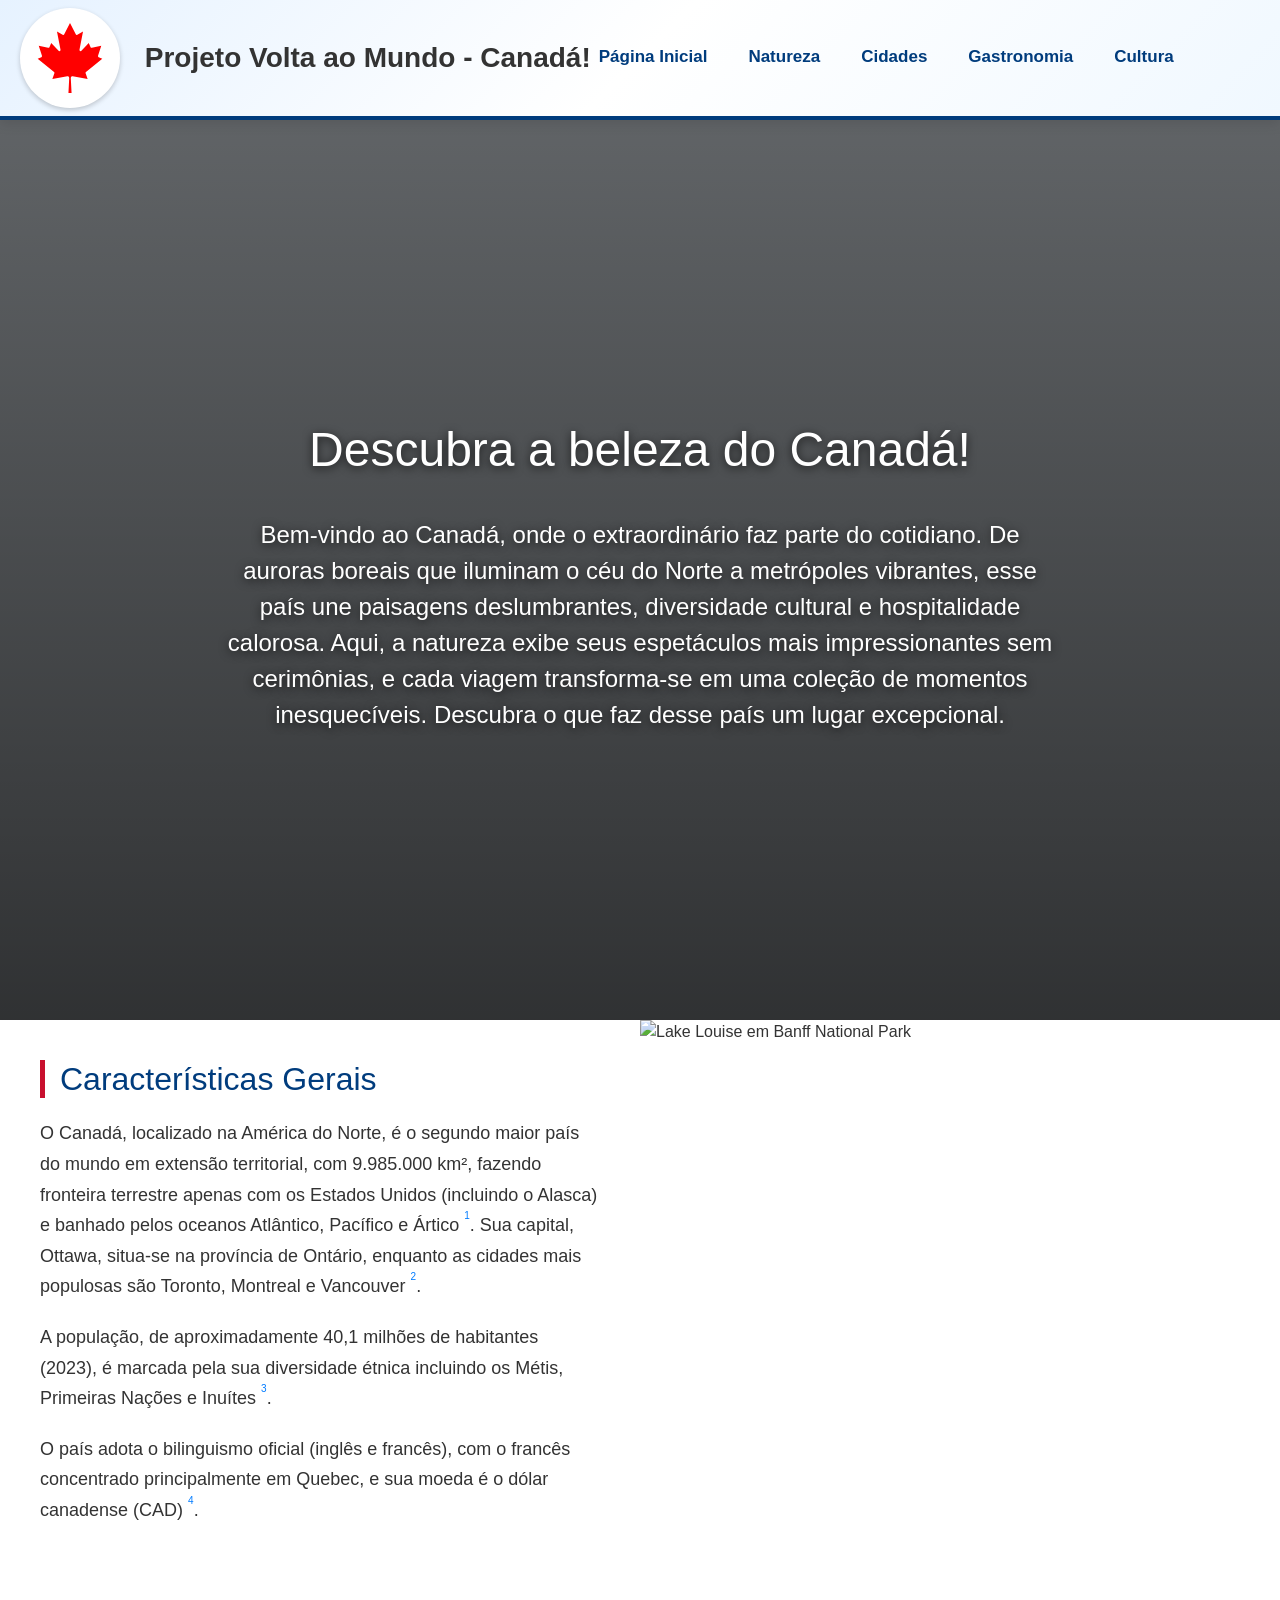
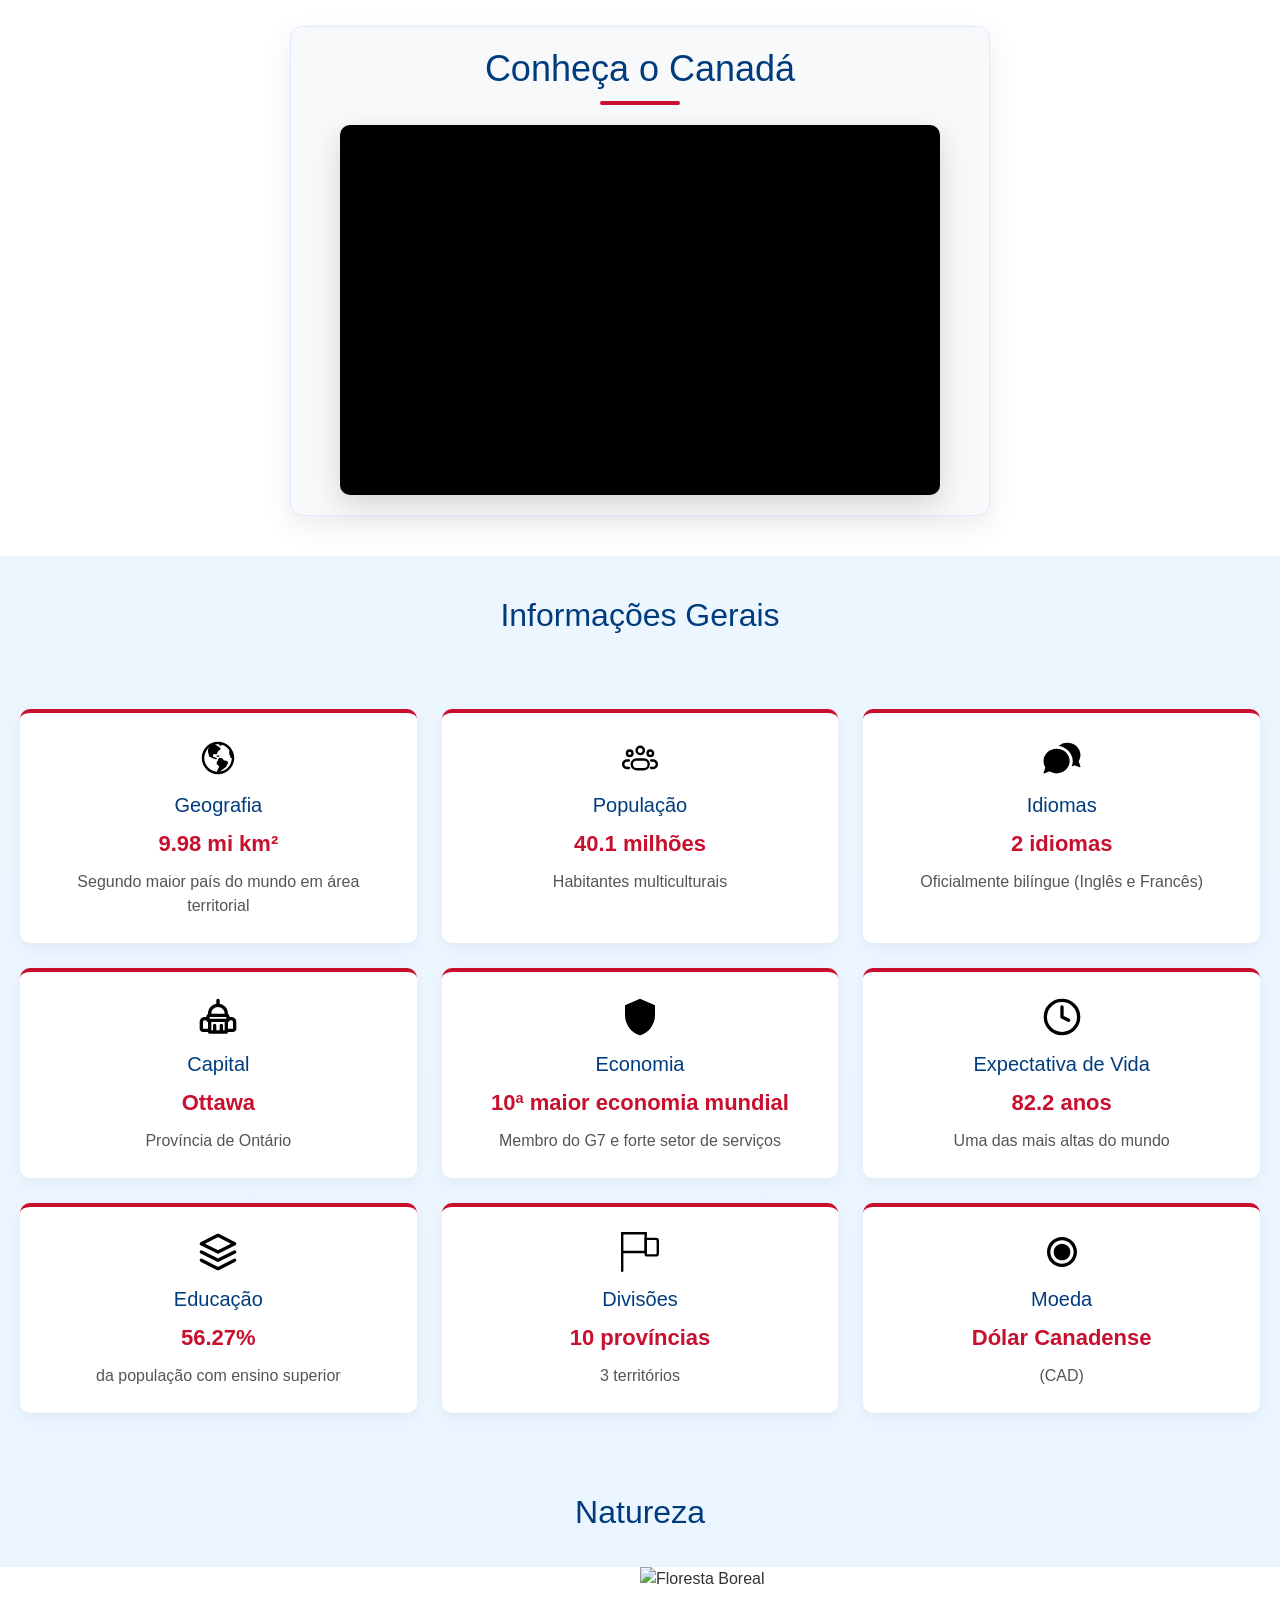
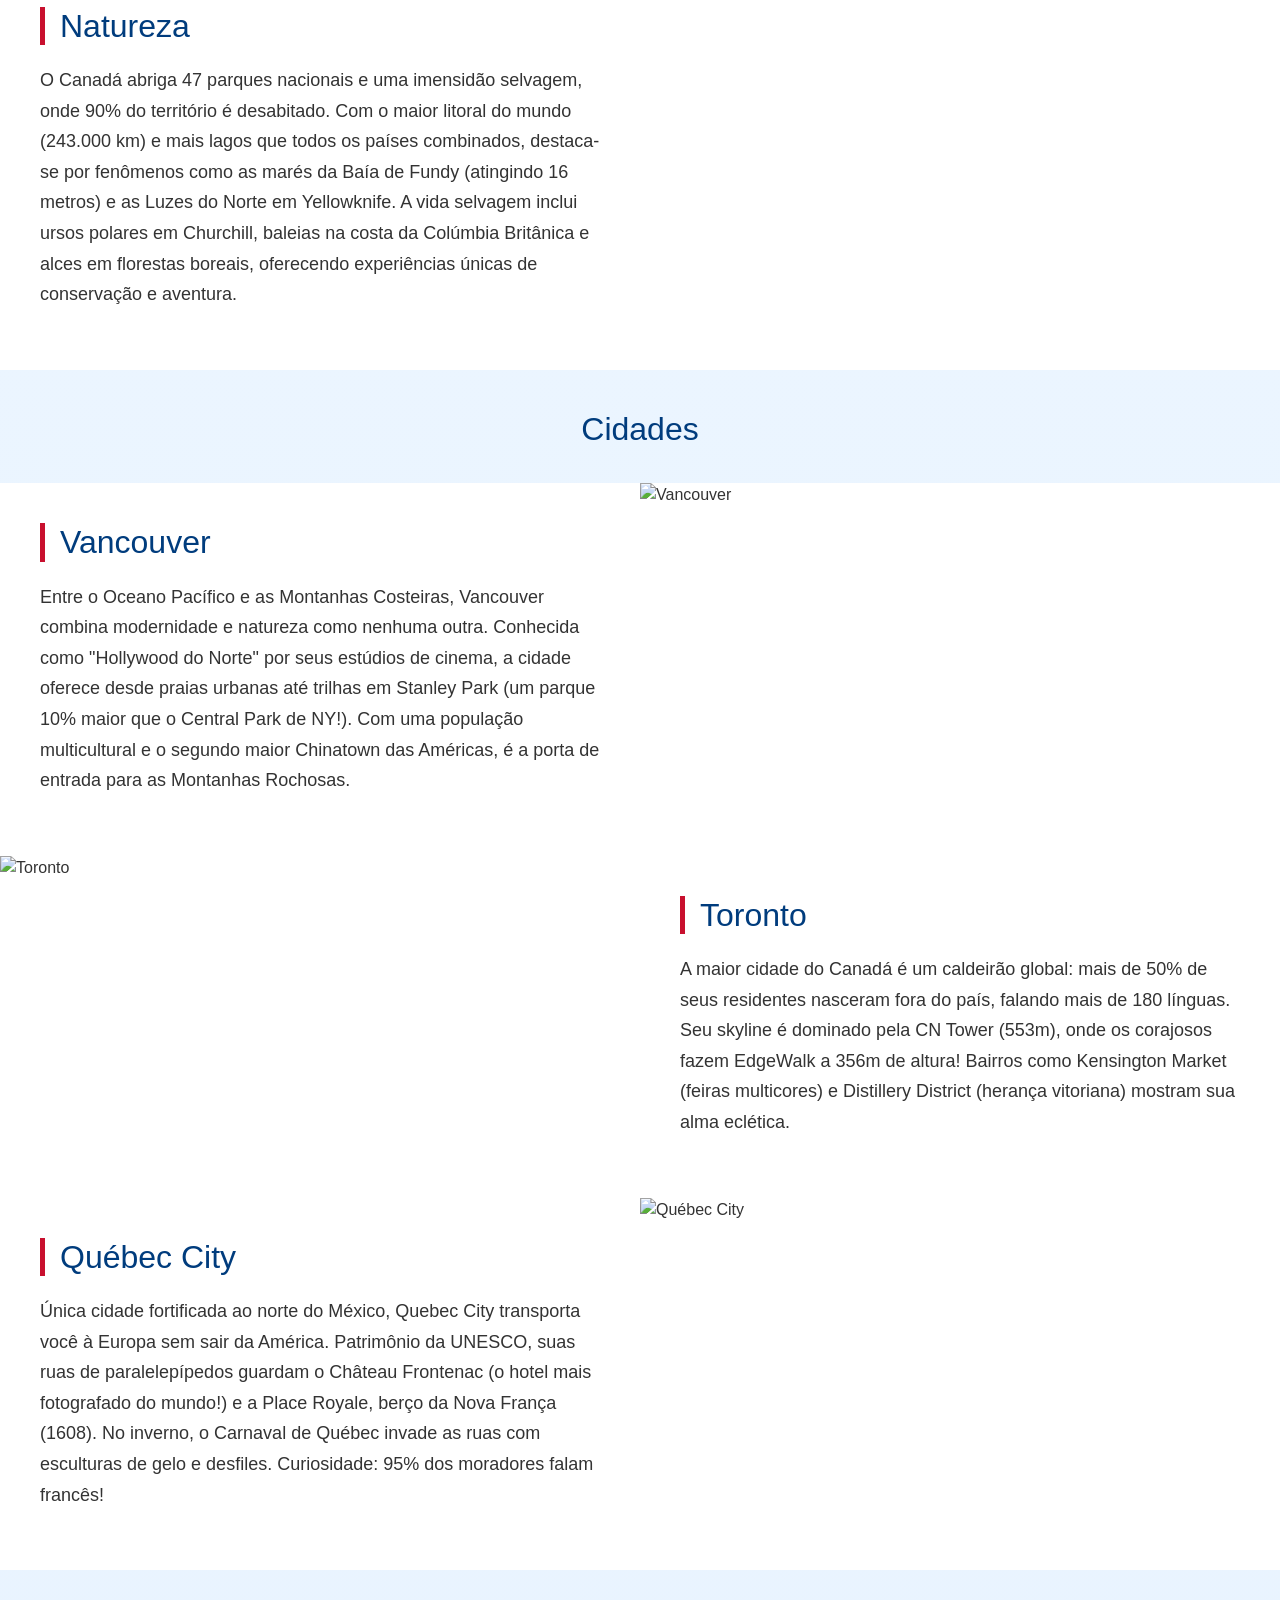
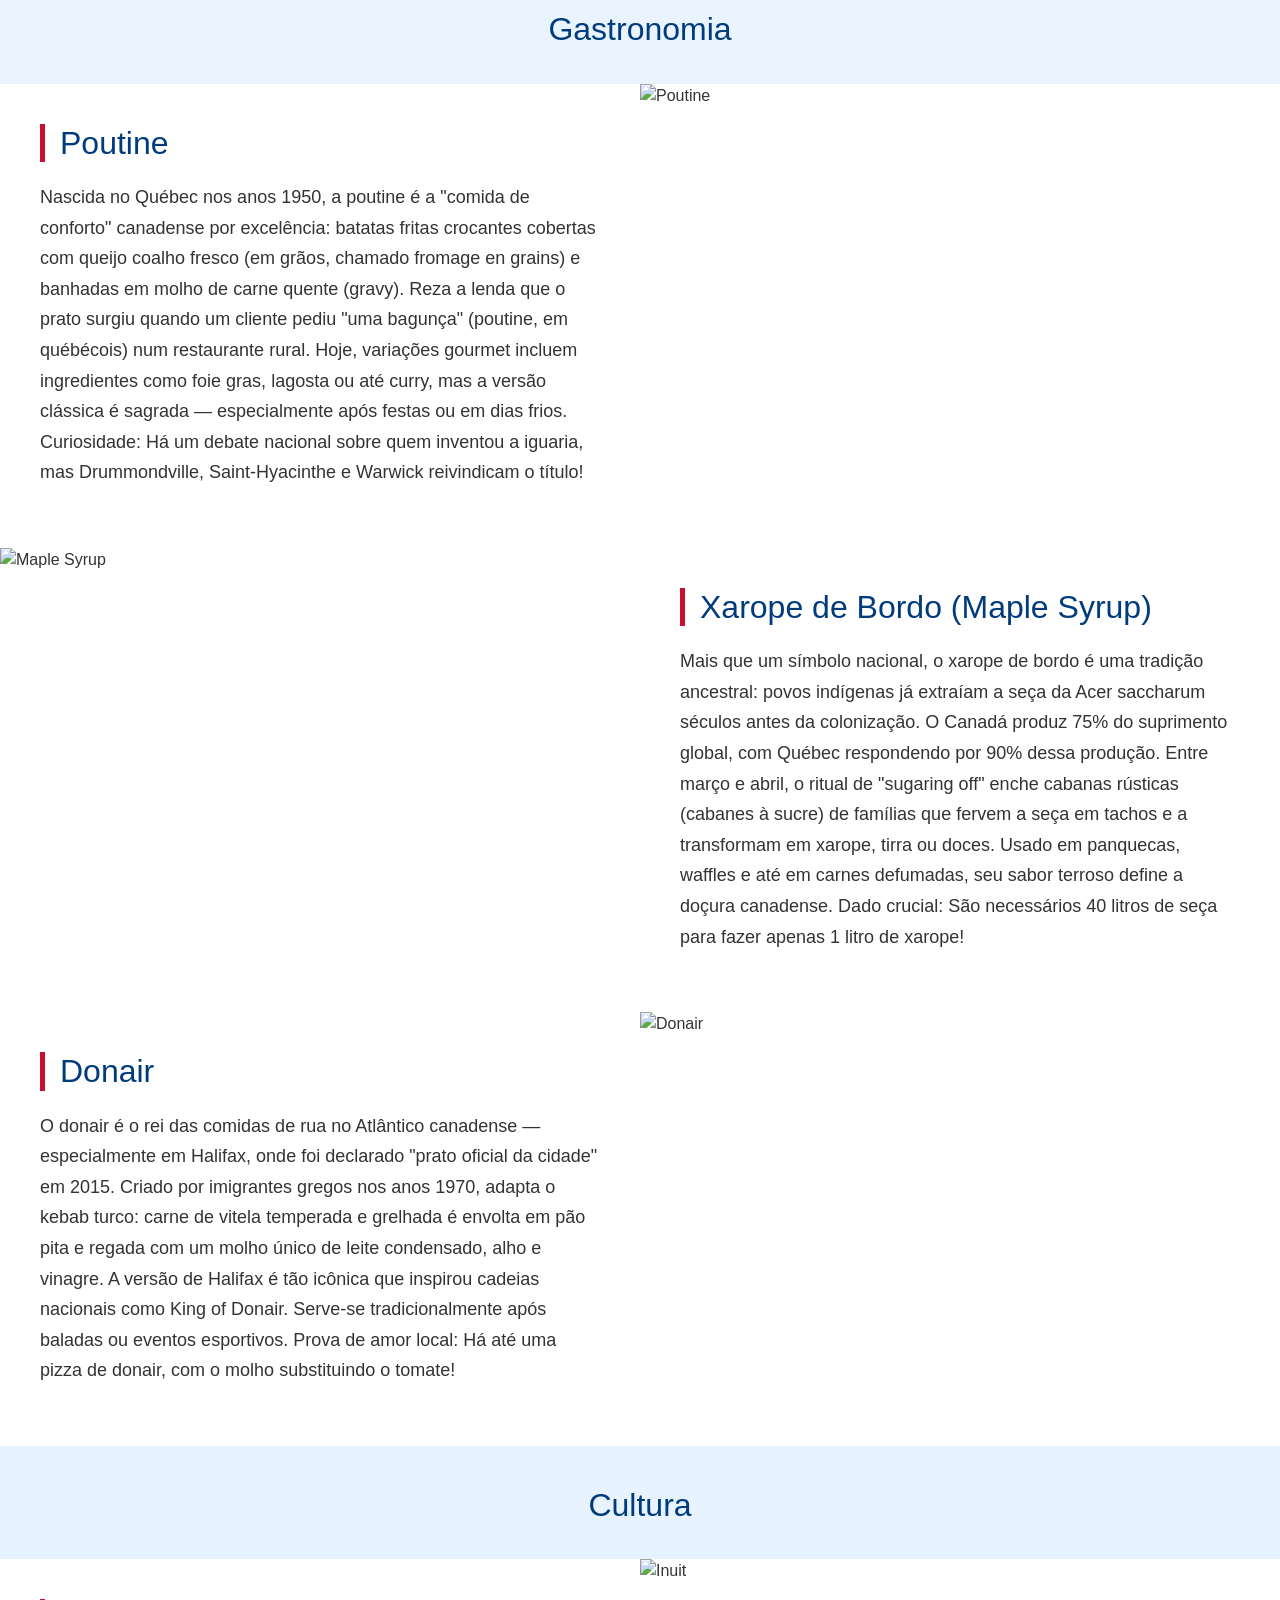
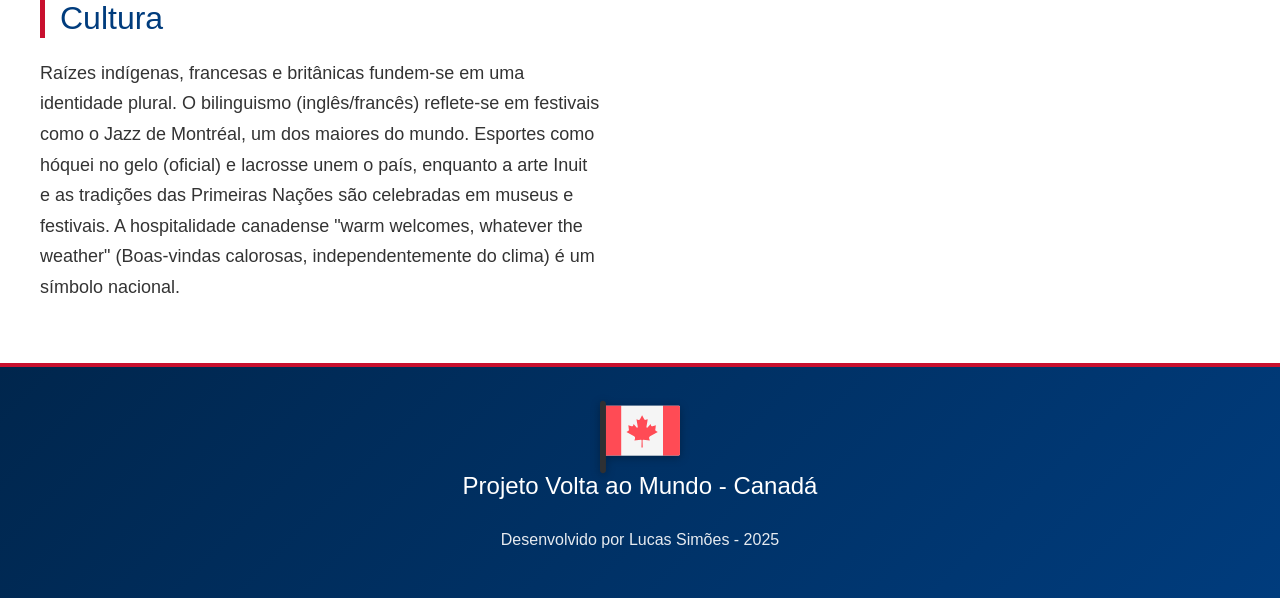
==== index.html @ 5bc66b3f "style: muda estilo da navbar e adiciona botão de volta ao topo" ====
<!DOCTYPE html>
<html lang="pt-BR">

<head>
    <meta charset="UTF-8">
    <meta name="viewport" content="width=device-width, initial-scale=1.0">
    <title>✈️Volta ao mundo - Canadá</title>

    <!-- Bootstrap 4 -->
    <link rel="stylesheet" href="https://cdn.jsdelivr.net/npm/bootstrap@4.6.2/dist/css/bootstrap.min.css">

    <!-- AOS — Animate On Scroll -->
    <link rel="stylesheet" href="https://cdn.jsdelivr.net/npm/aos@2.3.4/dist/aos.css">

    <link rel="stylesheet" href="style.css">
</head>

<body data-spy="scroll" data-target="#mainNav" data-offset="130">

    <!-- NAVBAR -->
    <nav id="mainNav" class="navbar navbar-expand-lg">
        <div class="logoContainer">
            <svg xmlns="http://www.w3.org/2000/svg" width="650" height="650" viewBox="-2015 -2000 4030 4030">
                <title>Folha de Bordo da bandeira do Canadá</title>
                <path fill="#f00"
                    d="m-90 2030 45-863a95 95 0 0 0-111-98l-859 151 116-320a65 65 0 0 0-20-73l-941-762 212-99a65 65 0 0 0 34-79l-186-572 542 115a65 65 0 0 0 73-38l105-247 423 454a65 65 0 0 0 111-57l-204-1052 327 189a65 65 0 0 0 91-27l332-652 332 652a65 65 0 0 0 91 27l327-189-204 1052a65 65 0 0 0 111 57l423-454 105 247a65 65 0 0 0 73 38l542-115-186 572a65 65 0 0 0 34 79l212 99-941 762a65 65 0 0 0-20 73l116 320-859-151a95 95 0 0 0-111 98l45 863z" />
            </svg>
        </div>

        <div class="logoText">Projeto Volta ao Mundo - Canadá!</div>

        <!-- Botão hamburguer para mobile -->
        <button class="navbar-toggler" type="button" data-toggle="collapse" data-target="#navbarLinks"
            aria-controls="navbarLinks" aria-expanded="false" aria-label="Toggle navigation">
            <span class="navbar-toggler-icon"></span>
        </button>

        <div class="collapse navbar-collapse" id="navbarLinks">
            <ul class="navLinks navbar-nav ml-auto">
                <li class="nav-item"><a class="nav-link" href="#hero">Página Inicial</a></li>
                <li class="nav-item"><a class="nav-link" href="#natureza">Natureza</a></li>
                <li class="nav-item"><a class="nav-link" href="#cidades">Cidades</a></li>
                <li class="nav-item"><a class="nav-link" href="#gastronomia">Gastronomia</a></li>
                <li class="nav-item"><a class="nav-link" href="#cultura">Cultura</a></li>
            </ul>
        </div>
    </nav>

    <!-- SEÇÃO: HERO -->
    <section id="hero">
        <div class="hero">
            <div class="heroContent">
                <h1>Descubra a beleza do Canadá!</h1>
                <p>Bem-vindo ao Canadá, onde o extraordinário faz parte do cotidiano. De auroras boreais que iluminam o
                    céu
                    do Norte a metrópoles vibrantes, esse país une paisagens deslumbrantes, diversidade cultural e
                    hospitalidade calorosa. Aqui, a natureza exibe seus espetáculos mais impressionantes sem cerimônias,
                    e cada viagem transforma-se em uma coleção de momentos inesquecíveis. Descubra o que faz desse país
                    um lugar excepcional.</p>
            </div>
        </div>
    </section>

    <!-- SEÇÃO: SOBRE -->
    <section id="sobre">
        <div class="informacoesCanadaContainer">
            <div class="informacoesCanada" data-aos="fade-right">
                <h2>Características Gerais</h2>
                <p>O Canadá, localizado na América do Norte, é o segundo maior país do mundo em extensão
                    territorial, com 9.985.000 km², fazendo fronteira terrestre apenas com os Estados Unidos
                    (incluindo o Alasca) e banhado pelos oceanos Atlântico, Pacífico e Ártico
                    <sup><a href="https://pt.wikipedia.org/wiki/Geografia_do_Canad%C3%A1">1</a></sup>. Sua capital,
                    Ottawa, situa-se na província de Ontário, enquanto as cidades mais populosas são Toronto, Montreal
                    e Vancouver <sup><a href="https://www.significados.com.br/canada/">2</a></sup>.
                </p>
                <p>A população, de aproximadamente 40,1 milhões de habitantes (2023), é marcada pela sua diversidade
                    étnica incluindo os Métis, Primeiras Nações e Inuítes
                    <sup><a href="https://hibonjour.com/cultura-do-canada-dicas/">3</a></sup>.
                </p>
                <p>O país adota o bilinguismo oficial (inglês e francês), com o francês concentrado principalmente em
                    Quebec, e sua moeda é o dólar canadense (CAD)
                    <sup><a href="https://mundoeducacao.uol.com.br/geografia/canada.htm">4</a></sup>.
                </p>
            </div>
            <div class="imageContainer" data-aos="fade-left">
                <img class="informacoesCanadaImg" src="images/1517857737_image1.jpeg"
                    alt="Lake Louise em Banff National Park">
            </div>
        </div>

        <div class="videoSection" data-aos="fade-up">
            <div class="videoContainer">
                <h2 class="videoTitle">Conheça o Canadá</h2>
                <div class="videoWrapper">
                    <iframe width="560" height="315" src="https://www.youtube.com/embed/LxDo1kq2QLQ?si=IGRhQHwNNJhpciAM"
                        title="YouTube video player" frameborder="0"
                        allow="accelerometer; autoplay; clipboard-write; encrypted-media; gyroscope; picture-in-picture; web-share"
                        referrerpolicy="strict-origin-when-cross-origin" allowfullscreen></iframe>
                </div>
            </div>
        </div>
    </section>

    <!-- SEÇÃO: ESTATÍSTICAS -->
    <section id="estatisticas">
        <h2 class="sectionTitle" data-aos="fade-up">Informações Gerais</h2>
        <div class="Informacoes">
            <div class="cardInformacoes" data-aos="zoom-in" data-aos-delay="0">
                <svg class="cardIcon" fill="#000000" viewBox="0 0 32 32" xmlns="http://www.w3.org/2000/svg">
                    <path
                        d="M 16 3 C 8.832 3 3 8.832 3 16 C 3 23.168 8.832 29 16 29 C 23.168 29 29 23.168 29 16 C 29 8.832 23.168 3 16 3 z M 16 5 C 16.338 5 16.67 5.0207813 17 5.0507812 L 17 6 L 19 6 L 19 5.4257812 C 21.458 6.1247812 23.566 7.6543125 25 9.6953125 L 25 13 L 26 15 L 26 16 L 27 16 C 27 16.366 26.980312 16.728938 26.945312 17.085938 C 26.936312 17.181938 26.916297 17.274141 26.904297 17.369141 C 26.871297 17.632141 26.837156 17.893391 26.785156 18.150391 C 26.766156 18.246391 26.74075 18.340547 26.71875 18.435547 C 26.66075 18.689547 26.598437 18.942453 26.523438 19.189453 C 26.497438 19.274453 26.467453 19.357406 26.439453 19.441406 C 26.355453 19.695406 26.266063 19.947359 26.164062 20.193359 C 26.134062 20.265359 26.101312 20.33525 26.070312 20.40625 C 25.958313 20.66125 25.840938 20.91225 25.710938 21.15625 C 25.679938 21.21525 25.646281 21.273078 25.613281 21.330078 C 25.473281 21.582078 25.325016 21.826406 25.166016 22.066406 C 25.135016 22.113406 25.102312 22.161984 25.070312 22.208984 C 24.902313 22.453984 24.724109 22.691875 24.537109 22.921875 C 24.506109 22.959875 24.478266 22.996203 24.447266 23.033203 C 24.253266 23.266203 24.047937 23.489078 23.835938 23.705078 C 23.804938 23.736078 23.775141 23.769781 23.744141 23.800781 C 23.527141 24.015781 23.300406 24.221969 23.066406 24.417969 C 23.033406 24.445969 23.004703 24.474953 22.970703 24.501953 C 22.736703 24.693953 22.491187 24.872922 22.242188 25.044922 C 22.203187 25.071922 22.167906 25.102906 22.128906 25.128906 C 21.889906 25.289906 21.640672 25.436125 21.388672 25.578125 C 20.214672 26.237125 18.909578 26.690859 17.517578 26.880859 L 21.529297 23.857422 L 22.628906 22.757812 L 24 20 L 24 19 L 22 18 L 21 18 L 19 16 L 17 16 L 16 17 L 16 18 L 15 19 L 15 21 L 17 22.599609 L 15.023438 26.951172 C 9.4144375 26.453172 5 21.735 5 16 C 5 12.592 6.559 9.5414844 9 7.5214844 L 9 8 L 8 9 L 8 11.199219 L 9 15 L 14 17 L 15 17 L 15 16 L 12 15 L 12 13 L 15 13 L 16 10.5 L 18 9 L 18 8 L 15 6 L 13.5625 5.28125 C 14.3475 5.10325 15.161 5 16 5 z M 15 14 L 15 15 L 17 15 L 17 14 L 15 14 z" />
                </svg>
                <h3>Geografia</h3>
                <div class="cardValue" id="count-area">9.98 mi km²</div>
                <p>Segundo maior país do mundo em área territorial</p>
            </div>

            <div class="cardInformacoes" data-aos="zoom-in" data-aos-delay="100">
                <svg class="cardIcon" viewBox="0 -0.5 25 25" fill="none" xmlns="http://www.w3.org/2000/svg">
                    <path fill-rule="evenodd" clip-rule="evenodd"
                        d="M14.9238 7.281C14.9227 8.5394 13.9018 9.55874 12.6435 9.558C11.3851 9.55726 10.3654 8.53673 10.3658 7.27833C10.3662 6.01994 11.3864 5 12.6448 5C13.2495 5.00027 13.8293 5.24073 14.2567 5.6685C14.6841 6.09627 14.924 6.67631 14.9238 7.281Z"
                        stroke="#000000" stroke-width="1.5" stroke-linecap="round" stroke-linejoin="round" />
                    <path fill-rule="evenodd" clip-rule="evenodd"
                        d="M14.9968 12.919H10.2968C8.65471 12.9706 7.35028 14.3166 7.35028 15.9595C7.35028 17.6024 8.65471 18.9484 10.2968 19H14.9968C16.6388 18.9484 17.9432 17.6024 17.9432 15.9595C17.9432 14.3166 16.6388 12.9706 14.9968 12.919V12.919Z"
                        stroke="#000000" stroke-width="1.5" stroke-linecap="round" stroke-linejoin="round" />
                    <path fill-rule="evenodd" clip-rule="evenodd"
                        d="M20.6878 9.02403C20.6872 9.98653 19.9066 10.7664 18.9441 10.766C17.9816 10.7657 17.2016 9.9852 17.2018 9.0227C17.202 8.06019 17.9823 7.28003 18.9448 7.28003C19.4072 7.28003 19.8507 7.4638 20.1776 7.7909C20.5045 8.11799 20.688 8.56158 20.6878 9.02403V9.02403Z"
                        stroke="#000000" stroke-width="1.5" stroke-linecap="round" stroke-linejoin="round" />
                    <path fill-rule="evenodd" clip-rule="evenodd"
                        d="M4.3338 9.02401C4.3338 9.98664 5.11417 10.767 6.0768 10.767C7.03943 10.767 7.8198 9.98664 7.8198 9.02401C7.8198 8.06137 7.03943 7.28101 6.0768 7.28101C5.11417 7.28101 4.3338 8.06137 4.3338 9.02401V9.02401Z"
                        stroke="#000000" stroke-width="1.5" stroke-linecap="round" stroke-linejoin="round" />
                    <path
                        d="M19.4368 12.839C19.0226 12.839 18.6868 13.1748 18.6868 13.589C18.6868 14.0032 19.0226 14.339 19.4368 14.339V12.839ZM20.7438 13.589L20.7593 12.8392C20.7541 12.839 20.749 12.839 20.7438 12.839V13.589ZM20.7438 18.24V18.99C20.749 18.99 20.7541 18.9899 20.7593 18.9898L20.7438 18.24ZM19.4368 17.49C19.0226 17.49 18.6868 17.8258 18.6868 18.24C18.6868 18.6542 19.0226 18.99 19.4368 18.99V17.49ZM5.58477 14.339C5.99899 14.339 6.33477 14.0032 6.33477 13.589C6.33477 13.1748 5.99899 12.839 5.58477 12.839V14.339ZM4.27777 13.589V12.839C4.27259 12.839 4.26741 12.839 4.26222 12.8392L4.27777 13.589ZM4.27777 18.24L4.26222 18.9898C4.26741 18.9899 4.27259 18.99 4.27777 18.99V18.24ZM5.58477 18.99C5.99899 18.99 6.33477 18.6542 6.33477 18.24C6.33477 17.8258 5.99899 17.49 5.58477 17.49V18.99ZM19.4368 14.339H20.7438V12.839H19.4368V14.339ZM20.7282 14.3388C21.5857 14.3566 22.2715 15.0568 22.2715 15.9145H23.7715C23.7715 14.2405 22.4329 12.8739 20.7593 12.8392L20.7282 14.3388ZM22.2715 15.9145C22.2715 16.7722 21.5857 17.4724 20.7282 17.4902L20.7593 18.9898C22.4329 18.9551 23.7715 17.5885 23.7715 15.9145H22.2715ZM20.7438 17.49H19.4368V18.99H20.7438V17.49ZM5.58477 12.839H4.27777V14.339H5.58477V12.839ZM4.26222 12.8392C2.58861 12.8739 1.25 14.2405 1.25 15.9145H2.75C2.75 15.0568 3.43584 14.3566 4.29332 14.3388L4.26222 12.8392ZM1.25 15.9145C1.25 17.5885 2.58861 18.9551 4.26222 18.9898L4.29332 17.4902C3.43584 17.4724 2.75 16.7722 2.75 15.9145H1.25ZM4.27777 18.99H5.58477V17.49H4.27777V18.99Z"
                        fill="#000000" />
                </svg>
                <h3>População</h3>
                <div class="cardValue" id="count-pop">40.1 milhões</div>
                <p>Habitantes multiculturais</p>
            </div>

            <div class="cardInformacoes" data-aos="zoom-in" data-aos-delay="200">
                <svg class="cardIcon" fill="#000000" xmlns="http://www.w3.org/2000/svg" viewBox="0 0 52 52"
                    enable-background="new 0 0 52 52" xml:space="preserve">
                    <g>
                        <path
                            d="M47.8,31c-0.1-0.4-0.1-0.8,0.1-1.2c1.3-2.3,2.1-4.9,2.1-7.7c0-8.8-7.6-16-17-16c-4.4,0-8.4,1.6-11.4,4.2 C31.9,11.5,40,19.9,40,30.1c0,2.5-0.5,4.9-1.4,7.1c1.1-0.4,2.2-0.9,3.2-1.4c0.4-0.2,0.8-0.3,1.2-0.1l6.1,2.4 c0.6,0.2,1.1-0.3,0.9-0.9L47.8,31z" />
                        <g>
                            <path
                                d="M19,14.1c-9.4,0-17,7.2-17,16c0,2.8,0.8,5.4,2.1,7.7c0.2,0.4,0.3,0.8,0.1,1.2L2,45.1 c-0.2,0.6,0.3,1.1,0.9,0.9L9,43.6c0.4-0.1,0.8-0.1,1.2,0.1c2.6,1.5,5.6,2.3,8.8,2.3c9.4,0,17-7.2,17-16C36,21.3,28.4,14.1,19,14.1z" />
                        </g>
                    </g>
                </svg>
                <h3>Idiomas</h3>
                <div class="cardValue" id="count-lang">2 idiomas</div>
                <p>Oficialmente bilíngue (Inglês e Francês)</p>
            </div>

            <div class="cardInformacoes" data-aos="zoom-in" data-aos-delay="300">
                <svg class="cardIcon" viewBox="0 0 24 24" fill="none" xmlns="http://www.w3.org/2000/svg">
                    <path fill-rule="evenodd" clip-rule="evenodd"
                        d="M13 2C13 1.44772 12.5523 1 12 1C11.4477 1 11 1.44772 11 2V4.08296C8.16229 4.55904 6 7.027 6 10V10.2676C5.4022 10.6134 5 11.2597 5 12H4C2.34315 12 1 13.3431 1 15V19C1 20.1046 1.89543 21 3 21H6C6 21.5523 6.44771 22 7 22H17C17.5523 22 18 21.5523 18 21H21C22.1046 21 23 20.1046 23 19V15C23 13.3431 21.6569 12 20 12H19C19 11.2597 18.5978 10.6134 18 10.2676V10C18 7.027 15.8377 4.55904 13 4.08296V2ZM12 6C9.79086 6 8 7.79086 8 10H16C16 7.79086 14.2091 6 12 6ZM7 13V12H8H16H17V13H7ZM6 15C5.44772 15 5 14.5523 5 14H4C3.44772 14 3 14.4477 3 15V19H6V15ZM16 15V20H15V17.25C15 16.5596 14.5523 16 14 16C13.4477 16 13 16.5596 13 17.25V20H11V17.25C11 16.5596 10.5523 16 10 16C9.44772 16 9 16.5596 9 17.25V20H8V15H16ZM18 15V19H21V15C21 14.4477 20.5523 14 20 14H19C19 14.5523 18.5523 15 18 15Z"
                        fill="#000000" />
                </svg>
                <h3>Capital</h3>
                <div class="cardValue">Ottawa</div>
                <p>Província de Ontário</p>
            </div>

            <div class="cardInformacoes" data-aos="zoom-in" data-aos-delay="400">
                <svg class="cardIcon" viewBox="0 0 24 24" fill="none" xmlns="http://www.w3.org/2000/svg">
                    <path
                        d="M12 1L21 5V11C21 16.55 17.16 21.74 12 23C6.84 21.74 3 16.55 3 11V5L12 1ZM12 11.99H19C18.47 16.11 15.72 19.78 12 20.93V12H5V6.3L12 3.19V11.99Z"
                        fill="#000000" />
                </svg>
                <h3>Economia</h3>
                <div class="cardValue">10ª maior economia mundial</div>
                <p>Membro do G7 e forte setor de serviços</p>
            </div>

            <div class="cardInformacoes" data-aos="zoom-in" data-aos-delay="500">
                <svg class="cardIcon" viewBox="0 0 24 24" fill="none" xmlns="http://www.w3.org/2000/svg">
                    <path
                        d="M12 22C17.5228 22 22 17.5228 22 12C22 6.47715 17.5228 2 12 2C6.47715 2 2 6.47715 2 12C2 17.5228 6.47715 22 12 22Z"
                        stroke="#000000" stroke-width="2" stroke-linecap="round" stroke-linejoin="round" />
                    <path d="M12 6V12L16 14" stroke="#000000" stroke-width="2" stroke-linecap="round"
                        stroke-linejoin="round" />
                </svg>
                <h3>Expectativa de Vida</h3>
                <div class="cardValue" id="count-life">82.2 anos</div>
                <p>Uma das mais altas do mundo</p>
            </div>

            <div class="cardInformacoes" data-aos="zoom-in" data-aos-delay="600">
                <svg class="cardIcon" viewBox="0 0 24 24" fill="none" xmlns="http://www.w3.org/2000/svg">
                    <path d="M12 2L2 7L12 12L22 7L12 2Z" stroke="#000000" stroke-width="2" stroke-linecap="round"
                        stroke-linejoin="round" />
                    <path d="M2 17L12 22L22 17" stroke="#000000" stroke-width="2" stroke-linecap="round"
                        stroke-linejoin="round" />
                    <path d="M2 12L12 17L22 12" stroke="#000000" stroke-width="2" stroke-linecap="round"
                        stroke-linejoin="round" />
                </svg>
                <h3>Educação</h3>
                <div class="cardValue" id="count-edu">56.27%</div>
                <p>da população com ensino superior</p>
            </div>

            <div class="cardInformacoes" data-aos="zoom-in" data-aos-delay="700">
                <svg class="cardIcon" fill="#000000" viewBox="-0.86 0 33.604 33.604" xmlns="http://www.w3.org/2000/svg">
                    <g transform="translate(-481.237 -128.948)">
                        <path
                            d="M482.237,162.552a1,1,0,0,1-1-1v-32.6h21.707v17.8H483.237v14.8A1,1,0,0,1,482.237,162.552Zm1-17.8h17.707v-13.8H483.237Z" />
                        <path
                            d="M502.951,135.709l7.547.051a.631.631,0,0,1,.625.629v10.576a.629.629,0,0,1-.629.629h-7.149a.4.4,0,0,1-.394-.394V135.709m-2-2.014v13.5a2.394,2.394,0,0,0,2.394,2.394h7.149a2.629,2.629,0,0,0,2.629-2.629V136.389a2.629,2.629,0,0,0-2.611-2.629l-9.561-.065Z" />
                    </g>
                </svg>
                <h3>Divisões</h3>
                <div class="cardValue" id="count-prov">10 províncias</div>
                <p>3 territórios</p>
            </div>

            <div class="cardInformacoes" data-aos="zoom-in" data-aos-delay="800">
                <svg class="cardIcon" viewBox="0 0 24 24" fill="none" xmlns="http://www.w3.org/2000/svg">
                    <path
                        d="M12 3C7.03 3 3 7.03 3 12C3 16.97 7.03 21 12 21C16.97 21 21 16.97 21 12C21 7.03 16.97 3 12 3ZM12 19C8.14 19 5 15.86 5 12C5 8.14 8.14 5 12 5C15.86 5 19 8.14 19 12C19 15.86 15.86 19 12 19Z"
                        fill="#000000" />
                    <path
                        d="M12 17C14.7614 17 17 14.7614 17 12C17 9.23858 14.7614 7 12 7C9.23858 7 7 9.23858 7 12C7 14.7614 9.23858 17 12 17Z"
                        fill="#000000" />
                    <path
                        d="M12 9C13.6569 9 15 10.3431 15 12C15 13.6569 13.6569 15 12 15C10.3431 15 9 13.6569 9 12C9 10.3431 10.3431 9 12 9Z"
                        fill="#000000" />
                </svg>
                <h3>Moeda</h3>
                <div class="cardValue">Dólar Canadense</div>
                <p>(CAD)</p>
            </div>
        </div>
    </section>

    <!-- SEÇÃO: NATUREZA -->
    <section id="natureza">
        <h2 class="sectionTitle" data-aos="fade-up">Natureza</h2>
        <div class="informacoesCanadaContainer">
            <div class="informacoesCanada" data-aos="fade-right">
                <h2>Natureza</h2>
                <p>O Canadá abriga 47 parques nacionais e uma imensidão selvagem, onde 90% do território é desabitado.
                    Com o maior litoral do mundo (243.000 km) e mais lagos que todos os países combinados,
                    destaca-se por fenômenos como as marés da Baía de Fundy (atingindo 16 metros) e as Luzes do Norte em
                    Yellowknife. A vida selvagem inclui ursos polares em Churchill, baleias na costa da Colúmbia
                    Britânica e alces em florestas boreais, oferecendo experiências únicas de conservação e aventura.
                </p>
            </div>
            <div class="imageContainer" data-aos="fade-left">
                <img class="informacoesCanadaImg" src="images/destaque-header-desktop-descobrir-FlorestaBoreal-1.jpg"
                    alt="Floresta Boreal">
            </div>
        </div>
    </section>

    <!-- SEÇÃO: CIDADES -->
    <section id="cidades">
        <h2 class="sectionTitle" data-aos="fade-up">Cidades</h2>
        <div class="informacoesCanadaContainer">
            <div class="informacoesCanada" data-aos="fade-right">
                <h2>Vancouver</h2>
                <p>Entre o Oceano Pacífico e as Montanhas Costeiras, Vancouver combina modernidade e natureza como
                    nenhuma outra. Conhecida como "Hollywood do Norte" por seus estúdios de cinema, a cidade oferece
                    desde praias urbanas até trilhas em Stanley Park (um parque 10% maior que o Central Park de NY!).
                    Com uma população multicultural e o segundo maior Chinatown das Américas, é a porta de entrada para
                    as Montanhas Rochosas.</p>
            </div>
            <div class="imageContainer" data-aos="fade-left">
                <img class="informacoesCanadaImg" src="images/Vancouver_Skyline_and_Mountains.jpg" alt="Vancouver">
            </div>
        </div>

        <div class="informacoesCanadaContainer">
            <div class="imageContainer" data-aos="fade-right">
                <img class="informacoesCanadaImg" src="images/nina-stavlund-toronto-1440x956.webp" alt="Toronto">
            </div>
            <div class="informacoesCanada" data-aos="fade-left">
                <h2>Toronto</h2>
                <p>A maior cidade do Canadá é um caldeirão global: mais de 50% de seus residentes nasceram fora do
                    país, falando mais de 180 línguas. Seu skyline é dominado pela CN Tower (553m), onde os corajosos
                    fazem EdgeWalk a 356m de altura! Bairros como Kensington Market (feiras multicores) e Distillery
                    District (herança vitoriana) mostram sua alma eclética.</p>
            </div>
        </div>

        <div class="informacoesCanadaContainer">
            <div class="informacoesCanada" data-aos="fade-right">
                <h2>Québec City</h2>
                <p>Única cidade fortificada ao norte do México, Quebec City transporta você à Europa sem sair da
                    América. Patrimônio da UNESCO, suas ruas de paralelepípedos guardam o Château Frontenac (o hotel
                    mais fotografado do mundo!) e a Place Royale, berço da Nova França (1608). No inverno, o Carnaval
                    de Québec invade as ruas com esculturas de gelo e desfiles. Curiosidade: 95% dos moradores falam
                    francês!</p>
            </div>
            <div class="imageContainer" data-aos="fade-left">
                <img class="informacoesCanadaImg"
                    src="images/01_hero_vieuxquebec_credit_destination_quebec_cite_web.webp" alt="Québec City">
            </div>
        </div>
    </section>

    <!-- SEÇÃO: GASTRONOMIA -->
    <section id="gastronomia">
        <h2 class="sectionTitle" data-aos="fade-up">Gastronomia</h2>
        <div class="informacoesCanadaContainer">
            <div class="informacoesCanada" data-aos="fade-right">
                <h2>Poutine</h2>
                <p>Nascida no Québec nos anos 1950, a poutine é a "comida de conforto" canadense por excelência:
                    batatas fritas crocantes cobertas com queijo coalho fresco (em grãos, chamado fromage en grains) e
                    banhadas em molho de carne quente (gravy). Reza a lenda que o prato surgiu quando um cliente pediu
                    "uma bagunça" (poutine, em québécois) num restaurante rural. Hoje, variações gourmet incluem
                    ingredientes como foie gras, lagosta ou até curry, mas a versão clássica é sagrada — especialmente
                    após festas ou em dias frios. Curiosidade: Há um debate nacional sobre quem inventou a iguaria, mas
                    Drummondville, Saint-Hyacinthe e Warwick reivindicam o título!</p>
            </div>
            <div class="imageContainer" data-aos="fade-left">
                <img class="informacoesCanadaImg" src="images/La_Banquise_Poutine.jpg" alt="Poutine">
            </div>
        </div>

        <div class="informacoesCanadaContainer">
            <div class="imageContainer" data-aos="fade-right">
                <img class="informacoesCanadaImg" src="images/_87131764_thinkstockphotos.jpg" alt="Maple Syrup">
            </div>
            <div class="informacoesCanada" data-aos="fade-left">
                <h2>Xarope de Bordo (Maple Syrup)</h2>
                <p>Mais que um símbolo nacional, o xarope de bordo é uma tradição ancestral: povos indígenas já
                    extraíam a seça da Acer saccharum séculos antes da colonização. O Canadá produz 75% do suprimento
                    global, com Québec respondendo por 90% dessa produção. Entre março e abril, o ritual de "sugaring
                    off" enche cabanas rústicas (cabanes à sucre) de famílias que fervem a seça em tachos e a
                    transformam em xarope, tirra ou doces. Usado em panquecas, waffles e até em carnes defumadas, seu
                    sabor terroso define a doçura canadense. Dado crucial: São necessários 40 litros de seça para fazer
                    apenas 1 litro de xarope!</p>
            </div>
        </div>

        <div class="informacoesCanadaContainer">
            <div class="informacoesCanada" data-aos="fade-right">
                <h2>Donair</h2>
                <p>O donair é o rei das comidas de rua no Atlântico canadense — especialmente em Halifax, onde foi
                    declarado "prato oficial da cidade" em 2015. Criado por imigrantes gregos nos anos 1970, adapta o
                    kebab turco: carne de vitela temperada e grelhada é envolta em pão pita e regada com um molho único
                    de leite condensado, alho e vinagre. A versão de Halifax é tão icônica que inspirou cadeias
                    nacionais como King of Donair. Serve-se tradicionalmente após baladas ou eventos esportivos. Prova
                    de amor local: Há até uma pizza de donair, com o molho substituindo o tomate!</p>
            </div>
            <div class="imageContainer" data-aos="fade-left">
                <img class="informacoesCanadaImg" src="images/halifax-donair.jpg" alt="Donair">
            </div>
        </div>
    </section>

    <!-- SEÇÃO: CULTURA -->
    <section id="cultura">
        <h2 class="sectionTitle" data-aos="fade-up">Cultura</h2>
        <div class="informacoesCanadaContainer">
            <div class="informacoesCanada" data-aos="fade-right">
                <h2>Cultura</h2>
                <p>Raízes indígenas, francesas e britânicas fundem-se em uma identidade plural. O bilinguismo
                    (inglês/francês) reflete-se em festivais como o Jazz de Montréal, um dos maiores do mundo. Esportes
                    como hóquei no gelo (oficial) e lacrosse unem o país, enquanto a arte Inuit e as tradições das
                    Primeiras Nações são celebradas em museus e festivais. A hospitalidade canadense "warm welcomes,
                    whatever the weather" (Boas-vindas calorosas, independentemente do clima) é um símbolo nacional.</p>
            </div>
            <div class="imageContainer" data-aos="fade-left">
                <img class="informacoesCanadaImg" src="images/Inuits-sled-hunt-Cape-Dorset-Canada-Nunavut.webp"
                    alt="Inuit">
            </div>
        </div>
    </section>

    <!-- BACK TO TOP BUTTON -->
    <button id="backToTop" aria-label="Voltar ao topo">
        <svg xmlns="http://www.w3.org/2000/svg" viewBox="0 0 24 24" fill="none">
            <path d="M12 19V5M5 12l7-7 7 7" stroke="#ffffff" stroke-width="2" stroke-linecap="round"
                stroke-linejoin="round" />
        </svg>
    </button>

    <!-- FOOTER -->
    <footer class="footer">
        <div class="footerContent">
            <div class="flagFooterContainer">
                <svg version="1.1" id="Layer_1" xmlns="http://www.w3.org/2000/svg"
                    xmlns:xlink="http://www.w3.org/1999/xlink" viewBox="0 0 512.1 512.1" xml:space="preserve">
                    <g>
                        <path style="fill:#F5F5F5;" d="M503.5,373.95h-468c-4.7,0-8.5-3.8-8.5-8.5V64.65c0-4.7,3.8-8.5,8.5-8.5h468.1
    		c4.7,0,8.5,3.8,8.5,8.5v300.8C512,370.15,508.2,373.95,503.5,373.95z" />
                        <rect x="135.7" y="56.25" style="fill:#F5F5F5;" width="267.5" height="317.7" />
                    </g>
                    <g>
                        <path style="fill:#FF4B55;"
                            d="M35.4,56.25c-4.6,0-8.3,3.7-8.3,8.3v301c0,4.6,3.7,8.3,8.3,8.3h100.3V56.15L35.4,56.25L35.4,56.25z" />
                        <path style="fill:#FF4B55;"
                            d="M503.7,56.25H403.3v317.7h100.3c4.6,0,8.3-3.7,8.3-8.3v-301C512,59.95,508.3,56.25,503.7,56.25z" />
                        <path style="fill:#FF4B55;" d="M320.3,251.75l49.6-28.4l-11.4-5.7c-3.2-1.6-5-5.1-4.6-8.6l3.7-27.8l-21,6.1
    		c-4.6,1.3-9.4-1.5-10.5-6.2l-2-9.1l-19.7,23.1c-2.8,3.2-8,0.8-7.3-3.4l8.4-49l-12.9,3.6c-3.8,1-7.8-0.7-9.6-4.1l-13.6-25.4v-0.1
    		l0,0l0,0v0.1l-13.4,25.5c-1.9,3.5-5.8,5.1-9.6,4.1l-12.9-3.5l8.4,49c0.7,4.2-4.5,6.6-7.3,3.4l-19.7-23.1l-2,9.1
    		c-1,4.7-5.8,7.6-10.5,6.2l-21-6.1l3.7,27.8c0.4,3.5-1.3,7-4.6,8.6l-11.4,5.7l49.6,28.4c5.1,3,7.4,9.2,5.3,14.7l-4.2,11.4l42.5-3.7
    		c2.4-0.2,4.4,1.7,4.3,4l-1.3,45.5h8.3l-1.3-45.5c-0.1-2.4,1.9-4.2,4.3-4l42.6,3.7l-4.2-11.4
    		C312.9,260.95,315.1,254.75,320.3,251.75z" />
                    </g>
                    <path style="fill:#2E3033;" d="M19.1,488.15L19.1,488.15c-10.6,0-19.1-8.6-19.1-19.1V42.85c0-10.5,8.5-18.9,18.9-18.9H19
    	c10.6,0,19.1,8.6,19.1,19.1v426C38.3,479.55,29.7,488.15,19.1,488.15z" />
                </svg>
            </div>
            <h4>Projeto Volta ao Mundo - Canadá</h4>
            <p class="copyright">Desenvolvido por Lucas Simões - 2025</p>
        </div>
    </footer>

    <!-- jQuery + Bootstrap 4 JS -->
    <script src="https://cdn.jsdelivr.net/npm/jquery@3.7.1/dist/jquery.min.js"></script>
    <script src="https://cdn.jsdelivr.net/npm/bootstrap@4.6.2/dist/js/bootstrap.bundle.min.js"></script>

    <!-- AOS -->
    <script src="https://cdn.jsdelivr.net/npm/aos@2.3.4/dist/aos.js"></script>

    <!-- CountUp.js -->
    <script src="https://cdn.jsdelivr.net/npm/countup.js@2.8.0/dist/countUp.umd.js"></script>

    <!-- AOS init -->
    <script>
        AOS.init({
            duration: 700,
            once: true
        });
    </script>

    <!-- CountUp com IntersectionObserver -->
    <script>
        (function () {
            var counters = [
                { id: 'count-area', end: 9.98, decimals: 2, suffix: ' mi km²' },
                { id: 'count-pop', end: 40.1, decimals: 1, suffix: ' milhões' },
                { id: 'count-lang', end: 2, decimals: 0, suffix: ' idiomas' },
                { id: 'count-life', end: 82.2, decimals: 1, suffix: ' anos' },
                { id: 'count-edu', end: 56.27, decimals: 2, suffix: '%' },
                { id: 'count-prov', end: 10, decimals: 0, suffix: ' províncias' }
            ];

            var started = false;

            var observer = new IntersectionObserver(function (entries) {
                if (entries[0].isIntersecting && !started) {
                    started = true;
                    counters.forEach(function (c) {
                        var el = document.getElementById(c.id);
                        if (!el) return;
                        var counter = new countUp.CountUp(c.id, c.end, {
                            decimalPlaces: c.decimals,
                            duration: 2.5,
                            suffix: c.suffix,
                            separator: '.'
                        });
                        counter.start();
                    });
                }
            }, { threshold: 0.3 });

            var section = document.getElementById('estatisticas');
            if (section) observer.observe(section);
        })();
    </script>

    <!-- Navbar + Back to Top behaviour -->
    <script>
        (function () {
            var nav = document.getElementById('mainNav');
            var backToTop = document.getElementById('backToTop');
            var hero = document.getElementById('hero');
            var lastScrollY = 0;
            var scrollUpStart = null;   // Y position where the current upward run began
            var UPWARD_NEEDED = 100;    // px user must scroll up before nav reappears
            var navVisible = true;

            function heroBottom() {
                return hero ? hero.getBoundingClientRect().bottom + window.pageYOffset : 0;
            }

            function showNav() {
                nav.style.transform = 'translateY(0)';
                nav.style.opacity = '1';
                navVisible = true;
            }

            function hideNav() {
                nav.style.transform = 'translateY(-100%)';
                nav.style.opacity = '0';
                navVisible = false;
            }

            window.addEventListener('scroll', function () {
                var currentY = window.pageYOffset;
                var pastHero = currentY > heroBottom();
                var goingDown = currentY > lastScrollY;

                /* Back-to-top button: show after one viewport height */
                if (currentY > window.innerHeight) {
                    backToTop.classList.add('visible');
                } else {
                    backToTop.classList.remove('visible');
                }

                if (!pastHero) {
                    /* Inside the hero — always show the navbar */
                    showNav();
                    scrollUpStart = null;
                } else {
                    /* Past the hero */
                    if (goingDown) {
                        /* Scrolling down → hide immediately */
                        hideNav();
                        scrollUpStart = null;
                    } else {
                        /* Scrolling up → track how far they've scrolled up */
                        if (scrollUpStart === null) scrollUpStart = lastScrollY;
                        var scrolledUp = scrollUpStart - currentY;
                        if (scrolledUp >= UPWARD_NEEDED) {
                            showNav();
                        }
                    }
                }

                lastScrollY = currentY;
            }, { passive: true });

            /* Back-to-top click */
            backToTop.addEventListener('click', function () {
                window.scrollTo({ top: 0, behavior: 'smooth' });
            });
        })();
    </script>

</body>

</html>
---- style.css ----
* {
    margin: 0;
    padding: 0;
    box-sizing: border-box;
    font-family: "Segoe UI", Tahoma, Geneva, Verdana, sans-serif;
}

body {
    background: linear-gradient(to bottom, #f0f8ff, #e6f2ff);
    min-height: 100vh;
    color: #333;
    padding-top: 120px;
}

.hero {
    position: relative;
    height: 100vh;
    width: 100%;
    background: linear-gradient(rgba(0, 0, 0, 0.6), rgba(0, 0, 0, 0.8)),
        url("images/lake\ louise.jpg") no-repeat center center;
    background-size: cover;
    background-position: center top;
    display: flex;
    justify-content: center;
    align-items: center;
    overflow: hidden;
    text-align: center;
}

.heroContent {
    position: relative;
    z-index: 3;
    max-width: 900px;
    padding: 30px;
    color: #ffffff;
    text-shadow: 0 2px 10px rgba(0, 0, 0, 0.7);
    width: 100%;
    height: 100%;
    display: flex;
    flex-direction: column;
    justify-content: center;
    align-items: center;
}

.heroContent h1 {
    font-size: 48px;
    padding: 30px;
}

.heroContent p {
    font-size: 24px;
}

.background {
    position: absolute;
    top: 0;
    left: 0;
    width: 100%;
    height: 100%;
    z-index: -1;
}

.background img {
    width: 100%;
    height: 100%;
    object-fit: cover;
}

.scrollIndicator {
    position: absolute;
    bottom: 30px;
    left: 50%;
    transform: translateX(-50%);
    color: #ffffff;
    font-size: 0.9rem;
    z-index: 4;
    display: flex;
    flex-direction: column;
    align-items: center;
}

.scrollIndicator span {
    margin-bottom: 10px;
    font-weight: 600px;
    letter-spacing: 1px;
}

.arrowDown {
    position: absolute;
    bottom: 24px;
    display: flex;
    justify-content: center;
    align-items: center;
    width: 50px;
    height: 50px;
    animation: bounce 2s infinite;
}

.arrowDown svg {
    width: 100%;
    height: 100%;
}

.arrowDown path {
    fill: #17c5e7;
    stroke: #0d9bbb;
}

@keyframes titleGlow {
    0% {
        text-shadow: 0 0 10px rgba(0, 212, 255, 0.3);
    }
    100% {
        text-shadow: 0 0 30px rgba(0, 212, 255, 0.7),
            0 0 60px rgba(0, 212, 255, 0.4);
    }
}

@keyframes bounce {
    0%,
    100% {
        transform: translateY(0);
    }
    50% {
        transform: translateY(-10px);
    }
}

.navbar {
    display: flex;
    align-items: center;
    width: 100%;
    padding: 0 20px;
    height: 120px;
    box-shadow: 0 4px 12px rgba(0, 0, 0, 0.1);
    position: fixed;
    top: 0;
    z-index: 100;
    background: linear-gradient(135deg, #e6f2ff 0%, #ffffff 50%, #f0f8ff 100%);
    border-bottom: 4px solid #003c7d;
    transition: transform 0.35s ease, opacity 0.35s ease;
}

.navbar-toggler {
    border: 2px solid #003c7d;
    border-radius: 6px;
    padding: 6px 10px;
    background: rgba(255, 255, 255, 0.9);
    box-shadow: 0 2px 6px rgba(0, 0, 0, 0.15);
    position: static;
    flex-shrink: 0;
}

.navbar-toggler:focus {
    outline: none;
    box-shadow: 0 0 0 3px rgba(0, 60, 125, 0.25);
}

.navbar-toggler-icon {
    background-image: url("data:image/svg+xml,%3csvg xmlns='http://www.w3.org/2000/svg' width='30' height='30' viewBox='0 0 30 30'%3e%3cpath stroke='%23003c7d' stroke-linecap='round' stroke-miterlimit='10' stroke-width='2' d='M4 7h22M4 15h22M4 23h22'/%3e%3c/svg%3e");
}

.navbar-collapse {
    flex-grow: 0;
}

.logoContainer {
    width: 100px;
    height: 100px;
    background: #ffffff;
    border-radius: 50%;
    display: flex;
    justify-content: center;
    align-items: center;
    overflow: hidden;
    box-shadow: 0 2px 5px rgba(0, 0, 0, 0.2);
}

.logoContainer svg {
    width: 70%;
    height: 70%;
}

.logoText {
    font-size: 28px;
    font-weight: 700;
    text-shadow: 0 2 4px rgba(0, 0, 0, 0.1);
    margin-left: 2%;
}

.navUL {
    margin-left: auto;
}

.navLinks {
    display: flex;
    gap: 25px;
    list-style: none;
}

.navLinks a {
    color: #003c7d;
    text-decoration: none;
    font-size: 17px;
    font-weight: 600;
    padding: 6px 4px;
    border-bottom: 2px solid transparent;
    transition: border-color 0.2s ease, color 0.2s ease;
    background: none;
    box-shadow: none;
}

.navLinks a:hover {
    color: #c8102e;
    border-bottom-color: #c8102e;
    background: none;
    transform: none;
    box-shadow: none;
}

.informacoesCanadaContainer {
    display: flex;
    max-width: 100%;
    margin: auto;
    background: white;
    overflow: hidden;
    margin-top: 0px;
    gap: 0;
}

.informacoesCanada {
    flex: 0 0 50%;
    padding: 40px;
    background: white;
    display: flex;
    flex-direction: column;
    justify-content: center;
}

.informacoesCanada h2 {
    margin-bottom: 20px;
    font-size: 32px;
    border-left: 5px solid #c8102e;
    padding-left: 15px;
    color: #003c7d;
}

.informacoesCanada p {
    font-size: 18px;
    text-align: left;
    margin-bottom: 20px;
    line-height: 1.7;
}

.informacoesCanada sup {
    font-size: 10px;
    color: #c8102e;
    vertical-align: super;
}

.imageContainer {
    flex: 0 0 50%;
    display: flex;
    flex-direction: column;
    align-items: stretch;
    justify-content: center;
    overflow: hidden;
}

.informacoesCanadaImg {
    width: 100%;
    height: 100%;
    object-fit: cover;
    display: block;
}

.Informacoes {
    display: grid;
    grid-template-columns: repeat(3, 1fr);
    gap: 25px;
    padding: 40px 20px;
    max-width: 1500px;
    margin: 0 auto;
}

.cardInformacoes {
    background: white;
    border-radius: 10px;
    padding: 25px;
    text-align: center;
    box-shadow: 0 5px 15px rgba(0, 0, 0, 0.05);
    border-top: 4px solid #c8102e;
    transition: none;
}

.cardInformacoes:hover {
    transform: none;
    box-shadow: 0 5px 15px rgba(0, 0, 0, 0.05);
}

.cardInformacoes i {
    font-size: 40px;
    color: #c8102e;
    margin-bottom: 15px;
    display: block;
}

.cardInformacoes h3 {
    color: #003c7d;
    margin-bottom: 10px;
    font-size: 20px;
}

.cardInformacoes p {
    color: #555;
    font-size: 16px;
    line-height: 1.5;
    text-align: center;
    margin: 0;
}

.sectionTitle {
    text-align: center;
    margin: 40px 0 20px;
    color: #003c7d;
    font-size: 32px;
    position: relative;
    padding-bottom: 15px;
}

.sectionTitle:after {
    position: absolute;
    bottom: 0;
    left: 50%;
    transform: translateX(-50%);
    width: 80px;
    height: 4px;
    background: #c8102e;
    border-radius: 2px;
}

.cardIcon {
    width: 40px;
    height: 40px;
    margin: 0 auto 15px;
    display: block;
}

.cardValue {
    font-size: 22px;
    font-weight: bold;
    color: #c8102e;
    margin: 10px 0;
}

.videoSection {
    background: white;
    padding: 40px 20px;
    text-align: center;
}

.videoContainer {
    max-width: 700px;
    margin: 0 auto;
    background: #f8f9fa;
    padding: 20px;
    border-radius: 12px;
    box-shadow: 0 10px 30px rgba(0, 0, 0, 0.08);
    border: 1px solid #e0e7ff;
}

.videoTitle {
    color: #003c7d;
    font-size: 36px;
    margin-bottom: 20px;
    position: relative;
    padding-bottom: 15px;
}

.videoTitle:after {
    content: "";
    position: absolute;
    bottom: 0;
    left: 50%;
    transform: translateX(-50%);
    width: 80px;
    height: 4px;
    background: #c8102e;
    border-radius: 2px;
}

.videoDescription {
    max-width: 800px;
    margin-bottom: 20px;
    font-size: 16px;
    color: #555;
    line-height: 1.7;
}

.videoWrapper {
    position: relative;
    max-width: 600px;
    margin: 0 auto;
    padding-bottom: 56.25%;
    height: 0;
    overflow: hidden;
    border-radius: 10px;
    box-shadow: 0 10px 30px rgba(0, 0, 0, 0.15);
    background: #000;
}

.videoWrapper iframe {
    position: absolute;
    top: 0;
    left: 0;
    width: 100%;
    height: 100%;
    border: none;
}

@media (max-width: 991px) {
    .navbar {
        height: auto;
        flex-wrap: wrap;
        padding: 12px 16px;
        align-items: center;
    }

    .logoText {
        font-size: 18px;
        flex: 1;
        margin-left: 10px;
    }

    /* Keep toggler inline with logo — no floating */
    .navbar-toggler {
        margin-left: 0;
        order: 3;
    }

    /* Full-width menu drop-down below the logo row */
    .navbar-collapse {
        width: 100%;
        order: 4;
        background: #f0f7ff;
        border-top: 1px solid #c8dff5;
        margin-top: 8px;
        border-radius: 6px;
    }

    .navLinks {
        flex-direction: column;
        align-items: flex-start;
        gap: 0;
        padding: 6px 0;
    }

    .navLinks .nav-item {
        width: 100%;
    }

    .navLinks a {
        display: block;
        padding: 10px 16px;
        border-bottom: none;
        border-left: 3px solid transparent;
        font-size: 16px;
    }

    .navLinks a:hover {
        border-left-color: #c8102e;
        background: rgba(200, 16, 46, 0.05);
        color: #c8102e;
        border-bottom-color: transparent;
    }

    .informacoesCanadaContainer {
        flex-direction: column;
    }

    .informacoesCanada,
    .imageContainer {
        flex: 0 0 100%;
        width: 100%;
    }

    .imageContainer {
        height: 400px;
    }

    .Informacoes {
        grid-template-columns: repeat(2, 1fr);
    }

    .video-title {
        font-size: 28px;
    }
}

@media (max-width: 600px) {
    .navLinks {
        gap: 10px;
    }

    .navLinks a {
        font-size: 16px;
        padding: 6px 12px;
    }

    .heroContent h1 {
        font-size: 32px;
    }

    .heroContent p {
        font-size: 16px;
    }

    .Informacoes {
        grid-template-columns: repeat(2, 1fr);
        gap: 15px;
        padding: 20px 15px;
    }

    .video-section {
        padding: 40px 15px;
    }

    .video-container {
        padding: 20px 15px;
    }
}

.footer {
    background: linear-gradient(135deg, #00264d 0%, #003c7d 100%);
    color: #ffffff;
    padding: 30px 20px;
    text-align: center;
    border-top: 4px solid #c8102e;
    position: relative;
    z-index: 10;
}

.footerContent {
    max-width: 1200px;
    margin: 0 auto;
    display: flex;
    flex-direction: column;
    align-items: center;
    gap: 20px;
}

.flagFooterContainer {
    width: 80px;
    height: 40px;
    margin-bottom: 15px;
    filter: drop-shadow(0 2px 4px rgba(0, 0, 0, 0.3));
}

.copyright {
    font-size: 16px;
    color: rgba(255, 255, 255, 0.9);
}

/* Back to top button */
#backToTop {
    position: fixed;
    bottom: 28px;
    right: 24px;
    z-index: 999;
    width: 46px;
    height: 46px;
    border-radius: 50%;
    background: #003c7d;
    border: none;
    cursor: pointer;
    display: flex;
    align-items: center;
    justify-content: center;
    box-shadow: 0 4px 14px rgba(0, 0, 0, 0.25);
    opacity: 0;
    pointer-events: none;
    transform: translateY(12px);
    transition: opacity 0.3s ease, transform 0.3s ease;
}

#backToTop.visible {
    opacity: 1;
    pointer-events: auto;
    transform: translateY(0);
}

#backToTop:hover {
    background: #c8102e;
}

#backToTop svg {
    width: 20px;
    height: 20px;
}
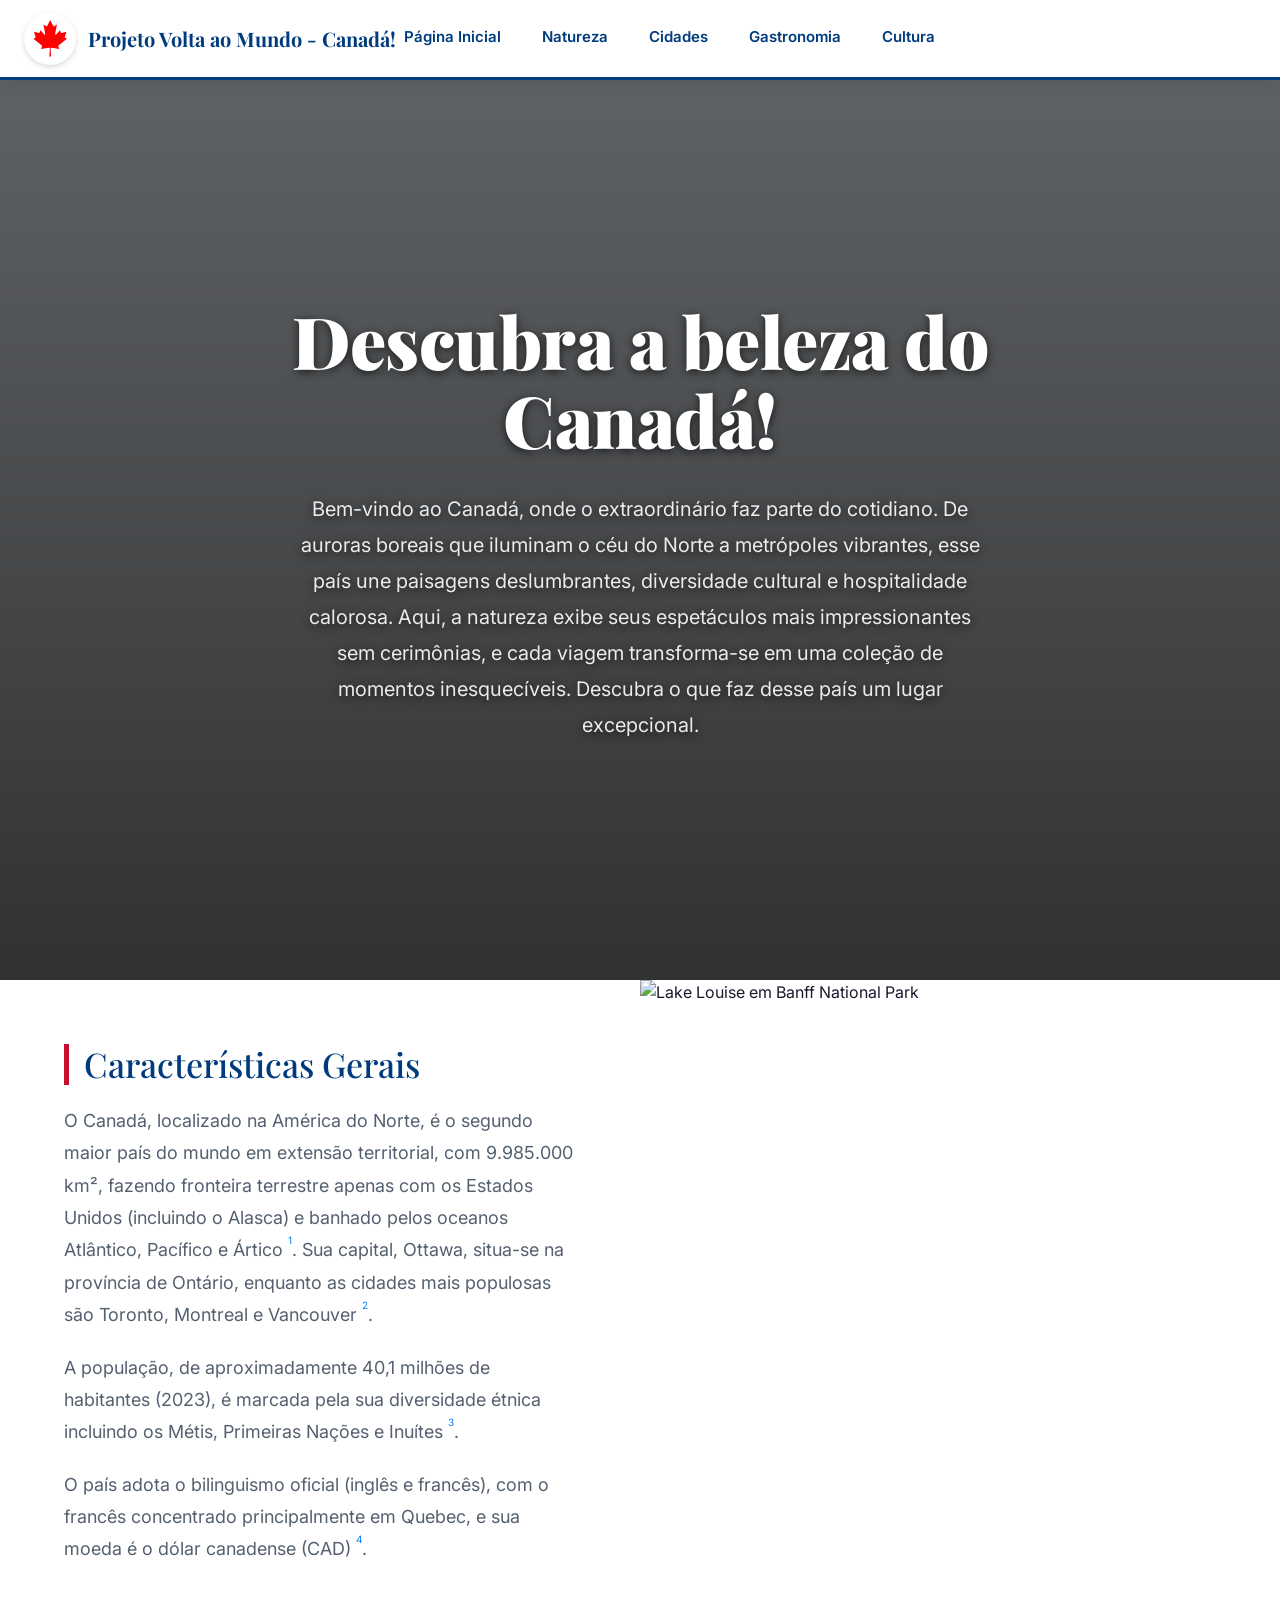
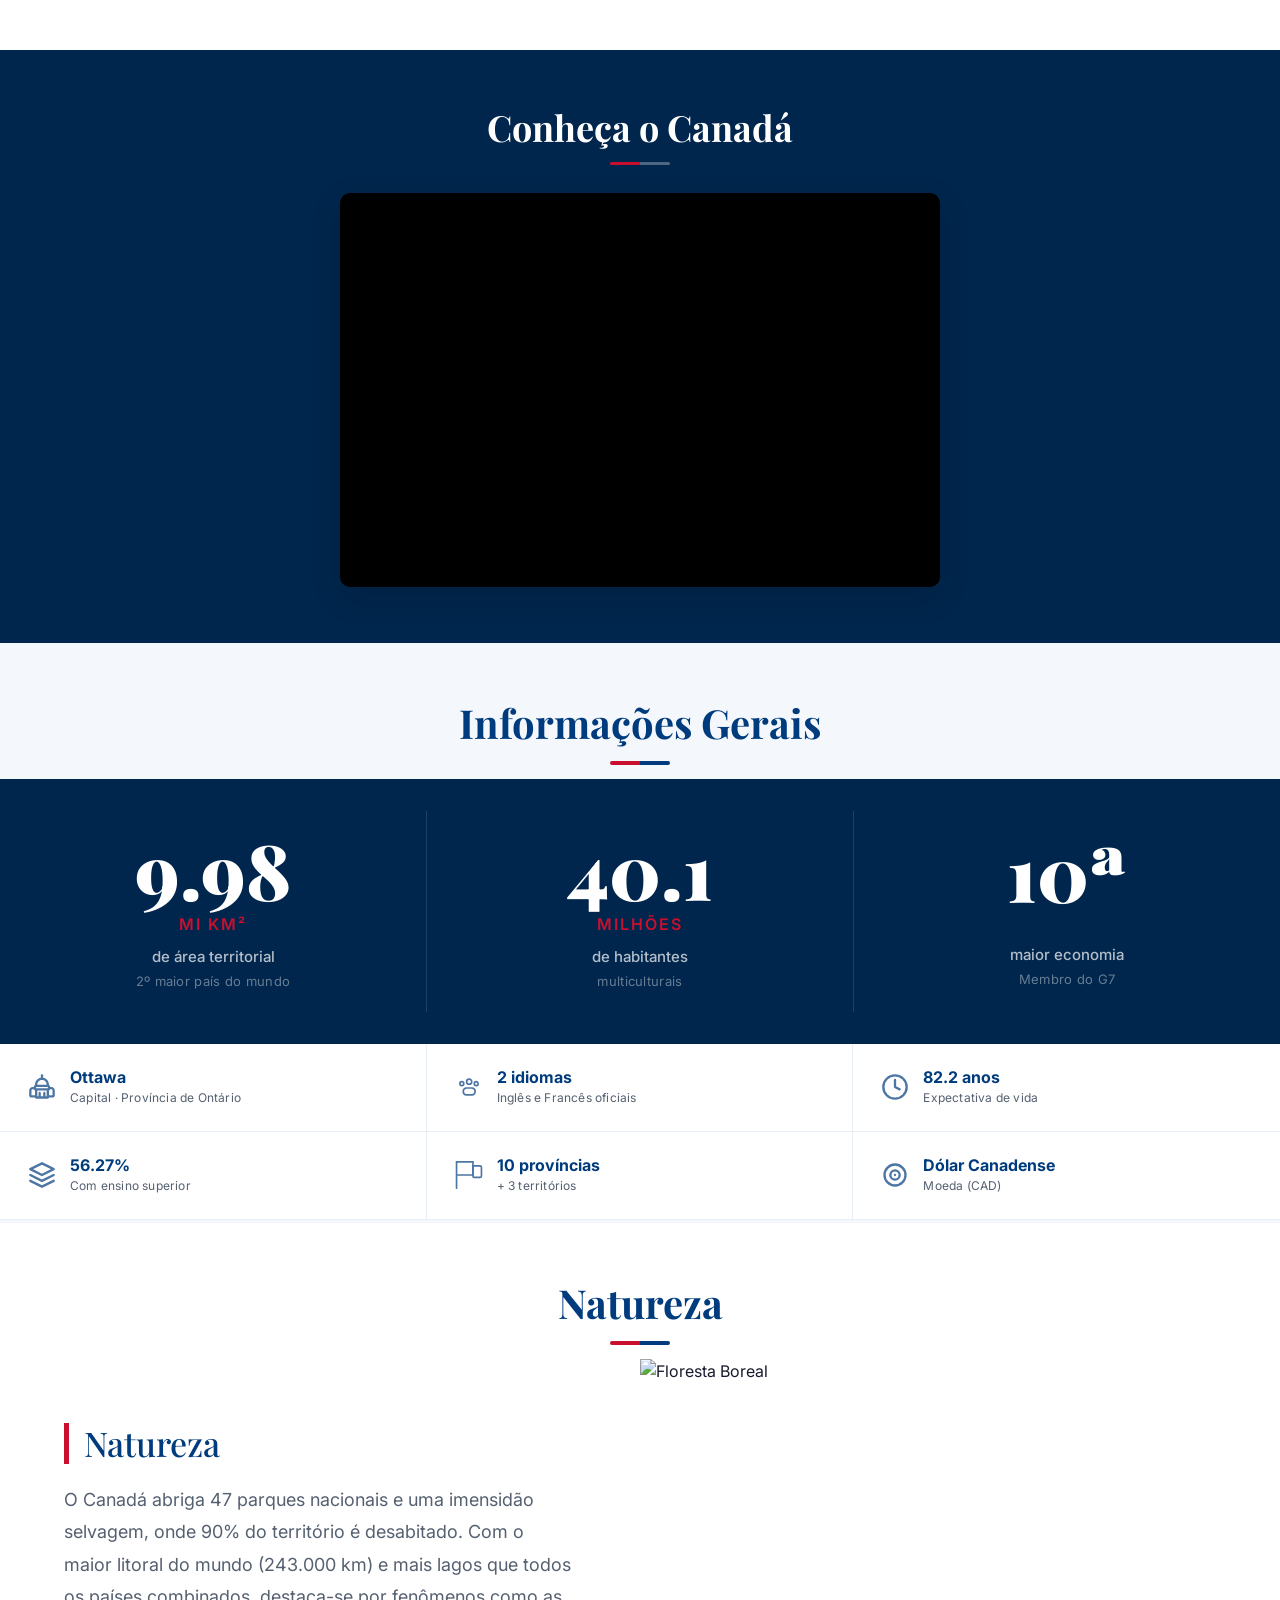
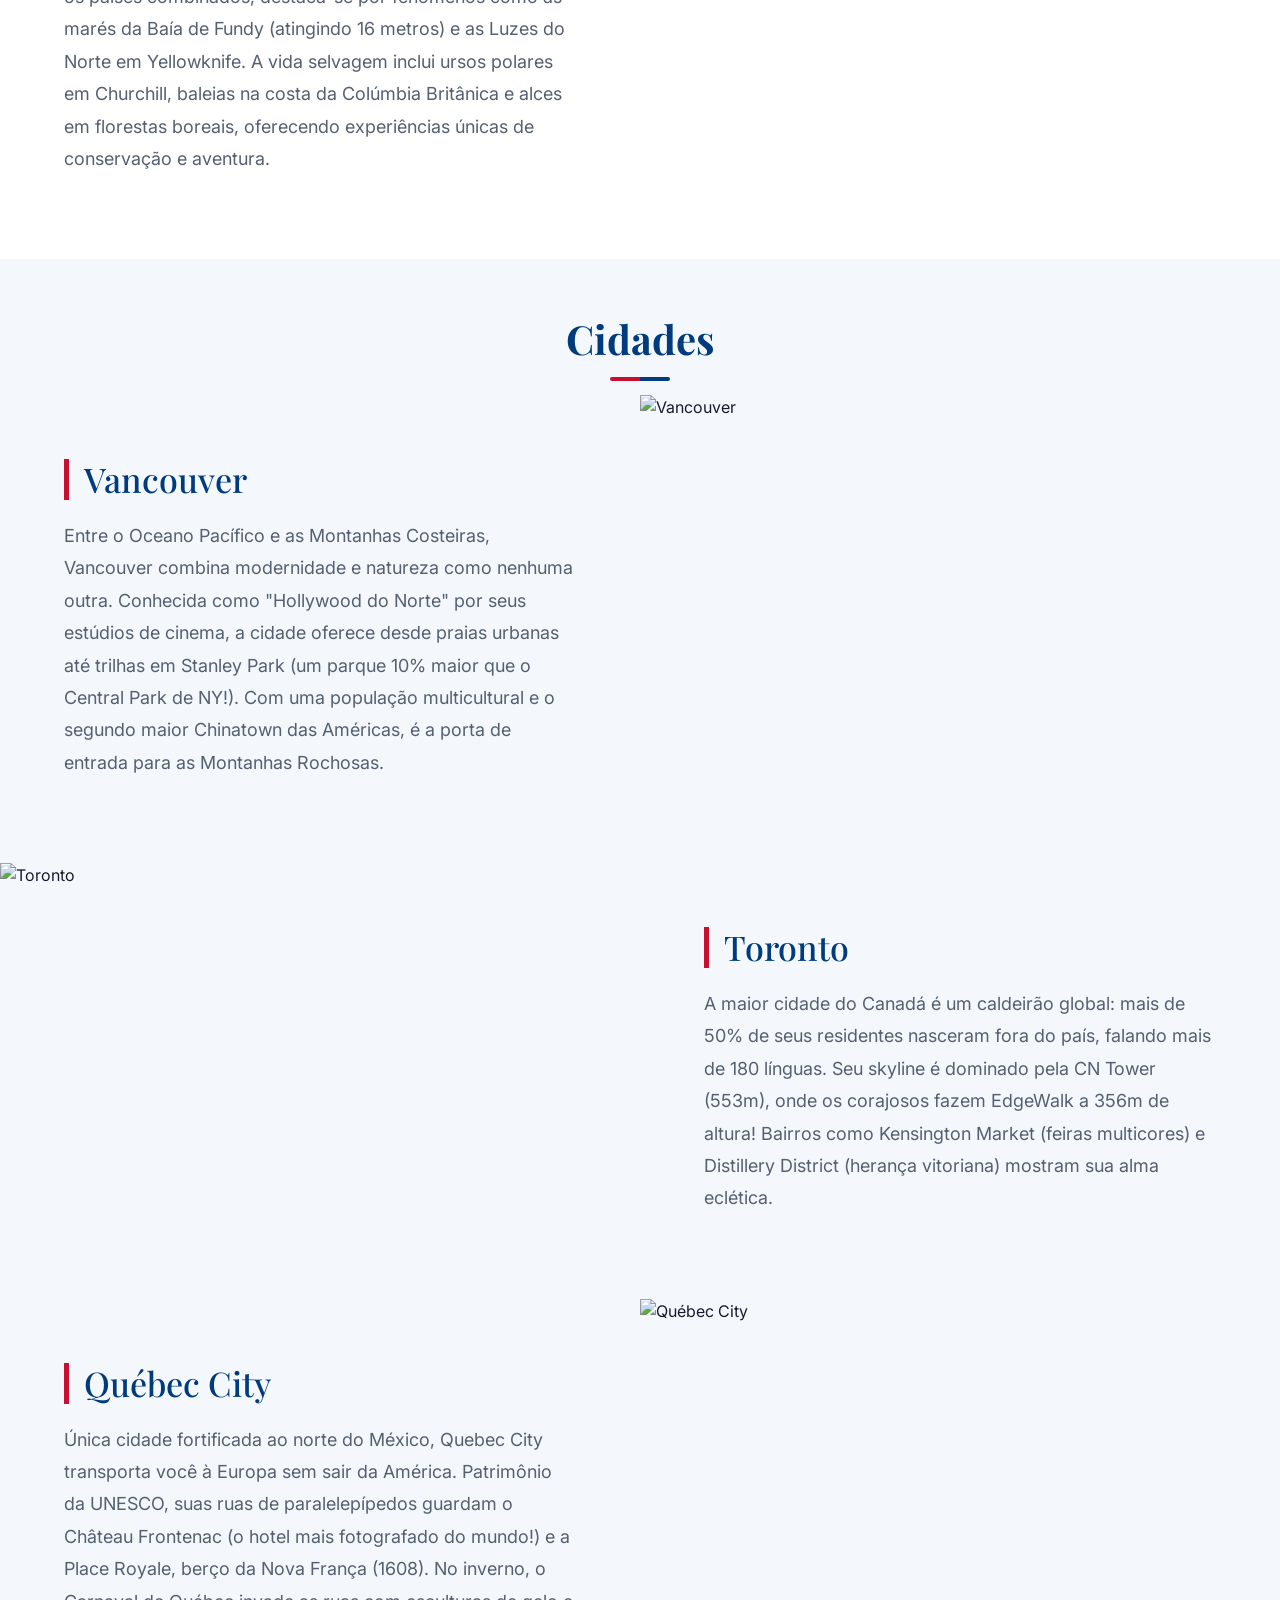
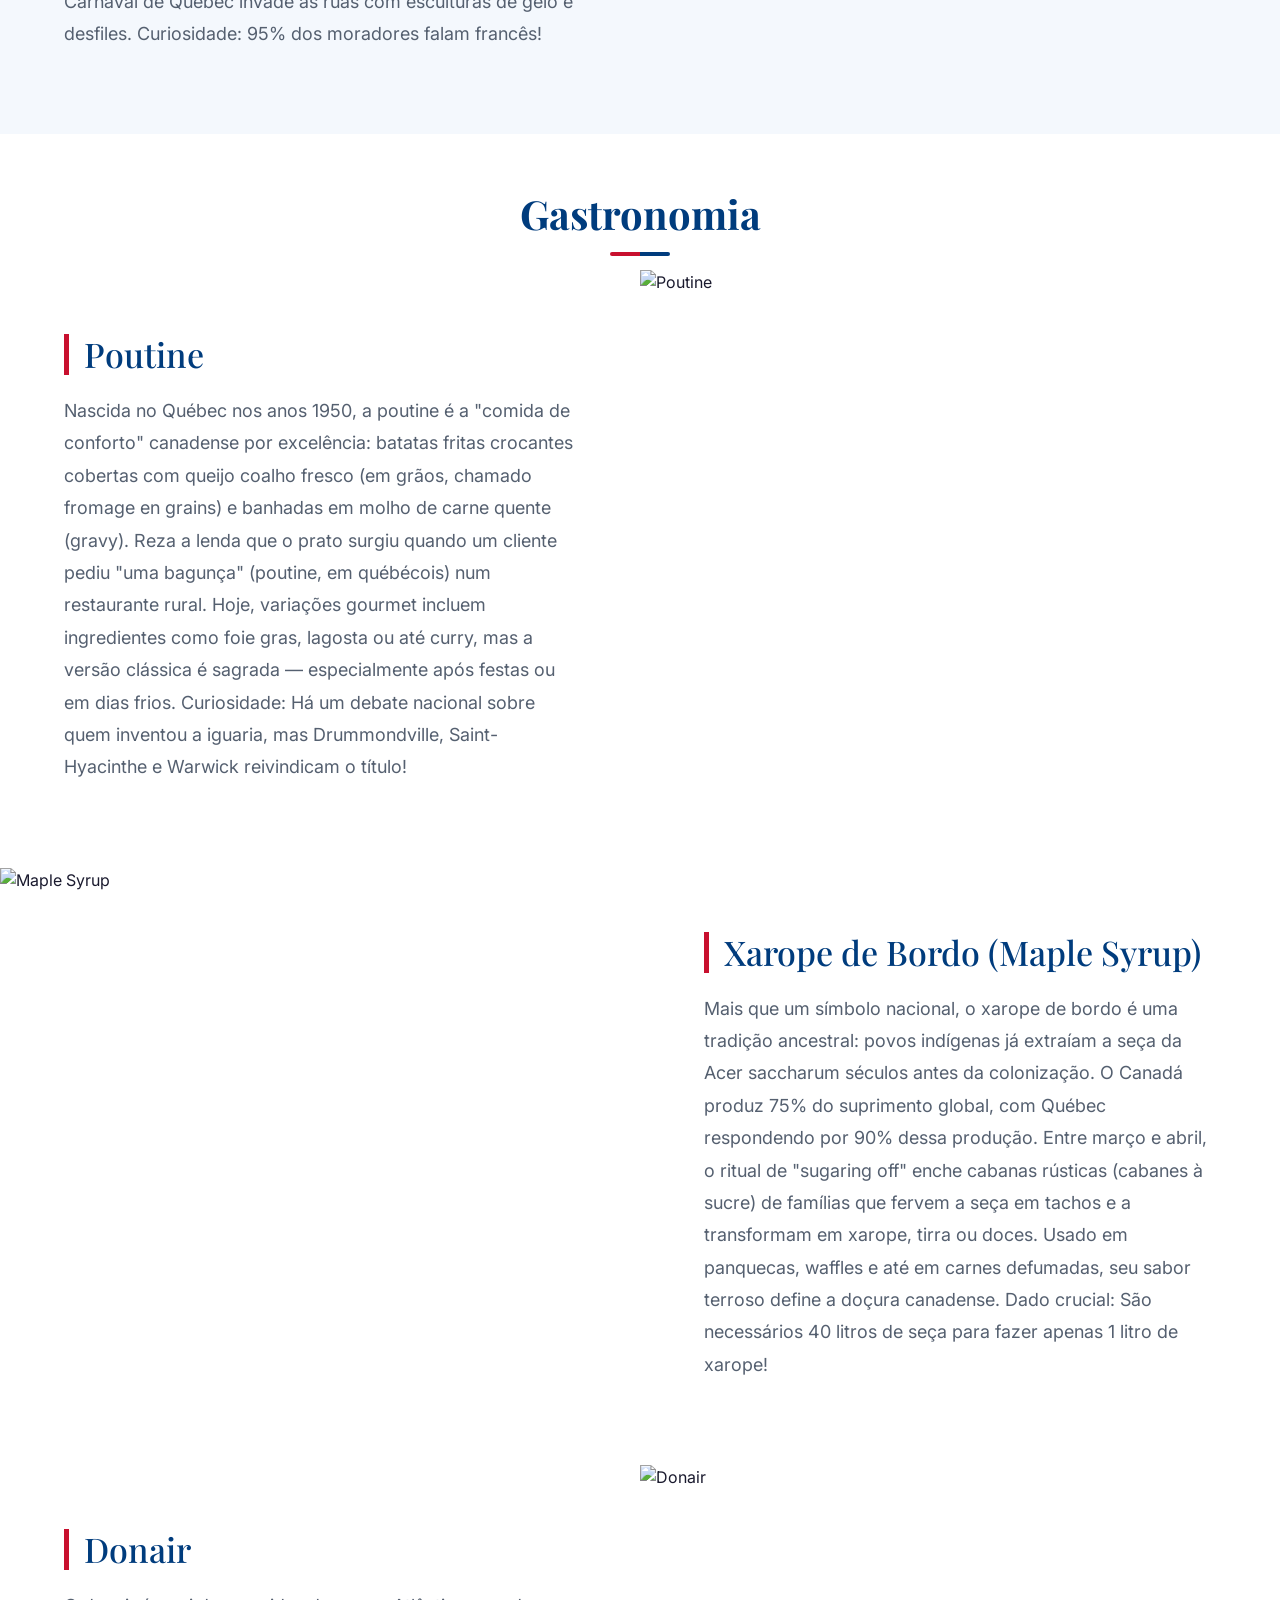
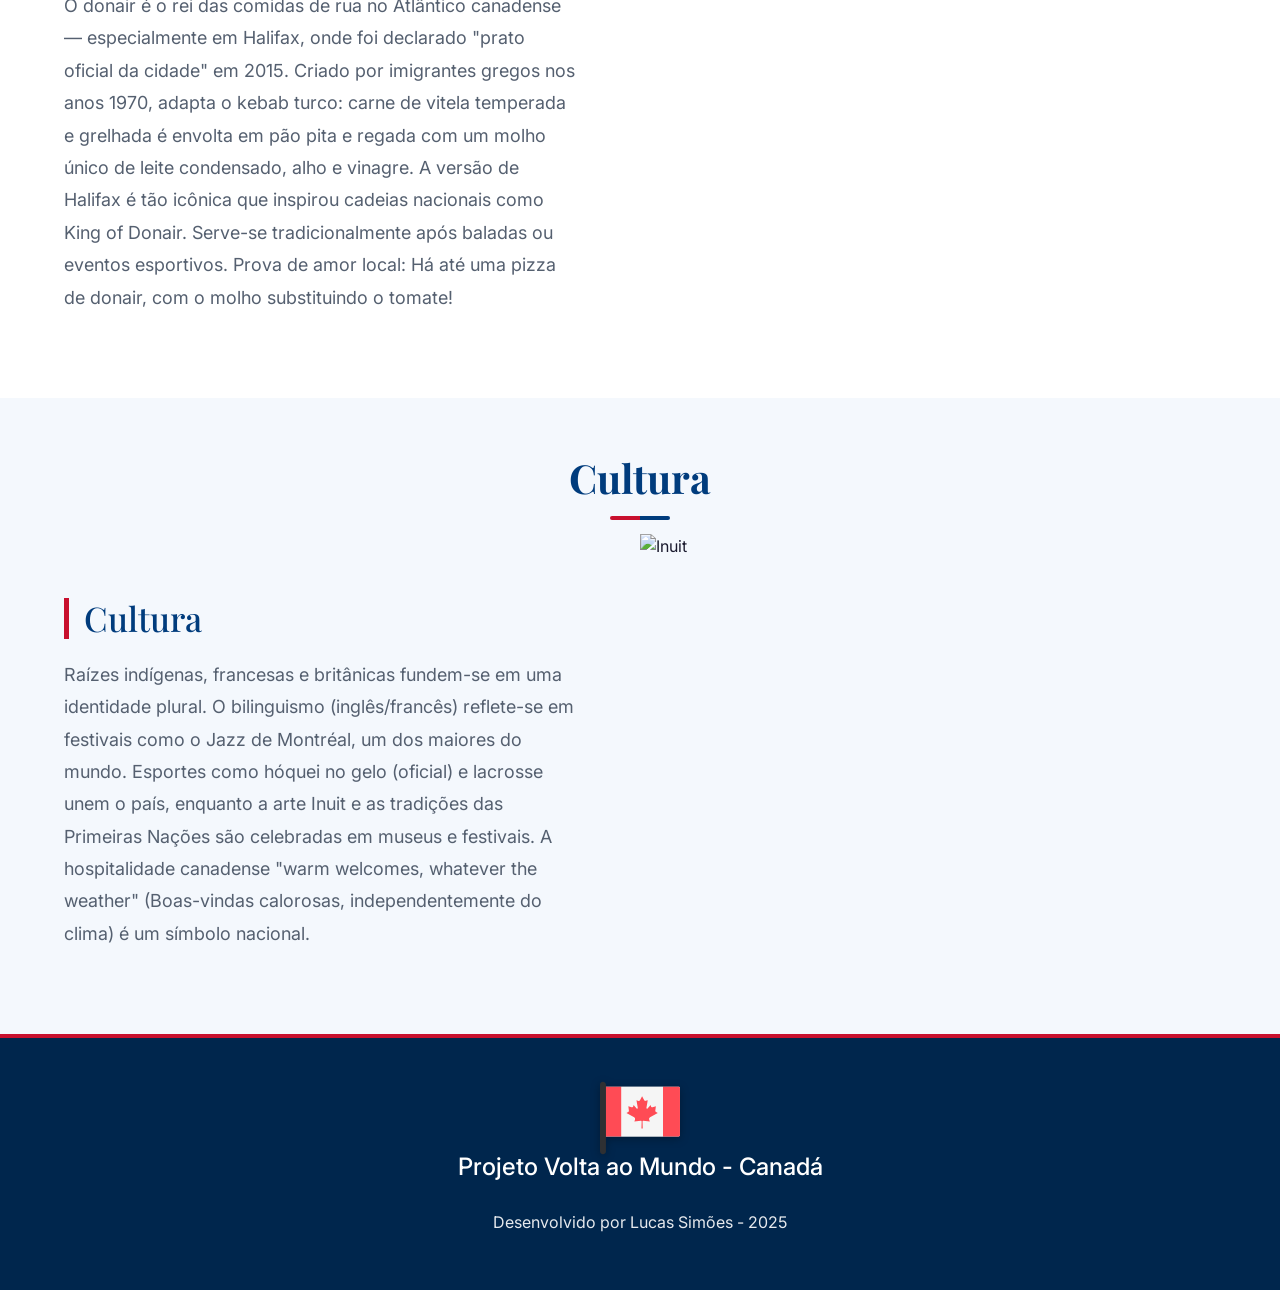
==== commit a4bf75ab: "feat: redesign de layout" ====
--- a/index.html
+++ b/index.html
@@ -8,6 +8,11 @@
 
     <!-- Bootstrap 4 -->
     <link rel="stylesheet" href="https://cdn.jsdelivr.net/npm/bootstrap@4.6.2/dist/css/bootstrap.min.css">
+
+    <!-- Google Fonts -->
+    <link rel="preconnect" href="https://fonts.googleapis.com">
+    <link rel="preconnect" href="https://fonts.gstatic.com" crossorigin>
+    <link href="https://fonts.googleapis.com/css2?family=Playfair+Display:wght@700;900&family=Inter:wght@400;500;600&display=swap" rel="stylesheet">
 
     <!-- AOS — Animate On Scroll -->
     <link rel="stylesheet" href="https://cdn.jsdelivr.net/npm/aos@2.3.4/dist/aos.css">
@@ -104,135 +109,102 @@
     <!-- SEÇÃO: ESTATÍSTICAS -->
     <section id="estatisticas">
         <h2 class="sectionTitle" data-aos="fade-up">Informações Gerais</h2>
-        <div class="Informacoes">
-            <div class="cardInformacoes" data-aos="zoom-in" data-aos-delay="0">
-                <svg class="cardIcon" fill="#000000" viewBox="0 0 32 32" xmlns="http://www.w3.org/2000/svg">
-                    <path
-                        d="M 16 3 C 8.832 3 3 8.832 3 16 C 3 23.168 8.832 29 16 29 C 23.168 29 29 23.168 29 16 C 29 8.832 23.168 3 16 3 z M 16 5 C 16.338 5 16.67 5.0207813 17 5.0507812 L 17 6 L 19 6 L 19 5.4257812 C 21.458 6.1247812 23.566 7.6543125 25 9.6953125 L 25 13 L 26 15 L 26 16 L 27 16 C 27 16.366 26.980312 16.728938 26.945312 17.085938 C 26.936312 17.181938 26.916297 17.274141 26.904297 17.369141 C 26.871297 17.632141 26.837156 17.893391 26.785156 18.150391 C 26.766156 18.246391 26.74075 18.340547 26.71875 18.435547 C 26.66075 18.689547 26.598437 18.942453 26.523438 19.189453 C 26.497438 19.274453 26.467453 19.357406 26.439453 19.441406 C 26.355453 19.695406 26.266063 19.947359 26.164062 20.193359 C 26.134062 20.265359 26.101312 20.33525 26.070312 20.40625 C 25.958313 20.66125 25.840938 20.91225 25.710938 21.15625 C 25.679938 21.21525 25.646281 21.273078 25.613281 21.330078 C 25.473281 21.582078 25.325016 21.826406 25.166016 22.066406 C 25.135016 22.113406 25.102312 22.161984 25.070312 22.208984 C 24.902313 22.453984 24.724109 22.691875 24.537109 22.921875 C 24.506109 22.959875 24.478266 22.996203 24.447266 23.033203 C 24.253266 23.266203 24.047937 23.489078 23.835938 23.705078 C 23.804938 23.736078 23.775141 23.769781 23.744141 23.800781 C 23.527141 24.015781 23.300406 24.221969 23.066406 24.417969 C 23.033406 24.445969 23.004703 24.474953 22.970703 24.501953 C 22.736703 24.693953 22.491187 24.872922 22.242188 25.044922 C 22.203187 25.071922 22.167906 25.102906 22.128906 25.128906 C 21.889906 25.289906 21.640672 25.436125 21.388672 25.578125 C 20.214672 26.237125 18.909578 26.690859 17.517578 26.880859 L 21.529297 23.857422 L 22.628906 22.757812 L 24 20 L 24 19 L 22 18 L 21 18 L 19 16 L 17 16 L 16 17 L 16 18 L 15 19 L 15 21 L 17 22.599609 L 15.023438 26.951172 C 9.4144375 26.453172 5 21.735 5 16 C 5 12.592 6.559 9.5414844 9 7.5214844 L 9 8 L 8 9 L 8 11.199219 L 9 15 L 14 17 L 15 17 L 15 16 L 12 15 L 12 13 L 15 13 L 16 10.5 L 18 9 L 18 8 L 15 6 L 13.5625 5.28125 C 14.3475 5.10325 15.161 5 16 5 z M 15 14 L 15 15 L 17 15 L 17 14 L 15 14 z" />
-                </svg>
-                <h3>Geografia</h3>
-                <div class="cardValue" id="count-area">9.98 mi km²</div>
-                <p>Segundo maior país do mundo em área territorial</p>
-            </div>
-
-            <div class="cardInformacoes" data-aos="zoom-in" data-aos-delay="100">
-                <svg class="cardIcon" viewBox="0 -0.5 25 25" fill="none" xmlns="http://www.w3.org/2000/svg">
-                    <path fill-rule="evenodd" clip-rule="evenodd"
-                        d="M14.9238 7.281C14.9227 8.5394 13.9018 9.55874 12.6435 9.558C11.3851 9.55726 10.3654 8.53673 10.3658 7.27833C10.3662 6.01994 11.3864 5 12.6448 5C13.2495 5.00027 13.8293 5.24073 14.2567 5.6685C14.6841 6.09627 14.924 6.67631 14.9238 7.281Z"
-                        stroke="#000000" stroke-width="1.5" stroke-linecap="round" stroke-linejoin="round" />
-                    <path fill-rule="evenodd" clip-rule="evenodd"
-                        d="M14.9968 12.919H10.2968C8.65471 12.9706 7.35028 14.3166 7.35028 15.9595C7.35028 17.6024 8.65471 18.9484 10.2968 19H14.9968C16.6388 18.9484 17.9432 17.6024 17.9432 15.9595C17.9432 14.3166 16.6388 12.9706 14.9968 12.919V12.919Z"
-                        stroke="#000000" stroke-width="1.5" stroke-linecap="round" stroke-linejoin="round" />
-                    <path fill-rule="evenodd" clip-rule="evenodd"
-                        d="M20.6878 9.02403C20.6872 9.98653 19.9066 10.7664 18.9441 10.766C17.9816 10.7657 17.2016 9.9852 17.2018 9.0227C17.202 8.06019 17.9823 7.28003 18.9448 7.28003C19.4072 7.28003 19.8507 7.4638 20.1776 7.7909C20.5045 8.11799 20.688 8.56158 20.6878 9.02403V9.02403Z"
-                        stroke="#000000" stroke-width="1.5" stroke-linecap="round" stroke-linejoin="round" />
-                    <path fill-rule="evenodd" clip-rule="evenodd"
-                        d="M4.3338 9.02401C4.3338 9.98664 5.11417 10.767 6.0768 10.767C7.03943 10.767 7.8198 9.98664 7.8198 9.02401C7.8198 8.06137 7.03943 7.28101 6.0768 7.28101C5.11417 7.28101 4.3338 8.06137 4.3338 9.02401V9.02401Z"
-                        stroke="#000000" stroke-width="1.5" stroke-linecap="round" stroke-linejoin="round" />
-                    <path
-                        d="M19.4368 12.839C19.0226 12.839 18.6868 13.1748 18.6868 13.589C18.6868 14.0032 19.0226 14.339 19.4368 14.339V12.839ZM20.7438 13.589L20.7593 12.8392C20.7541 12.839 20.749 12.839 20.7438 12.839V13.589ZM20.7438 18.24V18.99C20.749 18.99 20.7541 18.9899 20.7593 18.9898L20.7438 18.24ZM19.4368 17.49C19.0226 17.49 18.6868 17.8258 18.6868 18.24C18.6868 18.6542 19.0226 18.99 19.4368 18.99V17.49ZM5.58477 14.339C5.99899 14.339 6.33477 14.0032 6.33477 13.589C6.33477 13.1748 5.99899 12.839 5.58477 12.839V14.339ZM4.27777 13.589V12.839C4.27259 12.839 4.26741 12.839 4.26222 12.8392L4.27777 13.589ZM4.27777 18.24L4.26222 18.9898C4.26741 18.9899 4.27259 18.99 4.27777 18.99V18.24ZM5.58477 18.99C5.99899 18.99 6.33477 18.6542 6.33477 18.24C6.33477 17.8258 5.99899 17.49 5.58477 17.49V18.99ZM19.4368 14.339H20.7438V12.839H19.4368V14.339ZM20.7282 14.3388C21.5857 14.3566 22.2715 15.0568 22.2715 15.9145H23.7715C23.7715 14.2405 22.4329 12.8739 20.7593 12.8392L20.7282 14.3388ZM22.2715 15.9145C22.2715 16.7722 21.5857 17.4724 20.7282 17.4902L20.7593 18.9898C22.4329 18.9551 23.7715 17.5885 23.7715 15.9145H22.2715ZM20.7438 17.49H19.4368V18.99H20.7438V17.49ZM5.58477 12.839H4.27777V14.339H5.58477V12.839ZM4.26222 12.8392C2.58861 12.8739 1.25 14.2405 1.25 15.9145H2.75C2.75 15.0568 3.43584 14.3566 4.29332 14.3388L4.26222 12.8392ZM1.25 15.9145C1.25 17.5885 2.58861 18.9551 4.26222 18.9898L4.29332 17.4902C3.43584 17.4724 2.75 16.7722 2.75 15.9145H1.25ZM4.27777 18.99H5.58477V17.49H4.27777V18.99Z"
-                        fill="#000000" />
-                </svg>
-                <h3>População</h3>
-                <div class="cardValue" id="count-pop">40.1 milhões</div>
-                <p>Habitantes multiculturais</p>
-            </div>
-
-            <div class="cardInformacoes" data-aos="zoom-in" data-aos-delay="200">
-                <svg class="cardIcon" fill="#000000" xmlns="http://www.w3.org/2000/svg" viewBox="0 0 52 52"
-                    enable-background="new 0 0 52 52" xml:space="preserve">
-                    <g>
-                        <path
-                            d="M47.8,31c-0.1-0.4-0.1-0.8,0.1-1.2c1.3-2.3,2.1-4.9,2.1-7.7c0-8.8-7.6-16-17-16c-4.4,0-8.4,1.6-11.4,4.2 C31.9,11.5,40,19.9,40,30.1c0,2.5-0.5,4.9-1.4,7.1c1.1-0.4,2.2-0.9,3.2-1.4c0.4-0.2,0.8-0.3,1.2-0.1l6.1,2.4 c0.6,0.2,1.1-0.3,0.9-0.9L47.8,31z" />
-                        <g>
-                            <path
-                                d="M19,14.1c-9.4,0-17,7.2-17,16c0,2.8,0.8,5.4,2.1,7.7c0.2,0.4,0.3,0.8,0.1,1.2L2,45.1 c-0.2,0.6,0.3,1.1,0.9,0.9L9,43.6c0.4-0.1,0.8-0.1,1.2,0.1c2.6,1.5,5.6,2.3,8.8,2.3c9.4,0,17-7.2,17-16C36,21.3,28.4,14.1,19,14.1z" />
-                        </g>
+
+        <!-- Tier 1: Big 3 hero numbers on dark navy strip -->
+        <div class="statsHeroStrip" data-aos="fade-up">
+            <div class="statHero">
+                <div class="statHeroNumber" id="count-area">9.98</div>
+                <div class="statHeroUnit">mi km²</div>
+                <div class="statHeroLabel">de área territorial</div>
+                <div class="statHeroSub">2º maior país do mundo</div>
+            </div>
+            <div class="statHeroDivider"></div>
+            <div class="statHero">
+                <div class="statHeroNumber" id="count-pop">40.1</div>
+                <div class="statHeroUnit">milhões</div>
+                <div class="statHeroLabel">de habitantes</div>
+                <div class="statHeroSub">multiculturais</div>
+            </div>
+            <div class="statHeroDivider"></div>
+            <div class="statHero">
+                <div class="statHeroNumber">10ª</div>
+                <div class="statHeroUnit"></div>
+                <div class="statHeroLabel">maior economia</div>
+                <div class="statHeroSub">Membro do G7</div>
+            </div>
+        </div>
+
+        <!-- Tier 2: Detail facts as horizontal list -->
+        <div class="statsDetailRow">
+            <div class="statDetail" data-aos="fade-up" data-aos-delay="0">
+                <svg class="statDetailIcon" viewBox="0 0 24 24" fill="none" xmlns="http://www.w3.org/2000/svg">
+                    <path fill-rule="evenodd" clip-rule="evenodd" d="M13 2C13 1.44772 12.5523 1 12 1C11.4477 1 11 1.44772 11 2V4.08296C8.16229 4.55904 6 7.027 6 10V10.2676C5.4022 10.6134 5 11.2597 5 12H4C2.34315 12 1 13.3431 1 15V19C1 20.1046 1.89543 21 3 21H6C6 21.5523 6.44771 22 7 22H17C17.5523 22 18 21.5523 18 21H21C22.1046 21 23 20.1046 23 19V15C23 13.3431 21.6569 12 20 12H19C19 11.2597 18.5978 10.6134 18 10.2676V10C18 7.027 15.8377 4.55904 13 4.08296V2ZM12 6C9.79086 6 8 7.79086 8 10H16C16 7.79086 14.2091 6 12 6ZM7 13V12H8H16H17V13H7ZM6 15C5.44772 15 5 14.5523 5 14H4C3.44772 14 3 14.4477 3 15V19H6V15ZM16 15V20H15V17.25C15 16.5596 14.5523 16 14 16C13.4477 16 13 16.5596 13 17.25V20H11V17.25C11 16.5596 10.5523 16 10 16C9.44772 16 9 16.5596 9 17.25V20H8V15H16ZM18 15V19H21V15C21 14.4477 20.5523 14 20 14H19C19 14.5523 18.5523 15 18 15Z" fill="currentColor" />
+                </svg>
+                <div class="statDetailText">
+                    <span class="statDetailValue">Ottawa</span>
+                    <span class="statDetailLabel">Capital · Província de Ontário</span>
+                </div>
+            </div>
+
+            <div class="statDetail" data-aos="fade-up" data-aos-delay="80">
+                <svg class="statDetailIcon" viewBox="0 -0.5 25 25" fill="none" xmlns="http://www.w3.org/2000/svg">
+                    <path fill-rule="evenodd" clip-rule="evenodd" d="M14.9238 7.281C14.9227 8.5394 13.9018 9.55874 12.6435 9.558C11.3851 9.55726 10.3654 8.53673 10.3658 7.27833C10.3662 6.01994 11.3864 5 12.6448 5C13.2495 5.00027 13.8293 5.24073 14.2567 5.6685C14.6841 6.09627 14.924 6.67631 14.9238 7.281Z" stroke="currentColor" stroke-width="1.5" stroke-linecap="round" stroke-linejoin="round" />
+                    <path fill-rule="evenodd" clip-rule="evenodd" d="M14.9968 12.919H10.2968C8.65471 12.9706 7.35028 14.3166 7.35028 15.9595C7.35028 17.6024 8.65471 18.9484 10.2968 19H14.9968C16.6388 18.9484 17.9432 17.6024 17.9432 15.9595C17.9432 14.3166 16.6388 12.9706 14.9968 12.919V12.919Z" stroke="currentColor" stroke-width="1.5" stroke-linecap="round" stroke-linejoin="round" />
+                    <path fill-rule="evenodd" clip-rule="evenodd" d="M20.6878 9.02403C20.6872 9.98653 19.9066 10.7664 18.9441 10.766C17.9816 10.7657 17.2016 9.9852 17.2018 9.0227C17.202 8.06019 17.9823 7.28003 18.9448 7.28003C19.4072 7.28003 19.8507 7.4638 20.1776 7.7909C20.5045 8.11799 20.688 8.56158 20.6878 9.02403Z" stroke="currentColor" stroke-width="1.5" stroke-linecap="round" stroke-linejoin="round" />
+                    <path fill-rule="evenodd" clip-rule="evenodd" d="M4.3338 9.02401C4.3338 9.98664 5.11417 10.767 6.0768 10.767C7.03943 10.767 7.8198 9.98664 7.8198 9.02401C7.8198 8.06137 7.03943 7.28101 6.0768 7.28101C5.11417 7.28101 4.3338 8.06137 4.3338 9.02401Z" stroke="currentColor" stroke-width="1.5" stroke-linecap="round" stroke-linejoin="round" />
+                </svg>
+                <div class="statDetailText">
+                    <span class="statDetailValue" id="count-lang">2 idiomas</span>
+                    <span class="statDetailLabel">Inglês e Francês oficiais</span>
+                </div>
+            </div>
+
+            <div class="statDetail" data-aos="fade-up" data-aos-delay="160">
+                <svg class="statDetailIcon" viewBox="0 0 24 24" fill="none" xmlns="http://www.w3.org/2000/svg">
+                    <path d="M12 22C17.5228 22 22 17.5228 22 12C22 6.47715 17.5228 2 12 2C6.47715 2 2 6.47715 2 12C2 17.5228 6.47715 22 12 22Z" stroke="currentColor" stroke-width="2" stroke-linecap="round" stroke-linejoin="round" />
+                    <path d="M12 6V12L16 14" stroke="currentColor" stroke-width="2" stroke-linecap="round" stroke-linejoin="round" />
+                </svg>
+                <div class="statDetailText">
+                    <span class="statDetailValue" id="count-life">82.2 anos</span>
+                    <span class="statDetailLabel">Expectativa de vida</span>
+                </div>
+            </div>
+
+            <div class="statDetail" data-aos="fade-up" data-aos-delay="240">
+                <svg class="statDetailIcon" viewBox="0 0 24 24" fill="none" xmlns="http://www.w3.org/2000/svg">
+                    <path d="M12 2L2 7L12 12L22 7L12 2Z" stroke="currentColor" stroke-width="2" stroke-linecap="round" stroke-linejoin="round" />
+                    <path d="M2 17L12 22L22 17" stroke="currentColor" stroke-width="2" stroke-linecap="round" stroke-linejoin="round" />
+                    <path d="M2 12L12 17L22 12" stroke="currentColor" stroke-width="2" stroke-linecap="round" stroke-linejoin="round" />
+                </svg>
+                <div class="statDetailText">
+                    <span class="statDetailValue" id="count-edu">56.27%</span>
+                    <span class="statDetailLabel">Com ensino superior</span>
+                </div>
+            </div>
+
+            <div class="statDetail" data-aos="fade-up" data-aos-delay="320">
+                <svg class="statDetailIcon" fill="currentColor" viewBox="-0.86 0 33.604 33.604" xmlns="http://www.w3.org/2000/svg">
+                    <g transform="translate(-481.237 -128.948)">
+                        <path d="M482.237,162.552a1,1,0,0,1-1-1v-32.6h21.707v17.8H483.237v14.8A1,1,0,0,1,482.237,162.552Zm1-17.8h17.707v-13.8H483.237Z" />
+                        <path d="M502.951,135.709l7.547.051a.631.631,0,0,1,.625.629v10.576a.629.629,0,0,1-.629.629h-7.149a.4.4,0,0,1-.394-.394V135.709m-2-2.014v13.5a2.394,2.394,0,0,0,2.394,2.394h7.149a2.629,2.629,0,0,0,2.629-2.629V136.389a2.629,2.629,0,0,0-2.611-2.629l-9.561-.065Z" />
                     </g>
                 </svg>
-                <h3>Idiomas</h3>
-                <div class="cardValue" id="count-lang">2 idiomas</div>
-                <p>Oficialmente bilíngue (Inglês e Francês)</p>
-            </div>
-
-            <div class="cardInformacoes" data-aos="zoom-in" data-aos-delay="300">
-                <svg class="cardIcon" viewBox="0 0 24 24" fill="none" xmlns="http://www.w3.org/2000/svg">
-                    <path fill-rule="evenodd" clip-rule="evenodd"
-                        d="M13 2C13 1.44772 12.5523 1 12 1C11.4477 1 11 1.44772 11 2V4.08296C8.16229 4.55904 6 7.027 6 10V10.2676C5.4022 10.6134 5 11.2597 5 12H4C2.34315 12 1 13.3431 1 15V19C1 20.1046 1.89543 21 3 21H6C6 21.5523 6.44771 22 7 22H17C17.5523 22 18 21.5523 18 21H21C22.1046 21 23 20.1046 23 19V15C23 13.3431 21.6569 12 20 12H19C19 11.2597 18.5978 10.6134 18 10.2676V10C18 7.027 15.8377 4.55904 13 4.08296V2ZM12 6C9.79086 6 8 7.79086 8 10H16C16 7.79086 14.2091 6 12 6ZM7 13V12H8H16H17V13H7ZM6 15C5.44772 15 5 14.5523 5 14H4C3.44772 14 3 14.4477 3 15V19H6V15ZM16 15V20H15V17.25C15 16.5596 14.5523 16 14 16C13.4477 16 13 16.5596 13 17.25V20H11V17.25C11 16.5596 10.5523 16 10 16C9.44772 16 9 16.5596 9 17.25V20H8V15H16ZM18 15V19H21V15C21 14.4477 20.5523 14 20 14H19C19 14.5523 18.5523 15 18 15Z"
-                        fill="#000000" />
-                </svg>
-                <h3>Capital</h3>
-                <div class="cardValue">Ottawa</div>
-                <p>Província de Ontário</p>
-            </div>
-
-            <div class="cardInformacoes" data-aos="zoom-in" data-aos-delay="400">
-                <svg class="cardIcon" viewBox="0 0 24 24" fill="none" xmlns="http://www.w3.org/2000/svg">
-                    <path
-                        d="M12 1L21 5V11C21 16.55 17.16 21.74 12 23C6.84 21.74 3 16.55 3 11V5L12 1ZM12 11.99H19C18.47 16.11 15.72 19.78 12 20.93V12H5V6.3L12 3.19V11.99Z"
-                        fill="#000000" />
-                </svg>
-                <h3>Economia</h3>
-                <div class="cardValue">10ª maior economia mundial</div>
-                <p>Membro do G7 e forte setor de serviços</p>
-            </div>
-
-            <div class="cardInformacoes" data-aos="zoom-in" data-aos-delay="500">
-                <svg class="cardIcon" viewBox="0 0 24 24" fill="none" xmlns="http://www.w3.org/2000/svg">
-                    <path
-                        d="M12 22C17.5228 22 22 17.5228 22 12C22 6.47715 17.5228 2 12 2C6.47715 2 2 6.47715 2 12C2 17.5228 6.47715 22 12 22Z"
-                        stroke="#000000" stroke-width="2" stroke-linecap="round" stroke-linejoin="round" />
-                    <path d="M12 6V12L16 14" stroke="#000000" stroke-width="2" stroke-linecap="round"
-                        stroke-linejoin="round" />
-                </svg>
-                <h3>Expectativa de Vida</h3>
-                <div class="cardValue" id="count-life">82.2 anos</div>
-                <p>Uma das mais altas do mundo</p>
-            </div>
-
-            <div class="cardInformacoes" data-aos="zoom-in" data-aos-delay="600">
-                <svg class="cardIcon" viewBox="0 0 24 24" fill="none" xmlns="http://www.w3.org/2000/svg">
-                    <path d="M12 2L2 7L12 12L22 7L12 2Z" stroke="#000000" stroke-width="2" stroke-linecap="round"
-                        stroke-linejoin="round" />
-                    <path d="M2 17L12 22L22 17" stroke="#000000" stroke-width="2" stroke-linecap="round"
-                        stroke-linejoin="round" />
-                    <path d="M2 12L12 17L22 12" stroke="#000000" stroke-width="2" stroke-linecap="round"
-                        stroke-linejoin="round" />
-                </svg>
-                <h3>Educação</h3>
-                <div class="cardValue" id="count-edu">56.27%</div>
-                <p>da população com ensino superior</p>
-            </div>
-
-            <div class="cardInformacoes" data-aos="zoom-in" data-aos-delay="700">
-                <svg class="cardIcon" fill="#000000" viewBox="-0.86 0 33.604 33.604" xmlns="http://www.w3.org/2000/svg">
-                    <g transform="translate(-481.237 -128.948)">
-                        <path
-                            d="M482.237,162.552a1,1,0,0,1-1-1v-32.6h21.707v17.8H483.237v14.8A1,1,0,0,1,482.237,162.552Zm1-17.8h17.707v-13.8H483.237Z" />
-                        <path
-                            d="M502.951,135.709l7.547.051a.631.631,0,0,1,.625.629v10.576a.629.629,0,0,1-.629.629h-7.149a.4.4,0,0,1-.394-.394V135.709m-2-2.014v13.5a2.394,2.394,0,0,0,2.394,2.394h7.149a2.629,2.629,0,0,0,2.629-2.629V136.389a2.629,2.629,0,0,0-2.611-2.629l-9.561-.065Z" />
-                    </g>
-                </svg>
-                <h3>Divisões</h3>
-                <div class="cardValue" id="count-prov">10 províncias</div>
-                <p>3 territórios</p>
-            </div>
-
-            <div class="cardInformacoes" data-aos="zoom-in" data-aos-delay="800">
-                <svg class="cardIcon" viewBox="0 0 24 24" fill="none" xmlns="http://www.w3.org/2000/svg">
-                    <path
-                        d="M12 3C7.03 3 3 7.03 3 12C3 16.97 7.03 21 12 21C16.97 21 21 16.97 21 12C21 7.03 16.97 3 12 3ZM12 19C8.14 19 5 15.86 5 12C5 8.14 8.14 5 12 5C15.86 5 19 8.14 19 12C19 15.86 15.86 19 12 19Z"
-                        fill="#000000" />
-                    <path
-                        d="M12 17C14.7614 17 17 14.7614 17 12C17 9.23858 14.7614 7 12 7C9.23858 7 7 9.23858 7 12C7 14.7614 9.23858 17 12 17Z"
-                        fill="#000000" />
-                    <path
-                        d="M12 9C13.6569 9 15 10.3431 15 12C15 13.6569 13.6569 15 12 15C10.3431 15 9 13.6569 9 12C9 10.3431 10.3431 9 12 9Z"
-                        fill="#000000" />
-                </svg>
-                <h3>Moeda</h3>
-                <div class="cardValue">Dólar Canadense</div>
-                <p>(CAD)</p>
+                <div class="statDetailText">
+                    <span class="statDetailValue" id="count-prov">10 províncias</span>
+                    <span class="statDetailLabel">+ 3 territórios</span>
+                </div>
+            </div>
+
+            <div class="statDetail" data-aos="fade-up" data-aos-delay="400">
+                <svg class="statDetailIcon" viewBox="0 0 24 24" fill="none" xmlns="http://www.w3.org/2000/svg">
+                    <circle cx="12" cy="12" r="9" stroke="currentColor" stroke-width="2"/>
+                    <circle cx="12" cy="12" r="4" stroke="currentColor" stroke-width="2"/>
+                    <circle cx="12" cy="12" r="1" fill="currentColor"/>
+                </svg>
+                <div class="statDetailText">
+                    <span class="statDetailValue">Dólar Canadense</span>
+                    <span class="statDetailLabel">Moeda (CAD)</span>
+                </div>
             </div>
         </div>
     </section>
--- a/style.css
+++ b/style.css
@@ -1,15 +1,28 @@
+:root {
+    --navy: #003c7d;
+    --navy-dark: #00264d;
+    --red: #c8102e;
+    --white: #ffffff;
+    --bg-light: #f4f8fd;
+    --bg-page: #edf4fb;
+    --text: #1a1a2e;
+    --text-muted: #556070;
+    --font-display: 'Playfair Display', Georgia, serif;
+    --font-body: 'Inter', "Segoe UI", sans-serif;
+}
+
 * {
     margin: 0;
     padding: 0;
     box-sizing: border-box;
-    font-family: "Segoe UI", Tahoma, Geneva, Verdana, sans-serif;
+    font-family: var(--font-body);
 }
 
 body {
-    background: linear-gradient(to bottom, #f0f8ff, #e6f2ff);
+    background: var(--bg-page);
     min-height: 100vh;
-    color: #333;
-    padding-top: 120px;
+    color: var(--text);
+    padding-top: 80px;
 }
 
 .hero {
@@ -43,12 +56,19 @@
 }
 
 .heroContent h1 {
-    font-size: 48px;
-    padding: 30px;
+    font-family: var(--font-display);
+    font-size: clamp(36px, 6vw, 72px);
+    font-weight: 900;
+    line-height: 1.1;
+    padding: 0 0 24px 0;
+    letter-spacing: -0.5px;
 }
 
 .heroContent p {
-    font-size: 24px;
+    font-size: clamp(16px, 2vw, 20px);
+    line-height: 1.8;
+    max-width: 680px;
+    color: rgba(255,255,255,0.9);
 }
 
 .background {
@@ -130,19 +150,19 @@
     display: flex;
     align-items: center;
     width: 100%;
-    padding: 0 20px;
-    height: 120px;
-    box-shadow: 0 4px 12px rgba(0, 0, 0, 0.1);
+    padding: 0 24px;
+    height: 80px;
+    box-shadow: 0 2px 16px rgba(0, 0, 0, 0.1);
     position: fixed;
     top: 0;
     z-index: 100;
-    background: linear-gradient(135deg, #e6f2ff 0%, #ffffff 50%, #f0f8ff 100%);
-    border-bottom: 4px solid #003c7d;
+    background: var(--white);
+    border-bottom: 3px solid var(--navy);
     transition: transform 0.35s ease, opacity 0.35s ease;
 }
 
 .navbar-toggler {
-    border: 2px solid #003c7d;
+    border: 2px solid var(--navy);
     border-radius: 6px;
     padding: 6px 10px;
     background: rgba(255, 255, 255, 0.9);
@@ -165,15 +185,16 @@
 }
 
 .logoContainer {
-    width: 100px;
-    height: 100px;
-    background: #ffffff;
+    width: 52px;
+    height: 52px;
+    background: var(--white);
     border-radius: 50%;
     display: flex;
     justify-content: center;
     align-items: center;
     overflow: hidden;
-    box-shadow: 0 2px 5px rgba(0, 0, 0, 0.2);
+    box-shadow: 0 2px 5px rgba(0, 0, 0, 0.15);
+    flex-shrink: 0;
 }
 
 .logoContainer svg {
@@ -182,10 +203,12 @@
 }
 
 .logoText {
-    font-size: 28px;
+    font-family: var(--font-display);
+    font-size: 20px;
     font-weight: 700;
-    text-shadow: 0 2 4px rgba(0, 0, 0, 0.1);
-    margin-left: 2%;
+    color: var(--navy);
+    margin-left: 12px;
+    line-height: 1.2;
 }
 
 .navUL {
@@ -199,9 +222,9 @@
 }
 
 .navLinks a {
-    color: #003c7d;
+    color: var(--navy);
     text-decoration: none;
-    font-size: 17px;
+    font-size: 15px;
     font-weight: 600;
     padding: 6px 4px;
     border-bottom: 2px solid transparent;
@@ -211,50 +234,66 @@
 }
 
 .navLinks a:hover {
-    color: #c8102e;
-    border-bottom-color: #c8102e;
+    color: var(--red);
+    border-bottom-color: var(--red);
     background: none;
     transform: none;
     box-shadow: none;
 }
 
+/* Section alternating backgrounds — no margins, flush stacking */
+section {
+    margin: 0;
+    padding: 0;
+}
+
+#sobre       { background: var(--white); }
+#estatisticas { background: var(--bg-light); }
+#natureza    { background: var(--white); }
+#cidades     { background: var(--bg-light); }
+#gastronomia { background: var(--white); }
+#cultura     { background: var(--bg-light); }
+
 .informacoesCanadaContainer {
     display: flex;
     max-width: 100%;
     margin: auto;
-    background: white;
+    background: inherit;
     overflow: hidden;
-    margin-top: 0px;
+    margin-top: 0;
     gap: 0;
 }
 
 .informacoesCanada {
     flex: 0 0 50%;
-    padding: 40px;
-    background: white;
+    padding: clamp(28px, 5vw, 64px);
+    background: inherit;
     display: flex;
     flex-direction: column;
     justify-content: center;
 }
 
 .informacoesCanada h2 {
+    font-family: var(--font-display);
     margin-bottom: 20px;
-    font-size: 32px;
-    border-left: 5px solid #c8102e;
+    font-size: clamp(24px, 3vw, 34px);
+    border-left: 5px solid var(--red);
     padding-left: 15px;
-    color: #003c7d;
+    color: var(--navy);
+    line-height: 1.2;
 }
 
 .informacoesCanada p {
-    font-size: 18px;
+    font-size: clamp(15px, 1.5vw, 18px);
     text-align: left;
     margin-bottom: 20px;
-    line-height: 1.7;
+    line-height: 1.8;
+    color: var(--text-muted);
 }
 
 .informacoesCanada sup {
     font-size: 10px;
-    color: #c8102e;
+    color: var(--red);
     vertical-align: super;
 }
 
@@ -274,118 +313,168 @@
     display: block;
 }
 
-.Informacoes {
+/* ── Stats: Tier 1 — hero number strip ── */
+.statsHeroStrip {
+    background: var(--navy-dark);
+    display: flex;
+    justify-content: center;
+    align-items: stretch;
+    gap: 0;
+    padding: 0;
+}
+
+.statHero {
+    flex: 1;
+    display: flex;
+    flex-direction: column;
+    align-items: center;
+    justify-content: center;
+    padding: 52px 32px;
+    text-align: center;
+    position: relative;
+}
+
+.statHeroDivider {
+    width: 1px;
+    background: rgba(255,255,255,0.12);
+    align-self: stretch;
+    margin: 32px 0;
+}
+
+.statHeroNumber {
+    font-family: var(--font-display);
+    font-size: clamp(48px, 6vw, 80px);
+    font-weight: 900;
+    color: var(--white);
+    line-height: 1;
+}
+
+.statHeroUnit {
+    font-size: 16px;
+    font-weight: 600;
+    color: var(--red);
+    text-transform: uppercase;
+    letter-spacing: 2px;
+    margin-top: 4px;
+    min-height: 20px;
+}
+
+.statHeroLabel {
+    font-size: 15px;
+    color: rgba(255,255,255,0.7);
+    margin-top: 10px;
+    font-weight: 500;
+}
+
+.statHeroSub {
+    font-size: 13px;
+    color: rgba(255,255,255,0.4);
+    margin-top: 4px;
+    letter-spacing: 0.3px;
+}
+
+/* ── Stats: Tier 2 — detail row ── */
+.statsDetailRow {
     display: grid;
     grid-template-columns: repeat(3, 1fr);
-    gap: 25px;
-    padding: 40px 20px;
-    max-width: 1500px;
-    margin: 0 auto;
-}
-
-.cardInformacoes {
-    background: white;
-    border-radius: 10px;
-    padding: 25px;
-    text-align: center;
-    box-shadow: 0 5px 15px rgba(0, 0, 0, 0.05);
-    border-top: 4px solid #c8102e;
-    transition: none;
-}
-
-.cardInformacoes:hover {
-    transform: none;
-    box-shadow: 0 5px 15px rgba(0, 0, 0, 0.05);
-}
-
-.cardInformacoes i {
-    font-size: 40px;
-    color: #c8102e;
-    margin-bottom: 15px;
-    display: block;
-}
-
-.cardInformacoes h3 {
-    color: #003c7d;
-    margin-bottom: 10px;
-    font-size: 20px;
-}
-
-.cardInformacoes p {
-    color: #555;
+    background: var(--white);
+    border-bottom: 3px solid var(--bg-light);
+}
+
+.statDetail {
+    display: flex;
+    align-items: center;
+    gap: 14px;
+    padding: 24px 28px;
+    border-right: 1px solid #e8eef6;
+    border-bottom: 1px solid #e8eef6;
+}
+
+.statDetail:nth-child(3n) {
+    border-right: none;
+}
+
+.statDetailIcon {
+    width: 28px;
+    height: 28px;
+    flex-shrink: 0;
+    color: var(--navy);
+    opacity: 0.7;
+}
+
+.statDetailText {
+    display: flex;
+    flex-direction: column;
+    gap: 2px;
+}
+
+.statDetailValue {
     font-size: 16px;
-    line-height: 1.5;
+    font-weight: 700;
+    color: var(--navy);
+    line-height: 1.2;
+}
+
+.statDetailLabel {
+    font-size: 12px;
+    color: var(--text-muted);
+    letter-spacing: 0.2px;
+}
+
+.sectionTitle {
+    font-family: var(--font-display);
     text-align: center;
     margin: 0;
-}
-
-.sectionTitle {
-    text-align: center;
-    margin: 40px 0 20px;
-    color: #003c7d;
-    font-size: 32px;
+    padding: 56px 20px 32px;
+    color: var(--navy);
+    font-size: clamp(28px, 4vw, 40px);
+    font-weight: 700;
     position: relative;
-    padding-bottom: 15px;
-}
-
-.sectionTitle:after {
+}
+
+.sectionTitle::after {
+    content: "";
     position: absolute;
-    bottom: 0;
+    bottom: 14px;
     left: 50%;
     transform: translateX(-50%);
-    width: 80px;
+    width: 60px;
     height: 4px;
-    background: #c8102e;
+    background: linear-gradient(to right, var(--red) 50%, var(--navy) 50%);
     border-radius: 2px;
 }
 
-.cardIcon {
-    width: 40px;
-    height: 40px;
-    margin: 0 auto 15px;
-    display: block;
-}
-
-.cardValue {
-    font-size: 22px;
-    font-weight: bold;
-    color: #c8102e;
-    margin: 10px 0;
-}
 
 .videoSection {
-    background: white;
-    padding: 40px 20px;
+    background: var(--navy-dark);
+    padding: 56px 20px;
     text-align: center;
 }
 
 .videoContainer {
     max-width: 700px;
     margin: 0 auto;
-    background: #f8f9fa;
-    padding: 20px;
-    border-radius: 12px;
-    box-shadow: 0 10px 30px rgba(0, 0, 0, 0.08);
-    border: 1px solid #e0e7ff;
 }
 
 .videoTitle {
-    color: #003c7d;
-    font-size: 36px;
-    margin-bottom: 20px;
+    font-family: var(--font-display);
+    color: var(--white);
+    font-size: clamp(24px, 3vw, 36px);
+    font-weight: 700;
+    margin-bottom: 28px;
     position: relative;
-    padding-bottom: 15px;
-}
-
-.videoTitle:after {
+    padding-bottom: 16px;
+}
+
+.videoTitle::after {
     content: "";
     position: absolute;
     bottom: 0;
     left: 50%;
     transform: translateX(-50%);
-    width: 80px;
-    height: 4px;
-    background: #c8102e;
+    width: 60px;
+    height: 3px;
+    background: linear-gradient(to right, var(--red) 50%, rgba(255,255,255,0.3) 50%);
     border-radius: 2px;
 }
 
@@ -419,6 +508,33 @@
 }
 
 @media (max-width: 991px) {
+    .statsHeroStrip {
+        flex-direction: column;
+    }
+
+    .statHeroDivider {
+        width: auto;
+        height: 1px;
+        margin: 0 32px;
+        align-self: auto;
+    }
+
+    .statHero {
+        padding: 36px 24px;
+    }
+
+    .statsDetailRow {
+        grid-template-columns: repeat(2, 1fr);
+    }
+
+    .statDetail:nth-child(3n) {
+        border-right: 1px solid #e8eef6;
+    }
+
+    .statDetail:nth-child(2n) {
+        border-right: none;
+    }
+
     .navbar {
         height: auto;
         flex-wrap: wrap;
@@ -427,7 +543,7 @@
     }
 
     .logoText {
-        font-size: 18px;
+        font-size: 16px;
         flex: 1;
         margin-left: 10px;
     }
@@ -468,9 +584,9 @@
     }
 
     .navLinks a:hover {
-        border-left-color: #c8102e;
+        border-left-color: var(--red);
         background: rgba(200, 16, 46, 0.05);
-        color: #c8102e;
+        color: var(--red);
         border-bottom-color: transparent;
     }
 
@@ -507,35 +623,29 @@
         padding: 6px 12px;
     }
 
-    .heroContent h1 {
-        font-size: 32px;
-    }
-
-    .heroContent p {
-        font-size: 16px;
-    }
-
-    .Informacoes {
-        grid-template-columns: repeat(2, 1fr);
-        gap: 15px;
+    .statsDetailRow {
+        grid-template-columns: 1fr;
+    }
+
+    .statDetail {
+        border-right: none !important;
+    }
+
+    .videoSection {
+        padding: 40px 15px;
+    }
+
+    .videoContainer {
         padding: 20px 15px;
     }
-
-    .video-section {
-        padding: 40px 15px;
-    }
-
-    .video-container {
-        padding: 20px 15px;
-    }
 }
 
 .footer {
-    background: linear-gradient(135deg, #00264d 0%, #003c7d 100%);
-    color: #ffffff;
-    padding: 30px 20px;
+    background: var(--navy-dark);
+    color: var(--white);
+    padding: 40px 20px;
     text-align: center;
-    border-top: 4px solid #c8102e;
+    border-top: 4px solid var(--red);
     position: relative;
     z-index: 10;
 }
@@ -570,7 +680,7 @@
     width: 46px;
     height: 46px;
     border-radius: 50%;
-    background: #003c7d;
+    background: var(--navy);
     border: none;
     cursor: pointer;
     display: flex;
@@ -590,7 +700,7 @@
 }
 
 #backToTop:hover {
-    background: #c8102e;
+    background: var(--red);
 }
 
 #backToTop svg {
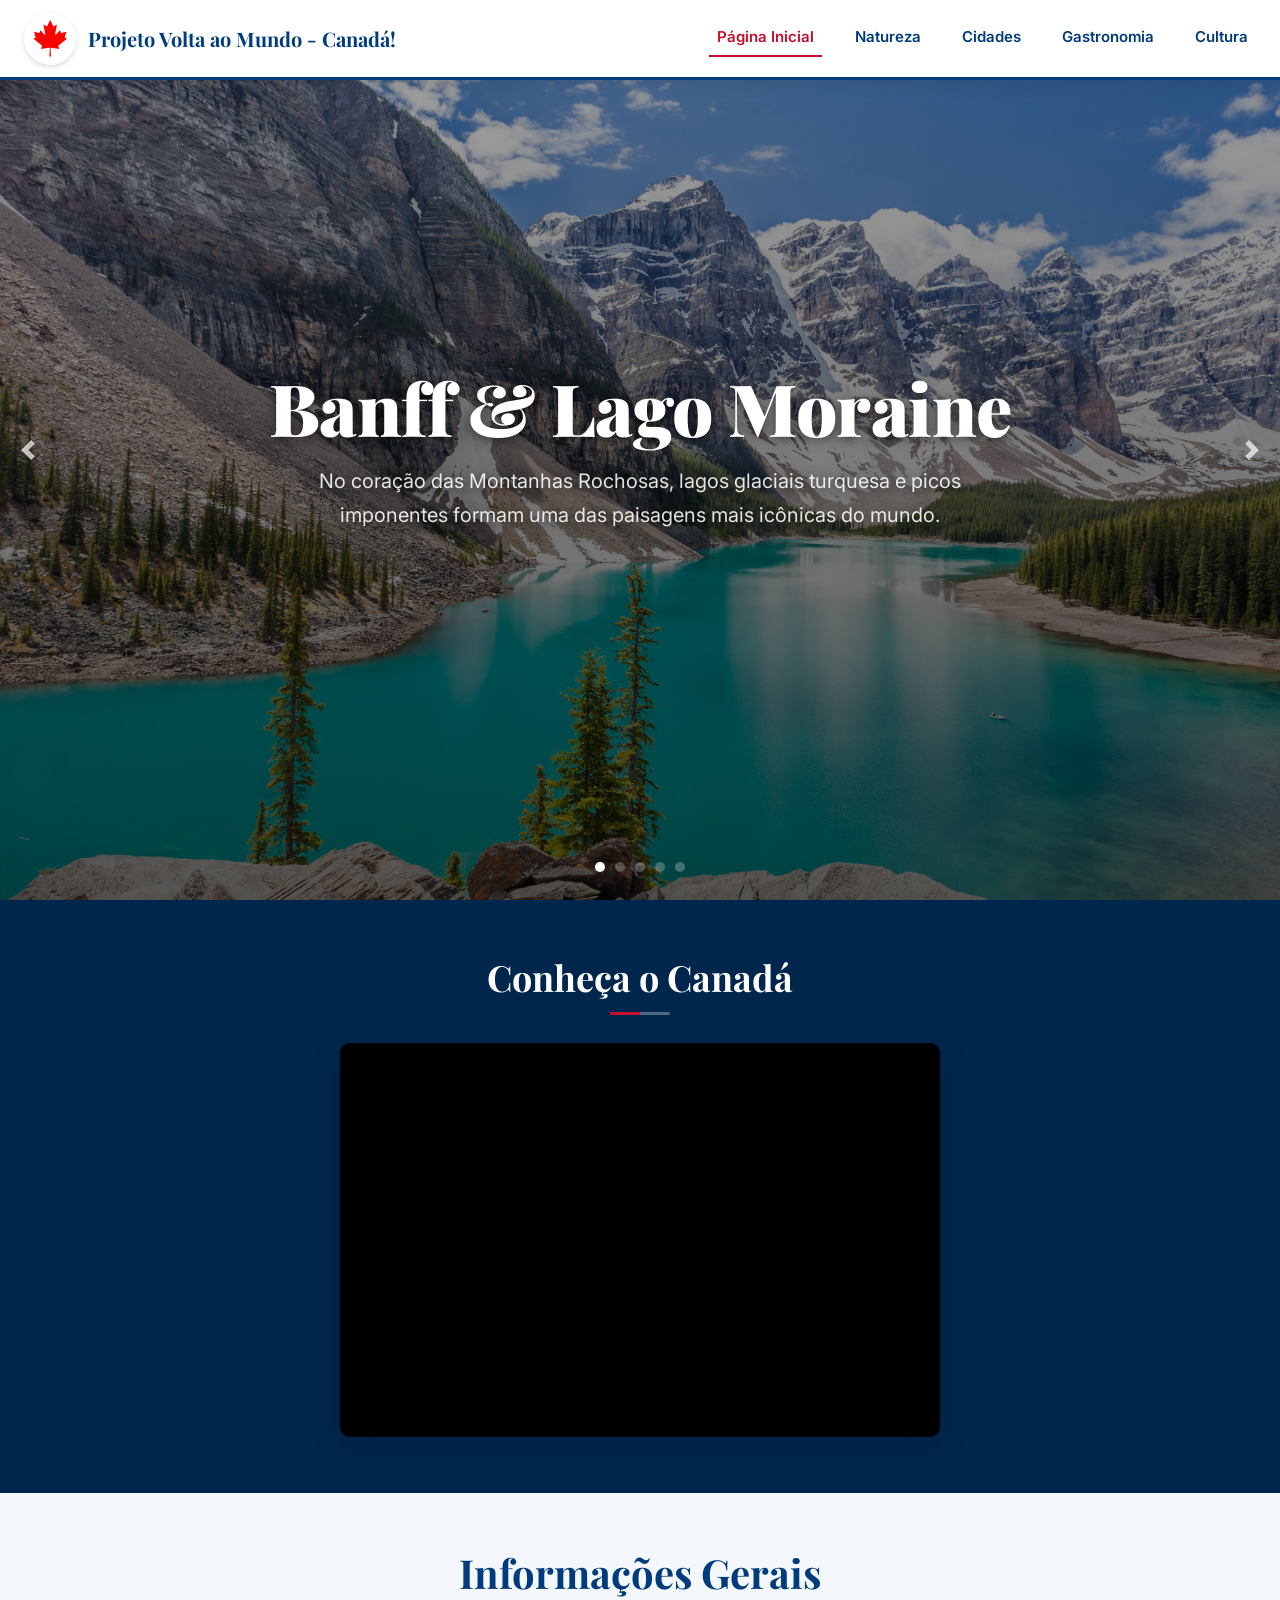
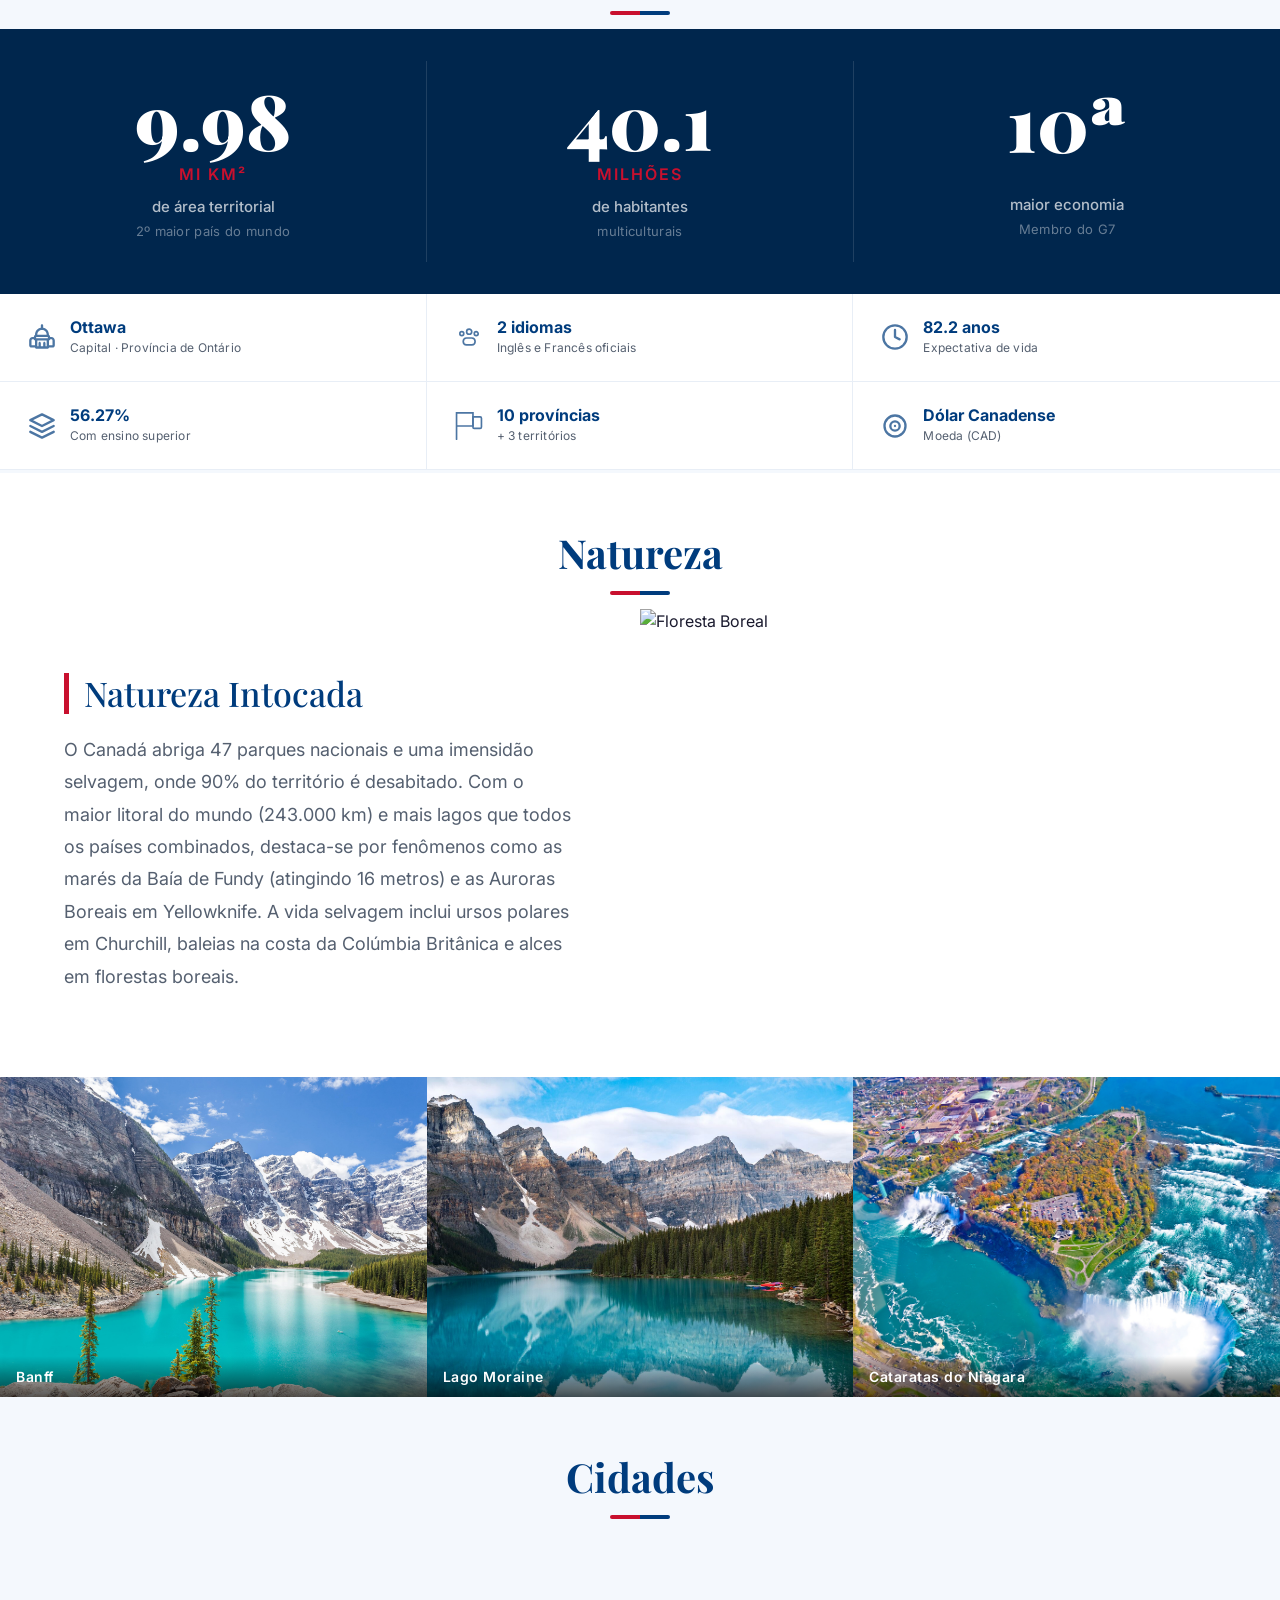
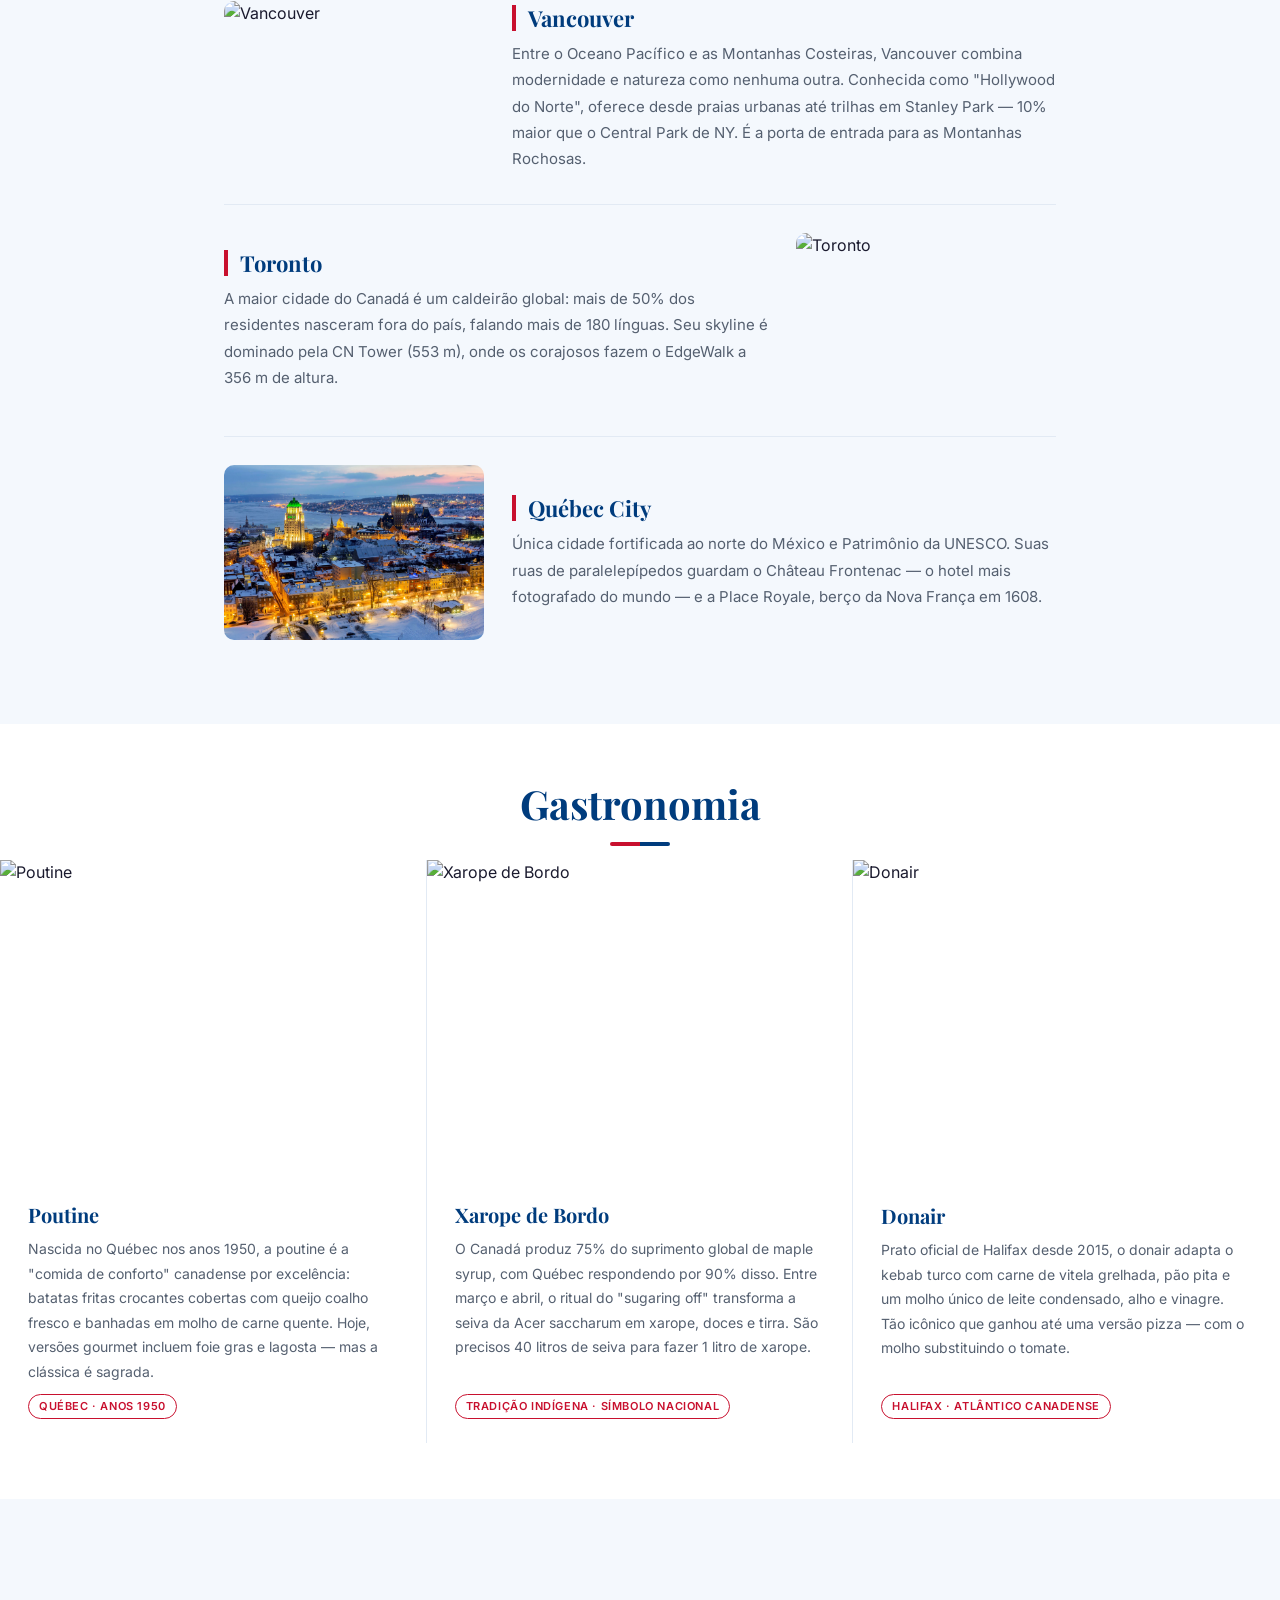
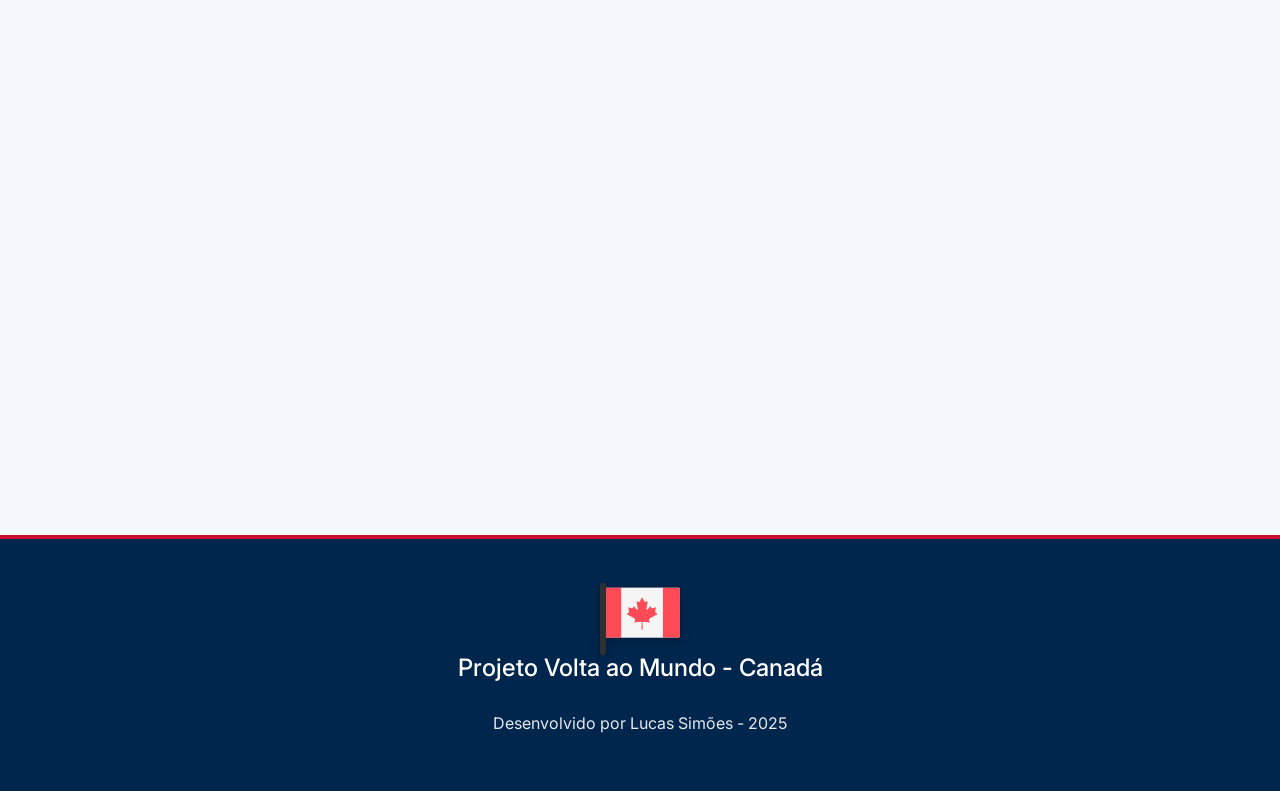
==== commit 33845b00: "feat: reestrutura layout das seções e adiciona carousel no hero" ====
--- a/index.html
+++ b/index.html
@@ -20,7 +20,7 @@
     <link rel="stylesheet" href="style.css">
 </head>
 
-<body data-spy="scroll" data-target="#mainNav" data-offset="130">
+<body data-spy="scroll" data-target="#mainNav" data-offset="85">
 
     <!-- NAVBAR -->
     <nav id="mainNav" class="navbar navbar-expand-lg">
@@ -51,48 +51,81 @@
         </div>
     </nav>
 
-    <!-- SEÇÃO: HERO -->
+    <!-- SEÇÃO: HERO — Bootstrap Carousel -->
     <section id="hero">
-        <div class="hero">
-            <div class="heroContent">
-                <h1>Descubra a beleza do Canadá!</h1>
-                <p>Bem-vindo ao Canadá, onde o extraordinário faz parte do cotidiano. De auroras boreais que iluminam o
-                    céu
-                    do Norte a metrópoles vibrantes, esse país une paisagens deslumbrantes, diversidade cultural e
-                    hospitalidade calorosa. Aqui, a natureza exibe seus espetáculos mais impressionantes sem cerimônias,
-                    e cada viagem transforma-se em uma coleção de momentos inesquecíveis. Descubra o que faz desse país
-                    um lugar excepcional.</p>
-            </div>
+        <div id="heroCarousel" class="carousel slide carousel-fade" data-ride="carousel" data-interval="5000">
+
+            <!-- Indicators -->
+            <ol class="carousel-indicators">
+                <li data-target="#heroCarousel" data-slide-to="0" class="active"></li>
+                <li data-target="#heroCarousel" data-slide-to="1"></li>
+                <li data-target="#heroCarousel" data-slide-to="2"></li>
+                <li data-target="#heroCarousel" data-slide-to="3"></li>
+                <li data-target="#heroCarousel" data-slide-to="4"></li>
+            </ol>
+
+            <div class="carousel-inner">
+                <div class="carousel-item active">
+                    <div class="heroSlide" style="background-image: url('images/banff.jpg');">
+                        <div class="heroOverlay"></div>
+                        <div class="heroCaption">
+                            <h1>Banff &amp; Lago Moraine</h1>
+                            <p>No coração das Montanhas Rochosas, lagos glaciais turquesa e picos imponentes formam uma das paisagens mais icônicas do mundo.</p>
+                        </div>
+                    </div>
+                </div>
+                <div class="carousel-item">
+                    <div class="heroSlide" style="background-image: url('images/2022_MoraineLake_TravelAlberta_RothandRamberg (3).jpg');">
+                        <div class="heroOverlay"></div>
+                        <div class="heroCaption">
+                            <h1>Lago Moraine</h1>
+                            <p>Suas águas de um azul impossível, alimentadas pelo degelo das geleiras, tornam este lago um dos mais fotografados do planeta.</p>
+                        </div>
+                    </div>
+                </div>
+                <div class="carousel-item">
+                    <div class="heroSlide" style="background-image: url('images/niagara-falls-aerial-view-canadian-canada-146637444.webp');">
+                        <div class="heroOverlay"></div>
+                        <div class="heroCaption">
+                            <h1>Cataratas do Niágara</h1>
+                            <p>Uma das cachoeiras mais poderosas da Terra, na fronteira entre o Canadá e os Estados Unidos, atrai milhões de visitantes por ano.</p>
+                        </div>
+                    </div>
+                </div>
+                <div class="carousel-item">
+                    <div class="heroSlide" style="background-image: url('images/upper-town-winter-old-quebec-city-canada.avif');">
+                        <div class="heroOverlay"></div>
+                        <div class="heroCaption">
+                            <h1>Cidade Velha de Québec</h1>
+                            <p>A única cidade murada ao norte do México — Patrimônio da UNESCO, com ruas de paralelepípedos e arquitetura francesa intacta.</p>
+                        </div>
+                    </div>
+                </div>
+                <div class="carousel-item">
+                    <div class="heroSlide" style="background-image: url('images/vancouver-skyline-min.webp');">
+                        <div class="heroOverlay"></div>
+                        <div class="heroCaption">
+                            <h1>Vancouver</h1>
+                            <p>Eleita repetidamente uma das melhores cidades para se viver no mundo, com o Oceano Pacífico à frente e montanhas nevadas ao fundo.</p>
+                        </div>
+                    </div>
+                </div>
+            </div>
+
+            <!-- Controls -->
+            <a class="carousel-control-prev" href="#heroCarousel" role="button" data-slide="prev">
+                <span class="carousel-control-prev-icon" aria-hidden="true"></span>
+                <span class="sr-only">Anterior</span>
+            </a>
+            <a class="carousel-control-next" href="#heroCarousel" role="button" data-slide="next">
+                <span class="carousel-control-next-icon" aria-hidden="true"></span>
+                <span class="sr-only">Próximo</span>
+            </a>
         </div>
     </section>
 
     <!-- SEÇÃO: SOBRE -->
     <section id="sobre">
-        <div class="informacoesCanadaContainer">
-            <div class="informacoesCanada" data-aos="fade-right">
-                <h2>Características Gerais</h2>
-                <p>O Canadá, localizado na América do Norte, é o segundo maior país do mundo em extensão
-                    territorial, com 9.985.000 km², fazendo fronteira terrestre apenas com os Estados Unidos
-                    (incluindo o Alasca) e banhado pelos oceanos Atlântico, Pacífico e Ártico
-                    <sup><a href="https://pt.wikipedia.org/wiki/Geografia_do_Canad%C3%A1">1</a></sup>. Sua capital,
-                    Ottawa, situa-se na província de Ontário, enquanto as cidades mais populosas são Toronto, Montreal
-                    e Vancouver <sup><a href="https://www.significados.com.br/canada/">2</a></sup>.
-                </p>
-                <p>A população, de aproximadamente 40,1 milhões de habitantes (2023), é marcada pela sua diversidade
-                    étnica incluindo os Métis, Primeiras Nações e Inuítes
-                    <sup><a href="https://hibonjour.com/cultura-do-canada-dicas/">3</a></sup>.
-                </p>
-                <p>O país adota o bilinguismo oficial (inglês e francês), com o francês concentrado principalmente em
-                    Quebec, e sua moeda é o dólar canadense (CAD)
-                    <sup><a href="https://mundoeducacao.uol.com.br/geografia/canada.htm">4</a></sup>.
-                </p>
-            </div>
-            <div class="imageContainer" data-aos="fade-left">
-                <img class="informacoesCanadaImg" src="images/1517857737_image1.jpeg"
-                    alt="Lake Louise em Banff National Park">
-            </div>
-        </div>
-
         <div class="videoSection" data-aos="fade-up">
             <div class="videoContainer">
                 <h2 class="videoTitle">Conheça o Canadá</h2>
@@ -214,115 +247,124 @@
         <h2 class="sectionTitle" data-aos="fade-up">Natureza</h2>
         <div class="informacoesCanadaContainer">
             <div class="informacoesCanada" data-aos="fade-right">
-                <h2>Natureza</h2>
+                <h2>Natureza Intocada</h2>
                 <p>O Canadá abriga 47 parques nacionais e uma imensidão selvagem, onde 90% do território é desabitado.
                     Com o maior litoral do mundo (243.000 km) e mais lagos que todos os países combinados,
-                    destaca-se por fenômenos como as marés da Baía de Fundy (atingindo 16 metros) e as Luzes do Norte em
+                    destaca-se por fenômenos como as marés da Baía de Fundy (atingindo 16 metros) e as Auroras Boreais em
                     Yellowknife. A vida selvagem inclui ursos polares em Churchill, baleias na costa da Colúmbia
-                    Britânica e alces em florestas boreais, oferecendo experiências únicas de conservação e aventura.
-                </p>
+                    Britânica e alces em florestas boreais.</p>
             </div>
             <div class="imageContainer" data-aos="fade-left">
                 <img class="informacoesCanadaImg" src="images/destaque-header-desktop-descobrir-FlorestaBoreal-1.jpg"
                     alt="Floresta Boreal">
             </div>
         </div>
+
+        <div class="natGaleria">
+            <div class="natGaleriaItem" data-aos="fade-up" data-aos-delay="0">
+                <img src="images/banff.jpg" alt="Banff">
+                <div class="natGaleriaLabel">Banff</div>
+            </div>
+            <div class="natGaleriaItem" data-aos="fade-up" data-aos-delay="100">
+                <img src="images/2022_MoraineLake_TravelAlberta_RothandRamberg (3).jpg" alt="Lago Moraine">
+                <div class="natGaleriaLabel">Lago Moraine</div>
+            </div>
+            <div class="natGaleriaItem" data-aos="fade-up" data-aos-delay="200">
+                <img src="images/Aerial-view-of-amazing-niagara-falls-Canada-and-United-States-of-America-.jpg" alt="Cataratas do Niágara">
+                <div class="natGaleriaLabel">Cataratas do Niágara</div>
+            </div>
+        </div>
     </section>
 
     <!-- SEÇÃO: CIDADES -->
     <section id="cidades">
         <h2 class="sectionTitle" data-aos="fade-up">Cidades</h2>
-        <div class="informacoesCanadaContainer">
-            <div class="informacoesCanada" data-aos="fade-right">
-                <h2>Vancouver</h2>
-                <p>Entre o Oceano Pacífico e as Montanhas Costeiras, Vancouver combina modernidade e natureza como
-                    nenhuma outra. Conhecida como "Hollywood do Norte" por seus estúdios de cinema, a cidade oferece
-                    desde praias urbanas até trilhas em Stanley Park (um parque 10% maior que o Central Park de NY!).
-                    Com uma população multicultural e o segundo maior Chinatown das Américas, é a porta de entrada para
-                    as Montanhas Rochosas.</p>
-            </div>
-            <div class="imageContainer" data-aos="fade-left">
-                <img class="informacoesCanadaImg" src="images/Vancouver_Skyline_and_Mountains.jpg" alt="Vancouver">
-            </div>
-        </div>
-
-        <div class="informacoesCanadaContainer">
-            <div class="imageContainer" data-aos="fade-right">
-                <img class="informacoesCanadaImg" src="images/nina-stavlund-toronto-1440x956.webp" alt="Toronto">
-            </div>
-            <div class="informacoesCanada" data-aos="fade-left">
-                <h2>Toronto</h2>
-                <p>A maior cidade do Canadá é um caldeirão global: mais de 50% de seus residentes nasceram fora do
-                    país, falando mais de 180 línguas. Seu skyline é dominado pela CN Tower (553m), onde os corajosos
-                    fazem EdgeWalk a 356m de altura! Bairros como Kensington Market (feiras multicores) e Distillery
-                    District (herança vitoriana) mostram sua alma eclética.</p>
-            </div>
-        </div>
-
-        <div class="informacoesCanadaContainer">
-            <div class="informacoesCanada" data-aos="fade-right">
-                <h2>Québec City</h2>
-                <p>Única cidade fortificada ao norte do México, Quebec City transporta você à Europa sem sair da
-                    América. Patrimônio da UNESCO, suas ruas de paralelepípedos guardam o Château Frontenac (o hotel
-                    mais fotografado do mundo!) e a Place Royale, berço da Nova França (1608). No inverno, o Carnaval
-                    de Québec invade as ruas com esculturas de gelo e desfiles. Curiosidade: 95% dos moradores falam
-                    francês!</p>
-            </div>
-            <div class="imageContainer" data-aos="fade-left">
-                <img class="informacoesCanadaImg"
-                    src="images/01_hero_vieuxquebec_credit_destination_quebec_cite_web.webp" alt="Québec City">
-            </div>
+        <div class="cidadesGrid">
+
+            <div class="cidadeCard" data-aos="fade-up" data-aos-delay="0">
+                <div class="cidadeCardImg">
+                    <img src="images/vancouver-skyline-min.webp" alt="Vancouver">
+                </div>
+                <div class="cidadeCardBody">
+                    <h3>Vancouver</h3>
+                    <p>Entre o Oceano Pacífico e as Montanhas Costeiras, Vancouver combina modernidade e natureza como
+                        nenhuma outra. Conhecida como "Hollywood do Norte", oferece desde praias urbanas até trilhas em
+                        Stanley Park — 10% maior que o Central Park de NY. É a porta de entrada para as Montanhas
+                        Rochosas.</p>
+                </div>
+            </div>
+
+            <div class="cidadeCard" data-aos="fade-up" data-aos-delay="100">
+                <div class="cidadeCardImg">
+                    <img src="images/nina-stavlund-toronto-1440x956.webp" alt="Toronto">
+                </div>
+                <div class="cidadeCardBody">
+                    <h3>Toronto</h3>
+                    <p>A maior cidade do Canadá é um caldeirão global: mais de 50% dos residentes nasceram fora do país,
+                        falando mais de 180 línguas. Seu skyline é dominado pela CN Tower (553 m), onde os corajosos
+                        fazem o EdgeWalk a 356 m de altura.</p>
+                </div>
+            </div>
+
+            <div class="cidadeCard" data-aos="fade-up" data-aos-delay="200">
+                <div class="cidadeCardImg">
+                    <img src="images/upper-town-winter-old-quebec-city-canada.avif" alt="Québec City">
+                </div>
+                <div class="cidadeCardBody">
+                    <h3>Québec City</h3>
+                    <p>Única cidade fortificada ao norte do México e Patrimônio da UNESCO. Suas ruas de paralelepípedos
+                        guardam o Château Frontenac — o hotel mais fotografado do mundo — e a Place Royale, berço da
+                        Nova França em 1608.</p>
+                </div>
+            </div>
+
         </div>
     </section>
 
     <!-- SEÇÃO: GASTRONOMIA -->
     <section id="gastronomia">
         <h2 class="sectionTitle" data-aos="fade-up">Gastronomia</h2>
-        <div class="informacoesCanadaContainer">
-            <div class="informacoesCanada" data-aos="fade-right">
-                <h2>Poutine</h2>
-                <p>Nascida no Québec nos anos 1950, a poutine é a "comida de conforto" canadense por excelência:
-                    batatas fritas crocantes cobertas com queijo coalho fresco (em grãos, chamado fromage en grains) e
-                    banhadas em molho de carne quente (gravy). Reza a lenda que o prato surgiu quando um cliente pediu
-                    "uma bagunça" (poutine, em québécois) num restaurante rural. Hoje, variações gourmet incluem
-                    ingredientes como foie gras, lagosta ou até curry, mas a versão clássica é sagrada — especialmente
-                    após festas ou em dias frios. Curiosidade: Há um debate nacional sobre quem inventou a iguaria, mas
-                    Drummondville, Saint-Hyacinthe e Warwick reivindicam o título!</p>
-            </div>
-            <div class="imageContainer" data-aos="fade-left">
-                <img class="informacoesCanadaImg" src="images/La_Banquise_Poutine.jpg" alt="Poutine">
-            </div>
-        </div>
-
-        <div class="informacoesCanadaContainer">
-            <div class="imageContainer" data-aos="fade-right">
-                <img class="informacoesCanadaImg" src="images/_87131764_thinkstockphotos.jpg" alt="Maple Syrup">
-            </div>
-            <div class="informacoesCanada" data-aos="fade-left">
-                <h2>Xarope de Bordo (Maple Syrup)</h2>
-                <p>Mais que um símbolo nacional, o xarope de bordo é uma tradição ancestral: povos indígenas já
-                    extraíam a seça da Acer saccharum séculos antes da colonização. O Canadá produz 75% do suprimento
-                    global, com Québec respondendo por 90% dessa produção. Entre março e abril, o ritual de "sugaring
-                    off" enche cabanas rústicas (cabanes à sucre) de famílias que fervem a seça em tachos e a
-                    transformam em xarope, tirra ou doces. Usado em panquecas, waffles e até em carnes defumadas, seu
-                    sabor terroso define a doçura canadense. Dado crucial: São necessários 40 litros de seça para fazer
-                    apenas 1 litro de xarope!</p>
-            </div>
-        </div>
-
-        <div class="informacoesCanadaContainer">
-            <div class="informacoesCanada" data-aos="fade-right">
-                <h2>Donair</h2>
-                <p>O donair é o rei das comidas de rua no Atlântico canadense — especialmente em Halifax, onde foi
-                    declarado "prato oficial da cidade" em 2015. Criado por imigrantes gregos nos anos 1970, adapta o
-                    kebab turco: carne de vitela temperada e grelhada é envolta em pão pita e regada com um molho único
-                    de leite condensado, alho e vinagre. A versão de Halifax é tão icônica que inspirou cadeias
-                    nacionais como King of Donair. Serve-se tradicionalmente após baladas ou eventos esportivos. Prova
-                    de amor local: Há até uma pizza de donair, com o molho substituindo o tomate!</p>
-            </div>
-            <div class="imageContainer" data-aos="fade-left">
-                <img class="informacoesCanadaImg" src="images/halifax-donair.jpg" alt="Donair">
-            </div>
+        <div class="gastroGrid">
+
+            <div class="gastroCard" data-aos="fade-up" data-aos-delay="0">
+                <div class="gastroCardImg">
+                    <img src="images/La_Banquise_Poutine.jpg" alt="Poutine">
+                </div>
+                <div class="gastroCardBody">
+                    <h3>Poutine</h3>
+                    <p>Nascida no Québec nos anos 1950, a poutine é a "comida de conforto" canadense por excelência:
+                        batatas fritas crocantes cobertas com queijo coalho fresco e banhadas em molho de carne quente.
+                        Hoje, versões gourmet incluem foie gras e lagosta — mas a clássica é sagrada.</p>
+                    <span class="gastroTag">Québec · Anos 1950</span>
+                </div>
+            </div>
+
+            <div class="gastroCard" data-aos="fade-up" data-aos-delay="120">
+                <div class="gastroCardImg">
+                    <img src="images/_87131764_thinkstockphotos.jpg" alt="Xarope de Bordo">
+                </div>
+                <div class="gastroCardBody">
+                    <h3>Xarope de Bordo</h3>
+                    <p>O Canadá produz 75% do suprimento global de maple syrup, com Québec respondendo por 90% disso.
+                        Entre março e abril, o ritual do "sugaring off" transforma a seiva da Acer saccharum em xarope,
+                        doces e tirra. São precisos 40 litros de seiva para fazer 1 litro de xarope.</p>
+                    <span class="gastroTag">Tradição Indígena · Símbolo Nacional</span>
+                </div>
+            </div>
+
+            <div class="gastroCard" data-aos="fade-up" data-aos-delay="240">
+                <div class="gastroCardImg">
+                    <img src="images/halifax-donair.jpg" alt="Donair">
+                </div>
+                <div class="gastroCardBody">
+                    <h3>Donair</h3>
+                    <p>Prato oficial de Halifax desde 2015, o donair adapta o kebab turco com carne de vitela grelhada,
+                        pão pita e um molho único de leite condensado, alho e vinagre. Tão icônico que ganhou até uma
+                        versão pizza — com o molho substituindo o tomate.</p>
+                    <span class="gastroTag">Halifax · Atlântico Canadense</span>
+                </div>
+            </div>
+
         </div>
     </section>
 
--- a/style.css
+++ b/style.css
@@ -22,128 +22,101 @@
     background: var(--bg-page);
     min-height: 100vh;
     color: var(--text);
-    padding-top: 80px;
-}
-
-.hero {
+}
+
+/* ── Hero Carousel ── */
+#hero {
+    margin-top: 0;
+    padding: 0;
+}
+
+#heroCarousel,
+#heroCarousel .carousel-inner,
+#heroCarousel .carousel-item {
+    height: 100vh;
+}
+
+.heroSlide {
+    height: 100%;
+    background-size: cover;
+    background-position: center;
     position: relative;
-    height: 100vh;
-    width: 100%;
-    background: linear-gradient(rgba(0, 0, 0, 0.6), rgba(0, 0, 0, 0.8)),
-        url("images/lake\ louise.jpg") no-repeat center center;
-    background-size: cover;
-    background-position: center top;
-    display: flex;
+    display: flex;
+    align-items: center;
     justify-content: center;
-    align-items: center;
-    overflow: hidden;
+}
+
+.heroOverlay {
+    position: absolute;
+    inset: 0;
+    background: linear-gradient(to bottom, rgba(0,0,0,0.35) 0%, rgba(0,0,0,0.65) 100%);
+}
+
+.heroCaption {
+    position: relative;
+    z-index: 2;
     text-align: center;
-}
-
-.heroContent {
-    position: relative;
-    z-index: 3;
-    max-width: 900px;
-    padding: 30px;
-    color: #ffffff;
-    text-shadow: 0 2px 10px rgba(0, 0, 0, 0.7);
-    width: 100%;
-    height: 100%;
-    display: flex;
-    flex-direction: column;
-    justify-content: center;
-    align-items: center;
-}
-
-.heroContent h1 {
+    color: var(--white);
+    padding: 0 24px;
+    max-width: 800px;
+    text-shadow: 0 2px 12px rgba(0,0,0,0.6);
+}
+
+.heroCaption h1 {
     font-family: var(--font-display);
     font-size: clamp(36px, 6vw, 72px);
     font-weight: 900;
     line-height: 1.1;
-    padding: 0 0 24px 0;
+    margin-bottom: 16px;
     letter-spacing: -0.5px;
 }
 
-.heroContent p {
-    font-size: clamp(16px, 2vw, 20px);
-    line-height: 1.8;
-    max-width: 680px;
-    color: rgba(255,255,255,0.9);
-}
-
-.background {
-    position: absolute;
-    top: 0;
-    left: 0;
-    width: 100%;
-    height: 100%;
-    z-index: -1;
-}
-
-.background img {
-    width: 100%;
-    height: 100%;
-    object-fit: cover;
-}
-
-.scrollIndicator {
-    position: absolute;
-    bottom: 30px;
-    left: 50%;
-    transform: translateX(-50%);
-    color: #ffffff;
-    font-size: 0.9rem;
-    z-index: 4;
-    display: flex;
-    flex-direction: column;
-    align-items: center;
-}
-
-.scrollIndicator span {
-    margin-bottom: 10px;
-    font-weight: 600px;
-    letter-spacing: 1px;
-}
-
-.arrowDown {
-    position: absolute;
-    bottom: 24px;
-    display: flex;
-    justify-content: center;
-    align-items: center;
-    width: 50px;
-    height: 50px;
-    animation: bounce 2s infinite;
-}
-
-.arrowDown svg {
-    width: 100%;
-    height: 100%;
-}
-
-.arrowDown path {
-    fill: #17c5e7;
-    stroke: #0d9bbb;
-}
-
-@keyframes titleGlow {
-    0% {
-        text-shadow: 0 0 10px rgba(0, 212, 255, 0.3);
-    }
-    100% {
-        text-shadow: 0 0 30px rgba(0, 212, 255, 0.7),
-            0 0 60px rgba(0, 212, 255, 0.4);
-    }
+.heroCaption p {
+    font-size: clamp(15px, 2vw, 20px);
+    line-height: 1.7;
+    color: rgba(255,255,255,0.88);
+    margin: 0;
+}
+
+/* Carousel controls — bump size and position above the indicators */
+#heroCarousel .carousel-control-prev,
+#heroCarousel .carousel-control-next {
+    width: 56px;
+    opacity: 0.7;
+}
+
+#heroCarousel .carousel-control-prev:hover,
+#heroCarousel .carousel-control-next:hover {
+    opacity: 1;
+}
+
+#heroCarousel .carousel-indicators {
+    margin-bottom: 28px;
+}
+
+#heroCarousel .carousel-indicators li {
+    width: 10px;
+    height: 10px;
+    border-radius: 50%;
+    border: none;
+    background: rgba(255,255,255,0.5);
+    margin: 0 5px;
+}
+
+#heroCarousel .carousel-indicators li.active {
+    background: var(--white);
+}
+
+/* ── Scrollspy active nav link ── */
+.navLinks .nav-item.active > .nav-link,
+.navLinks .nav-link.active {
+    color: var(--red);
+    border-bottom-color: var(--red);
 }
 
 @keyframes bounce {
-    0%,
-    100% {
-        transform: translateY(0);
-    }
-    50% {
-        transform: translateY(-10px);
-    }
+    0%, 100% { transform: translateY(0); }
+    50%       { transform: translateY(-10px); }
 }
 
 .navbar {
@@ -181,7 +154,10 @@
 }
 
 .navbar-collapse {
-    flex-grow: 0;
+    flex-grow: 1;
+    display: flex;
+    justify-content: flex-end;
+    align-items: center;
 }
 
 .logoContainer {
@@ -219,6 +195,9 @@
     display: flex;
     gap: 25px;
     list-style: none;
+    margin: 0;
+    padding: 0;
+    align-items: center;
 }
 
 .navLinks a {
@@ -562,6 +541,9 @@
         border-top: 1px solid #c8dff5;
         margin-top: 8px;
         border-radius: 6px;
+        display: block;
+        justify-content: unset;
+        align-items: unset;
     }
 
     .navLinks {
@@ -669,6 +651,223 @@
 .copyright {
     font-size: 16px;
     color: rgba(255, 255, 255, 0.9);
+}
+
+/* ── Natureza: galeria de 3 imagens ── */
+.natGaleria {
+    display: grid;
+    grid-template-columns: repeat(3, 1fr);
+    gap: 0;
+}
+
+.natGaleriaItem {
+    position: relative;
+    overflow: hidden;
+    aspect-ratio: 4 / 3;
+}
+
+.natGaleriaItem img {
+    width: 100%;
+    height: 100%;
+    object-fit: cover;
+    display: block;
+}
+
+.natGaleriaLabel {
+    position: absolute;
+    bottom: 0;
+    left: 0;
+    right: 0;
+    padding: 10px 16px;
+    background: linear-gradient(to top, rgba(0,0,0,0.65), transparent);
+    color: var(--white);
+    font-size: 14px;
+    font-weight: 600;
+    letter-spacing: 0.5px;
+}
+
+/* ── Cidades: cards horizontais ── */
+.cidadesGrid {
+    display: flex;
+    flex-direction: column;
+    gap: 0;
+    padding: 40px clamp(20px, 5vw, 80px) 56px;
+    max-width: 960px;
+    margin: 0 auto;
+}
+
+.cidadeCard {
+    display: flex;
+    gap: 28px;
+    align-items: center;
+    padding: 28px 0;
+    border-bottom: 1px solid #e2eaf4;
+}
+
+.cidadeCard:last-child {
+    border-bottom: none;
+}
+
+.cidadeCard:nth-child(even) {
+    flex-direction: row-reverse;
+}
+
+.cidadeCardImg {
+    flex: 0 0 260px;
+    height: 175px;
+    border-radius: 10px;
+    overflow: hidden;
+}
+
+.cidadeCardImg img {
+    width: 100%;
+    height: 100%;
+    object-fit: cover;
+    display: block;
+}
+
+.cidadeCardBody h3 {
+    font-family: var(--font-display);
+    font-size: 22px;
+    font-weight: 700;
+    color: var(--navy);
+    margin-bottom: 10px;
+    border-left: 4px solid var(--red);
+    padding-left: 12px;
+}
+
+.cidadeCardBody p {
+    font-size: 15px;
+    line-height: 1.75;
+    color: var(--text-muted);
+    margin: 0;
+}
+
+/* ── Gastronomia: grid de 3 cards verticais ── */
+.gastroGrid {
+    display: grid;
+    grid-template-columns: repeat(3, 1fr);
+    gap: 0;
+    padding-bottom: 56px;
+}
+
+.gastroCard {
+    display: flex;
+    flex-direction: column;
+    border-right: 1px solid #e2eaf4;
+}
+
+.gastroCard:last-child {
+    border-right: none;
+}
+
+.gastroCardImg {
+    aspect-ratio: 4 / 3;
+    overflow: hidden;
+}
+
+.gastroCardImg img {
+    width: 100%;
+    height: 100%;
+    object-fit: cover;
+    display: block;
+}
+
+.gastroCardBody {
+    padding: 24px 28px;
+    flex: 1;
+    display: flex;
+    flex-direction: column;
+    gap: 10px;
+}
+
+.gastroCardBody h3 {
+    font-family: var(--font-display);
+    font-size: 20px;
+    font-weight: 700;
+    color: var(--navy);
+    margin: 0;
+}
+
+.gastroCardBody p {
+    font-size: 14px;
+    line-height: 1.75;
+    color: var(--text-muted);
+    margin: 0;
+    flex: 1;
+}
+
+.gastroTag {
+    display: inline-block;
+    font-size: 11px;
+    font-weight: 600;
+    letter-spacing: 0.6px;
+    text-transform: uppercase;
+    color: var(--red);
+    border: 1px solid var(--red);
+    border-radius: 20px;
+    padding: 3px 10px;
+    align-self: flex-start;
+    margin-top: auto;
+}
+
+/* ── Responsivo: novos layouts ── */
+@media (max-width: 991px) {
+    .natGaleria {
+        grid-template-columns: repeat(3, 1fr);
+    }
+
+    .cidadesGrid {
+        padding: 24px 20px 40px;
+    }
+
+    .cidadeCard,
+    .cidadeCard:nth-child(even) {
+        flex-direction: column;
+        gap: 16px;
+    }
+
+    .cidadeCardImg {
+        flex: none;
+        width: 100%;
+        height: 200px;
+    }
+
+    .gastroGrid {
+        grid-template-columns: 1fr;
+    }
+
+    .gastroCard {
+        border-right: none;
+        border-bottom: 1px solid #e2eaf4;
+        flex-direction: row;
+    }
+
+    .gastroCard:last-child {
+        border-bottom: none;
+    }
+
+    .gastroCardImg {
+        flex: 0 0 140px;
+        aspect-ratio: unset;
+        height: 140px;
+    }
+}
+
+@media (max-width: 600px) {
+    .natGaleria {
+        grid-template-columns: 1fr;
+    }
+
+    .gastroCard {
+        flex-direction: column;
+    }
+
+    .gastroCardImg {
+        flex: none;
+        width: 100%;
+        height: 200px;
+    }
 }
 
 /* Back to top button */
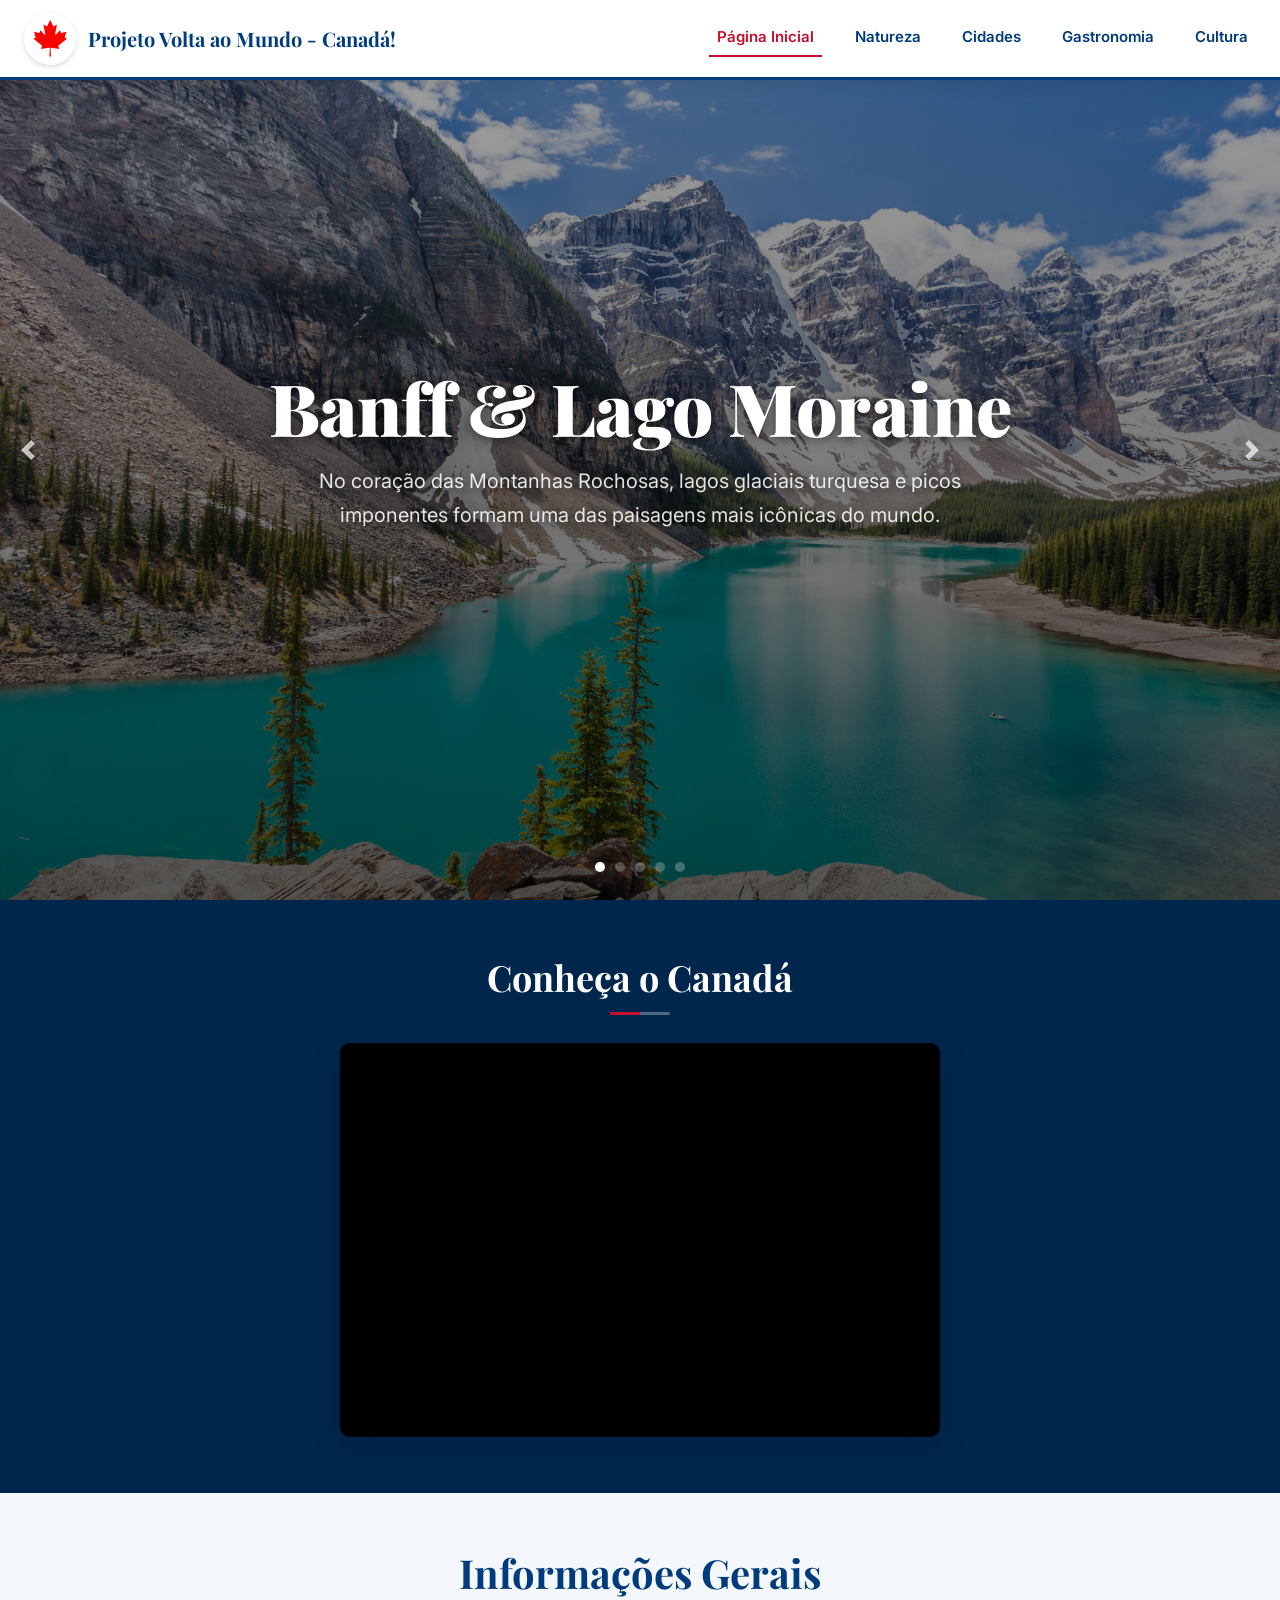
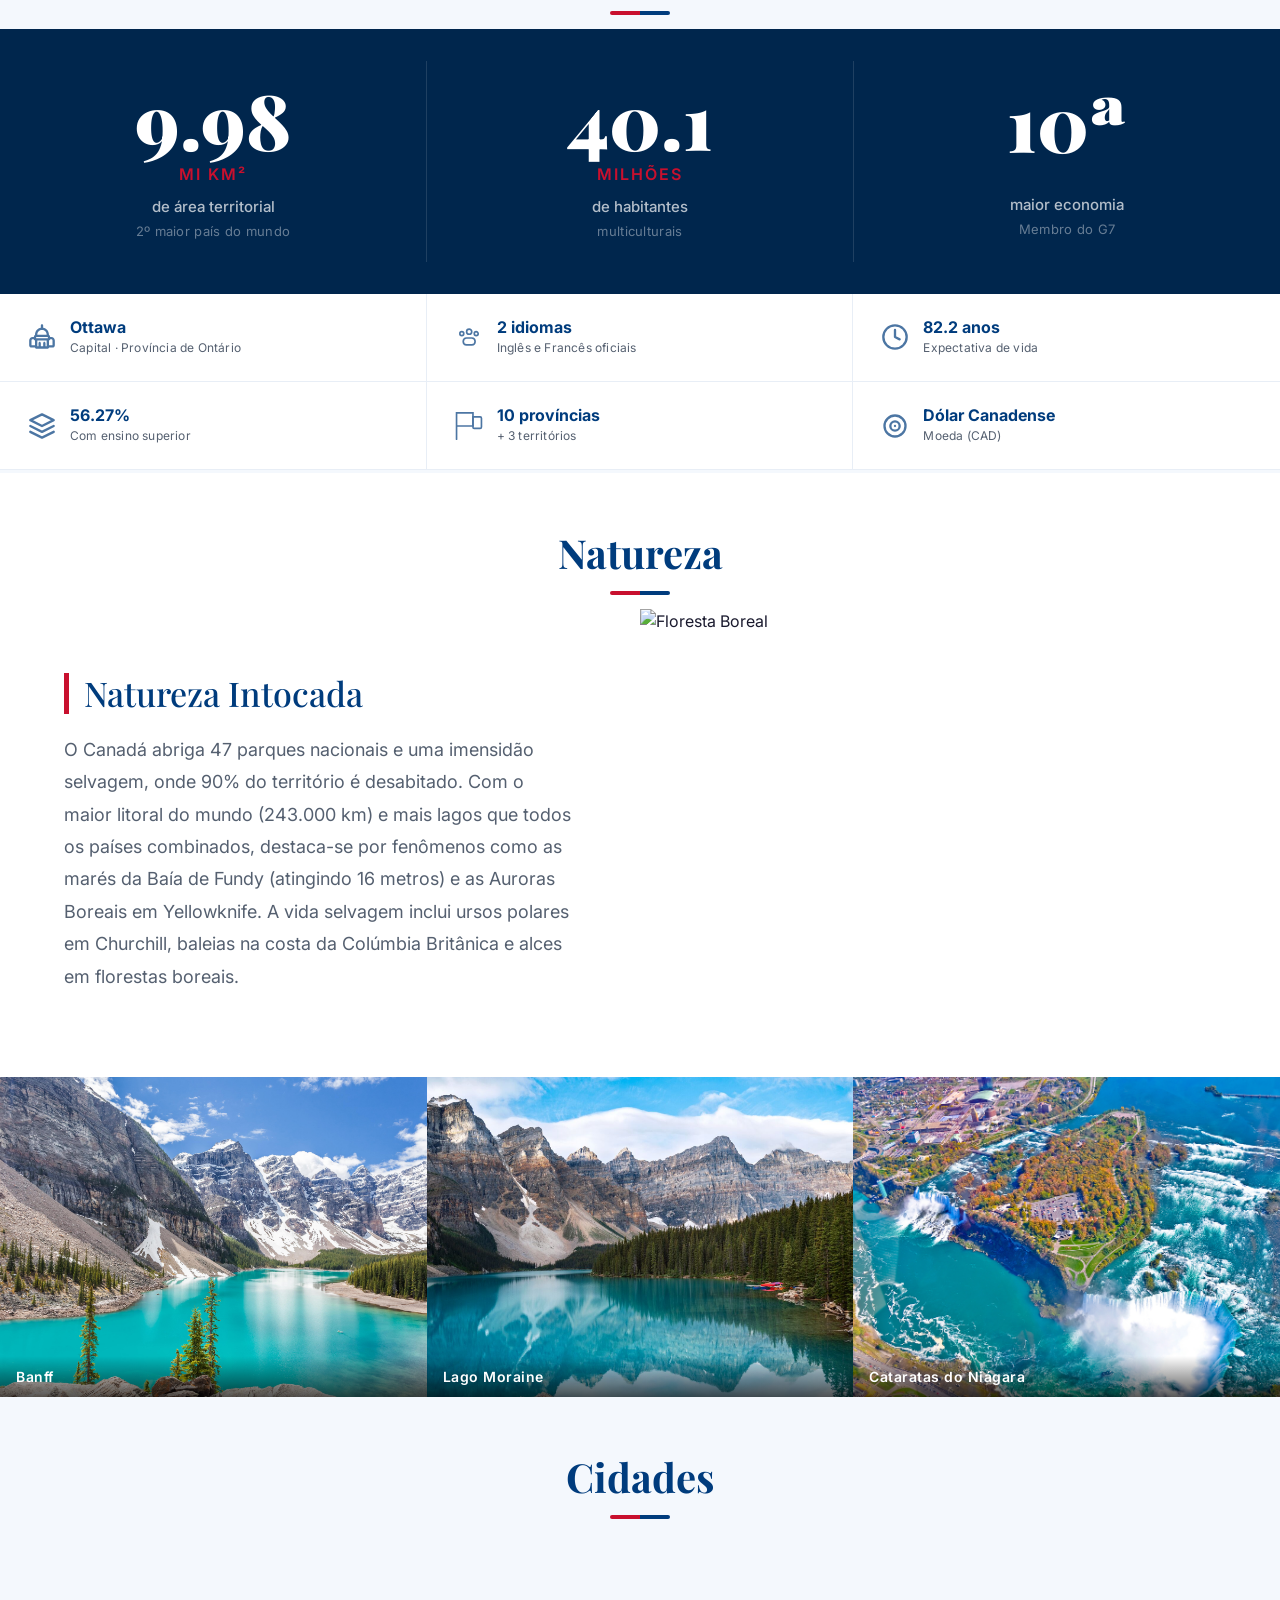
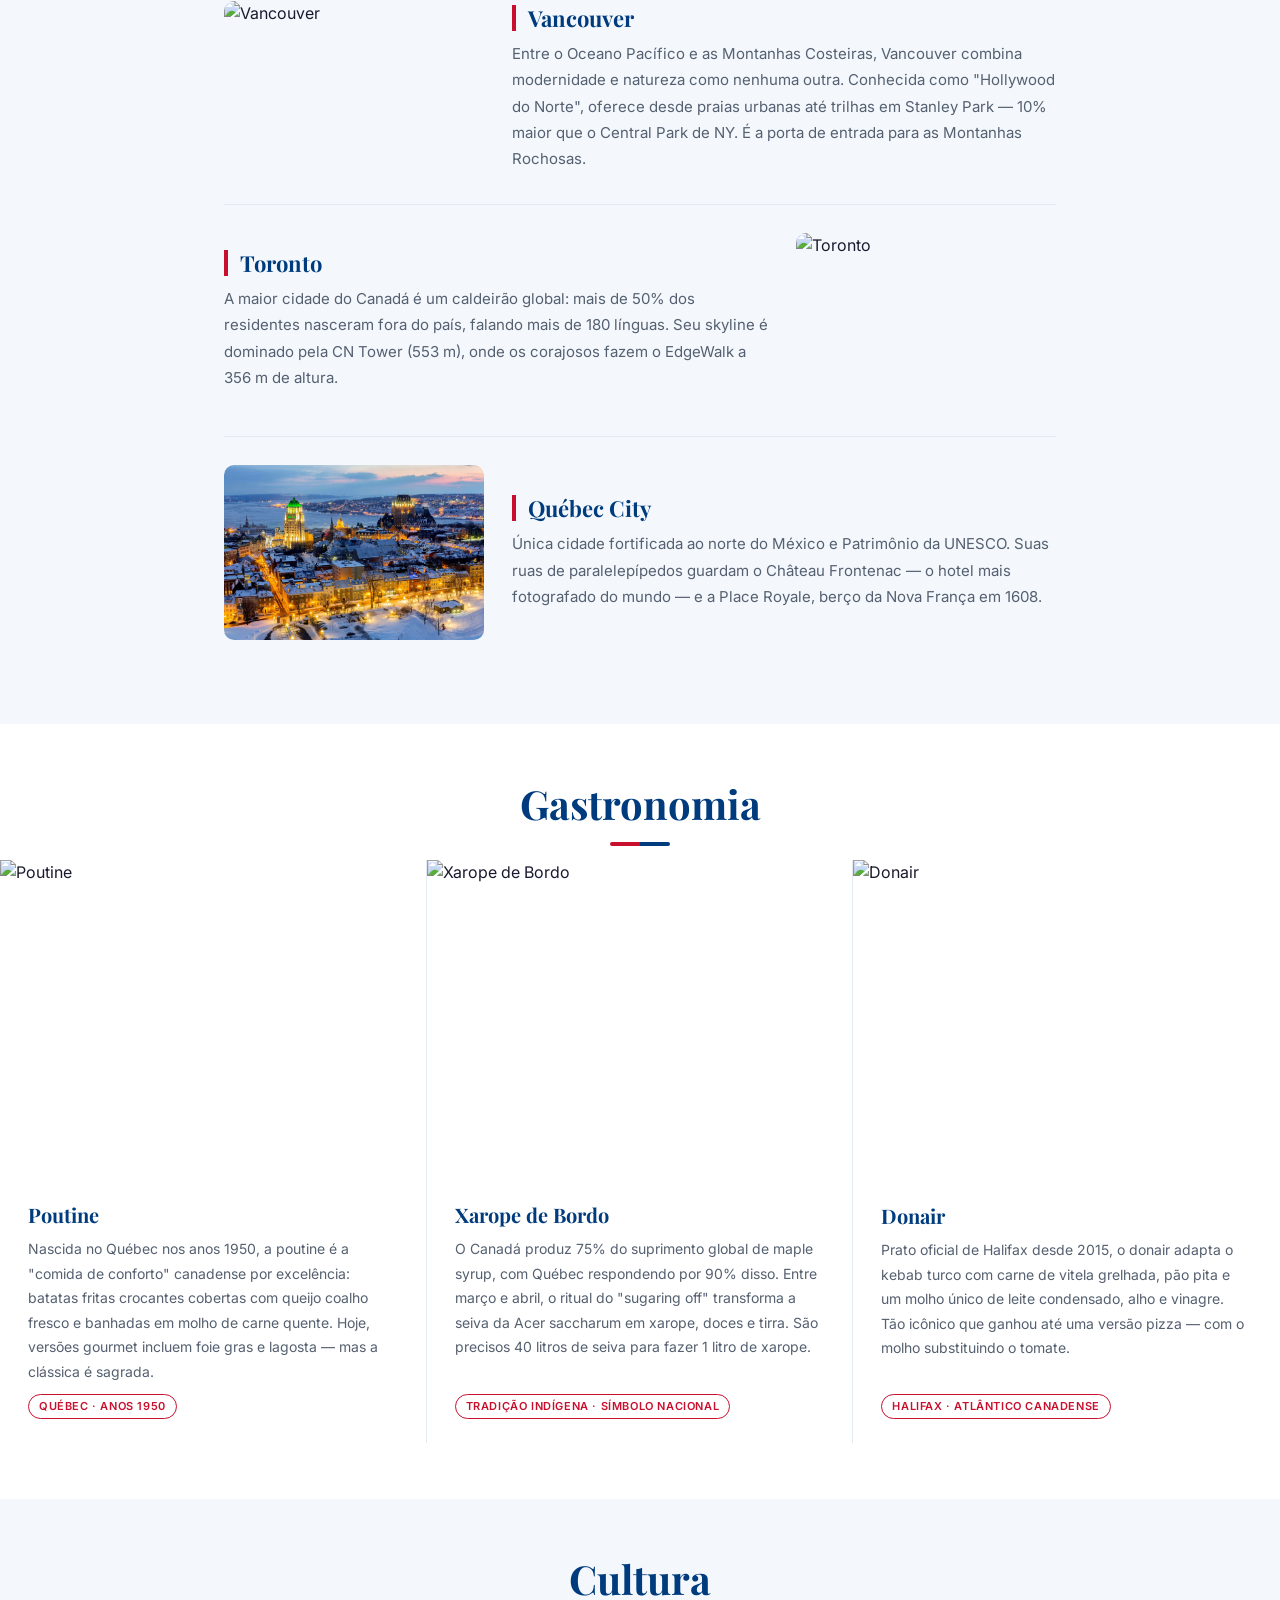
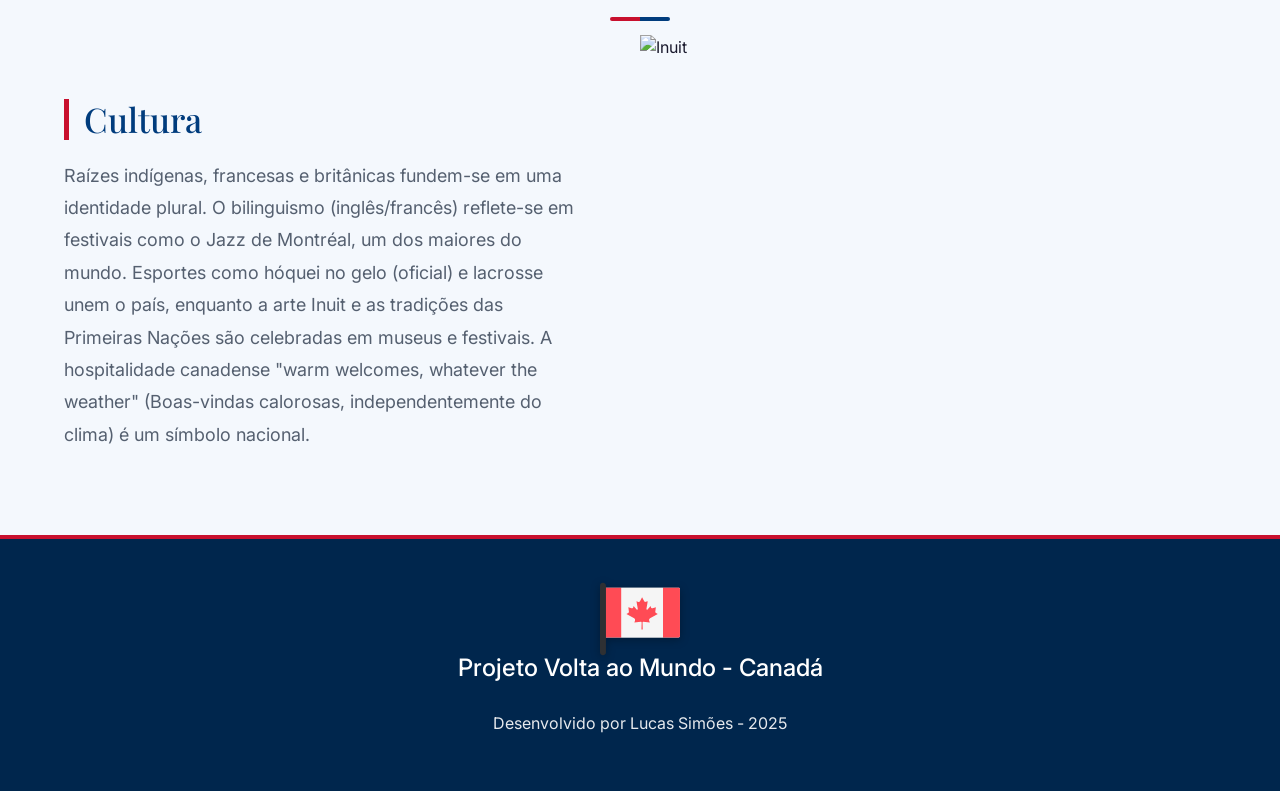
==== commit 6030cff0: "style: muda título da página" ====
--- a/index.html
+++ b/index.html
@@ -4,7 +4,7 @@
 <head>
     <meta charset="UTF-8">
     <meta name="viewport" content="width=device-width, initial-scale=1.0">
-    <title>✈️Volta ao mundo - Canadá</title>
+    <title>Volta ao mundo - Canadá</title>
 
     <!-- Bootstrap 4 -->
     <link rel="stylesheet" href="https://cdn.jsdelivr.net/npm/bootstrap@4.6.2/dist/css/bootstrap.min.css">
@@ -12,7 +12,9 @@
     <!-- Google Fonts -->
     <link rel="preconnect" href="https://fonts.googleapis.com">
     <link rel="preconnect" href="https://fonts.gstatic.com" crossorigin>
-    <link href="https://fonts.googleapis.com/css2?family=Playfair+Display:wght@700;900&family=Inter:wght@400;500;600&display=swap" rel="stylesheet">
+    <link
+        href="https://fonts.googleapis.com/css2?family=Playfair+Display:wght@700;900&family=Inter:wght@400;500;600&display=swap"
+        rel="stylesheet">
 
     <!-- AOS — Animate On Scroll -->
     <link rel="stylesheet" href="https://cdn.jsdelivr.net/npm/aos@2.3.4/dist/aos.css">
@@ -70,34 +72,41 @@
                         <div class="heroOverlay"></div>
                         <div class="heroCaption">
                             <h1>Banff &amp; Lago Moraine</h1>
-                            <p>No coração das Montanhas Rochosas, lagos glaciais turquesa e picos imponentes formam uma das paisagens mais icônicas do mundo.</p>
+                            <p>No coração das Montanhas Rochosas, lagos glaciais turquesa e picos imponentes formam uma
+                                das paisagens mais icônicas do mundo.</p>
                         </div>
                     </div>
                 </div>
                 <div class="carousel-item">
-                    <div class="heroSlide" style="background-image: url('images/2022_MoraineLake_TravelAlberta_RothandRamberg (3).jpg');">
+                    <div class="heroSlide"
+                        style="background-image: url('images/2022_MoraineLake_TravelAlberta_RothandRamberg (3).jpg');">
                         <div class="heroOverlay"></div>
                         <div class="heroCaption">
                             <h1>Lago Moraine</h1>
-                            <p>Suas águas de um azul impossível, alimentadas pelo degelo das geleiras, tornam este lago um dos mais fotografados do planeta.</p>
+                            <p>Suas águas de um azul impossível, alimentadas pelo degelo das geleiras, tornam este lago
+                                um dos mais fotografados do planeta.</p>
                         </div>
                     </div>
                 </div>
                 <div class="carousel-item">
-                    <div class="heroSlide" style="background-image: url('images/niagara-falls-aerial-view-canadian-canada-146637444.webp');">
+                    <div class="heroSlide"
+                        style="background-image: url('images/niagara-falls-aerial-view-canadian-canada-146637444.webp');">
                         <div class="heroOverlay"></div>
                         <div class="heroCaption">
                             <h1>Cataratas do Niágara</h1>
-                            <p>Uma das cachoeiras mais poderosas da Terra, na fronteira entre o Canadá e os Estados Unidos, atrai milhões de visitantes por ano.</p>
+                            <p>Uma das cachoeiras mais poderosas da Terra, na fronteira entre o Canadá e os Estados
+                                Unidos, atrai milhões de visitantes por ano.</p>
                         </div>
                     </div>
                 </div>
                 <div class="carousel-item">
-                    <div class="heroSlide" style="background-image: url('images/upper-town-winter-old-quebec-city-canada.avif');">
+                    <div class="heroSlide"
+                        style="background-image: url('images/upper-town-winter-old-quebec-city-canada.avif');">
                         <div class="heroOverlay"></div>
                         <div class="heroCaption">
                             <h1>Cidade Velha de Québec</h1>
-                            <p>A única cidade murada ao norte do México — Patrimônio da UNESCO, com ruas de paralelepípedos e arquitetura francesa intacta.</p>
+                            <p>A única cidade murada ao norte do México — Patrimônio da UNESCO, com ruas de
+                                paralelepípedos e arquitetura francesa intacta.</p>
                         </div>
                     </div>
                 </div>
@@ -106,7 +115,8 @@
                         <div class="heroOverlay"></div>
                         <div class="heroCaption">
                             <h1>Vancouver</h1>
-                            <p>Eleita repetidamente uma das melhores cidades para se viver no mundo, com o Oceano Pacífico à frente e montanhas nevadas ao fundo.</p>
+                            <p>Eleita repetidamente uma das melhores cidades para se viver no mundo, com o Oceano
+                                Pacífico à frente e montanhas nevadas ao fundo.</p>
                         </div>
                     </div>
                 </div>
@@ -171,7 +181,9 @@
         <div class="statsDetailRow">
             <div class="statDetail" data-aos="fade-up" data-aos-delay="0">
                 <svg class="statDetailIcon" viewBox="0 0 24 24" fill="none" xmlns="http://www.w3.org/2000/svg">
-                    <path fill-rule="evenodd" clip-rule="evenodd" d="M13 2C13 1.44772 12.5523 1 12 1C11.4477 1 11 1.44772 11 2V4.08296C8.16229 4.55904 6 7.027 6 10V10.2676C5.4022 10.6134 5 11.2597 5 12H4C2.34315 12 1 13.3431 1 15V19C1 20.1046 1.89543 21 3 21H6C6 21.5523 6.44771 22 7 22H17C17.5523 22 18 21.5523 18 21H21C22.1046 21 23 20.1046 23 19V15C23 13.3431 21.6569 12 20 12H19C19 11.2597 18.5978 10.6134 18 10.2676V10C18 7.027 15.8377 4.55904 13 4.08296V2ZM12 6C9.79086 6 8 7.79086 8 10H16C16 7.79086 14.2091 6 12 6ZM7 13V12H8H16H17V13H7ZM6 15C5.44772 15 5 14.5523 5 14H4C3.44772 14 3 14.4477 3 15V19H6V15ZM16 15V20H15V17.25C15 16.5596 14.5523 16 14 16C13.4477 16 13 16.5596 13 17.25V20H11V17.25C11 16.5596 10.5523 16 10 16C9.44772 16 9 16.5596 9 17.25V20H8V15H16ZM18 15V19H21V15C21 14.4477 20.5523 14 20 14H19C19 14.5523 18.5523 15 18 15Z" fill="currentColor" />
+                    <path fill-rule="evenodd" clip-rule="evenodd"
+                        d="M13 2C13 1.44772 12.5523 1 12 1C11.4477 1 11 1.44772 11 2V4.08296C8.16229 4.55904 6 7.027 6 10V10.2676C5.4022 10.6134 5 11.2597 5 12H4C2.34315 12 1 13.3431 1 15V19C1 20.1046 1.89543 21 3 21H6C6 21.5523 6.44771 22 7 22H17C17.5523 22 18 21.5523 18 21H21C22.1046 21 23 20.1046 23 19V15C23 13.3431 21.6569 12 20 12H19C19 11.2597 18.5978 10.6134 18 10.2676V10C18 7.027 15.8377 4.55904 13 4.08296V2ZM12 6C9.79086 6 8 7.79086 8 10H16C16 7.79086 14.2091 6 12 6ZM7 13V12H8H16H17V13H7ZM6 15C5.44772 15 5 14.5523 5 14H4C3.44772 14 3 14.4477 3 15V19H6V15ZM16 15V20H15V17.25C15 16.5596 14.5523 16 14 16C13.4477 16 13 16.5596 13 17.25V20H11V17.25C11 16.5596 10.5523 16 10 16C9.44772 16 9 16.5596 9 17.25V20H8V15H16ZM18 15V19H21V15C21 14.4477 20.5523 14 20 14H19C19 14.5523 18.5523 15 18 15Z"
+                        fill="currentColor" />
                 </svg>
                 <div class="statDetailText">
                     <span class="statDetailValue">Ottawa</span>
@@ -181,10 +193,18 @@
 
             <div class="statDetail" data-aos="fade-up" data-aos-delay="80">
                 <svg class="statDetailIcon" viewBox="0 -0.5 25 25" fill="none" xmlns="http://www.w3.org/2000/svg">
-                    <path fill-rule="evenodd" clip-rule="evenodd" d="M14.9238 7.281C14.9227 8.5394 13.9018 9.55874 12.6435 9.558C11.3851 9.55726 10.3654 8.53673 10.3658 7.27833C10.3662 6.01994 11.3864 5 12.6448 5C13.2495 5.00027 13.8293 5.24073 14.2567 5.6685C14.6841 6.09627 14.924 6.67631 14.9238 7.281Z" stroke="currentColor" stroke-width="1.5" stroke-linecap="round" stroke-linejoin="round" />
-                    <path fill-rule="evenodd" clip-rule="evenodd" d="M14.9968 12.919H10.2968C8.65471 12.9706 7.35028 14.3166 7.35028 15.9595C7.35028 17.6024 8.65471 18.9484 10.2968 19H14.9968C16.6388 18.9484 17.9432 17.6024 17.9432 15.9595C17.9432 14.3166 16.6388 12.9706 14.9968 12.919V12.919Z" stroke="currentColor" stroke-width="1.5" stroke-linecap="round" stroke-linejoin="round" />
-                    <path fill-rule="evenodd" clip-rule="evenodd" d="M20.6878 9.02403C20.6872 9.98653 19.9066 10.7664 18.9441 10.766C17.9816 10.7657 17.2016 9.9852 17.2018 9.0227C17.202 8.06019 17.9823 7.28003 18.9448 7.28003C19.4072 7.28003 19.8507 7.4638 20.1776 7.7909C20.5045 8.11799 20.688 8.56158 20.6878 9.02403Z" stroke="currentColor" stroke-width="1.5" stroke-linecap="round" stroke-linejoin="round" />
-                    <path fill-rule="evenodd" clip-rule="evenodd" d="M4.3338 9.02401C4.3338 9.98664 5.11417 10.767 6.0768 10.767C7.03943 10.767 7.8198 9.98664 7.8198 9.02401C7.8198 8.06137 7.03943 7.28101 6.0768 7.28101C5.11417 7.28101 4.3338 8.06137 4.3338 9.02401Z" stroke="currentColor" stroke-width="1.5" stroke-linecap="round" stroke-linejoin="round" />
+                    <path fill-rule="evenodd" clip-rule="evenodd"
+                        d="M14.9238 7.281C14.9227 8.5394 13.9018 9.55874 12.6435 9.558C11.3851 9.55726 10.3654 8.53673 10.3658 7.27833C10.3662 6.01994 11.3864 5 12.6448 5C13.2495 5.00027 13.8293 5.24073 14.2567 5.6685C14.6841 6.09627 14.924 6.67631 14.9238 7.281Z"
+                        stroke="currentColor" stroke-width="1.5" stroke-linecap="round" stroke-linejoin="round" />
+                    <path fill-rule="evenodd" clip-rule="evenodd"
+                        d="M14.9968 12.919H10.2968C8.65471 12.9706 7.35028 14.3166 7.35028 15.9595C7.35028 17.6024 8.65471 18.9484 10.2968 19H14.9968C16.6388 18.9484 17.9432 17.6024 17.9432 15.9595C17.9432 14.3166 16.6388 12.9706 14.9968 12.919V12.919Z"
+                        stroke="currentColor" stroke-width="1.5" stroke-linecap="round" stroke-linejoin="round" />
+                    <path fill-rule="evenodd" clip-rule="evenodd"
+                        d="M20.6878 9.02403C20.6872 9.98653 19.9066 10.7664 18.9441 10.766C17.9816 10.7657 17.2016 9.9852 17.2018 9.0227C17.202 8.06019 17.9823 7.28003 18.9448 7.28003C19.4072 7.28003 19.8507 7.4638 20.1776 7.7909C20.5045 8.11799 20.688 8.56158 20.6878 9.02403Z"
+                        stroke="currentColor" stroke-width="1.5" stroke-linecap="round" stroke-linejoin="round" />
+                    <path fill-rule="evenodd" clip-rule="evenodd"
+                        d="M4.3338 9.02401C4.3338 9.98664 5.11417 10.767 6.0768 10.767C7.03943 10.767 7.8198 9.98664 7.8198 9.02401C7.8198 8.06137 7.03943 7.28101 6.0768 7.28101C5.11417 7.28101 4.3338 8.06137 4.3338 9.02401Z"
+                        stroke="currentColor" stroke-width="1.5" stroke-linecap="round" stroke-linejoin="round" />
                 </svg>
                 <div class="statDetailText">
                     <span class="statDetailValue" id="count-lang">2 idiomas</span>
@@ -194,8 +214,11 @@
 
             <div class="statDetail" data-aos="fade-up" data-aos-delay="160">
                 <svg class="statDetailIcon" viewBox="0 0 24 24" fill="none" xmlns="http://www.w3.org/2000/svg">
-                    <path d="M12 22C17.5228 22 22 17.5228 22 12C22 6.47715 17.5228 2 12 2C6.47715 2 2 6.47715 2 12C2 17.5228 6.47715 22 12 22Z" stroke="currentColor" stroke-width="2" stroke-linecap="round" stroke-linejoin="round" />
-                    <path d="M12 6V12L16 14" stroke="currentColor" stroke-width="2" stroke-linecap="round" stroke-linejoin="round" />
+                    <path
+                        d="M12 22C17.5228 22 22 17.5228 22 12C22 6.47715 17.5228 2 12 2C6.47715 2 2 6.47715 2 12C2 17.5228 6.47715 22 12 22Z"
+                        stroke="currentColor" stroke-width="2" stroke-linecap="round" stroke-linejoin="round" />
+                    <path d="M12 6V12L16 14" stroke="currentColor" stroke-width="2" stroke-linecap="round"
+                        stroke-linejoin="round" />
                 </svg>
                 <div class="statDetailText">
                     <span class="statDetailValue" id="count-life">82.2 anos</span>
@@ -205,9 +228,12 @@
 
             <div class="statDetail" data-aos="fade-up" data-aos-delay="240">
                 <svg class="statDetailIcon" viewBox="0 0 24 24" fill="none" xmlns="http://www.w3.org/2000/svg">
-                    <path d="M12 2L2 7L12 12L22 7L12 2Z" stroke="currentColor" stroke-width="2" stroke-linecap="round" stroke-linejoin="round" />
-                    <path d="M2 17L12 22L22 17" stroke="currentColor" stroke-width="2" stroke-linecap="round" stroke-linejoin="round" />
-                    <path d="M2 12L12 17L22 12" stroke="currentColor" stroke-width="2" stroke-linecap="round" stroke-linejoin="round" />
+                    <path d="M12 2L2 7L12 12L22 7L12 2Z" stroke="currentColor" stroke-width="2" stroke-linecap="round"
+                        stroke-linejoin="round" />
+                    <path d="M2 17L12 22L22 17" stroke="currentColor" stroke-width="2" stroke-linecap="round"
+                        stroke-linejoin="round" />
+                    <path d="M2 12L12 17L22 12" stroke="currentColor" stroke-width="2" stroke-linecap="round"
+                        stroke-linejoin="round" />
                 </svg>
                 <div class="statDetailText">
                     <span class="statDetailValue" id="count-edu">56.27%</span>
@@ -216,10 +242,13 @@
             </div>
 
             <div class="statDetail" data-aos="fade-up" data-aos-delay="320">
-                <svg class="statDetailIcon" fill="currentColor" viewBox="-0.86 0 33.604 33.604" xmlns="http://www.w3.org/2000/svg">
+                <svg class="statDetailIcon" fill="currentColor" viewBox="-0.86 0 33.604 33.604"
+                    xmlns="http://www.w3.org/2000/svg">
                     <g transform="translate(-481.237 -128.948)">
-                        <path d="M482.237,162.552a1,1,0,0,1-1-1v-32.6h21.707v17.8H483.237v14.8A1,1,0,0,1,482.237,162.552Zm1-17.8h17.707v-13.8H483.237Z" />
-                        <path d="M502.951,135.709l7.547.051a.631.631,0,0,1,.625.629v10.576a.629.629,0,0,1-.629.629h-7.149a.4.4,0,0,1-.394-.394V135.709m-2-2.014v13.5a2.394,2.394,0,0,0,2.394,2.394h7.149a2.629,2.629,0,0,0,2.629-2.629V136.389a2.629,2.629,0,0,0-2.611-2.629l-9.561-.065Z" />
+                        <path
+                            d="M482.237,162.552a1,1,0,0,1-1-1v-32.6h21.707v17.8H483.237v14.8A1,1,0,0,1,482.237,162.552Zm1-17.8h17.707v-13.8H483.237Z" />
+                        <path
+                            d="M502.951,135.709l7.547.051a.631.631,0,0,1,.625.629v10.576a.629.629,0,0,1-.629.629h-7.149a.4.4,0,0,1-.394-.394V135.709m-2-2.014v13.5a2.394,2.394,0,0,0,2.394,2.394h7.149a2.629,2.629,0,0,0,2.629-2.629V136.389a2.629,2.629,0,0,0-2.611-2.629l-9.561-.065Z" />
                     </g>
                 </svg>
                 <div class="statDetailText">
@@ -230,9 +259,9 @@
 
             <div class="statDetail" data-aos="fade-up" data-aos-delay="400">
                 <svg class="statDetailIcon" viewBox="0 0 24 24" fill="none" xmlns="http://www.w3.org/2000/svg">
-                    <circle cx="12" cy="12" r="9" stroke="currentColor" stroke-width="2"/>
-                    <circle cx="12" cy="12" r="4" stroke="currentColor" stroke-width="2"/>
-                    <circle cx="12" cy="12" r="1" fill="currentColor"/>
+                    <circle cx="12" cy="12" r="9" stroke="currentColor" stroke-width="2" />
+                    <circle cx="12" cy="12" r="4" stroke="currentColor" stroke-width="2" />
+                    <circle cx="12" cy="12" r="1" fill="currentColor" />
                 </svg>
                 <div class="statDetailText">
                     <span class="statDetailValue">Dólar Canadense</span>
@@ -250,7 +279,8 @@
                 <h2>Natureza Intocada</h2>
                 <p>O Canadá abriga 47 parques nacionais e uma imensidão selvagem, onde 90% do território é desabitado.
                     Com o maior litoral do mundo (243.000 km) e mais lagos que todos os países combinados,
-                    destaca-se por fenômenos como as marés da Baía de Fundy (atingindo 16 metros) e as Auroras Boreais em
+                    destaca-se por fenômenos como as marés da Baía de Fundy (atingindo 16 metros) e as Auroras Boreais
+                    em
                     Yellowknife. A vida selvagem inclui ursos polares em Churchill, baleias na costa da Colúmbia
                     Britânica e alces em florestas boreais.</p>
             </div>
@@ -270,7 +300,8 @@
                 <div class="natGaleriaLabel">Lago Moraine</div>
             </div>
             <div class="natGaleriaItem" data-aos="fade-up" data-aos-delay="200">
-                <img src="images/Aerial-view-of-amazing-niagara-falls-Canada-and-United-States-of-America-.jpg" alt="Cataratas do Niágara">
+                <img src="images/Aerial-view-of-amazing-niagara-falls-Canada-and-United-States-of-America-.jpg"
+                    alt="Cataratas do Niágara">
                 <div class="natGaleriaLabel">Cataratas do Niágara</div>
             </div>
         </div>
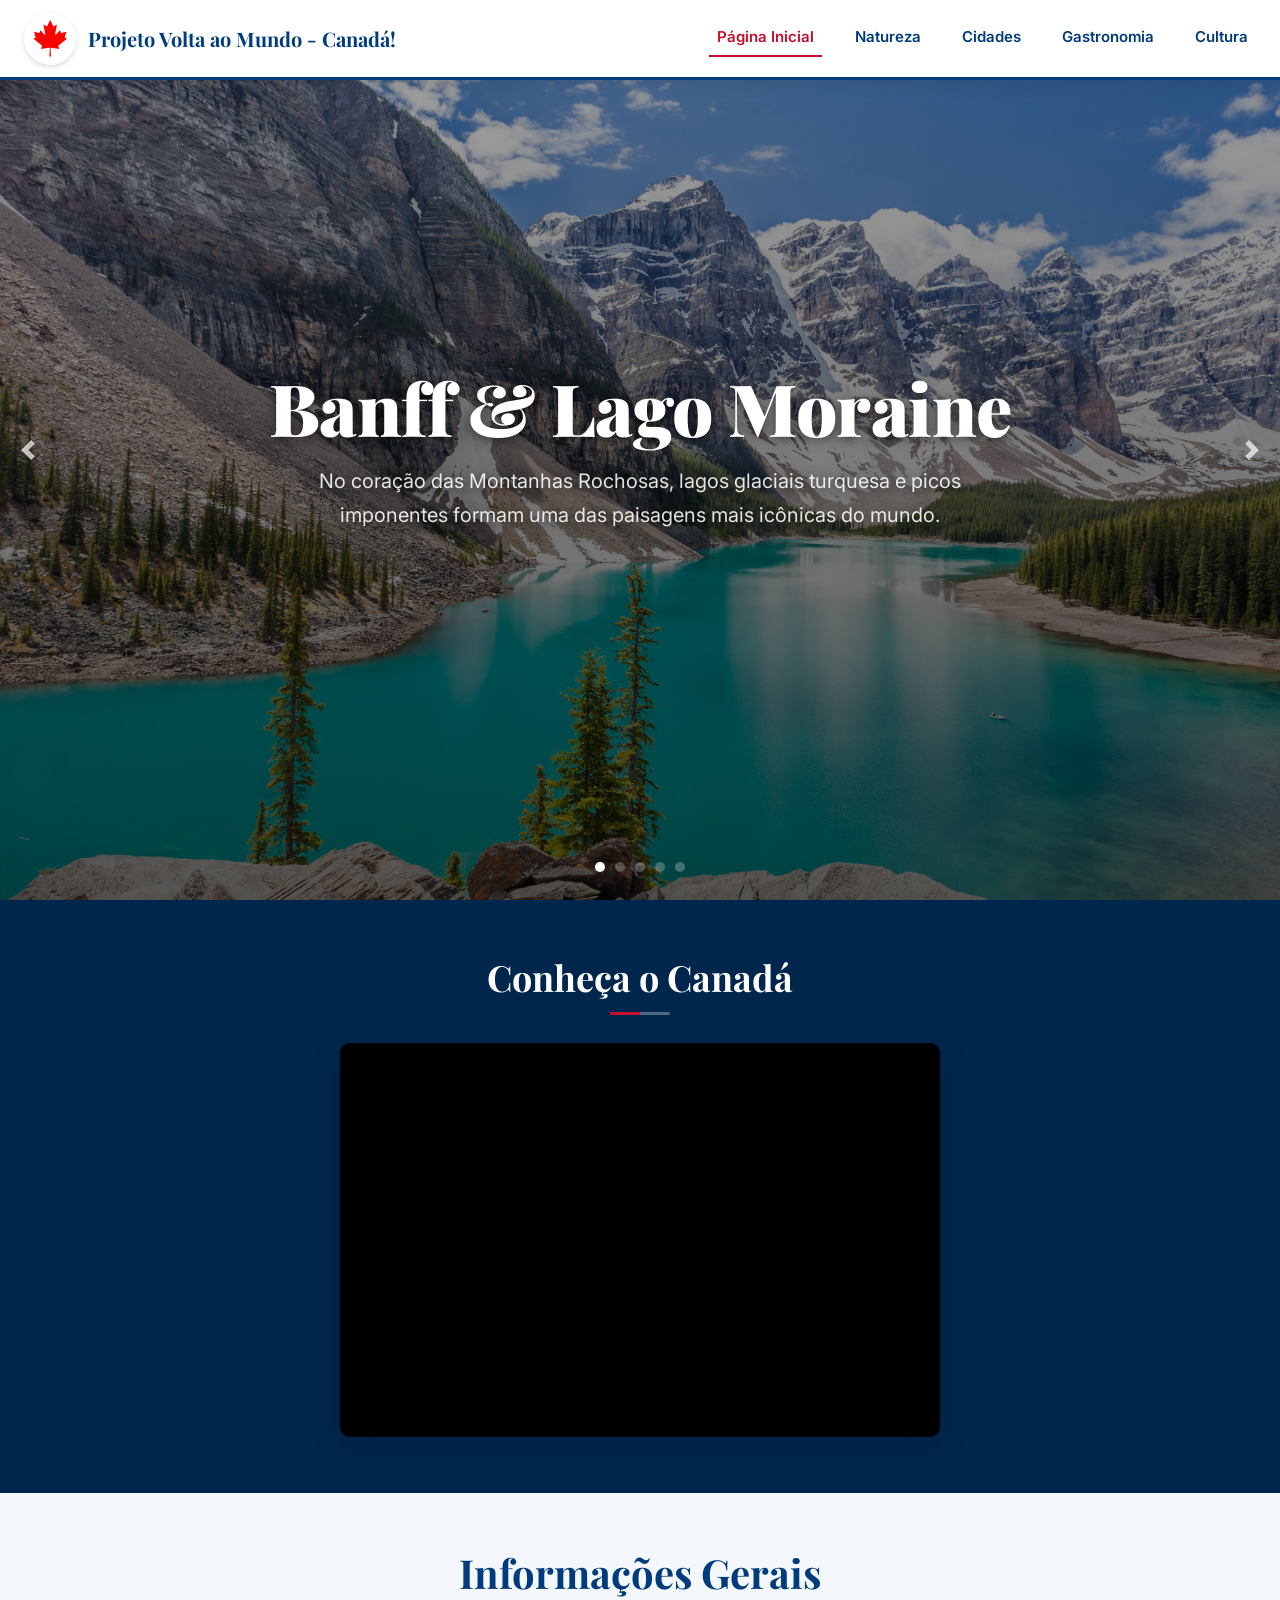
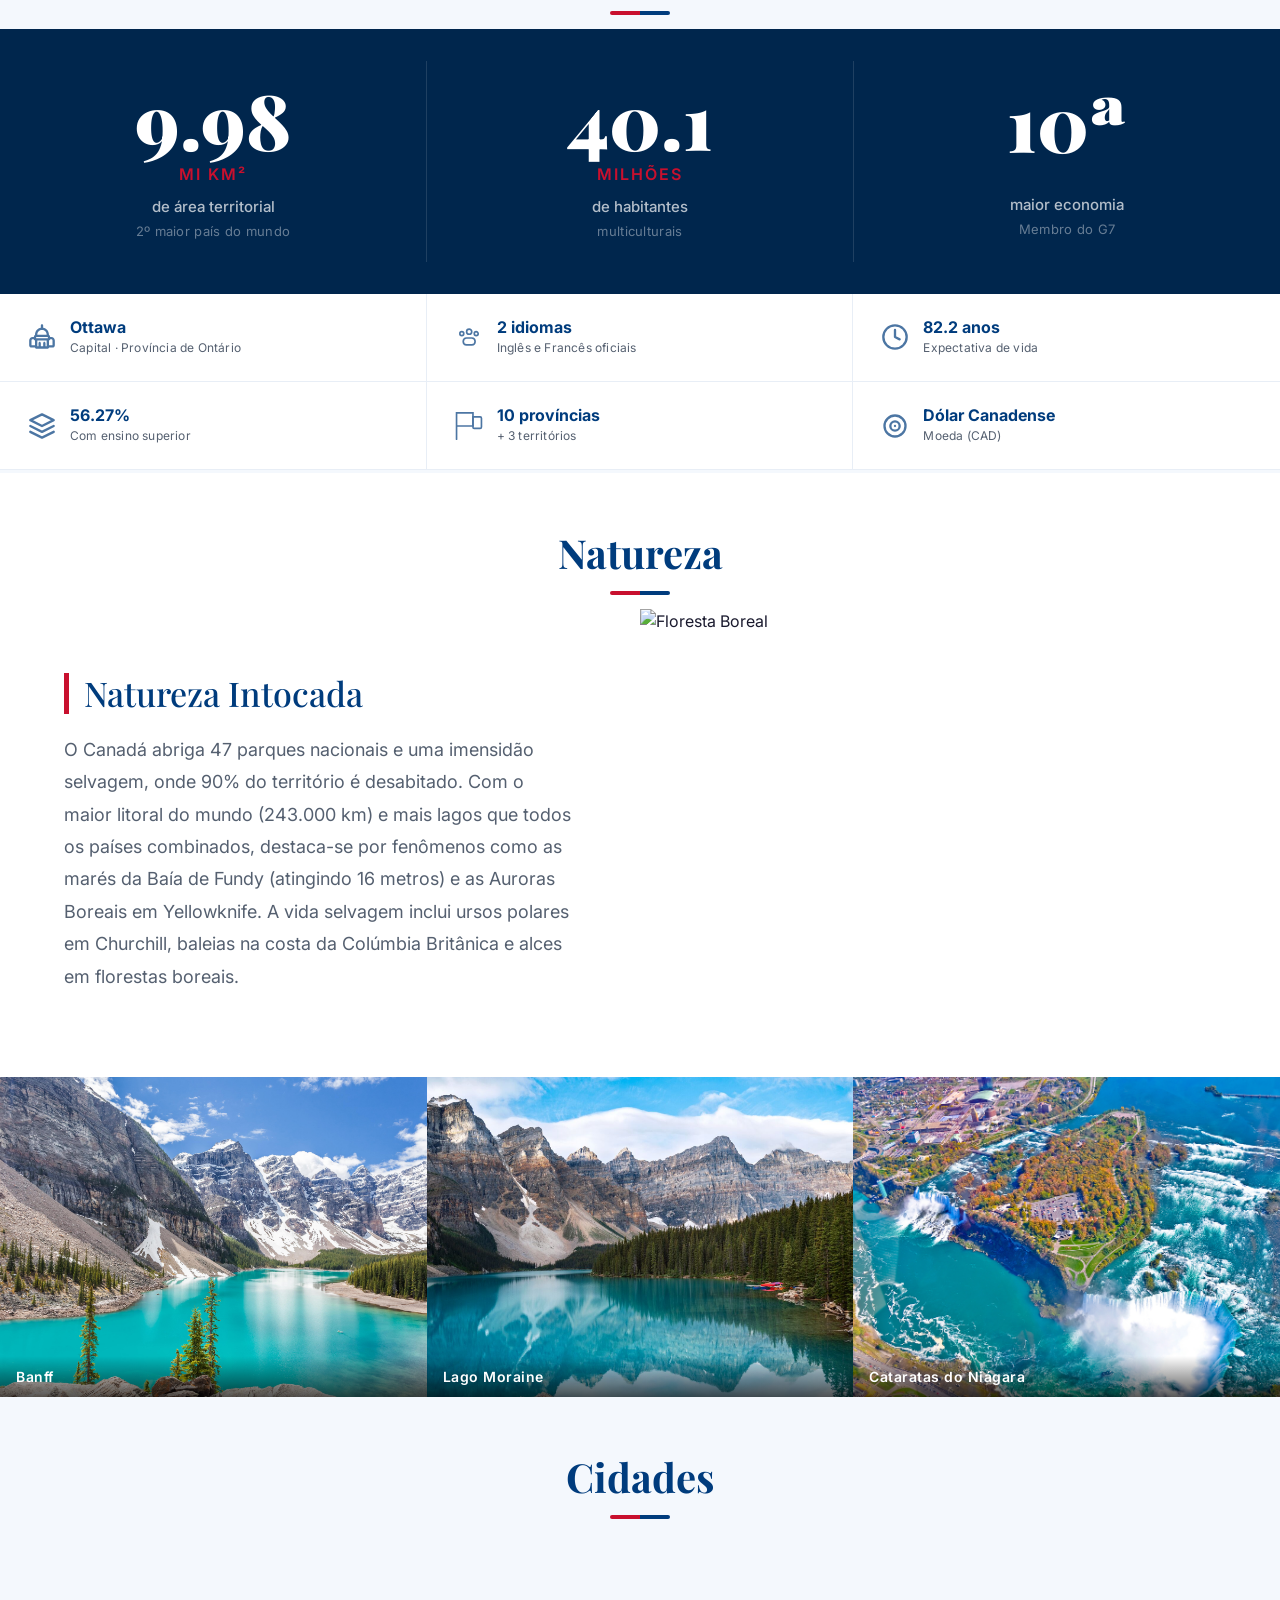
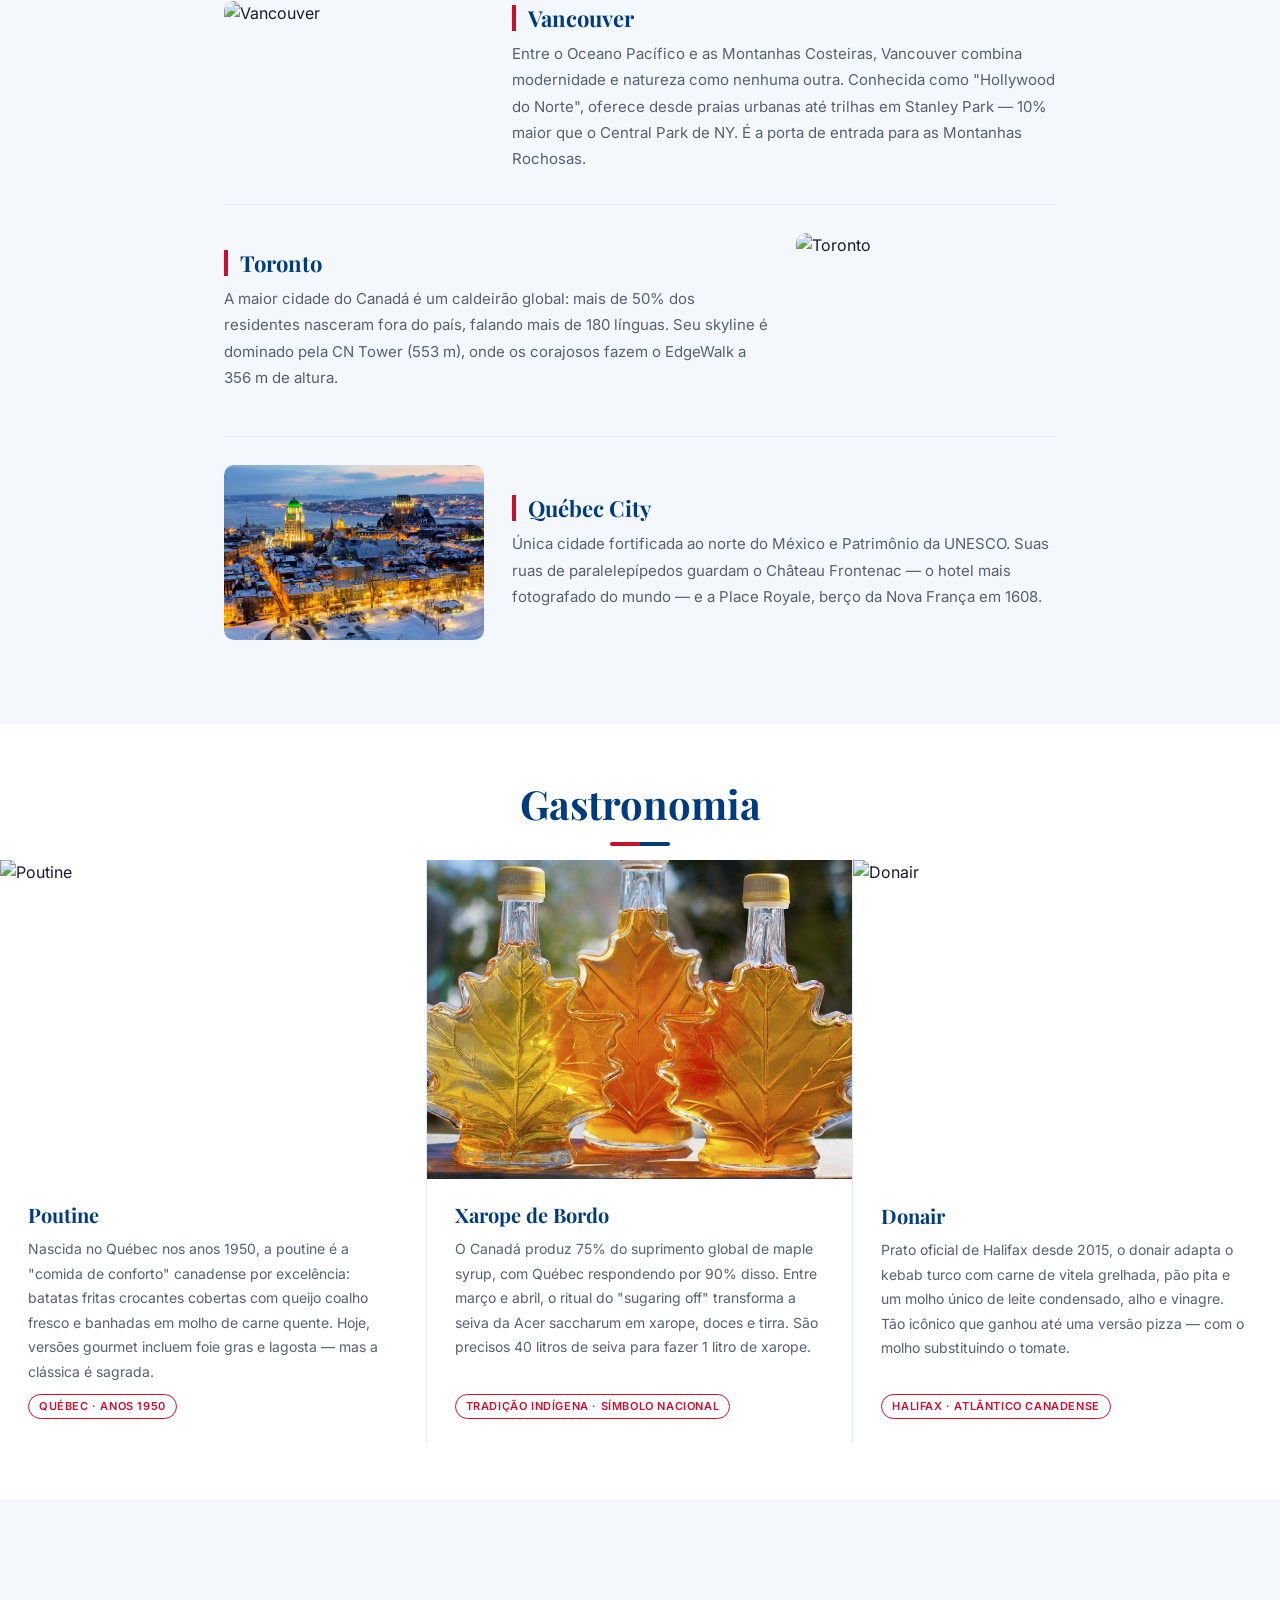
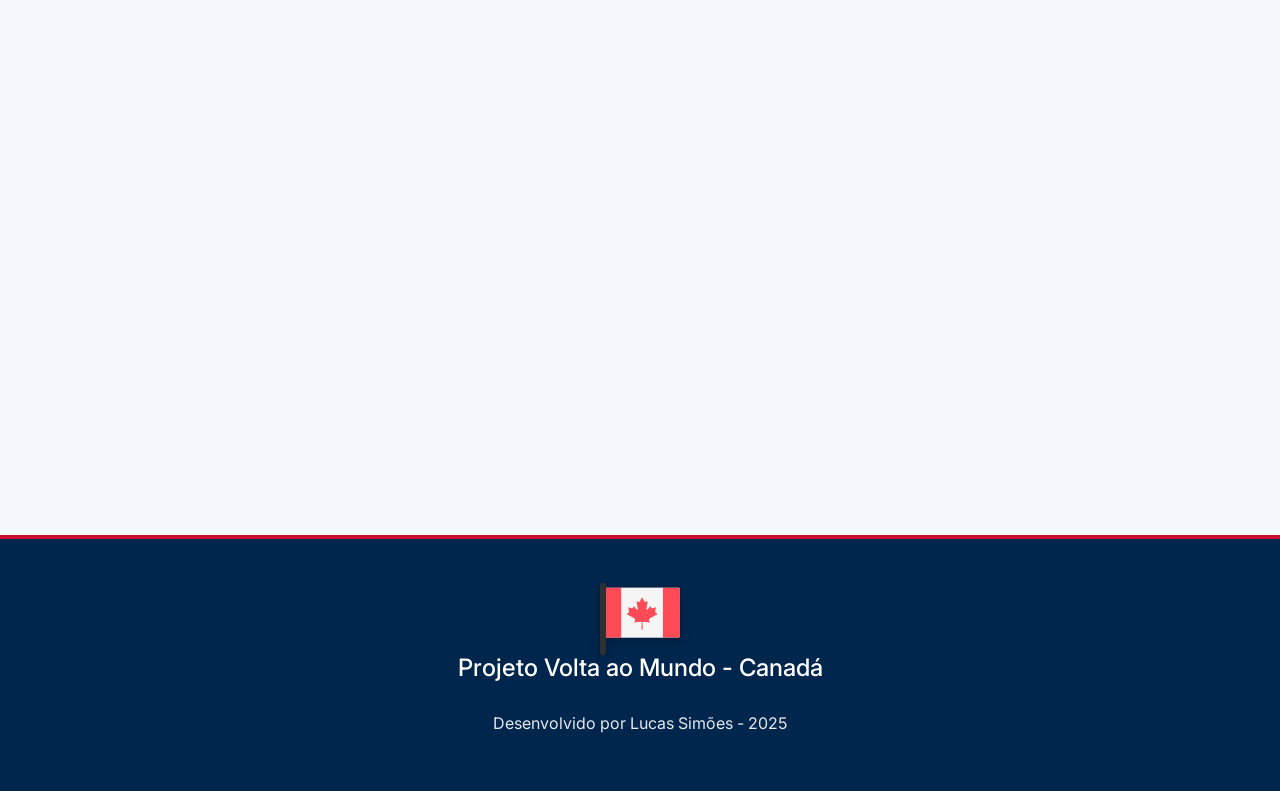
==== commit d1316747: "fix: muda nome de imagem para exibição mobile" ====
--- a/index.html
+++ b/index.html
@@ -372,7 +372,7 @@
 
             <div class="gastroCard" data-aos="fade-up" data-aos-delay="120">
                 <div class="gastroCardImg">
-                    <img src="images/_87131764_thinkstockphotos.jpg" alt="Xarope de Bordo">
+                    <img src="images/maple-syrup.jpg" alt="Xarope de Bordo">
                 </div>
                 <div class="gastroCardBody">
                     <h3>Xarope de Bordo</h3>
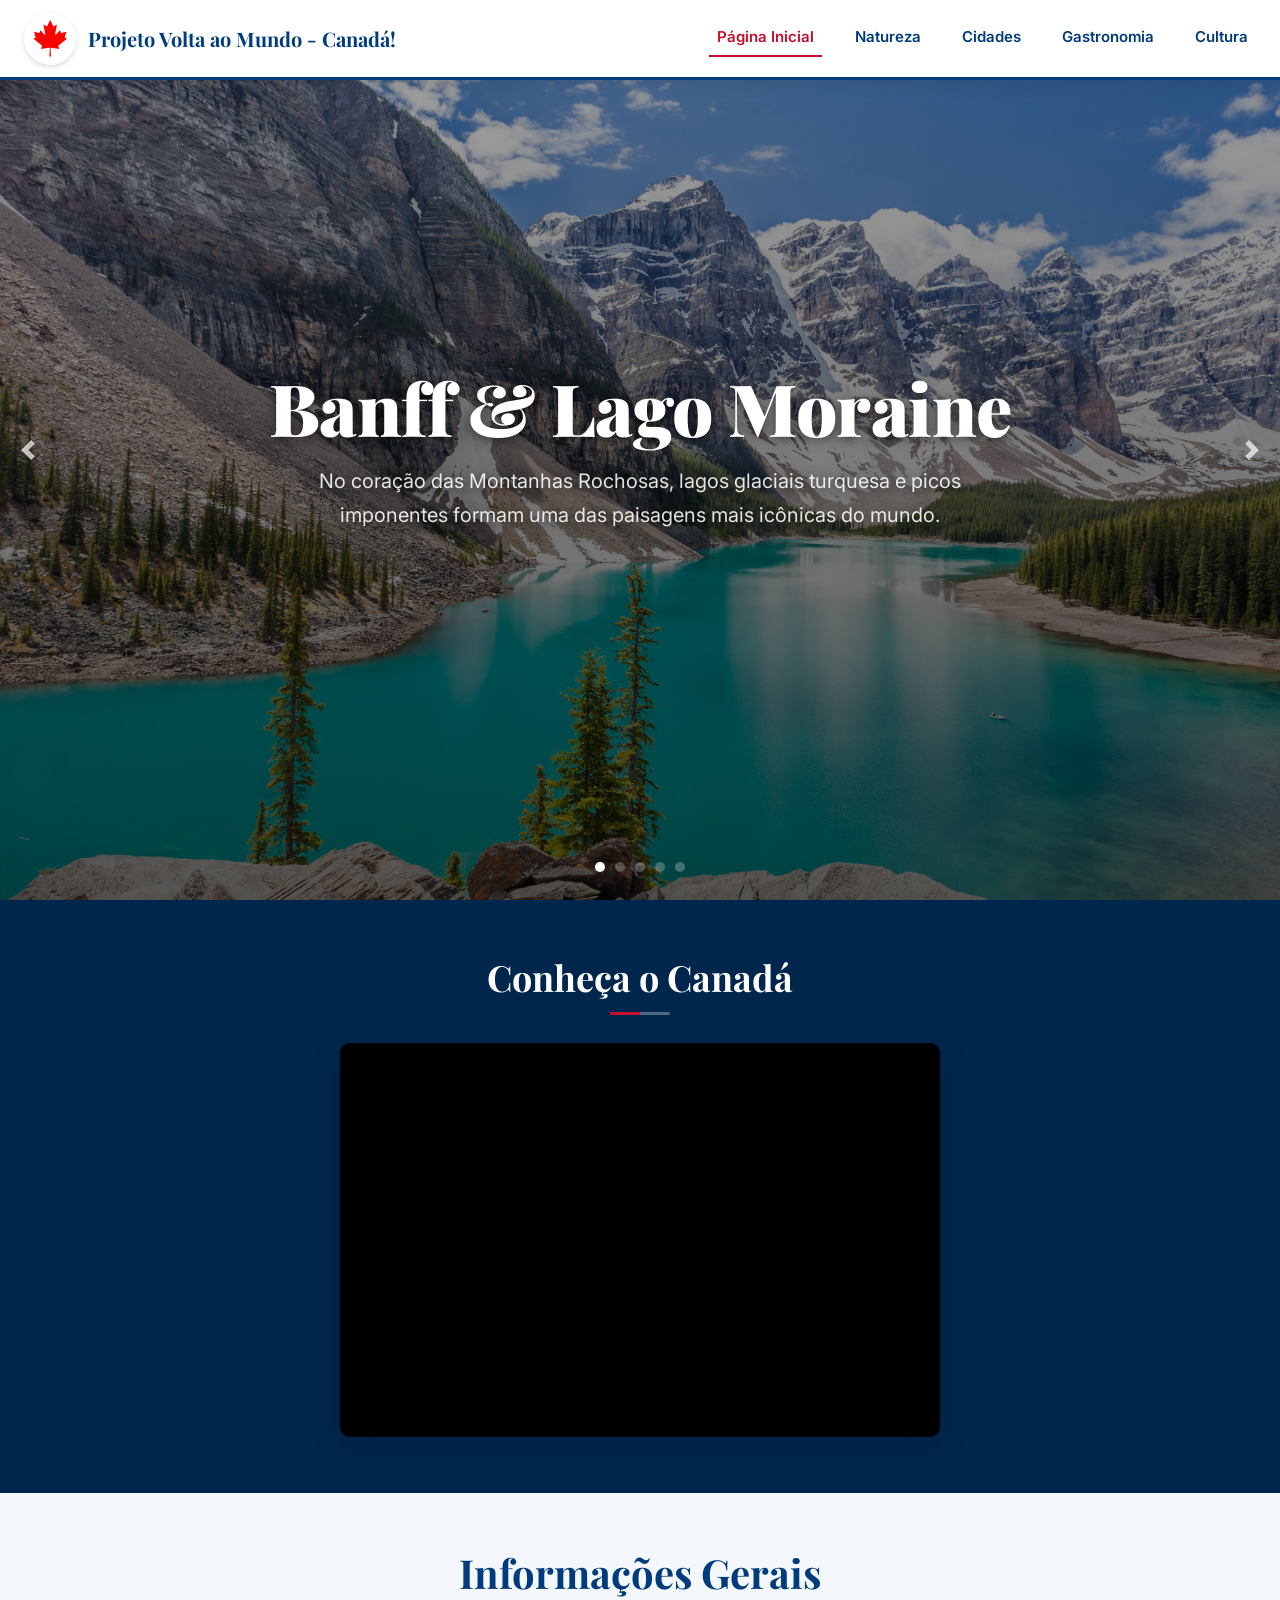
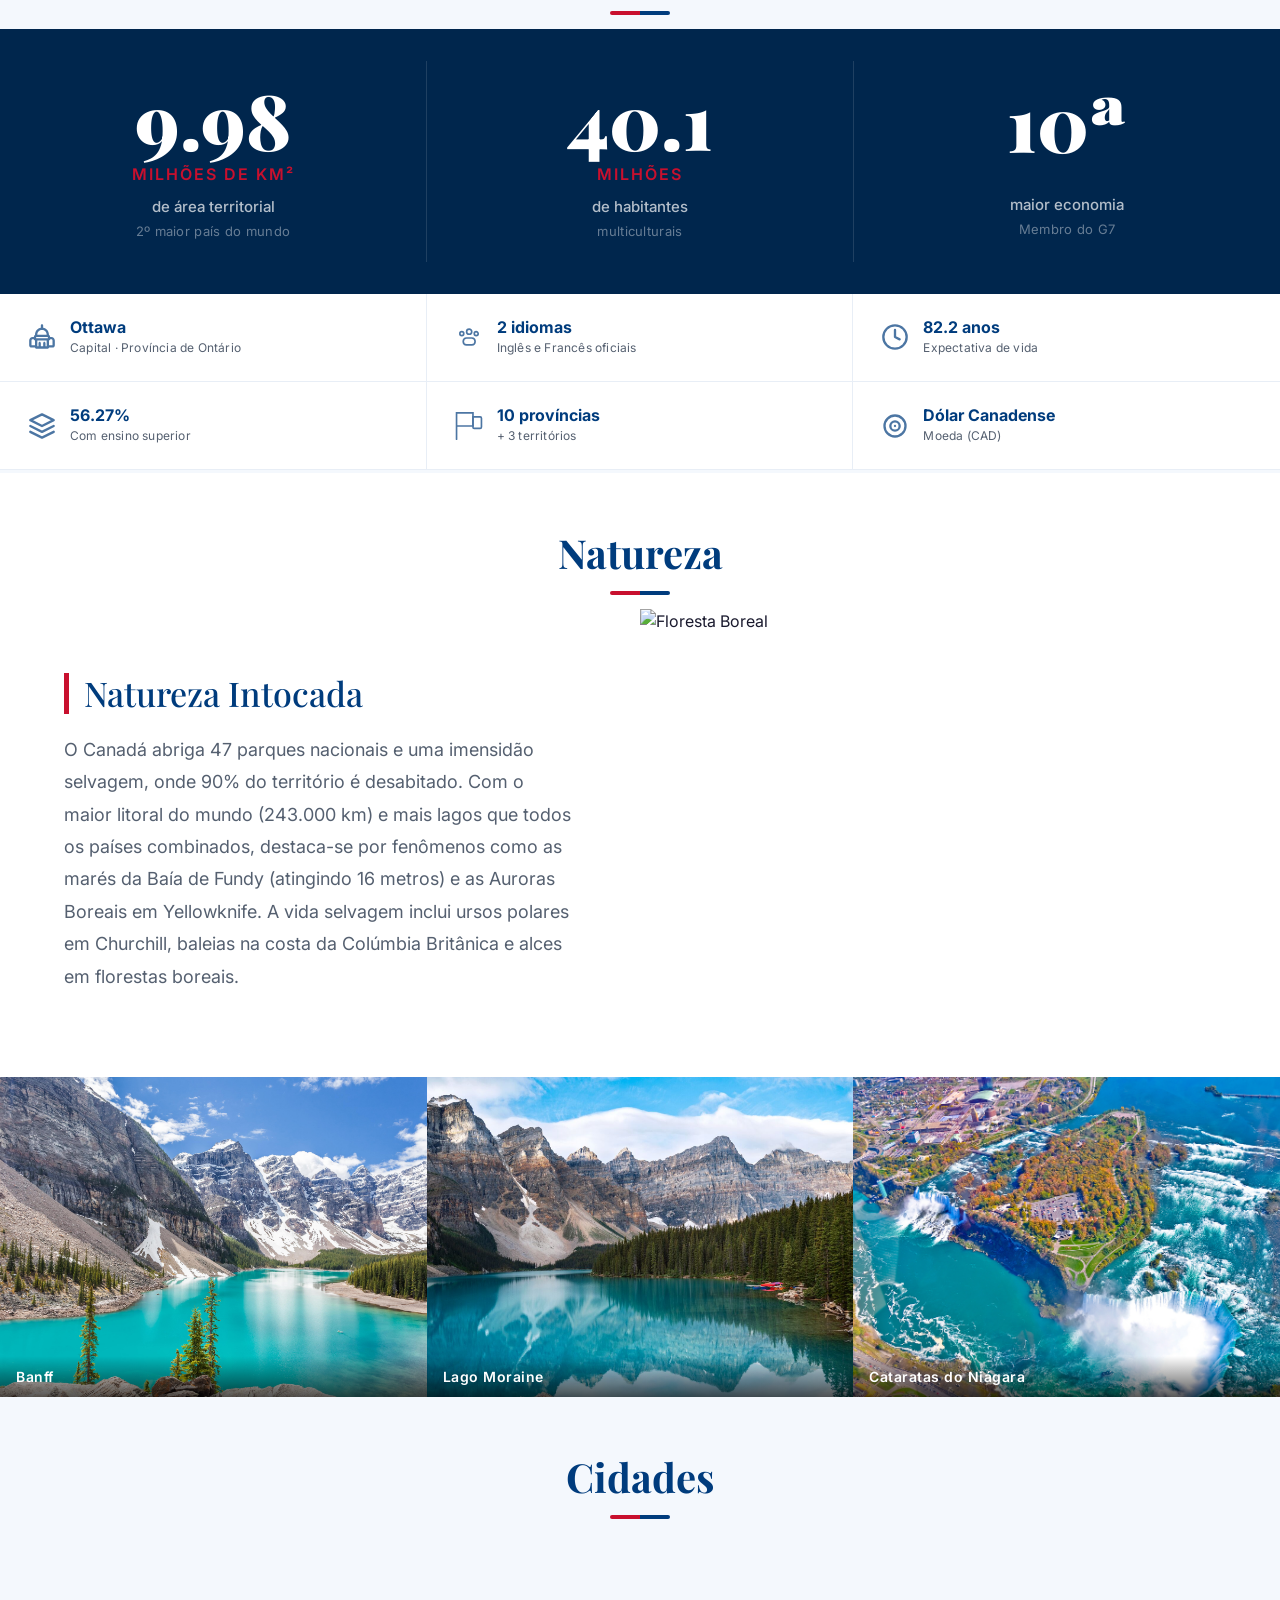
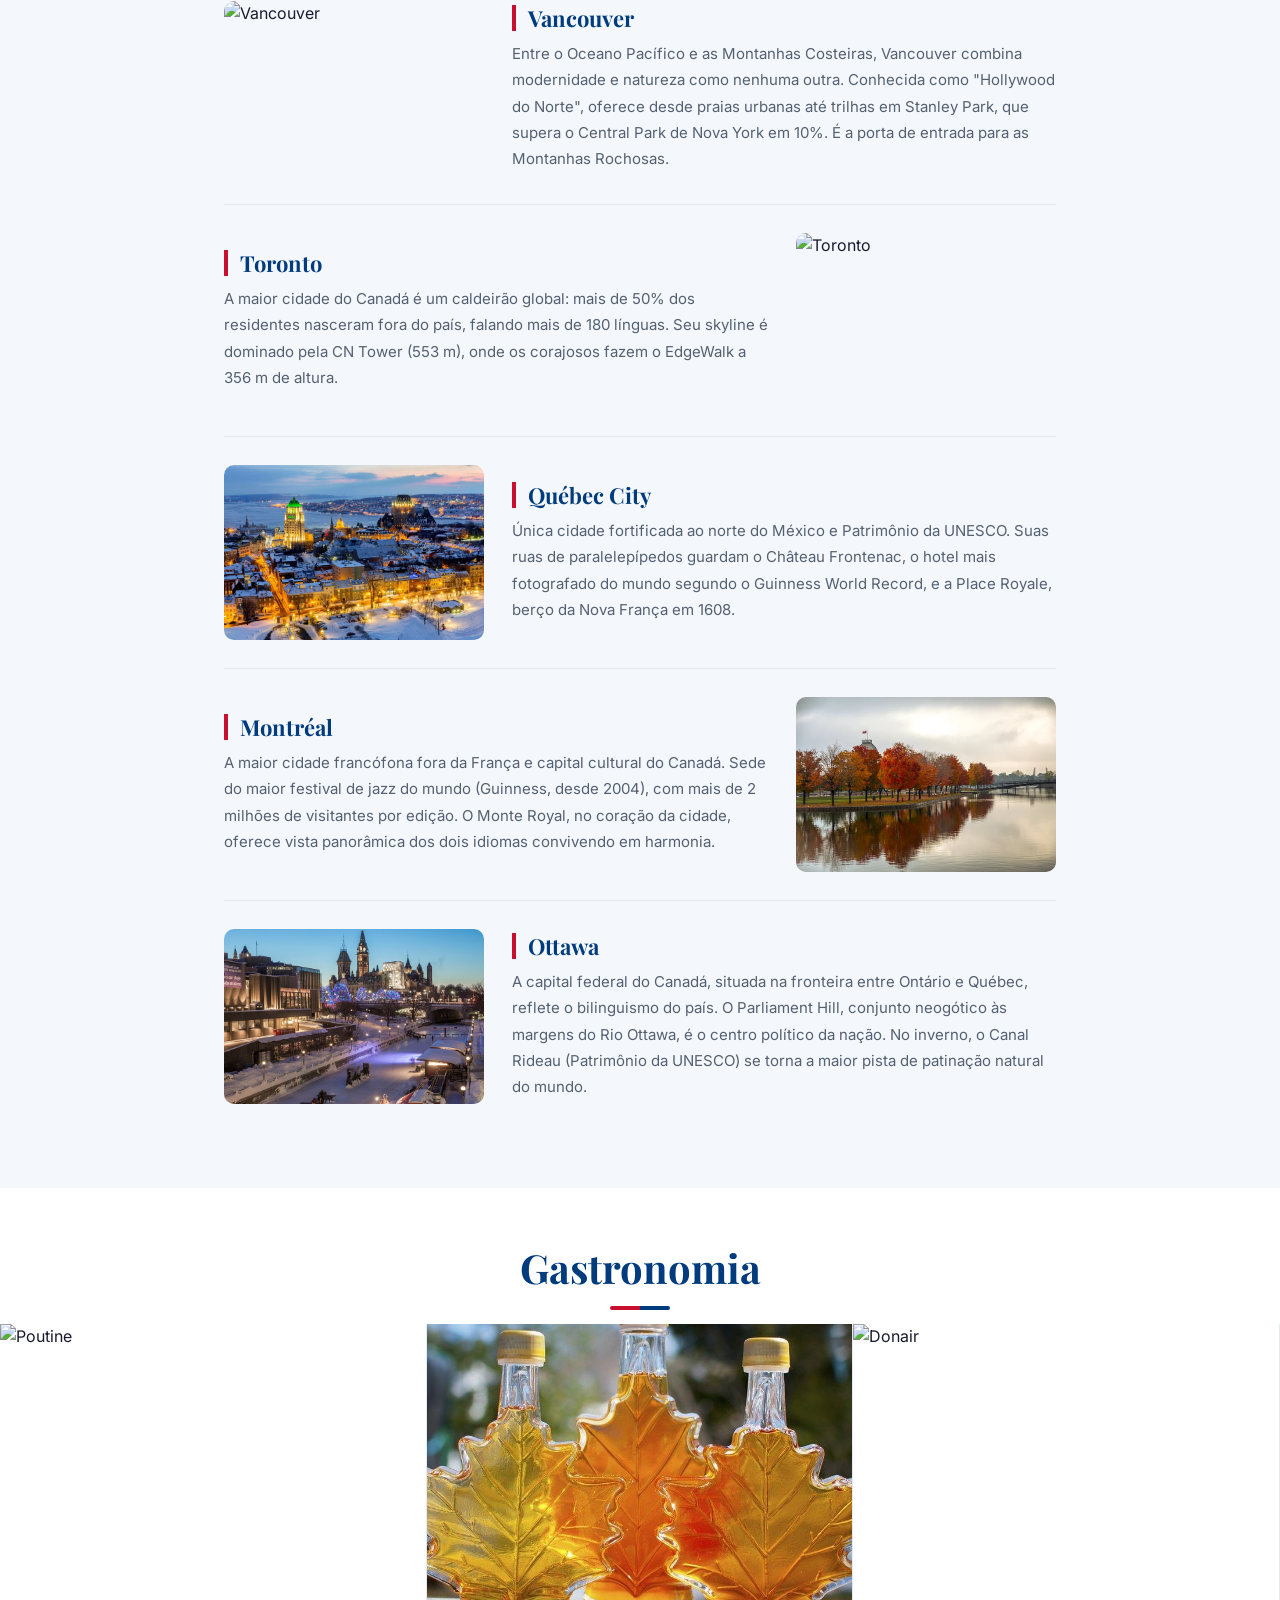
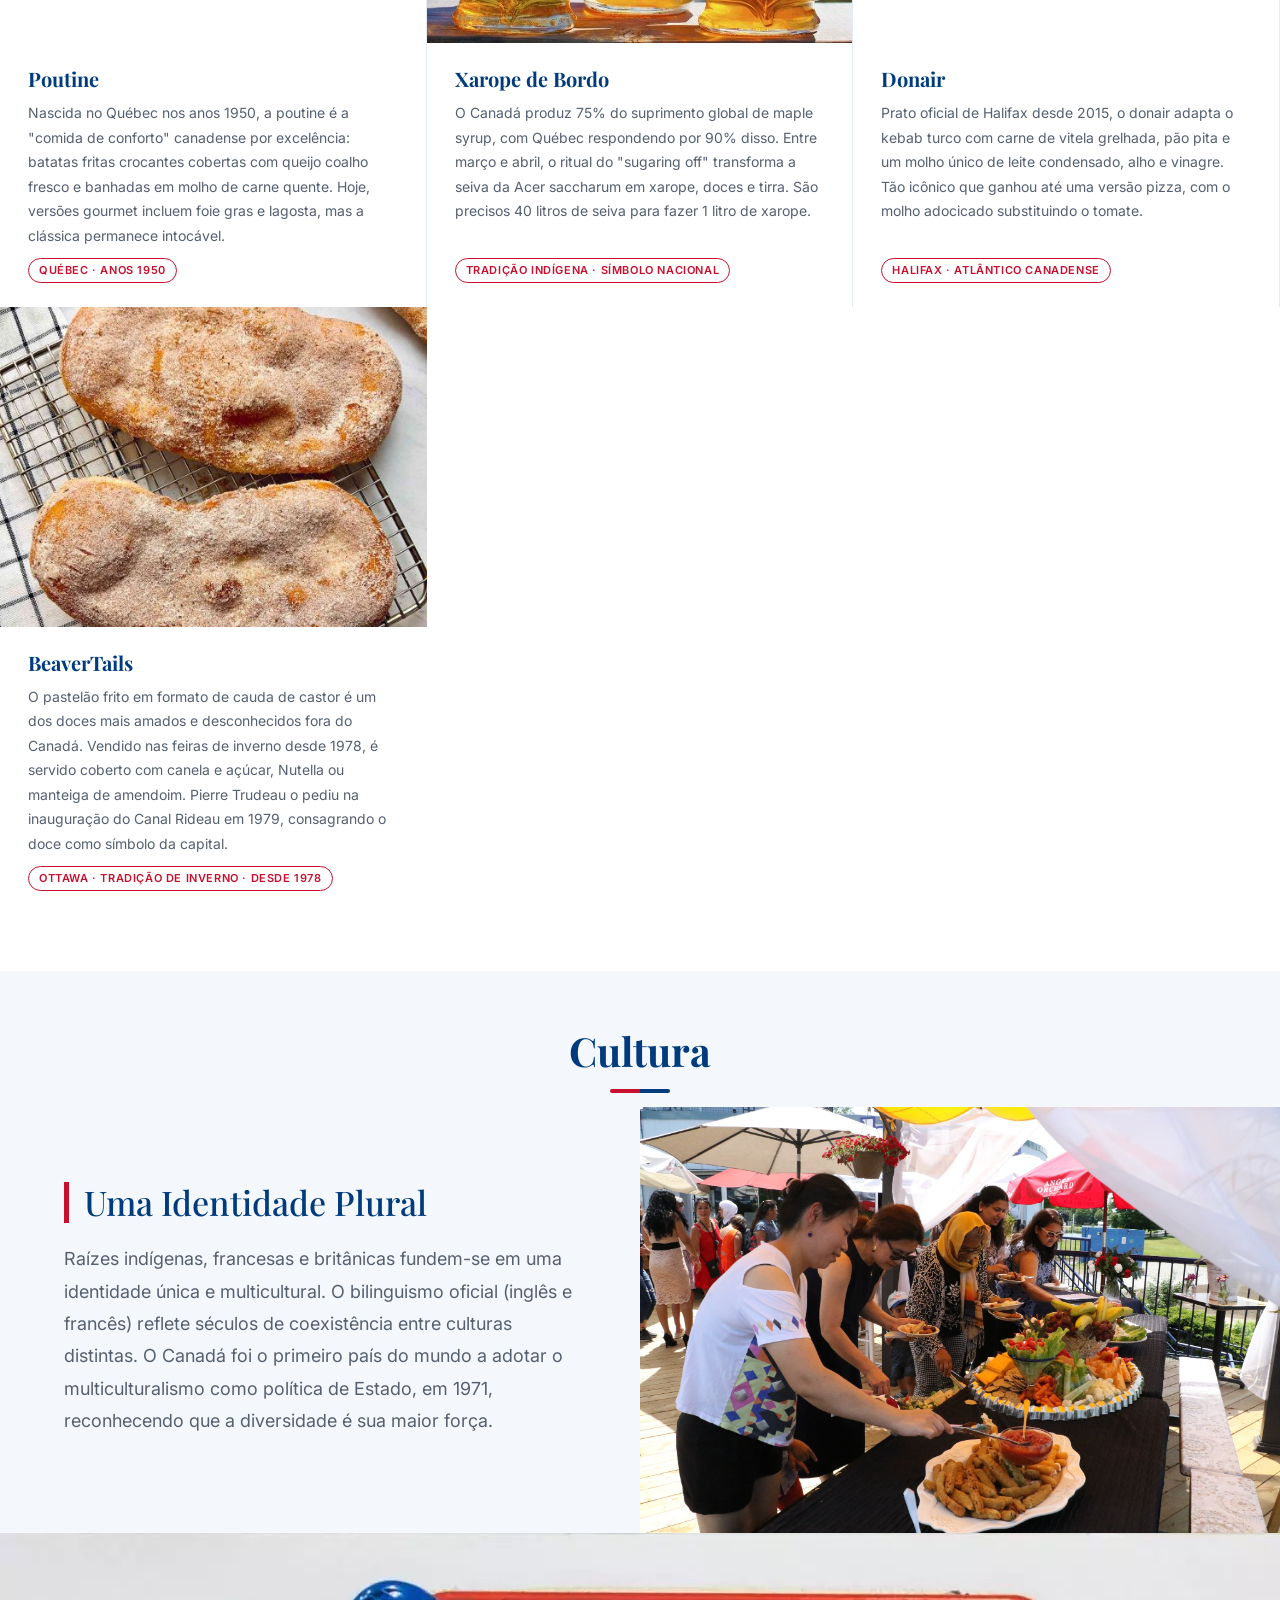
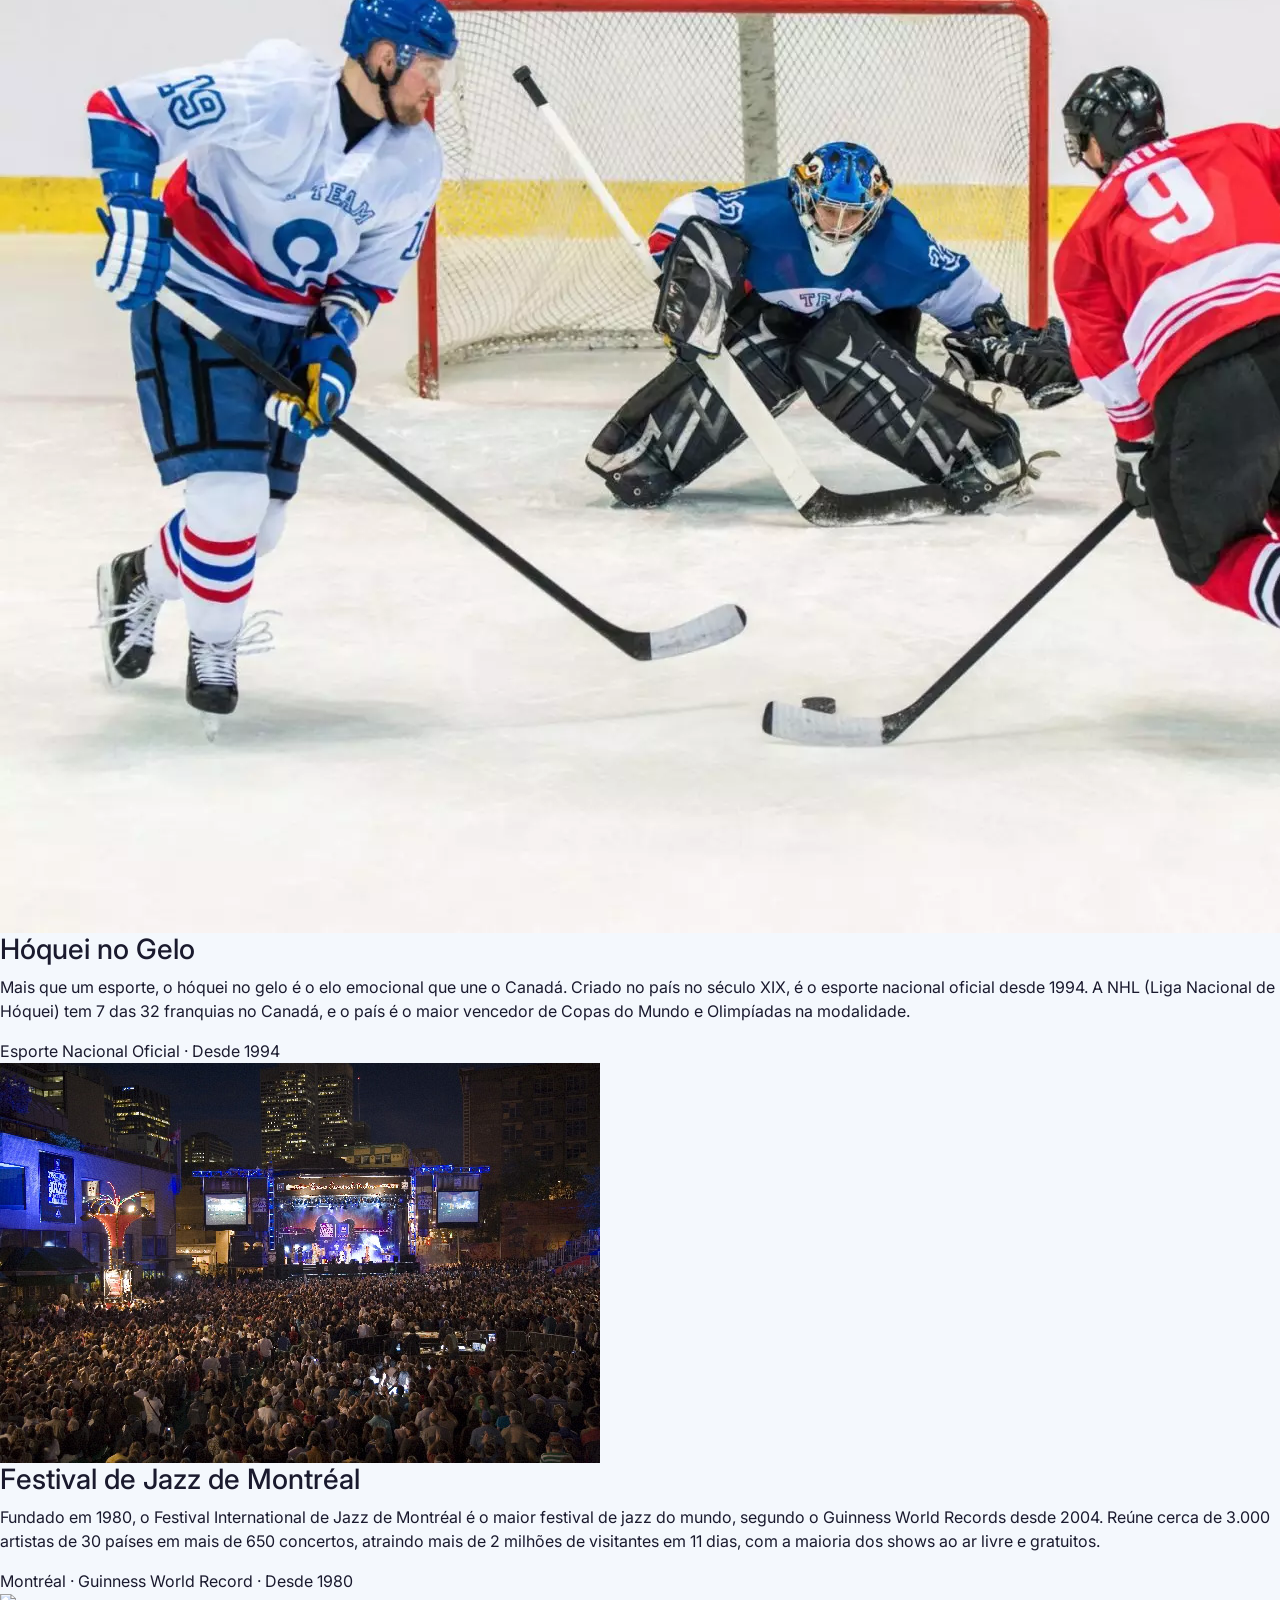
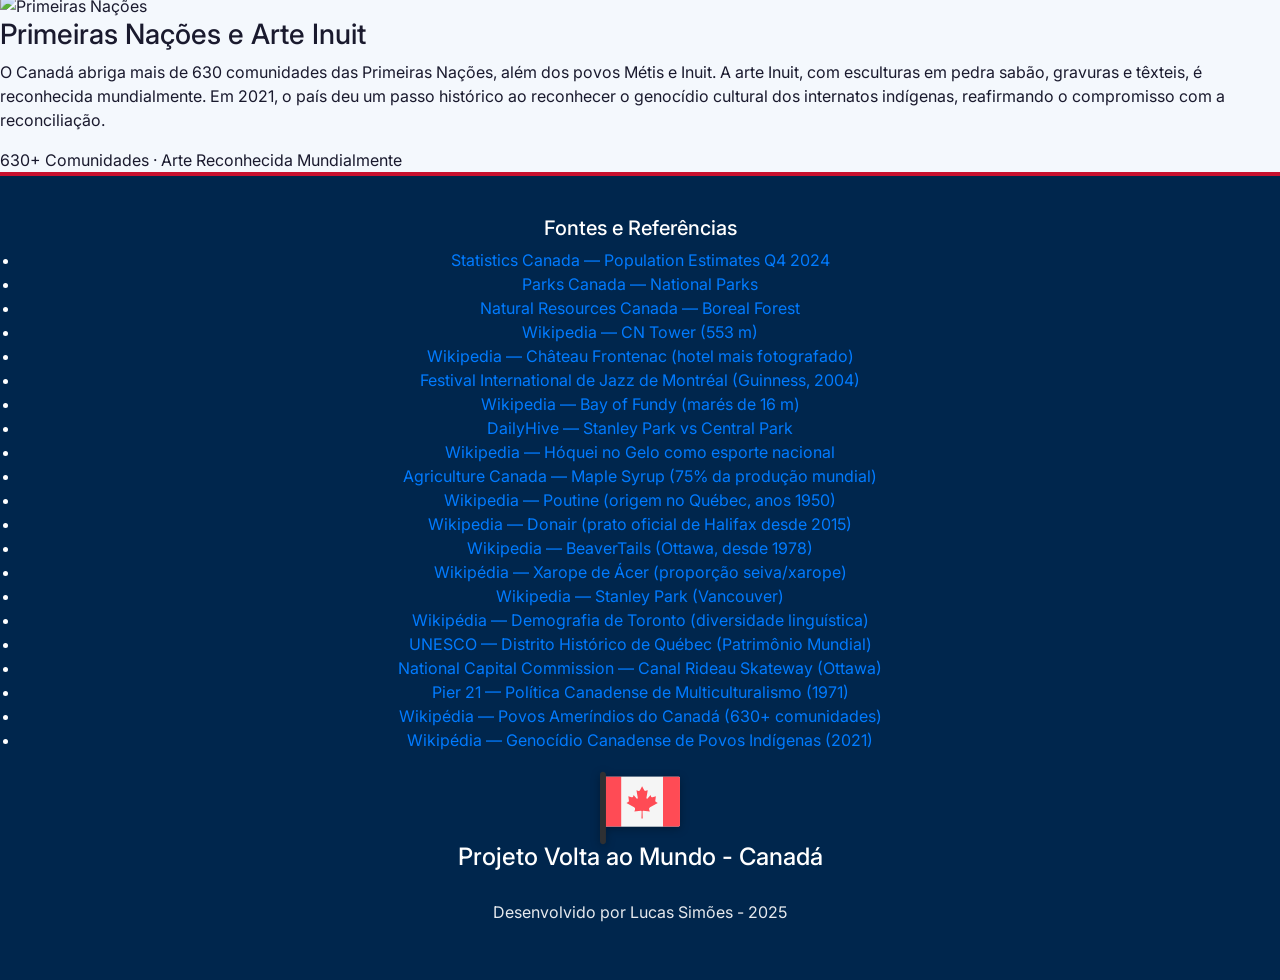
==== commit a396a0cf: "feat: expande conteúdo, corrige bugs e melhora responsividade" ====
--- a/index.html
+++ b/index.html
@@ -105,13 +105,14 @@
                         <div class="heroOverlay"></div>
                         <div class="heroCaption">
                             <h1>Cidade Velha de Québec</h1>
-                            <p>A única cidade murada ao norte do México — Patrimônio da UNESCO, com ruas de
+                            <p>A única cidade murada ao norte do México, reconhecida como Patrimônio da UNESCO, com ruas
+                                de
                                 paralelepípedos e arquitetura francesa intacta.</p>
                         </div>
                     </div>
                 </div>
                 <div class="carousel-item">
-                    <div class="heroSlide" style="background-image: url('images/vancouver-skyline-min.webp');">
+                    <div class="heroSlide" style="background-image: url('images/shutterstock_586737248.jpg');">
                         <div class="heroOverlay"></div>
                         <div class="heroCaption">
                             <h1>Vancouver</h1>
@@ -142,7 +143,7 @@
                 <div class="videoWrapper">
                     <iframe width="560" height="315" src="https://www.youtube.com/embed/LxDo1kq2QLQ?si=IGRhQHwNNJhpciAM"
                         title="YouTube video player" frameborder="0"
-                        allow="accelerometer; autoplay; clipboard-write; encrypted-media; gyroscope; picture-in-picture; web-share"
+                        allow="accelerometer; clipboard-write; encrypted-media; gyroscope; picture-in-picture; web-share"
                         referrerpolicy="strict-origin-when-cross-origin" allowfullscreen></iframe>
                 </div>
             </div>
@@ -157,7 +158,7 @@
         <div class="statsHeroStrip" data-aos="fade-up">
             <div class="statHero">
                 <div class="statHeroNumber" id="count-area">9.98</div>
-                <div class="statHeroUnit">mi km²</div>
+                <div class="statHeroUnit">milhões de km²</div>
                 <div class="statHeroLabel">de área territorial</div>
                 <div class="statHeroSub">2º maior país do mundo</div>
             </div>
@@ -179,7 +180,8 @@
 
         <!-- Tier 2: Detail facts as horizontal list -->
         <div class="statsDetailRow">
-            <div class="statDetail" data-aos="fade-up" data-aos-delay="0">
+            <div class="statDetail" data-aos="fade-up" data-aos-delay="0"
+                data-toggle="tooltip" data-placement="top" title="Ottawa fica na fronteira entre Ontário e Québec, escolhida por rainha Vitória em 1857.">
                 <svg class="statDetailIcon" viewBox="0 0 24 24" fill="none" xmlns="http://www.w3.org/2000/svg">
                     <path fill-rule="evenodd" clip-rule="evenodd"
                         d="M13 2C13 1.44772 12.5523 1 12 1C11.4477 1 11 1.44772 11 2V4.08296C8.16229 4.55904 6 7.027 6 10V10.2676C5.4022 10.6134 5 11.2597 5 12H4C2.34315 12 1 13.3431 1 15V19C1 20.1046 1.89543 21 3 21H6C6 21.5523 6.44771 22 7 22H17C17.5523 22 18 21.5523 18 21H21C22.1046 21 23 20.1046 23 19V15C23 13.3431 21.6569 12 20 12H19C19 11.2597 18.5978 10.6134 18 10.2676V10C18 7.027 15.8377 4.55904 13 4.08296V2ZM12 6C9.79086 6 8 7.79086 8 10H16C16 7.79086 14.2091 6 12 6ZM7 13V12H8H16H17V13H7ZM6 15C5.44772 15 5 14.5523 5 14H4C3.44772 14 3 14.4477 3 15V19H6V15ZM16 15V20H15V17.25C15 16.5596 14.5523 16 14 16C13.4477 16 13 16.5596 13 17.25V20H11V17.25C11 16.5596 10.5523 16 10 16C9.44772 16 9 16.5596 9 17.25V20H8V15H16ZM18 15V19H21V15C21 14.4477 20.5523 14 20 14H19C19 14.5523 18.5523 15 18 15Z"
@@ -191,7 +193,8 @@
                 </div>
             </div>
 
-            <div class="statDetail" data-aos="fade-up" data-aos-delay="80">
+            <div class="statDetail" data-aos="fade-up" data-aos-delay="80"
+                data-toggle="tooltip" data-placement="top" title="Inglês e Francês são oficiais desde a Lei de Línguas Oficiais de 1969.">
                 <svg class="statDetailIcon" viewBox="0 -0.5 25 25" fill="none" xmlns="http://www.w3.org/2000/svg">
                     <path fill-rule="evenodd" clip-rule="evenodd"
                         d="M14.9238 7.281C14.9227 8.5394 13.9018 9.55874 12.6435 9.558C11.3851 9.55726 10.3654 8.53673 10.3658 7.27833C10.3662 6.01994 11.3864 5 12.6448 5C13.2495 5.00027 13.8293 5.24073 14.2567 5.6685C14.6841 6.09627 14.924 6.67631 14.9238 7.281Z"
@@ -212,7 +215,8 @@
                 </div>
             </div>
 
-            <div class="statDetail" data-aos="fade-up" data-aos-delay="160">
+            <div class="statDetail" data-aos="fade-up" data-aos-delay="160"
+                data-toggle="tooltip" data-placement="top" title="O Canadá tem uma das maiores expectativas de vida do mundo, reflexo do sistema de saúde universal.">
                 <svg class="statDetailIcon" viewBox="0 0 24 24" fill="none" xmlns="http://www.w3.org/2000/svg">
                     <path
                         d="M12 22C17.5228 22 22 17.5228 22 12C22 6.47715 17.5228 2 12 2C6.47715 2 2 6.47715 2 12C2 17.5228 6.47715 22 12 22Z"
@@ -226,7 +230,8 @@
                 </div>
             </div>
 
-            <div class="statDetail" data-aos="fade-up" data-aos-delay="240">
+            <div class="statDetail" data-aos="fade-up" data-aos-delay="240"
+                data-toggle="tooltip" data-placement="top" title="O Canadá é o país com maior percentual de população com ensino superior do mundo (OCDE, 2023).">
                 <svg class="statDetailIcon" viewBox="0 0 24 24" fill="none" xmlns="http://www.w3.org/2000/svg">
                     <path d="M12 2L2 7L12 12L22 7L12 2Z" stroke="currentColor" stroke-width="2" stroke-linecap="round"
                         stroke-linejoin="round" />
@@ -241,7 +246,8 @@
                 </div>
             </div>
 
-            <div class="statDetail" data-aos="fade-up" data-aos-delay="320">
+            <div class="statDetail" data-aos="fade-up" data-aos-delay="320"
+                data-toggle="tooltip" data-placement="top" title="As 10 províncias têm parlamentos próprios; os 3 territórios são administrados pelo governo federal.">
                 <svg class="statDetailIcon" fill="currentColor" viewBox="-0.86 0 33.604 33.604"
                     xmlns="http://www.w3.org/2000/svg">
                     <g transform="translate(-481.237 -128.948)">
@@ -257,7 +263,8 @@
                 </div>
             </div>
 
-            <div class="statDetail" data-aos="fade-up" data-aos-delay="400">
+            <div class="statDetail" data-aos="fade-up" data-aos-delay="400"
+                data-toggle="tooltip" data-placement="top" title="O CAD é uma das 5 moedas de reserva global e está entre as 10 mais negociadas do mundo.">
                 <svg class="statDetailIcon" viewBox="0 0 24 24" fill="none" xmlns="http://www.w3.org/2000/svg">
                     <circle cx="12" cy="12" r="9" stroke="currentColor" stroke-width="2" />
                     <circle cx="12" cy="12" r="4" stroke="currentColor" stroke-width="2" />
@@ -310,9 +317,10 @@
     <!-- SEÇÃO: CIDADES -->
     <section id="cidades">
         <h2 class="sectionTitle" data-aos="fade-up">Cidades</h2>
-        <div class="cidadesGrid">
-
-            <div class="cidadeCard" data-aos="fade-up" data-aos-delay="0">
+
+        <!-- Desktop: cards normais -->
+        <div class="cidadesGrid d-none d-lg-flex">
+            <div class="cidadeCard">
                 <div class="cidadeCardImg">
                     <img src="images/vancouver-skyline-min.webp" alt="Vancouver">
                 </div>
@@ -320,12 +328,11 @@
                     <h3>Vancouver</h3>
                     <p>Entre o Oceano Pacífico e as Montanhas Costeiras, Vancouver combina modernidade e natureza como
                         nenhuma outra. Conhecida como "Hollywood do Norte", oferece desde praias urbanas até trilhas em
-                        Stanley Park — 10% maior que o Central Park de NY. É a porta de entrada para as Montanhas
-                        Rochosas.</p>
-                </div>
-            </div>
-
-            <div class="cidadeCard" data-aos="fade-up" data-aos-delay="100">
+                        Stanley Park, que supera o Central Park de Nova York em 10%. É a porta de entrada para as
+                        Montanhas Rochosas.</p>
+                </div>
+            </div>
+            <div class="cidadeCard">
                 <div class="cidadeCardImg">
                     <img src="images/nina-stavlund-toronto-1440x956.webp" alt="Toronto">
                 </div>
@@ -336,16 +343,134 @@
                         fazem o EdgeWalk a 356 m de altura.</p>
                 </div>
             </div>
-
-            <div class="cidadeCard" data-aos="fade-up" data-aos-delay="200">
+            <div class="cidadeCard">
                 <div class="cidadeCardImg">
                     <img src="images/upper-town-winter-old-quebec-city-canada.avif" alt="Québec City">
                 </div>
                 <div class="cidadeCardBody">
                     <h3>Québec City</h3>
                     <p>Única cidade fortificada ao norte do México e Patrimônio da UNESCO. Suas ruas de paralelepípedos
-                        guardam o Château Frontenac — o hotel mais fotografado do mundo — e a Place Royale, berço da
-                        Nova França em 1608.</p>
+                        guardam o Château Frontenac, o hotel mais fotografado do mundo segundo o Guinness World Record,
+                        e a Place Royale, berço da Nova França em 1608.</p>
+                </div>
+            </div>
+            <div class="cidadeCard">
+                <div class="cidadeCardImg">
+                    <img src="images/montreal-1.webp" alt="Montréal">
+                </div>
+                <div class="cidadeCardBody">
+                    <h3>Montréal</h3>
+                    <p>A maior cidade francófona fora da França e capital cultural do Canadá. Sede do maior festival de
+                        jazz do mundo (Guinness, desde 2004), com mais de 2 milhões de visitantes por edição. O Monte
+                        Royal, no coração da cidade, oferece vista panorâmica dos dois idiomas convivendo em harmonia.</p>
+                </div>
+            </div>
+            <div class="cidadeCard">
+                <div class="cidadeCardImg">
+                    <img src="images/ottawa-and-the-rideau.jpg" alt="Ottawa">
+                </div>
+                <div class="cidadeCardBody">
+                    <h3>Ottawa</h3>
+                    <p>A capital federal do Canadá, situada na fronteira entre Ontário e Québec, reflete o bilinguismo
+                        do país. O Parliament Hill, conjunto neogótico às margens do Rio Ottawa, é o centro político
+                        da nação. No inverno, o Canal Rideau (Patrimônio da UNESCO) se torna a maior pista de
+                        patinação natural do mundo.</p>
+                </div>
+            </div>
+        </div>
+
+        <!-- Mobile: accordion -->
+        <div class="accordion cidadesAccordion d-lg-none" id="accordionCidades">
+
+            <div class="card">
+                <div class="card-header" id="heading-vancouver">
+                    <button class="btn btn-link collapsed" data-toggle="collapse" data-target="#collapse-vancouver"
+                        aria-expanded="false" aria-controls="collapse-vancouver">
+                        Vancouver
+                    </button>
+                </div>
+                <div id="collapse-vancouver" class="collapse" aria-labelledby="heading-vancouver"
+                    data-parent="#accordionCidades">
+                    <div class="card-body">
+                        <img src="images/vancouver-skyline-min.webp" alt="Vancouver" class="accordionImg">
+                        <p>Entre o Oceano Pacífico e as Montanhas Costeiras, Vancouver combina modernidade e natureza como
+                            nenhuma outra. Conhecida como "Hollywood do Norte", oferece desde praias urbanas até trilhas em
+                            Stanley Park, que supera o Central Park de Nova York em 10%. É a porta de entrada para as
+                            Montanhas Rochosas.</p>
+                    </div>
+                </div>
+            </div>
+
+            <div class="card">
+                <div class="card-header" id="heading-toronto">
+                    <button class="btn btn-link collapsed" data-toggle="collapse" data-target="#collapse-toronto"
+                        aria-expanded="false" aria-controls="collapse-toronto">
+                        Toronto
+                    </button>
+                </div>
+                <div id="collapse-toronto" class="collapse" aria-labelledby="heading-toronto"
+                    data-parent="#accordionCidades">
+                    <div class="card-body">
+                        <img src="images/nina-stavlund-toronto-1440x956.webp" alt="Toronto" class="accordionImg">
+                        <p>A maior cidade do Canadá é um caldeirão global: mais de 50% dos residentes nasceram fora do
+                            país, falando mais de 180 línguas. Seu skyline é dominado pela CN Tower (553 m), onde os
+                            corajosos fazem o EdgeWalk a 356 m de altura.</p>
+                    </div>
+                </div>
+            </div>
+
+            <div class="card">
+                <div class="card-header" id="heading-quebec">
+                    <button class="btn btn-link collapsed" data-toggle="collapse" data-target="#collapse-quebec"
+                        aria-expanded="false" aria-controls="collapse-quebec">
+                        Québec City
+                    </button>
+                </div>
+                <div id="collapse-quebec" class="collapse" aria-labelledby="heading-quebec"
+                    data-parent="#accordionCidades">
+                    <div class="card-body">
+                        <img src="images/upper-town-winter-old-quebec-city-canada.avif" alt="Québec City" class="accordionImg">
+                        <p>Única cidade fortificada ao norte do México e Patrimônio da UNESCO. Suas ruas de paralelepípedos
+                            guardam o Château Frontenac, o hotel mais fotografado do mundo segundo o Guinness World Record,
+                            e a Place Royale, berço da Nova França em 1608.</p>
+                    </div>
+                </div>
+            </div>
+
+            <div class="card">
+                <div class="card-header" id="heading-montreal">
+                    <button class="btn btn-link collapsed" data-toggle="collapse" data-target="#collapse-montreal"
+                        aria-expanded="false" aria-controls="collapse-montreal">
+                        Montréal
+                    </button>
+                </div>
+                <div id="collapse-montreal" class="collapse" aria-labelledby="heading-montreal"
+                    data-parent="#accordionCidades">
+                    <div class="card-body">
+                        <img src="images/montreal-1.webp" alt="Montréal" class="accordionImg">
+                        <p>A maior cidade francófona fora da França e capital cultural do Canadá. Sede do maior festival de
+                            jazz do mundo (Guinness, desde 2004), com mais de 2 milhões de visitantes por edição. O Monte
+                            Royal, no coração da cidade, oferece vista panorâmica dos dois idiomas convivendo em harmonia.</p>
+                    </div>
+                </div>
+            </div>
+
+            <div class="card">
+                <div class="card-header" id="heading-ottawa">
+                    <button class="btn btn-link collapsed" data-toggle="collapse" data-target="#collapse-ottawa"
+                        aria-expanded="false" aria-controls="collapse-ottawa">
+                        Ottawa
+                    </button>
+                </div>
+                <div id="collapse-ottawa" class="collapse" aria-labelledby="heading-ottawa"
+                    data-parent="#accordionCidades">
+                    <div class="card-body">
+                        <img src="images/ottawa-and-the-rideau.jpg" alt="Ottawa" class="accordionImg">
+                        <p>A capital federal do Canadá, situada na fronteira entre Ontário e Québec, reflete o bilinguismo
+                            do país. O Parliament Hill, conjunto neogótico às margens do Rio Ottawa, é o centro político
+                            da nação. No inverno, o Canal Rideau (Patrimônio da UNESCO) se torna a maior pista de
+                            patinação natural do mundo.</p>
+                    </div>
                 </div>
             </div>
 
@@ -365,7 +490,7 @@
                     <h3>Poutine</h3>
                     <p>Nascida no Québec nos anos 1950, a poutine é a "comida de conforto" canadense por excelência:
                         batatas fritas crocantes cobertas com queijo coalho fresco e banhadas em molho de carne quente.
-                        Hoje, versões gourmet incluem foie gras e lagosta — mas a clássica é sagrada.</p>
+                        Hoje, versões gourmet incluem foie gras e lagosta, mas a clássica permanece intocável.</p>
                     <span class="gastroTag">Québec · Anos 1950</span>
                 </div>
             </div>
@@ -391,8 +516,22 @@
                     <h3>Donair</h3>
                     <p>Prato oficial de Halifax desde 2015, o donair adapta o kebab turco com carne de vitela grelhada,
                         pão pita e um molho único de leite condensado, alho e vinagre. Tão icônico que ganhou até uma
-                        versão pizza — com o molho substituindo o tomate.</p>
+                        versão pizza, com o molho adocicado substituindo o tomate.</p>
                     <span class="gastroTag">Halifax · Atlântico Canadense</span>
+                </div>
+            </div>
+
+            <div class="gastroCard" data-aos="fade-up" data-aos-delay="360">
+                <div class="gastroCardImg">
+                    <img src="images/beaver-tails-plated-feature-1-500x500.jpg" alt="BeaverTails">
+                </div>
+                <div class="gastroCardBody">
+                    <h3>BeaverTails</h3>
+                    <p>O pastelão frito em formato de cauda de castor é um dos doces mais amados e desconhecidos fora do
+                        Canadá. Vendido nas feiras de inverno desde 1978, é servido coberto com canela e açúcar,
+                        Nutella ou manteiga de amendoim. Pierre Trudeau o pediu na inauguração do Canal Rideau em 1979,
+                        consagrando o doce como símbolo da capital.</p>
+                    <span class="gastroTag">Ottawa · Tradição de Inverno · Desde 1978</span>
                 </div>
             </div>
 
@@ -404,16 +543,60 @@
         <h2 class="sectionTitle" data-aos="fade-up">Cultura</h2>
         <div class="informacoesCanadaContainer">
             <div class="informacoesCanada" data-aos="fade-right">
-                <h2>Cultura</h2>
-                <p>Raízes indígenas, francesas e britânicas fundem-se em uma identidade plural. O bilinguismo
-                    (inglês/francês) reflete-se em festivais como o Jazz de Montréal, um dos maiores do mundo. Esportes
-                    como hóquei no gelo (oficial) e lacrosse unem o país, enquanto a arte Inuit e as tradições das
-                    Primeiras Nações são celebradas em museus e festivais. A hospitalidade canadense "warm welcomes,
-                    whatever the weather" (Boas-vindas calorosas, independentemente do clima) é um símbolo nacional.</p>
+                <h2>Uma Identidade Plural</h2>
+                <p>Raízes indígenas, francesas e britânicas fundem-se em uma identidade única e multicultural. O
+                    bilinguismo oficial (inglês e francês) reflete séculos de coexistência entre culturas distintas.
+                    O Canadá foi o primeiro país do mundo a adotar o multiculturalismo como política de Estado, em
+                    1971, reconhecendo que a diversidade é sua maior força.</p>
             </div>
             <div class="imageContainer" data-aos="fade-left">
-                <img class="informacoesCanadaImg" src="images/Inuits-sled-hunt-Cape-Dorset-Canada-Nunavut.webp"
-                    alt="Inuit">
+                <img class="informacoesCanadaImg" src="images/multicultural-festival.jpg"
+                    alt="Canada Day — diversidade cultural canadense">
+            </div>
+        </div>
+
+        <div class="culturaGrid">
+            <div class="culturaCard" data-aos="fade-up" data-aos-delay="0">
+                <div class="culturaCardImg">
+                    <img src="images/hoquei-no-gelo.webp" alt="Hóquei no Gelo">
+                </div>
+                <div class="culturaCardBody">
+                    <h3>Hóquei no Gelo</h3>
+                    <p>Mais que um esporte, o hóquei no gelo é o elo emocional que une o Canadá. Criado no país no
+                        século XIX, é o esporte nacional oficial desde 1994. A NHL (Liga Nacional de Hóquei) tem 7 das
+                        32 franquias no Canadá, e o país é o maior vencedor de Copas do Mundo e Olimpíadas na
+                        modalidade.</p>
+                    <span class="culturaTag">Esporte Nacional Oficial · Desde 1994</span>
+                </div>
+            </div>
+
+            <div class="culturaCard" data-aos="fade-up" data-aos-delay="120">
+                <div class="culturaCardImg">
+                    <img src="images/Festival_International_de_Jazz_de_Montréal_2.jpg"
+                        alt="Festival Internacional de Jazz de Montréal">
+                </div>
+                <div class="culturaCardBody">
+                    <h3>Festival de Jazz de Montréal</h3>
+                    <p>Fundado em 1980, o Festival International de Jazz de Montréal é o maior festival de jazz do
+                        mundo, segundo o Guinness World Records desde 2004. Reúne cerca de 3.000 artistas de 30 países
+                        em mais de 650 concertos, atraindo mais de 2 milhões de visitantes em 11 dias, com a maioria dos
+                        shows ao ar livre e gratuitos.</p>
+                    <span class="culturaTag">Montréal · Guinness World Record · Desde 1980</span>
+                </div>
+            </div>
+
+            <div class="culturaCard" data-aos="fade-up" data-aos-delay="240">
+                <div class="culturaCardImg">
+                    <img src="images/Inuits-sled-hunt-Cape-Dorset-Canada-Nunavut.webp" alt="Primeiras Nações">
+                </div>
+                <div class="culturaCardBody">
+                    <h3>Primeiras Nações e Arte Inuit</h3>
+                    <p>O Canadá abriga mais de 630 comunidades das Primeiras Nações, além dos povos Métis e Inuit. A
+                        arte Inuit, com esculturas em pedra sabão, gravuras e têxteis, é reconhecida mundialmente. Em
+                        2021, o país deu um passo histórico ao reconhecer o genocídio cultural dos internatos
+                        indígenas, reafirmando o compromisso com a reconciliação.</p>
+                    <span class="culturaTag">630+ Comunidades · Arte Reconhecida Mundialmente</span>
+                </div>
             </div>
         </div>
     </section>
@@ -428,6 +611,53 @@
 
     <!-- FOOTER -->
     <footer class="footer">
+        <div class="footerRefs">
+            <h5>Fontes e Referências</h5>
+            <ul>
+                <li><a href="https://www150.statcan.gc.ca/n1/daily-quotidien/250319/dq250319a-eng.htm" target="_blank"
+                        rel="noopener">Statistics Canada — Population Estimates Q4 2024</a></li>
+                <li><a href="https://parks.canada.ca/pn-np" target="_blank" rel="noopener">Parks Canada — National
+                        Parks</a></li>
+                <li><a href="https://www.nrcan.gc.ca/our-natural-resources/forests-forestry/boreal-forest/13071"
+                        target="_blank" rel="noopener">Natural Resources Canada — Boreal Forest</a></li>
+                <li><a href="https://en.wikipedia.org/wiki/CN_Tower" target="_blank" rel="noopener">Wikipedia — CN Tower
+                        (553 m)</a></li>
+                <li><a href="https://en.wikipedia.org/wiki/Ch%C3%A2teau_Frontenac" target="_blank"
+                        rel="noopener">Wikipedia — Château Frontenac (hotel mais fotografado)</a></li>
+                <li><a href="https://montrealjazzfest.com/en" target="_blank" rel="noopener">Festival International de
+                        Jazz de Montréal (Guinness, 2004)</a></li>
+                <li><a href="https://en.wikipedia.org/wiki/Bay_of_Fundy" target="_blank" rel="noopener">Wikipedia — Bay
+                        of Fundy (marés de 16 m)</a></li>
+                <li><a href="https://dailyhive.com/vancouver/stanley-park-vs-central-park" target="_blank"
+                        rel="noopener">DailyHive — Stanley Park vs Central Park</a></li>
+                <li><a href="https://en.wikipedia.org/wiki/Ice_hockey_in_Canada" target="_blank"
+                        rel="noopener">Wikipedia — Hóquei no Gelo como esporte nacional</a></li>
+                <li><a href="https://agriculture.canada.ca/en/sector/horticulture/maple" target="_blank"
+                        rel="noopener">Agriculture Canada — Maple Syrup (75% da produção mundial)</a></li>
+                <li><a href="https://en.wikipedia.org/wiki/Poutine" target="_blank"
+                        rel="noopener">Wikipedia — Poutine (origem no Québec, anos 1950)</a></li>
+                <li><a href="https://en.wikipedia.org/wiki/Donair" target="_blank"
+                        rel="noopener">Wikipedia — Donair (prato oficial de Halifax desde 2015)</a></li>
+                <li><a href="https://en.wikipedia.org/wiki/BeaverTails" target="_blank"
+                        rel="noopener">Wikipedia — BeaverTails (Ottawa, desde 1978)</a></li>
+                <li><a href="https://pt.wikipedia.org/wiki/Xarope_de_%C3%A1cer" target="_blank"
+                        rel="noopener">Wikipédia — Xarope de Ácer (proporção seiva/xarope)</a></li>
+                <li><a href="https://en.wikipedia.org/wiki/Stanley_Park" target="_blank"
+                        rel="noopener">Wikipedia — Stanley Park (Vancouver)</a></li>
+                <li><a href="https://pt.wikipedia.org/wiki/Demografia_de_Toronto" target="_blank"
+                        rel="noopener">Wikipédia — Demografia de Toronto (diversidade linguística)</a></li>
+                <li><a href="https://whc.unesco.org/en/list/300/" target="_blank"
+                        rel="noopener">UNESCO — Distrito Histórico de Québec (Patrimônio Mundial)</a></li>
+                <li><a href="https://ncc-ccn.gc.ca/places/rideau-canal-skateway" target="_blank"
+                        rel="noopener">National Capital Commission — Canal Rideau Skateway (Ottawa)</a></li>
+                <li><a href="https://pier21.ca/research/immigration-history/canadian-multiculturalism-policy-1971"
+                        target="_blank" rel="noopener">Pier 21 — Política Canadense de Multiculturalismo (1971)</a></li>
+                <li><a href="https://pt.wikipedia.org/wiki/Povos_amer%C3%ADndios_do_Canad%C3%A1" target="_blank"
+                        rel="noopener">Wikipédia — Povos Ameríndios do Canadá (630+ comunidades)</a></li>
+                <li><a href="https://pt.wikipedia.org/wiki/Genoc%C3%ADdio_canadense_de_povos_ind%C3%ADgenas"
+                        target="_blank" rel="noopener">Wikipédia — Genocídio Canadense de Povos Indígenas (2021)</a></li>
+            </ul>
+        </div>
         <div class="footerContent">
             <div class="flagFooterContainer">
                 <svg version="1.1" id="Layer_1" xmlns="http://www.w3.org/2000/svg"
@@ -456,6 +686,7 @@
             <h4>Projeto Volta ao Mundo - Canadá</h4>
             <p class="copyright">Desenvolvido por Lucas Simões - 2025</p>
         </div>
+        </div>
     </footer>
 
     <!-- jQuery + Bootstrap 4 JS -->
@@ -473,6 +704,13 @@
         AOS.init({
             duration: 700,
             once: true
+        });
+    </script>
+
+    <!-- Tooltips Bootstrap -->
+    <script>
+        $(function () {
+            $('[data-toggle="tooltip"]').tooltip();
         });
     </script>
 
@@ -512,69 +750,35 @@
         })();
     </script>
 
-    <!-- Navbar + Back to Top behaviour -->
+    <!-- Navbar mobile hide/show + Back to Top -->
     <script>
         (function () {
             var nav = document.getElementById('mainNav');
             var backToTop = document.getElementById('backToTop');
-            var hero = document.getElementById('hero');
-            var lastScrollY = 0;
-            var scrollUpStart = null;   // Y position where the current upward run began
-            var UPWARD_NEEDED = 100;    // px user must scroll up before nav reappears
-            var navVisible = true;
-
-            function heroBottom() {
-                return hero ? hero.getBoundingClientRect().bottom + window.pageYOffset : 0;
-            }
-
-            function showNav() {
-                nav.style.transform = 'translateY(0)';
-                nav.style.opacity = '1';
-                navVisible = true;
-            }
-
-            function hideNav() {
-                nav.style.transform = 'translateY(-100%)';
-                nav.style.opacity = '0';
-                navVisible = false;
-            }
+            var lastScrollY = window.pageYOffset;
 
             window.addEventListener('scroll', function () {
                 var currentY = window.pageYOffset;
-                var pastHero = currentY > heroBottom();
-                var goingDown = currentY > lastScrollY;
-
-                /* Back-to-top button: show after one viewport height */
+
+                /* Back-to-top */
                 if (currentY > window.innerHeight) {
                     backToTop.classList.add('visible');
                 } else {
                     backToTop.classList.remove('visible');
                 }
 
-                if (!pastHero) {
-                    /* Inside the hero — always show the navbar */
-                    showNav();
-                    scrollUpStart = null;
-                } else {
-                    /* Past the hero */
-                    if (goingDown) {
-                        /* Scrolling down → hide immediately */
-                        hideNav();
-                        scrollUpStart = null;
+                /* Navbar: só esconde/mostra em mobile */
+                if (window.innerWidth < 992) {
+                    if (currentY > lastScrollY) {
+                        nav.classList.add('nav-hidden');
                     } else {
-                        /* Scrolling up → track how far they've scrolled up */
-                        if (scrollUpStart === null) scrollUpStart = lastScrollY;
-                        var scrolledUp = scrollUpStart - currentY;
-                        if (scrolledUp >= UPWARD_NEEDED) {
-                            showNav();
-                        }
+                        nav.classList.remove('nav-hidden');
                     }
                 }
 
                 lastScrollY = currentY;
             }, { passive: true });
 
-            /* Back-to-top click */
             backToTop.addEventListener('click', function () {
                 window.scrollTo({ top: 0, behavior: 'smooth' });
             });
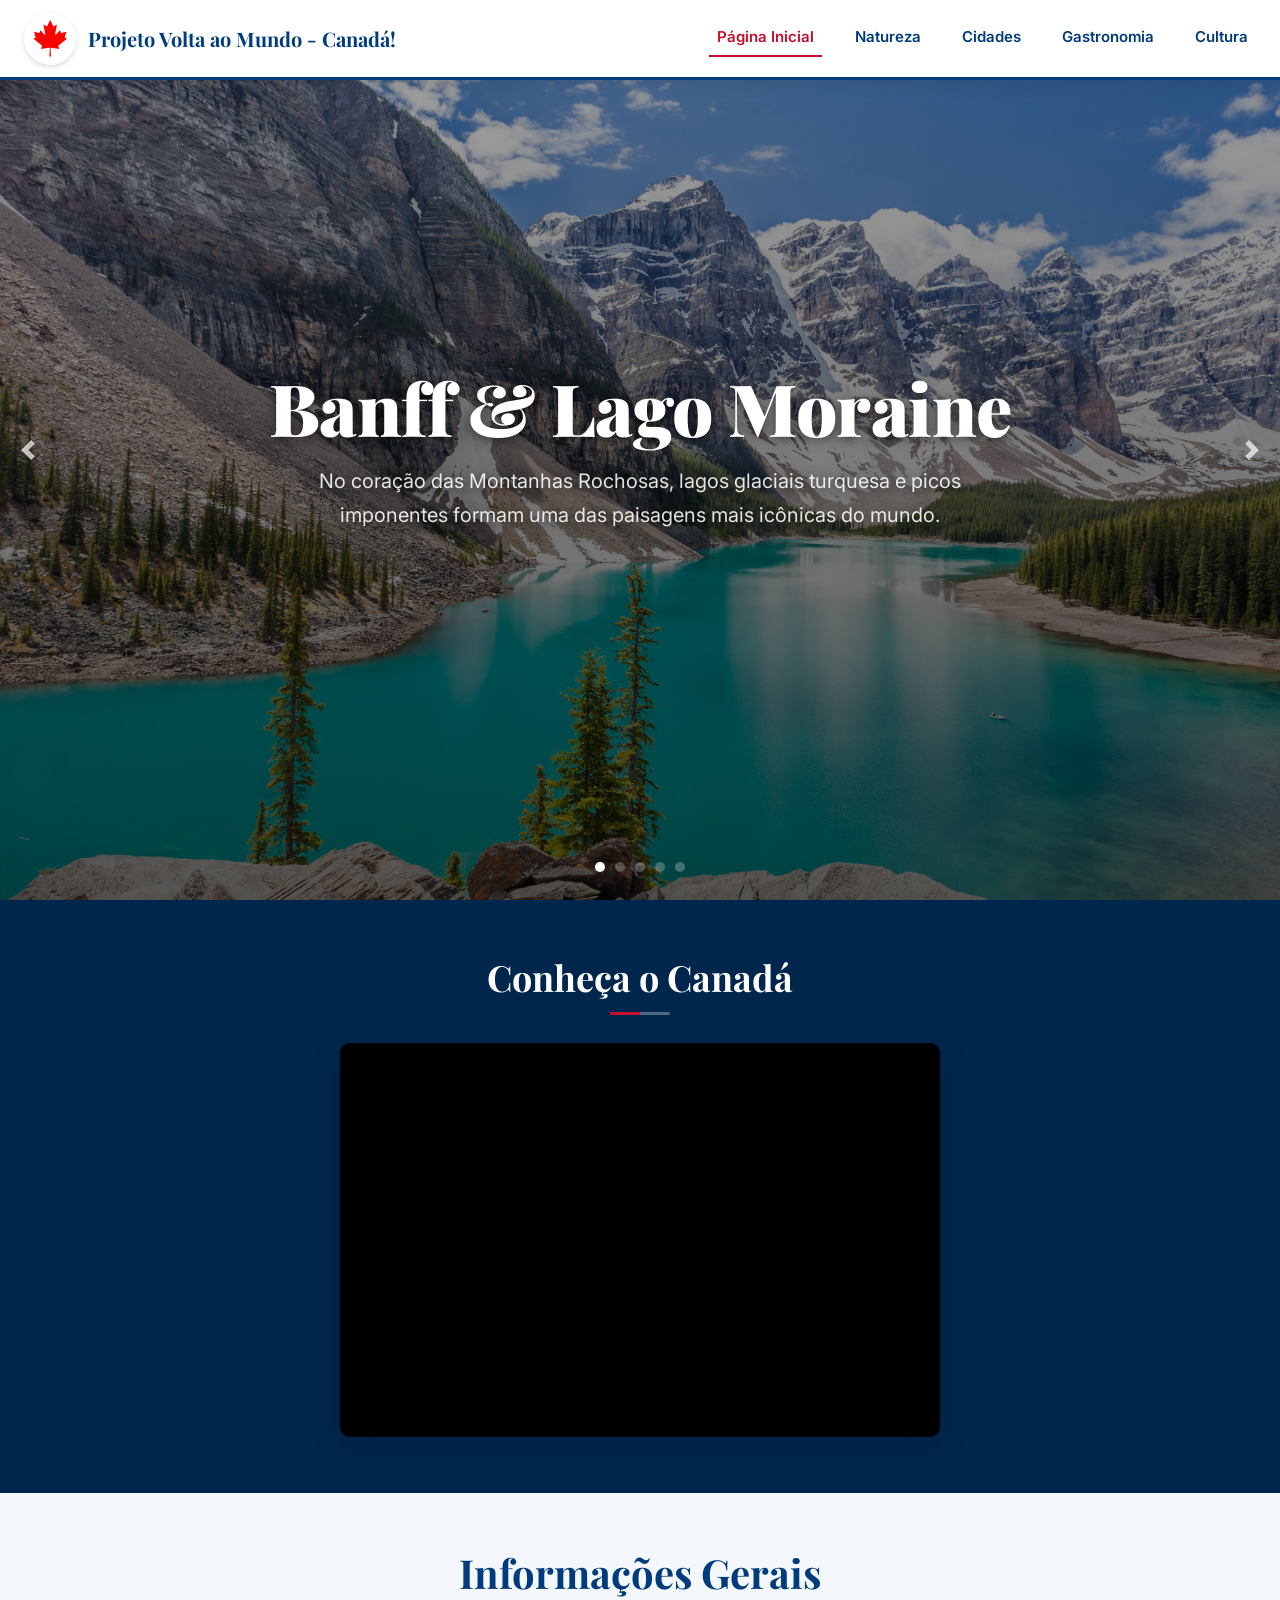
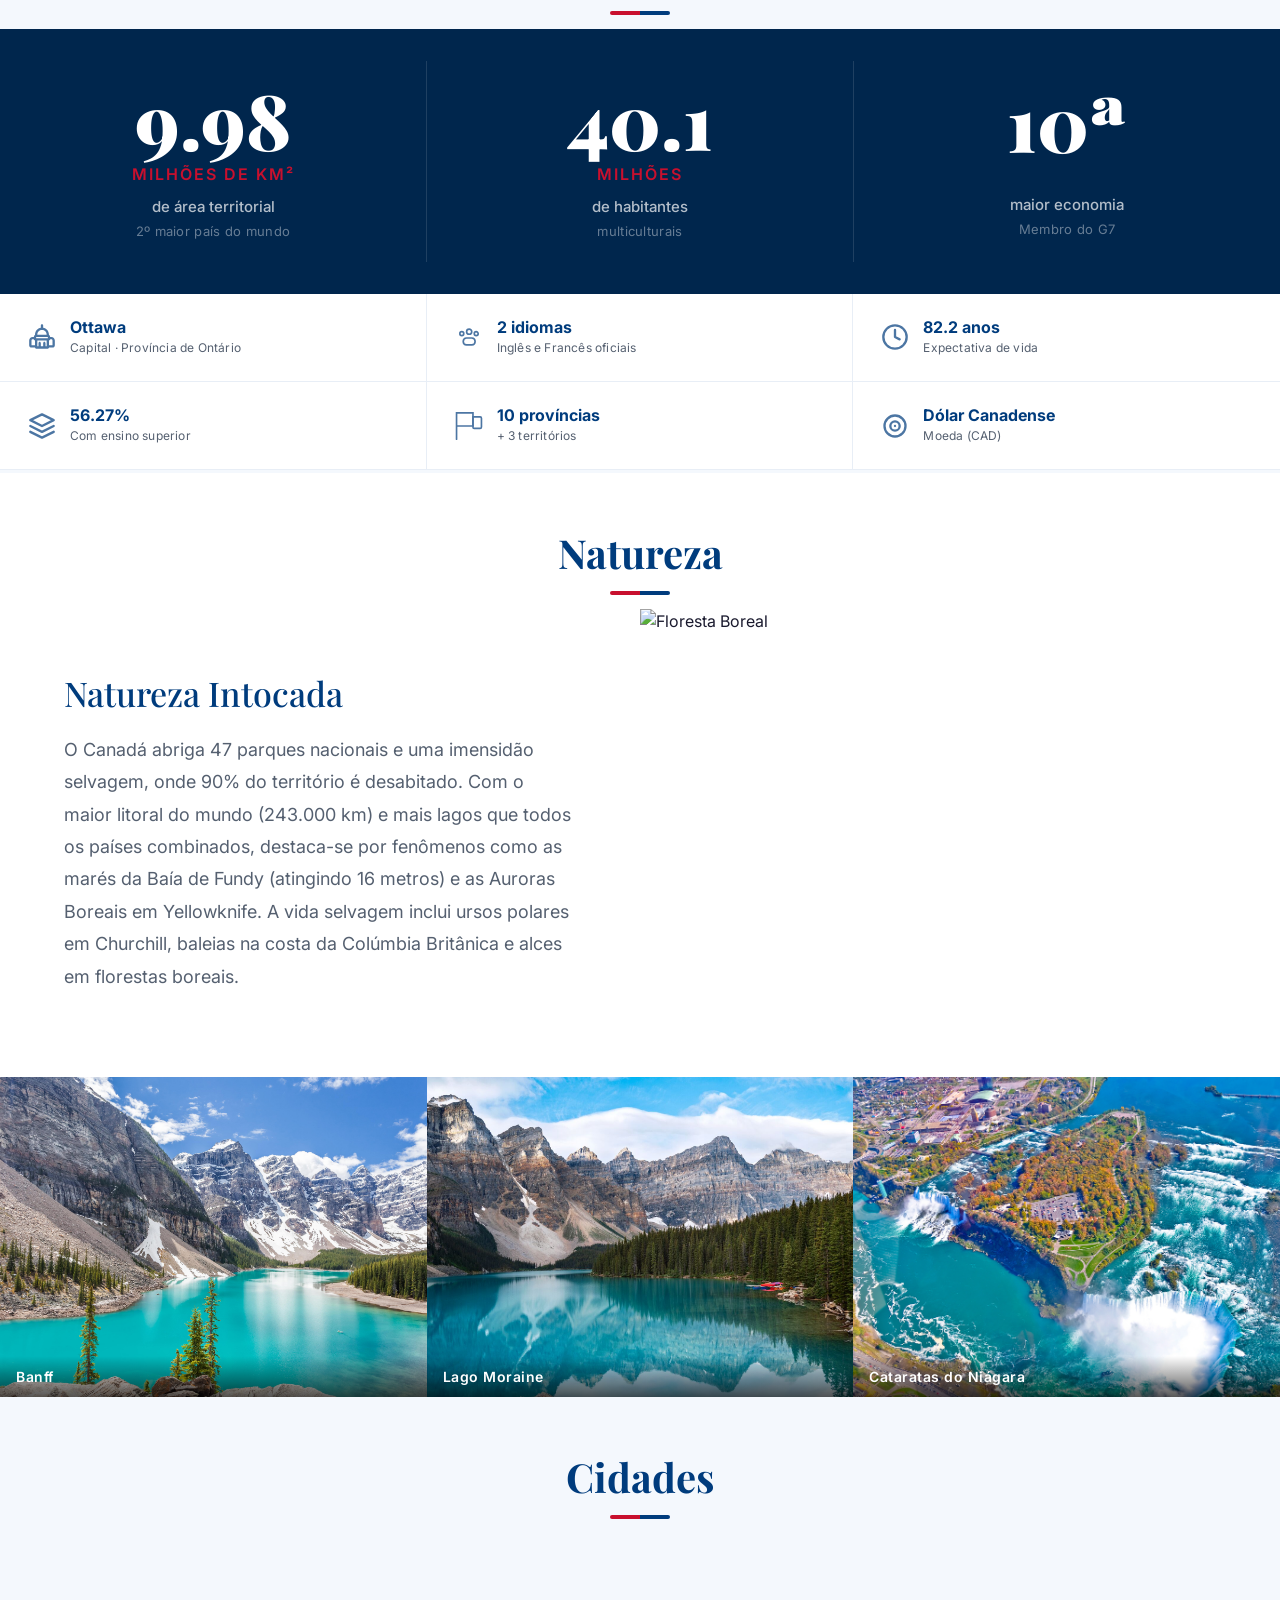
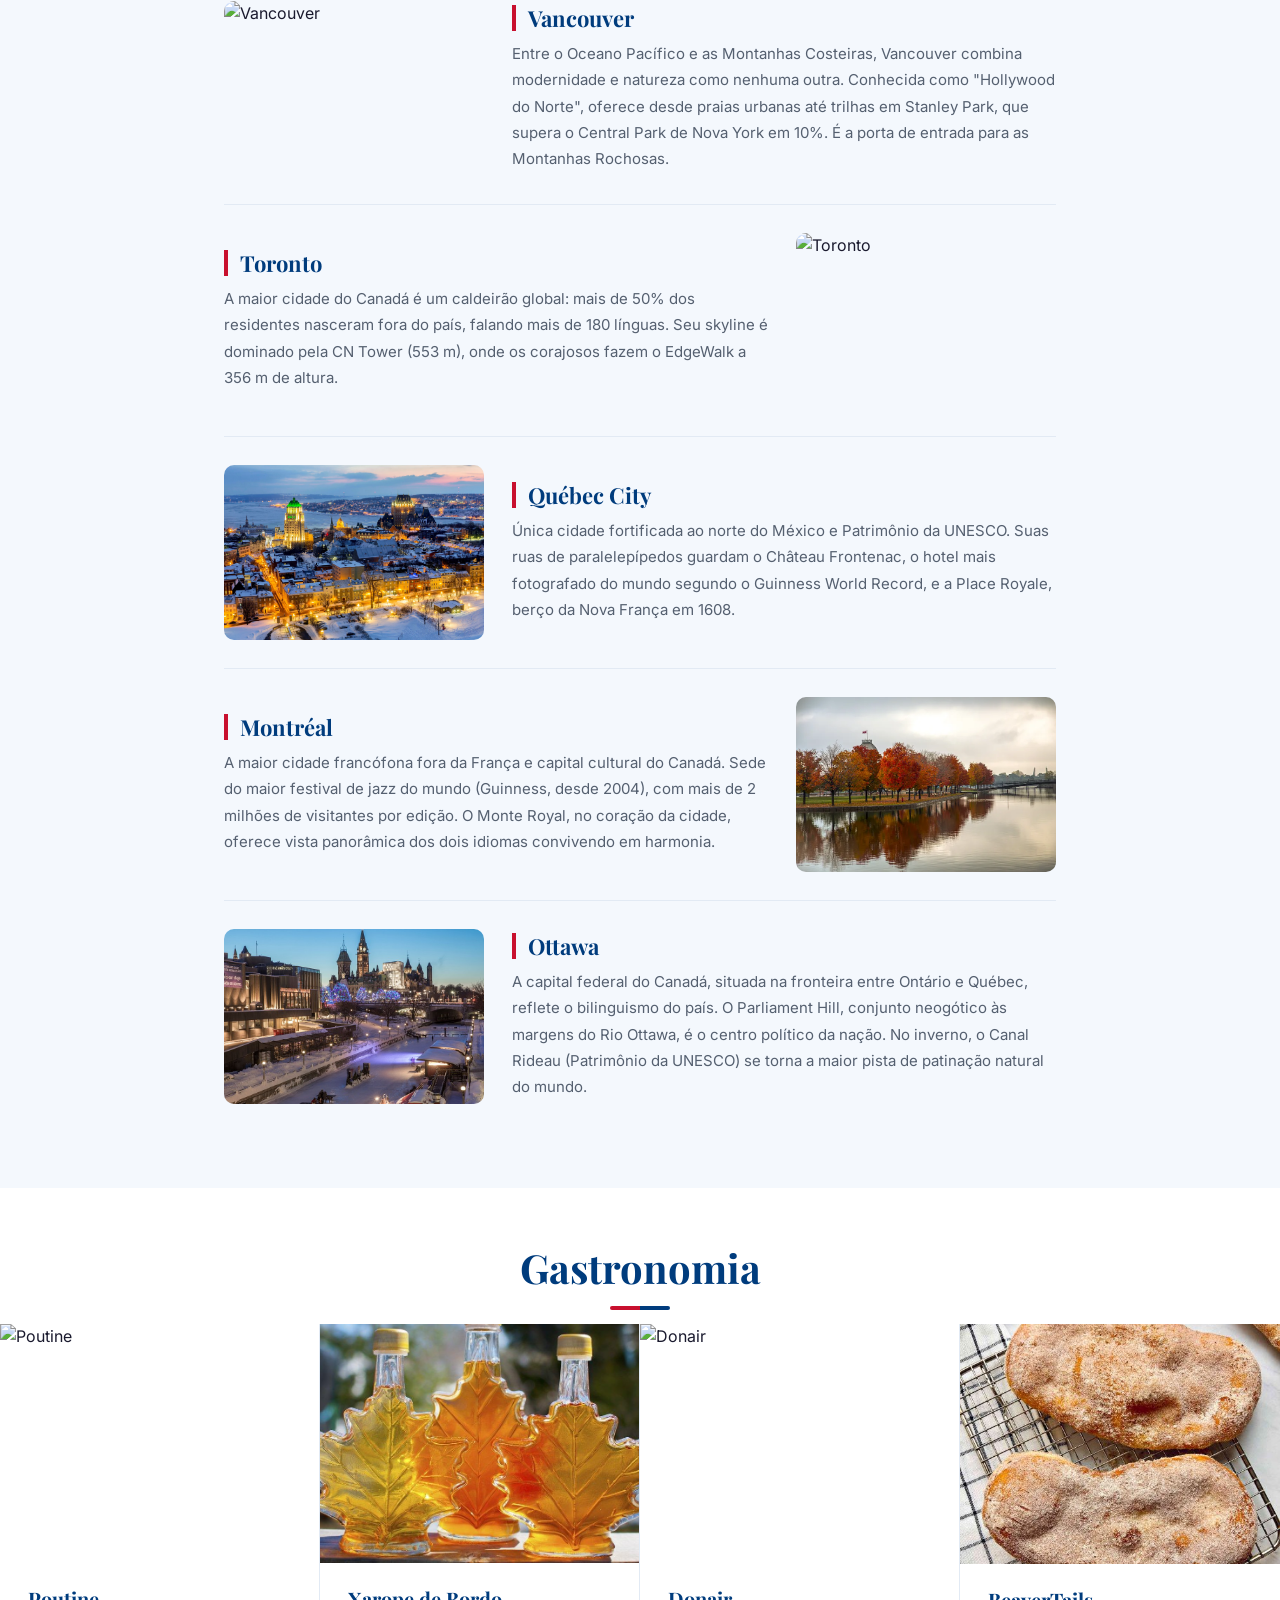
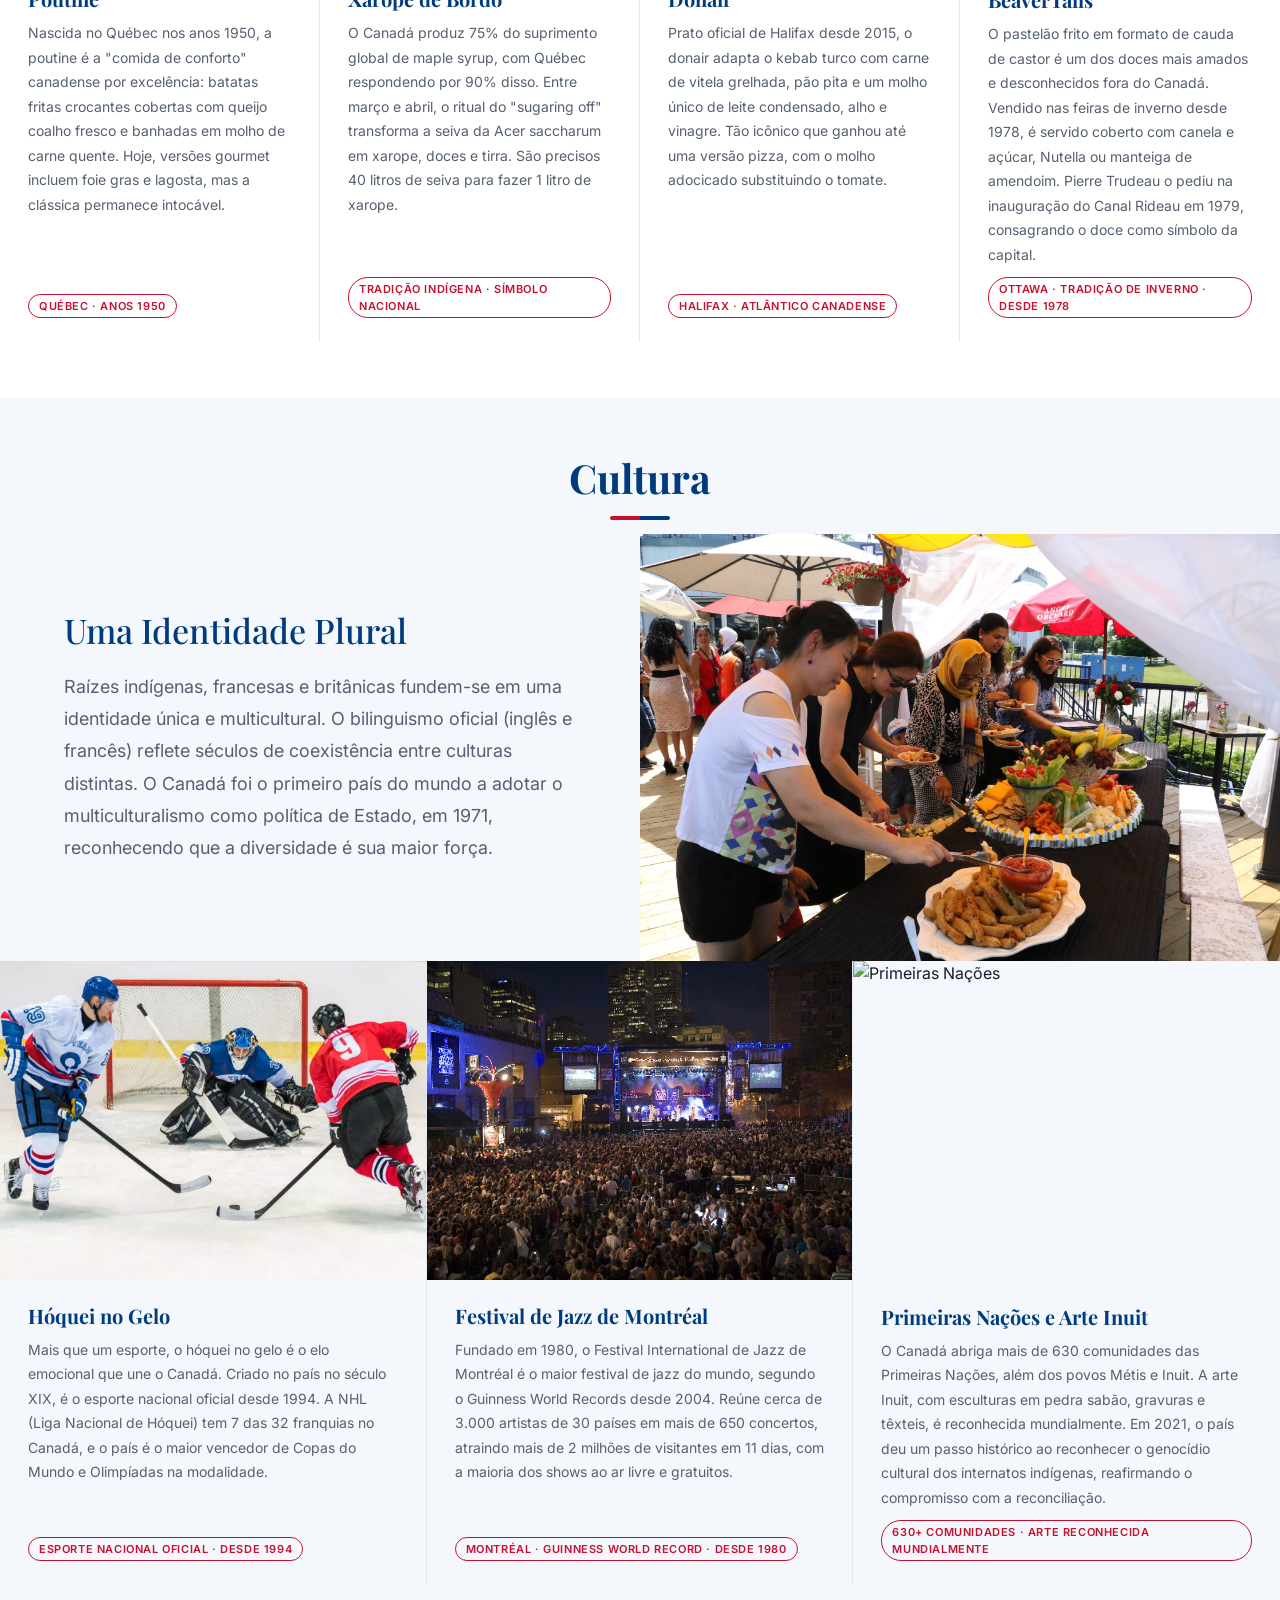
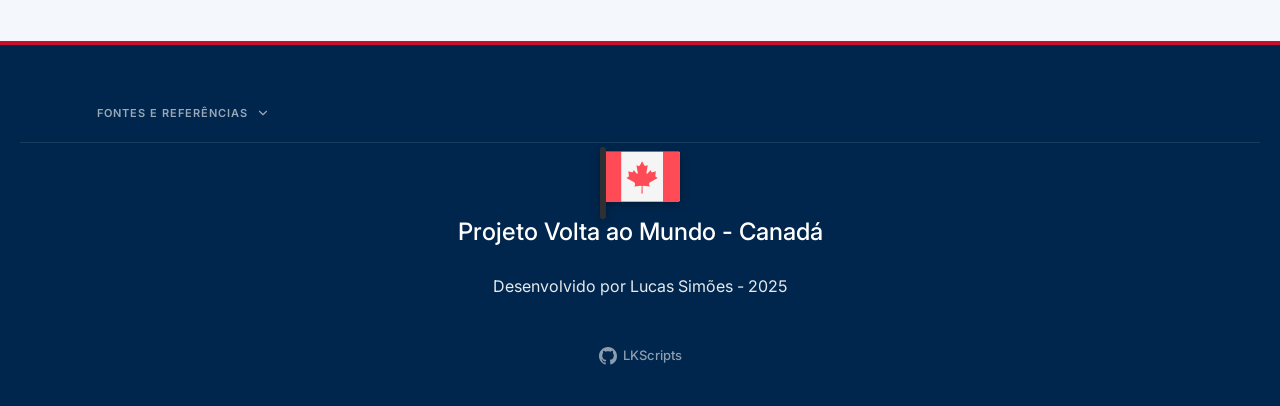
==== commit 82f68fdb: "feat: implementa rodapé recolhivel e link para GitHub" ====
--- a/index.html
+++ b/index.html
@@ -612,51 +612,54 @@
     <!-- FOOTER -->
     <footer class="footer">
         <div class="footerRefs">
-            <h5>Fontes e Referências</h5>
-            <ul>
-                <li><a href="https://www150.statcan.gc.ca/n1/daily-quotidien/250319/dq250319a-eng.htm" target="_blank"
-                        rel="noopener">Statistics Canada — Population Estimates Q4 2024</a></li>
-                <li><a href="https://parks.canada.ca/pn-np" target="_blank" rel="noopener">Parks Canada — National
-                        Parks</a></li>
-                <li><a href="https://www.nrcan.gc.ca/our-natural-resources/forests-forestry/boreal-forest/13071"
-                        target="_blank" rel="noopener">Natural Resources Canada — Boreal Forest</a></li>
-                <li><a href="https://en.wikipedia.org/wiki/CN_Tower" target="_blank" rel="noopener">Wikipedia — CN Tower
-                        (553 m)</a></li>
-                <li><a href="https://en.wikipedia.org/wiki/Ch%C3%A2teau_Frontenac" target="_blank"
-                        rel="noopener">Wikipedia — Château Frontenac (hotel mais fotografado)</a></li>
-                <li><a href="https://montrealjazzfest.com/en" target="_blank" rel="noopener">Festival International de
-                        Jazz de Montréal (Guinness, 2004)</a></li>
-                <li><a href="https://en.wikipedia.org/wiki/Bay_of_Fundy" target="_blank" rel="noopener">Wikipedia — Bay
-                        of Fundy (marés de 16 m)</a></li>
-                <li><a href="https://dailyhive.com/vancouver/stanley-park-vs-central-park" target="_blank"
-                        rel="noopener">DailyHive — Stanley Park vs Central Park</a></li>
-                <li><a href="https://en.wikipedia.org/wiki/Ice_hockey_in_Canada" target="_blank"
-                        rel="noopener">Wikipedia — Hóquei no Gelo como esporte nacional</a></li>
-                <li><a href="https://agriculture.canada.ca/en/sector/horticulture/maple" target="_blank"
-                        rel="noopener">Agriculture Canada — Maple Syrup (75% da produção mundial)</a></li>
-                <li><a href="https://en.wikipedia.org/wiki/Poutine" target="_blank"
-                        rel="noopener">Wikipedia — Poutine (origem no Québec, anos 1950)</a></li>
-                <li><a href="https://en.wikipedia.org/wiki/Donair" target="_blank"
-                        rel="noopener">Wikipedia — Donair (prato oficial de Halifax desde 2015)</a></li>
-                <li><a href="https://en.wikipedia.org/wiki/BeaverTails" target="_blank"
-                        rel="noopener">Wikipedia — BeaverTails (Ottawa, desde 1978)</a></li>
-                <li><a href="https://pt.wikipedia.org/wiki/Xarope_de_%C3%A1cer" target="_blank"
-                        rel="noopener">Wikipédia — Xarope de Ácer (proporção seiva/xarope)</a></li>
-                <li><a href="https://en.wikipedia.org/wiki/Stanley_Park" target="_blank"
-                        rel="noopener">Wikipedia — Stanley Park (Vancouver)</a></li>
-                <li><a href="https://pt.wikipedia.org/wiki/Demografia_de_Toronto" target="_blank"
-                        rel="noopener">Wikipédia — Demografia de Toronto (diversidade linguística)</a></li>
-                <li><a href="https://whc.unesco.org/en/list/300/" target="_blank"
-                        rel="noopener">UNESCO — Distrito Histórico de Québec (Patrimônio Mundial)</a></li>
-                <li><a href="https://ncc-ccn.gc.ca/places/rideau-canal-skateway" target="_blank"
-                        rel="noopener">National Capital Commission — Canal Rideau Skateway (Ottawa)</a></li>
-                <li><a href="https://pier21.ca/research/immigration-history/canadian-multiculturalism-policy-1971"
-                        target="_blank" rel="noopener">Pier 21 — Política Canadense de Multiculturalismo (1971)</a></li>
-                <li><a href="https://pt.wikipedia.org/wiki/Povos_amer%C3%ADndios_do_Canad%C3%A1" target="_blank"
-                        rel="noopener">Wikipédia — Povos Ameríndios do Canadá (630+ comunidades)</a></li>
-                <li><a href="https://pt.wikipedia.org/wiki/Genoc%C3%ADdio_canadense_de_povos_ind%C3%ADgenas"
-                        target="_blank" rel="noopener">Wikipédia — Genocídio Canadense de Povos Indígenas (2021)</a></li>
-            </ul>
+            <button class="footerRefsToggle" data-toggle="collapse" data-target="#refsList" aria-expanded="false">
+                Fontes e Referências
+                <svg class="footerRefsChevron" viewBox="0 0 24 24" fill="none" xmlns="http://www.w3.org/2000/svg">
+                    <path d="M6 9l6 6 6-6" stroke="currentColor" stroke-width="2" stroke-linecap="round" stroke-linejoin="round"/>
+                </svg>
+            </button>
+            <div class="collapse" id="refsList">
+                <ul>
+                    <li><a href="https://www150.statcan.gc.ca/n1/daily-quotidien/250319/dq250319a-eng.htm" target="_blank"
+                            rel="noopener">Statistics Canada — Population Estimates Q4 2024</a></li>
+                    <li><a href="https://parks.canada.ca/pn-np" target="_blank" rel="noopener">Parks Canada — National Parks</a></li>
+                    <li><a href="https://www.nrcan.gc.ca/our-natural-resources/forests-forestry/boreal-forest/13071"
+                            target="_blank" rel="noopener">Natural Resources Canada — Boreal Forest</a></li>
+                    <li><a href="https://en.wikipedia.org/wiki/CN_Tower" target="_blank" rel="noopener">Wikipedia — CN Tower (553 m)</a></li>
+                    <li><a href="https://en.wikipedia.org/wiki/Ch%C3%A2teau_Frontenac" target="_blank"
+                            rel="noopener">Wikipedia — Château Frontenac (hotel mais fotografado)</a></li>
+                    <li><a href="https://montrealjazzfest.com/en" target="_blank" rel="noopener">Festival International de Jazz de Montréal (Guinness, 2004)</a></li>
+                    <li><a href="https://en.wikipedia.org/wiki/Bay_of_Fundy" target="_blank" rel="noopener">Wikipedia — Bay of Fundy (marés de 16 m)</a></li>
+                    <li><a href="https://dailyhive.com/vancouver/stanley-park-vs-central-park" target="_blank"
+                            rel="noopener">DailyHive — Stanley Park vs Central Park</a></li>
+                    <li><a href="https://en.wikipedia.org/wiki/Ice_hockey_in_Canada" target="_blank"
+                            rel="noopener">Wikipedia — Hóquei no Gelo como esporte nacional</a></li>
+                    <li><a href="https://agriculture.canada.ca/en/sector/horticulture/maple" target="_blank"
+                            rel="noopener">Agriculture Canada — Maple Syrup (75% da produção mundial)</a></li>
+                    <li><a href="https://en.wikipedia.org/wiki/Poutine" target="_blank"
+                            rel="noopener">Wikipedia — Poutine (origem no Québec, anos 1950)</a></li>
+                    <li><a href="https://en.wikipedia.org/wiki/Donair" target="_blank"
+                            rel="noopener">Wikipedia — Donair (prato oficial de Halifax desde 2015)</a></li>
+                    <li><a href="https://en.wikipedia.org/wiki/BeaverTails" target="_blank"
+                            rel="noopener">Wikipedia — BeaverTails (Ottawa, desde 1978)</a></li>
+                    <li><a href="https://pt.wikipedia.org/wiki/Xarope_de_%C3%A1cer" target="_blank"
+                            rel="noopener">Wikipédia — Xarope de Ácer (proporção seiva/xarope)</a></li>
+                    <li><a href="https://en.wikipedia.org/wiki/Stanley_Park" target="_blank"
+                            rel="noopener">Wikipedia — Stanley Park (Vancouver)</a></li>
+                    <li><a href="https://pt.wikipedia.org/wiki/Demografia_de_Toronto" target="_blank"
+                            rel="noopener">Wikipédia — Demografia de Toronto (diversidade linguística)</a></li>
+                    <li><a href="https://whc.unesco.org/en/list/300/" target="_blank"
+                            rel="noopener">UNESCO — Distrito Histórico de Québec (Patrimônio Mundial)</a></li>
+                    <li><a href="https://ncc-ccn.gc.ca/places/rideau-canal-skateway" target="_blank"
+                            rel="noopener">National Capital Commission — Canal Rideau Skateway (Ottawa)</a></li>
+                    <li><a href="https://pier21.ca/research/immigration-history/canadian-multiculturalism-policy-1971"
+                            target="_blank" rel="noopener">Pier 21 — Política Canadense de Multiculturalismo (1971)</a></li>
+                    <li><a href="https://pt.wikipedia.org/wiki/Povos_amer%C3%ADndios_do_Canad%C3%A1" target="_blank"
+                            rel="noopener">Wikipédia — Povos Ameríndios do Canadá (630+ comunidades)</a></li>
+                    <li><a href="https://pt.wikipedia.org/wiki/Genoc%C3%ADdio_canadense_de_povos_ind%C3%ADgenas"
+                            target="_blank" rel="noopener">Wikipédia — Genocídio Canadense de Povos Indígenas (2021)</a></li>
+                </ul>
+            </div>
         </div>
         <div class="footerContent">
             <div class="flagFooterContainer">
@@ -685,6 +688,13 @@
             </div>
             <h4>Projeto Volta ao Mundo - Canadá</h4>
             <p class="copyright">Desenvolvido por Lucas Simões - 2025</p>
+            <a href="https://github.com/LKScripts" target="_blank" rel="noopener" class="footerGithub">
+                <svg viewBox="0 0 24 24" fill="currentColor" xmlns="http://www.w3.org/2000/svg">
+                    <path d="M12 0C5.37 0 0 5.37 0 12c0 5.31 3.435 9.795 8.205 11.385.6.105.825-.255.825-.57 0-.285-.015-1.23-.015-2.235-3.015.555-3.795-.735-4.035-1.41-.135-.345-.72-1.41-1.23-1.695-.42-.225-1.02-.78-.015-.795.945-.015 1.62.87 1.845 1.23 1.08 1.815 2.805 1.305 3.495.99.105-.78.42-1.305.765-1.605-2.67-.3-5.46-1.335-5.46-5.925 0-1.305.465-2.385 1.23-3.225-.12-.3-.54-1.53.12-3.18 0 0 1.005-.315 3.3 1.23.96-.27 1.98-.405 3-.405s2.04.135 3 .405c2.295-1.56 3.3-1.23 3.3-1.23.66 1.65.24 2.88.12 3.18.765.84 1.23 1.905 1.23 3.225 0 4.605-2.805 5.625-5.475 5.925.435.375.81 1.095.81 2.22 0 1.605-.015 2.895-.015 3.3 0 .315.225.69.825.57A12.02 12.02 0 0 0 24 12c0-6.63-5.37-12-12-12z"/>
+                </svg>
+                LKScripts
+            </a>
+
         </div>
         </div>
     </footer>
--- a/style.css
+++ b/style.css
@@ -7,8 +7,8 @@
     --bg-page: #edf4fb;
     --text: #1a1a2e;
     --text-muted: #556070;
-    --font-display: 'Playfair Display', Georgia, serif;
-    --font-body: 'Inter', "Segoe UI", sans-serif;
+    --font-display: "Playfair Display", Georgia, serif;
+    --font-body: "Inter", "Segoe UI", sans-serif;
 }
 
 * {
@@ -49,7 +49,11 @@
 .heroOverlay {
     position: absolute;
     inset: 0;
-    background: linear-gradient(to bottom, rgba(0,0,0,0.35) 0%, rgba(0,0,0,0.65) 100%);
+    background: linear-gradient(
+        to bottom,
+        rgba(0, 0, 0, 0.35) 0%,
+        rgba(0, 0, 0, 0.65) 100%
+    );
 }
 
 .heroCaption {
@@ -59,7 +63,7 @@
     color: var(--white);
     padding: 0 24px;
     max-width: 800px;
-    text-shadow: 0 2px 12px rgba(0,0,0,0.6);
+    text-shadow: 0 2px 12px rgba(0, 0, 0, 0.6);
 }
 
 .heroCaption h1 {
@@ -74,7 +78,7 @@
 .heroCaption p {
     font-size: clamp(15px, 2vw, 20px);
     line-height: 1.7;
-    color: rgba(255,255,255,0.88);
+    color: rgba(255, 255, 255, 0.88);
     margin: 0;
 }
 
@@ -99,7 +103,7 @@
     height: 10px;
     border-radius: 50%;
     border: none;
-    background: rgba(255,255,255,0.5);
+    background: rgba(255, 255, 255, 0.5);
     margin: 0 5px;
 }
 
@@ -115,8 +119,13 @@
 }
 
 @keyframes bounce {
-    0%, 100% { transform: translateY(0); }
-    50%       { transform: translateY(-10px); }
+    0%,
+    100% {
+        transform: translateY(0);
+    }
+    50% {
+        transform: translateY(-10px);
+    }
 }
 
 .navbar {
@@ -131,7 +140,6 @@
     z-index: 100;
     background: var(--white);
     border-bottom: 3px solid var(--navy);
-    transition: transform 0.35s ease, opacity 0.35s ease;
 }
 
 .navbar-toggler {
@@ -207,7 +215,9 @@
     font-weight: 600;
     padding: 6px 4px;
     border-bottom: 2px solid transparent;
-    transition: border-color 0.2s ease, color 0.2s ease;
+    transition:
+        border-color 0.2s ease,
+        color 0.2s ease;
     background: none;
     box-shadow: none;
 }
@@ -226,12 +236,24 @@
     padding: 0;
 }
 
-#sobre       { background: var(--white); }
-#estatisticas { background: var(--bg-light); }
-#natureza    { background: var(--white); }
-#cidades     { background: var(--bg-light); }
-#gastronomia { background: var(--white); }
-#cultura     { background: var(--bg-light); }
+#sobre {
+    background: var(--white);
+}
+#estatisticas {
+    background: var(--bg-light);
+}
+#natureza {
+    background: var(--white);
+}
+#cidades {
+    background: var(--bg-light);
+}
+#gastronomia {
+    background: var(--white);
+}
+#cultura {
+    background: var(--bg-light);
+}
 
 .informacoesCanadaContainer {
     display: flex;
@@ -256,8 +278,7 @@
     font-family: var(--font-display);
     margin-bottom: 20px;
     font-size: clamp(24px, 3vw, 34px);
-    border-left: 5px solid var(--red);
-    padding-left: 15px;
+
     color: var(--navy);
     line-height: 1.2;
 }
@@ -315,7 +336,7 @@
 
 .statHeroDivider {
     width: 1px;
-    background: rgba(255,255,255,0.12);
+    background: rgba(255, 255, 255, 0.12);
     align-self: stretch;
     margin: 32px 0;
 }
@@ -340,14 +361,14 @@
 
 .statHeroLabel {
     font-size: 15px;
-    color: rgba(255,255,255,0.7);
+    color: rgba(255, 255, 255, 0.7);
     margin-top: 10px;
     font-weight: 500;
 }
 
 .statHeroSub {
     font-size: 13px;
-    color: rgba(255,255,255,0.4);
+    color: rgba(255, 255, 255, 0.4);
     margin-top: 4px;
     letter-spacing: 0.3px;
 }
@@ -423,7 +444,6 @@
     border-radius: 2px;
 }
 
-
 .videoSection {
     background: var(--navy-dark);
     padding: 56px 20px;
@@ -453,7 +473,11 @@
     transform: translateX(-50%);
     width: 60px;
     height: 3px;
-    background: linear-gradient(to right, var(--red) 50%, rgba(255,255,255,0.3) 50%);
+    background: linear-gradient(
+        to right,
+        var(--red) 50%,
+        rgba(255, 255, 255, 0.3) 50%
+    );
     border-radius: 2px;
 }
 
@@ -519,6 +543,11 @@
         flex-wrap: wrap;
         padding: 12px 16px;
         align-items: center;
+        transition: transform 0.3s ease;
+    }
+
+    .navbar.nav-hidden {
+        transform: translateY(-100%);
     }
 
     .logoText {
@@ -679,7 +708,7 @@
     left: 0;
     right: 0;
     padding: 10px 16px;
-    background: linear-gradient(to top, rgba(0,0,0,0.65), transparent);
+    background: linear-gradient(to top, rgba(0, 0, 0, 0.65), transparent);
     color: var(--white);
     font-size: 14px;
     font-weight: 600;
@@ -889,7 +918,9 @@
     opacity: 0;
     pointer-events: none;
     transform: translateY(12px);
-    transition: opacity 0.3s ease, transform 0.3s ease;
+    transition:
+        opacity 0.3s ease,
+        transform 0.3s ease;
 }
 
 #backToTop.visible {
@@ -906,3 +937,265 @@
     width: 20px;
     height: 20px;
 }
+
+/* ── Gastronomia: 4 cards — 2 colunas em telas médias ── */
+@media (min-width: 992px) {
+    .gastroGrid {
+        grid-template-columns: repeat(4, 1fr);
+    }
+}
+
+/* ── Cultura: grid de cards ── */
+.culturaGrid {
+    display: grid;
+    grid-template-columns: repeat(3, 1fr);
+    gap: 0;
+    padding-bottom: 56px;
+}
+
+.culturaCard {
+    display: flex;
+    flex-direction: column;
+    border-right: 1px solid #e2eaf4;
+}
+
+.culturaCard:last-child {
+    border-right: none;
+}
+
+.culturaCardImg {
+    aspect-ratio: 4 / 3;
+    overflow: hidden;
+}
+
+.culturaCardImg img {
+    width: 100%;
+    height: 100%;
+    object-fit: cover;
+    display: block;
+    transition: transform 0.4s ease;
+}
+
+.culturaCard:hover .culturaCardImg img {
+    transform: scale(1.04);
+}
+
+.culturaCardBody {
+    padding: 24px 28px;
+    flex: 1;
+    display: flex;
+    flex-direction: column;
+    gap: 10px;
+}
+
+.culturaCardBody h3 {
+    font-family: var(--font-display);
+    font-size: 20px;
+    font-weight: 700;
+    color: var(--navy);
+    margin: 0;
+}
+
+.culturaCardBody p {
+    font-size: 14px;
+    line-height: 1.75;
+    color: var(--text-muted);
+    margin: 0;
+    flex: 1;
+}
+
+.culturaTag {
+    display: inline-block;
+    font-size: 11px;
+    font-weight: 600;
+    letter-spacing: 0.6px;
+    text-transform: uppercase;
+    color: var(--red);
+    border: 1px solid var(--red);
+    border-radius: 20px;
+    padding: 3px 10px;
+    align-self: flex-start;
+    margin-top: auto;
+}
+
+/* ── Footer: referências ── */
+.footerRefs {
+    background: var(--navy-dark);
+    padding: 20px clamp(20px, 6vw, 80px);
+    border-bottom: 1px solid rgba(255, 255, 255, 0.1);
+}
+
+.footerRefsToggle {
+    background: none;
+    border: none;
+    cursor: pointer;
+    display: flex;
+    align-items: center;
+    gap: 8px;
+    color: rgba(255, 255, 255, 0.6);
+    font-size: 11px;
+    font-weight: 600;
+    letter-spacing: 1px;
+    text-transform: uppercase;
+    padding: 0;
+    width: 100%;
+}
+
+.footerRefsToggle:focus {
+    outline: none;
+}
+
+.footerRefsChevron {
+    width: 14px;
+    height: 14px;
+    transition: transform 0.25s ease;
+    flex-shrink: 0;
+}
+
+.footerRefsToggle[aria-expanded="true"] .footerRefsChevron {
+    transform: rotate(180deg);
+}
+
+.footerRefs ul {
+    list-style: none;
+    padding: 0;
+    margin: 14px 0 0;
+    display: flex;
+    flex-wrap: wrap;
+    gap: 8px 24px;
+}
+
+.footerRefs ul li a {
+    color: rgba(255, 255, 255, 0.5);
+    text-decoration: none;
+    font-size: 12px;
+    transition: color 0.2s;
+}
+
+.footerRefs ul li a:hover {
+    color: var(--white);
+}
+
+/* ── Footer: link GitHub ── */
+.footerGithub {
+    display: inline-flex;
+    align-items: center;
+    gap: 6px;
+    margin-top: 12px;
+    color: rgba(255, 255, 255, 0.55);
+    text-decoration: none;
+    font-size: 13px;
+    font-weight: 500;
+    transition: color 0.2s;
+}
+
+.footerGithub:hover {
+    color: var(--white);
+}
+
+.footerGithub svg {
+    width: 18px;
+    height: 18px;
+    flex-shrink: 0;
+}
+
+/* ── Responsivo: Cultura ── */
+@media (max-width: 991px) {
+    .culturaGrid {
+        grid-template-columns: 1fr;
+    }
+
+    .culturaCard {
+        border-right: none;
+        border-bottom: 1px solid #e2eaf4;
+        flex-direction: row;
+    }
+
+    .culturaCard:last-child {
+        border-bottom: none;
+    }
+
+    .culturaCardImg {
+        flex: 0 0 140px;
+        aspect-ratio: unset;
+        height: 140px;
+    }
+}
+
+@media (max-width: 600px) {
+    .culturaCard {
+        flex-direction: column;
+    }
+
+    .culturaCardImg {
+        flex: none;
+        width: 100%;
+        height: 200px;
+    }
+}
+
+/* ── Accordion de Cidades (mobile) ── */
+.cidadesAccordion {
+    margin: 0 16px 48px;
+    border-radius: 10px;
+    overflow: hidden;
+    border: 1px solid #d6e4f5;
+}
+
+.cidadesAccordion .card {
+    border: none;
+    border-bottom: 1px solid #d6e4f5;
+    border-radius: 0;
+}
+
+.cidadesAccordion .card:last-child {
+    border-bottom: none;
+}
+
+.cidadesAccordion .card-header {
+    background: var(--white);
+    padding: 0;
+}
+
+.cidadesAccordion .btn-link {
+    width: 100%;
+    text-align: left;
+    font-family: var(--font-display);
+    font-size: 18px;
+    font-weight: 700;
+    color: var(--navy);
+    padding: 16px 20px;
+    text-decoration: none;
+    display: flex;
+    justify-content: space-between;
+    align-items: center;
+}
+
+.cidadesAccordion .btn-link::after {
+    content: '+';
+    font-size: 22px;
+    font-weight: 400;
+    color: var(--red);
+    transition: transform 0.25s ease;
+}
+
+.cidadesAccordion .btn-link[aria-expanded="true"]::after {
+    content: '−';
+}
+
+.cidadesAccordion .card-body {
+    padding: 0 20px 20px;
+    color: var(--text-muted);
+    font-size: 15px;
+    line-height: 1.75;
+}
+
+.accordionImg {
+    width: 100%;
+    height: 180px;
+    object-fit: cover;
+    border-radius: 8px;
+    margin-bottom: 14px;
+    display: block;
+}
+
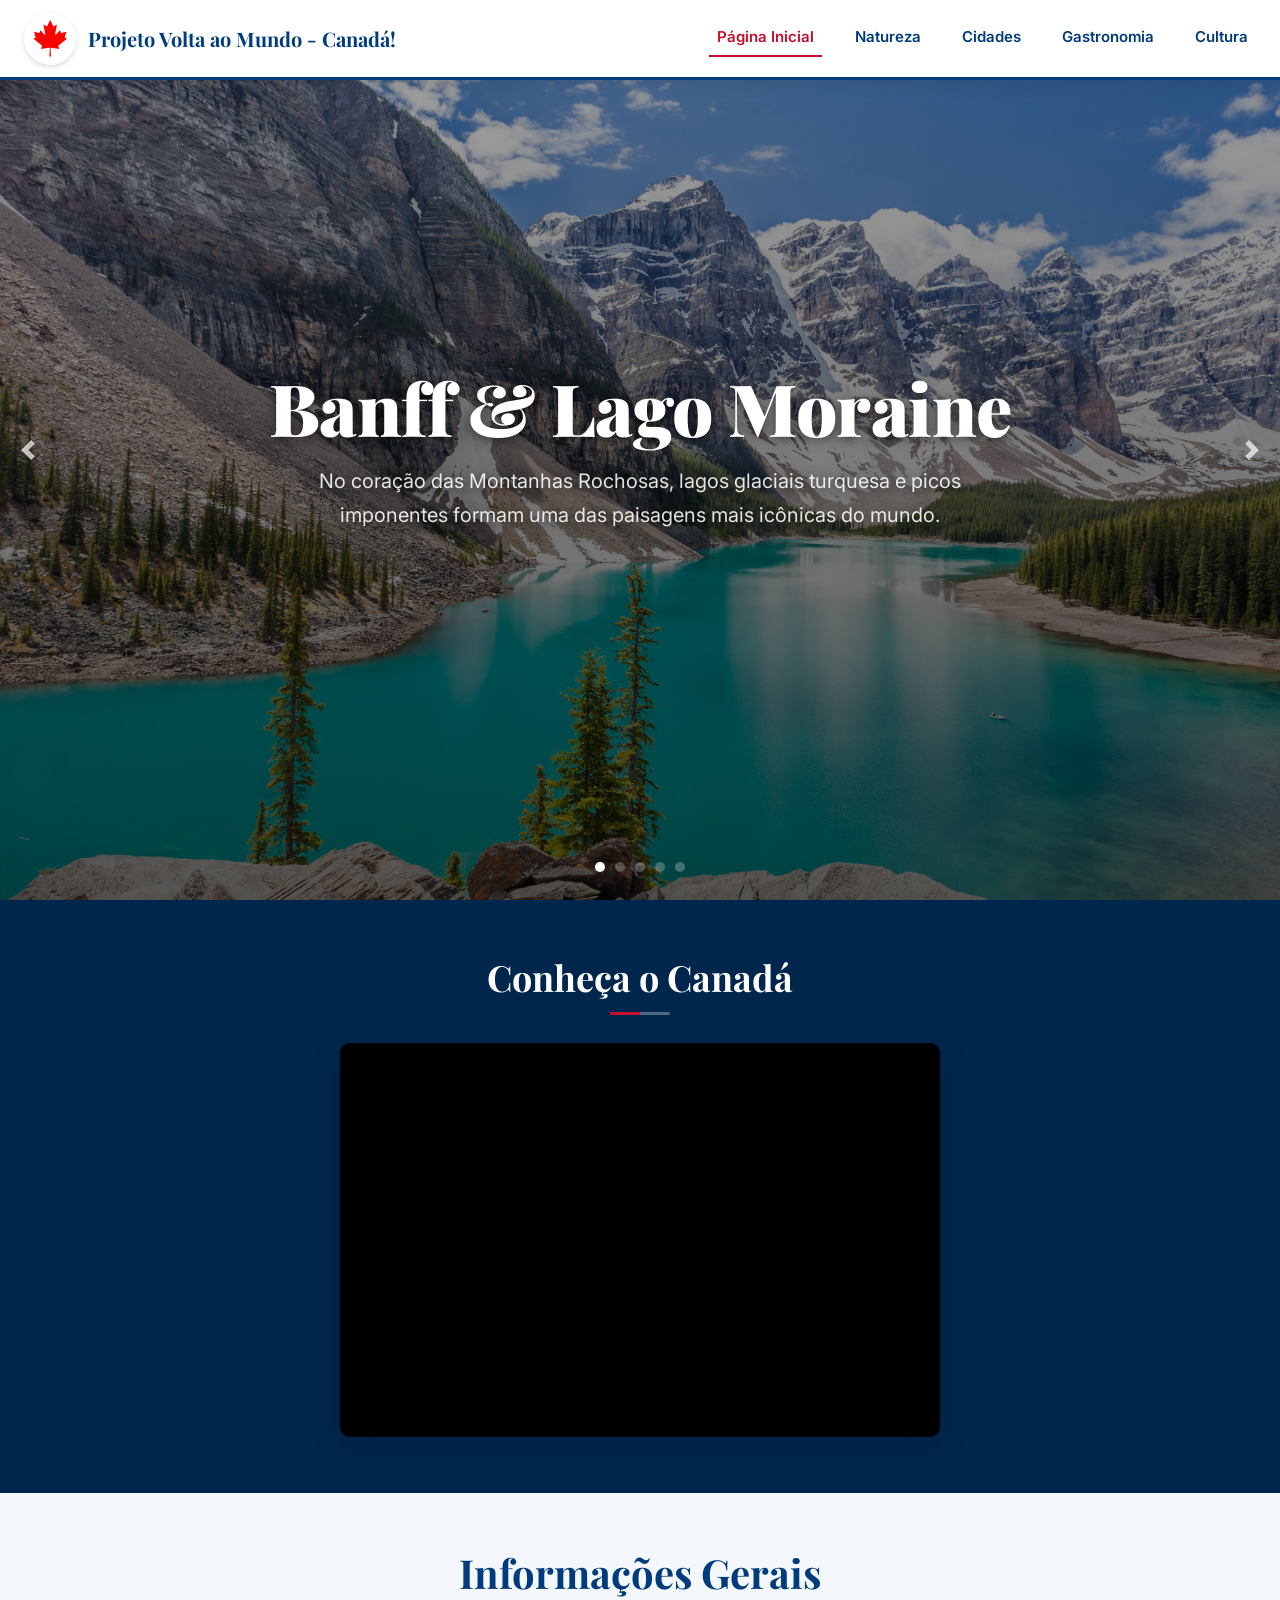
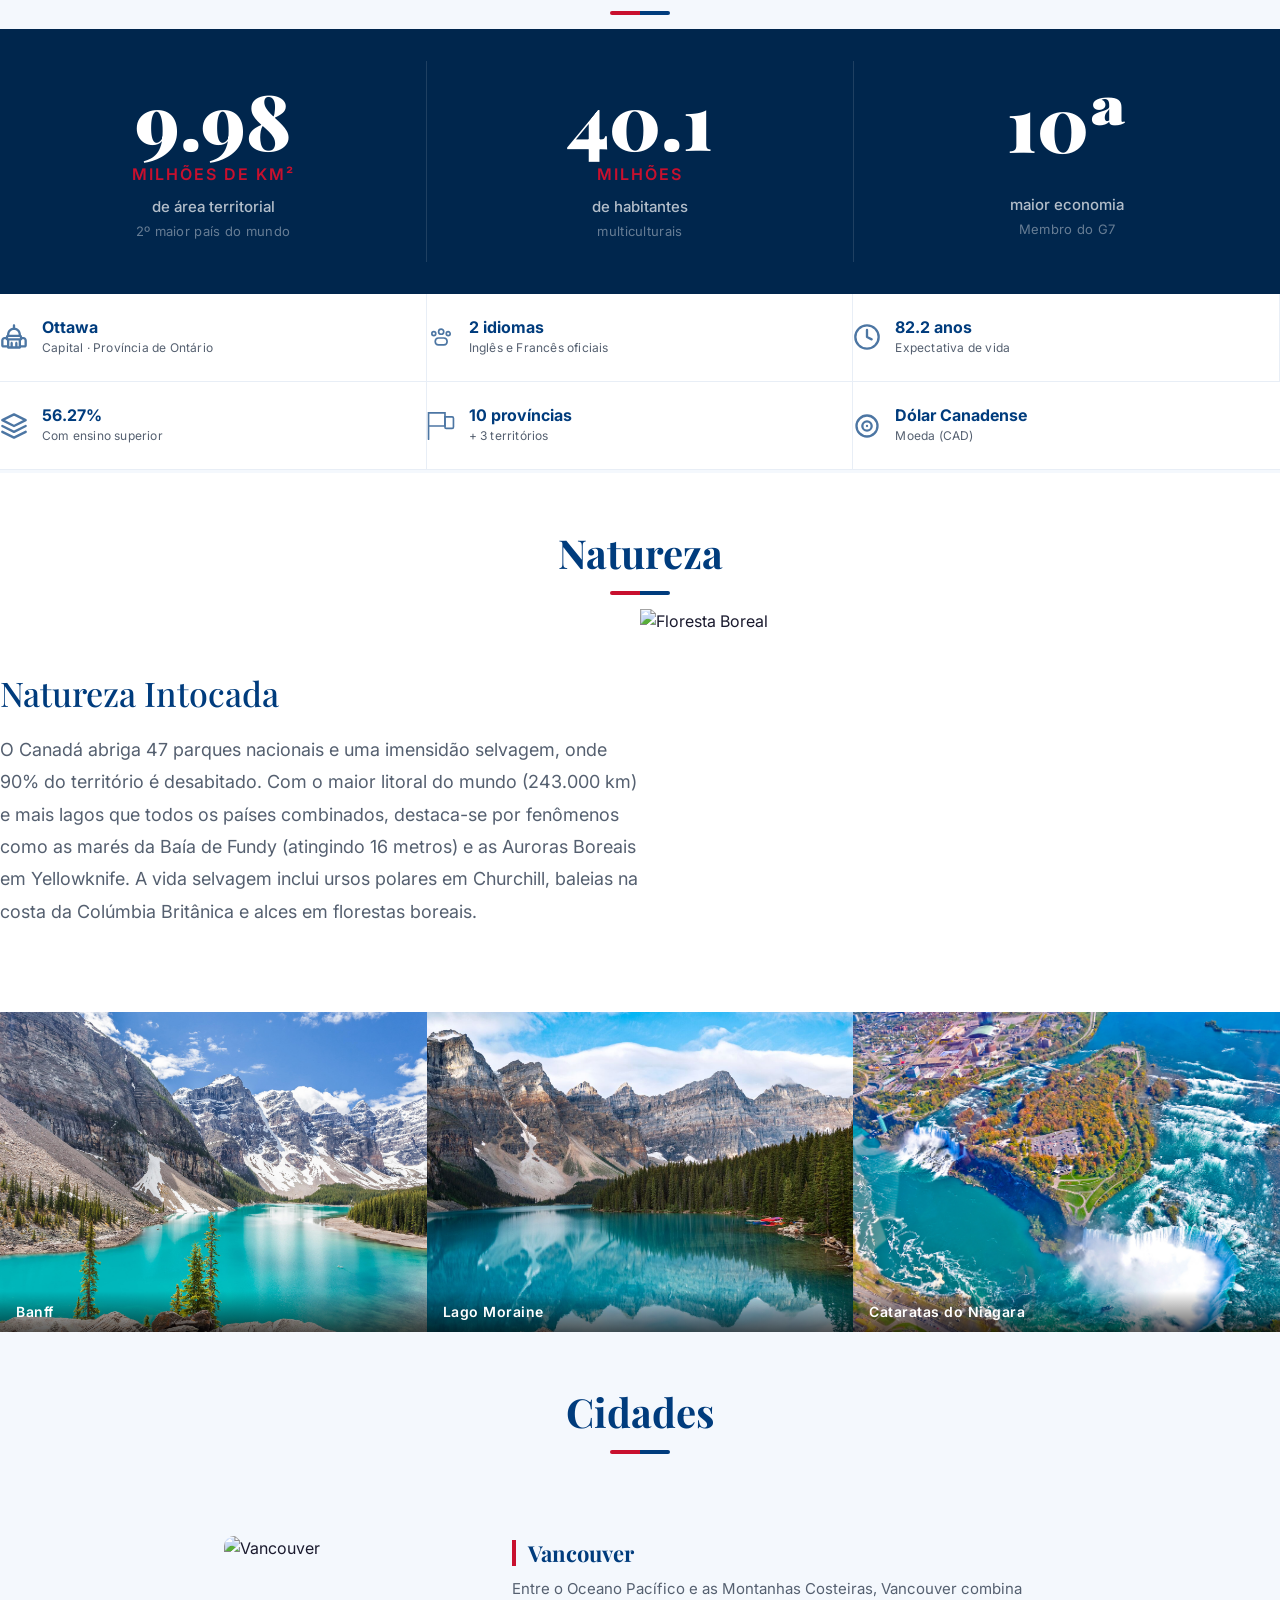
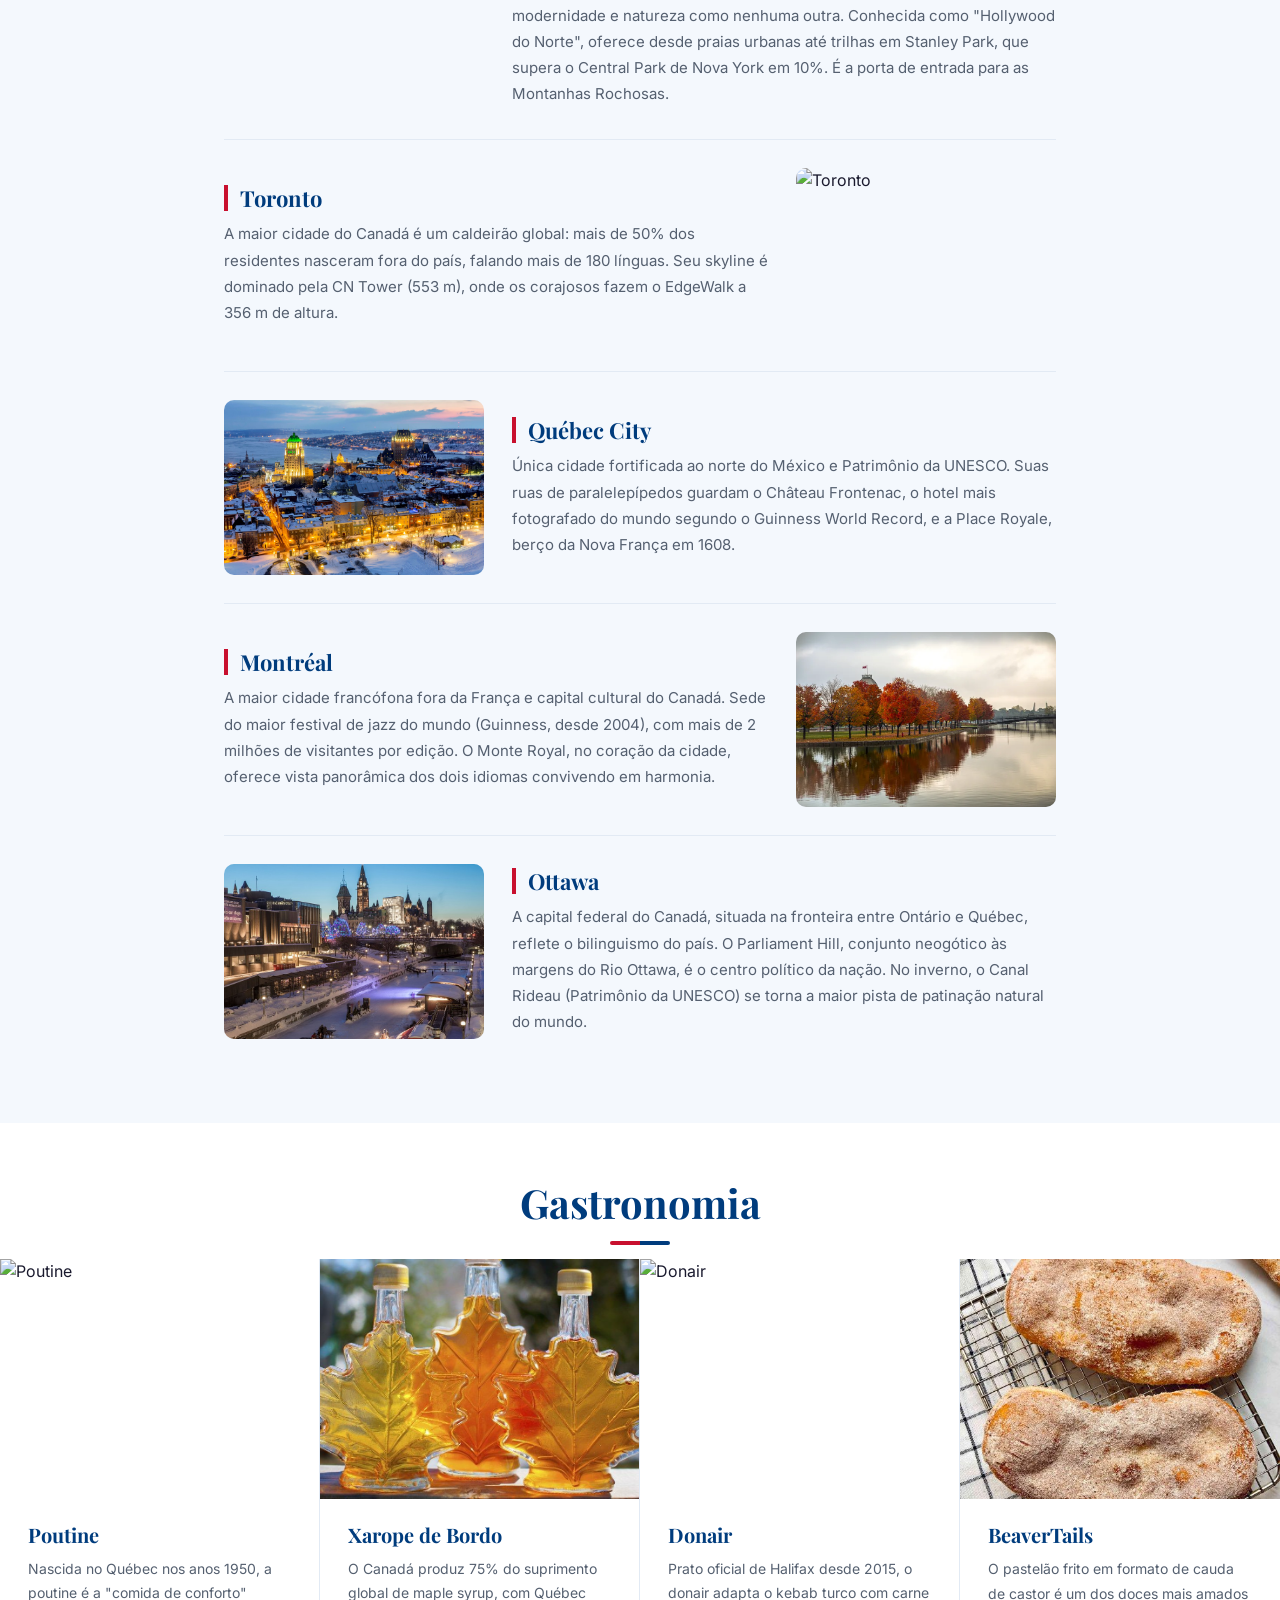
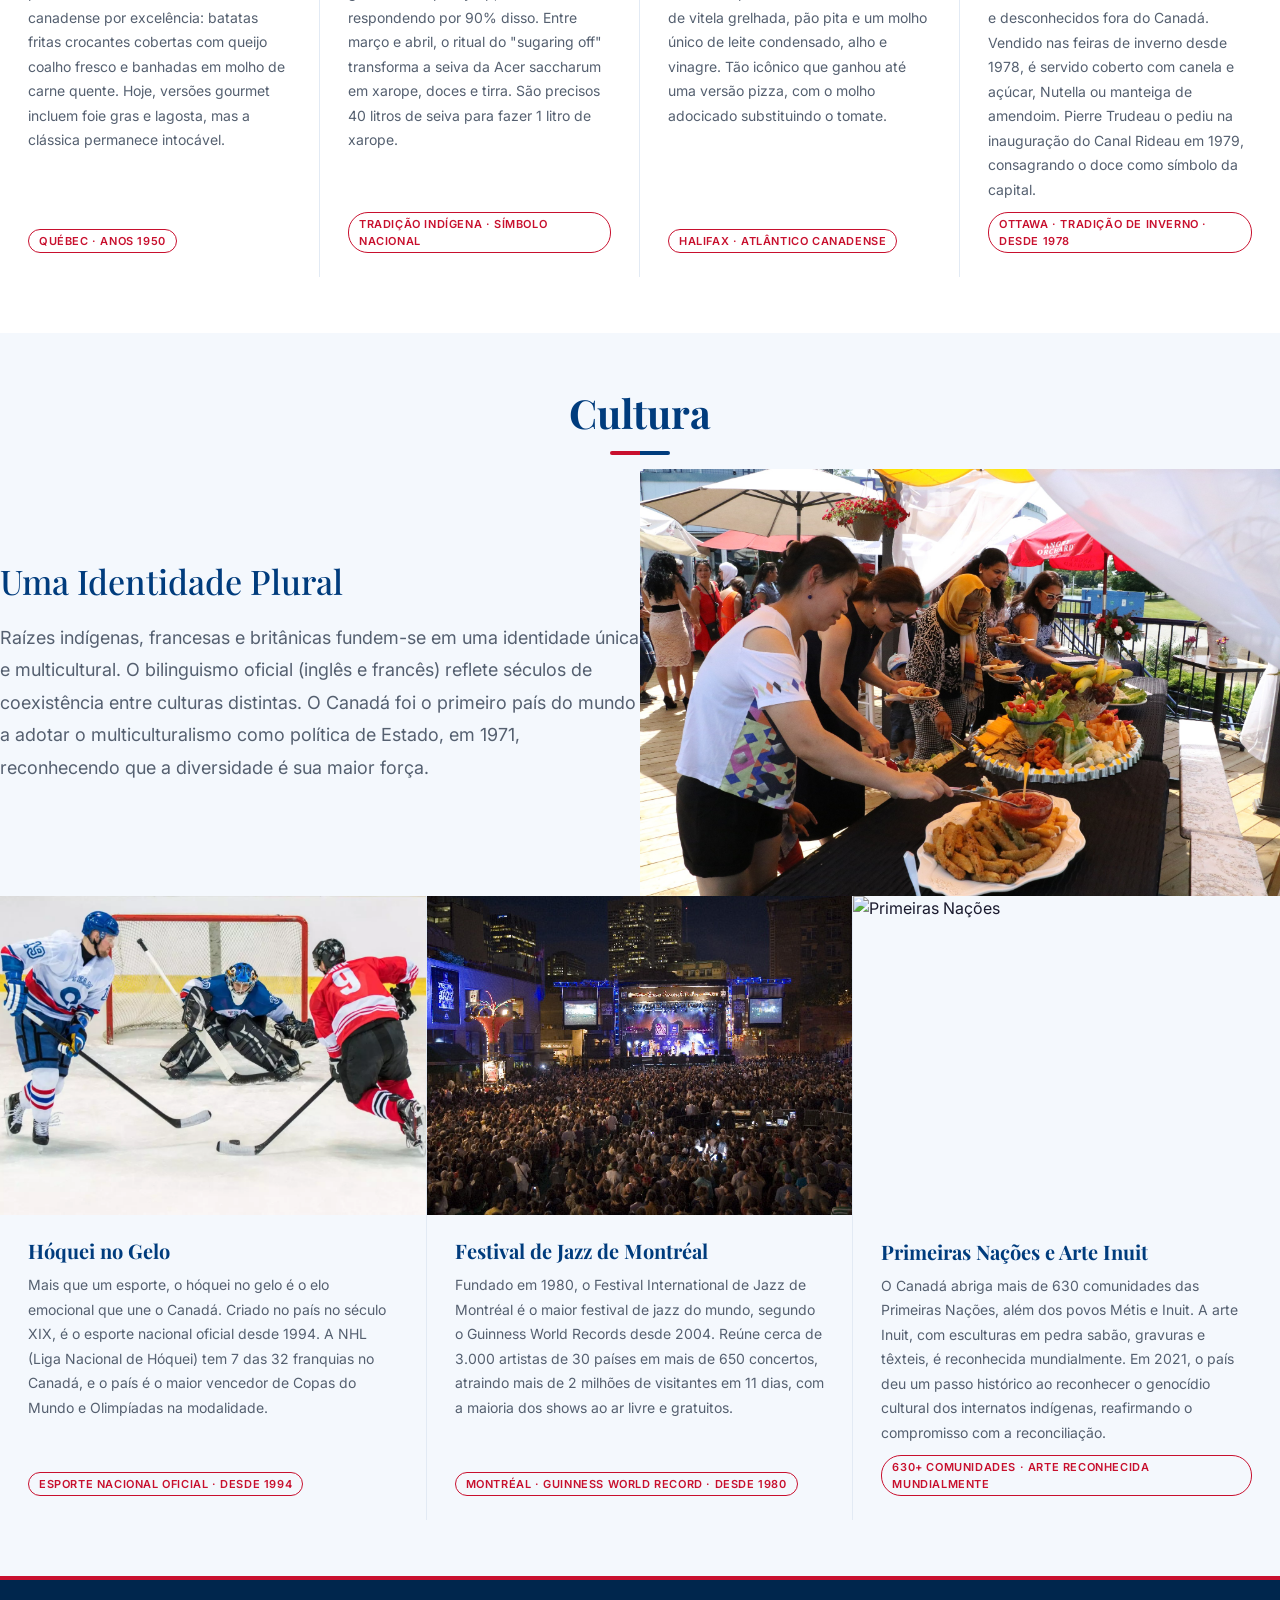
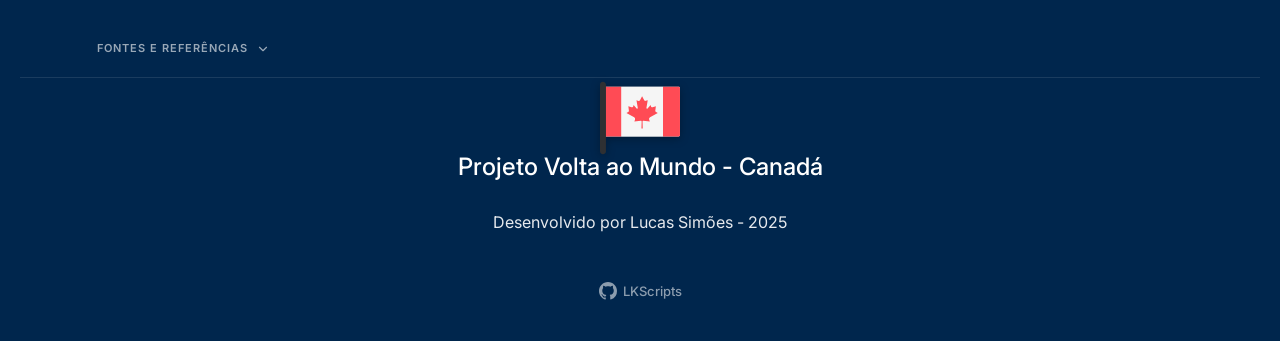
==== commit c95c5b52: "style: ajusta layout das seções de informações, gastronomia e cultura para responsividade e flexibil" ====
--- a/index.html
+++ b/index.html
@@ -178,101 +178,103 @@
             </div>
         </div>
 
-        <!-- Tier 2: Detail facts as horizontal list -->
+        <!-- Tier 2: Detail facts -->
         <div class="statsDetailRow">
-            <div class="statDetail" data-aos="fade-up" data-aos-delay="0"
-                data-toggle="tooltip" data-placement="top" title="Ottawa fica na fronteira entre Ontário e Québec, escolhida por rainha Vitória em 1857.">
-                <svg class="statDetailIcon" viewBox="0 0 24 24" fill="none" xmlns="http://www.w3.org/2000/svg">
-                    <path fill-rule="evenodd" clip-rule="evenodd"
-                        d="M13 2C13 1.44772 12.5523 1 12 1C11.4477 1 11 1.44772 11 2V4.08296C8.16229 4.55904 6 7.027 6 10V10.2676C5.4022 10.6134 5 11.2597 5 12H4C2.34315 12 1 13.3431 1 15V19C1 20.1046 1.89543 21 3 21H6C6 21.5523 6.44771 22 7 22H17C17.5523 22 18 21.5523 18 21H21C22.1046 21 23 20.1046 23 19V15C23 13.3431 21.6569 12 20 12H19C19 11.2597 18.5978 10.6134 18 10.2676V10C18 7.027 15.8377 4.55904 13 4.08296V2ZM12 6C9.79086 6 8 7.79086 8 10H16C16 7.79086 14.2091 6 12 6ZM7 13V12H8H16H17V13H7ZM6 15C5.44772 15 5 14.5523 5 14H4C3.44772 14 3 14.4477 3 15V19H6V15ZM16 15V20H15V17.25C15 16.5596 14.5523 16 14 16C13.4477 16 13 16.5596 13 17.25V20H11V17.25C11 16.5596 10.5523 16 10 16C9.44772 16 9 16.5596 9 17.25V20H8V15H16ZM18 15V19H21V15C21 14.4477 20.5523 14 20 14H19C19 14.5523 18.5523 15 18 15Z"
-                        fill="currentColor" />
-                </svg>
-                <div class="statDetailText">
-                    <span class="statDetailValue">Ottawa</span>
-                    <span class="statDetailLabel">Capital · Província de Ontário</span>
-                </div>
-            </div>
-
-            <div class="statDetail" data-aos="fade-up" data-aos-delay="80"
-                data-toggle="tooltip" data-placement="top" title="Inglês e Francês são oficiais desde a Lei de Línguas Oficiais de 1969.">
-                <svg class="statDetailIcon" viewBox="0 -0.5 25 25" fill="none" xmlns="http://www.w3.org/2000/svg">
-                    <path fill-rule="evenodd" clip-rule="evenodd"
-                        d="M14.9238 7.281C14.9227 8.5394 13.9018 9.55874 12.6435 9.558C11.3851 9.55726 10.3654 8.53673 10.3658 7.27833C10.3662 6.01994 11.3864 5 12.6448 5C13.2495 5.00027 13.8293 5.24073 14.2567 5.6685C14.6841 6.09627 14.924 6.67631 14.9238 7.281Z"
-                        stroke="currentColor" stroke-width="1.5" stroke-linecap="round" stroke-linejoin="round" />
-                    <path fill-rule="evenodd" clip-rule="evenodd"
-                        d="M14.9968 12.919H10.2968C8.65471 12.9706 7.35028 14.3166 7.35028 15.9595C7.35028 17.6024 8.65471 18.9484 10.2968 19H14.9968C16.6388 18.9484 17.9432 17.6024 17.9432 15.9595C17.9432 14.3166 16.6388 12.9706 14.9968 12.919V12.919Z"
-                        stroke="currentColor" stroke-width="1.5" stroke-linecap="round" stroke-linejoin="round" />
-                    <path fill-rule="evenodd" clip-rule="evenodd"
-                        d="M20.6878 9.02403C20.6872 9.98653 19.9066 10.7664 18.9441 10.766C17.9816 10.7657 17.2016 9.9852 17.2018 9.0227C17.202 8.06019 17.9823 7.28003 18.9448 7.28003C19.4072 7.28003 19.8507 7.4638 20.1776 7.7909C20.5045 8.11799 20.688 8.56158 20.6878 9.02403Z"
-                        stroke="currentColor" stroke-width="1.5" stroke-linecap="round" stroke-linejoin="round" />
-                    <path fill-rule="evenodd" clip-rule="evenodd"
-                        d="M4.3338 9.02401C4.3338 9.98664 5.11417 10.767 6.0768 10.767C7.03943 10.767 7.8198 9.98664 7.8198 9.02401C7.8198 8.06137 7.03943 7.28101 6.0768 7.28101C5.11417 7.28101 4.3338 8.06137 4.3338 9.02401Z"
-                        stroke="currentColor" stroke-width="1.5" stroke-linecap="round" stroke-linejoin="round" />
-                </svg>
-                <div class="statDetailText">
-                    <span class="statDetailValue" id="count-lang">2 idiomas</span>
-                    <span class="statDetailLabel">Inglês e Francês oficiais</span>
-                </div>
-            </div>
-
-            <div class="statDetail" data-aos="fade-up" data-aos-delay="160"
-                data-toggle="tooltip" data-placement="top" title="O Canadá tem uma das maiores expectativas de vida do mundo, reflexo do sistema de saúde universal.">
-                <svg class="statDetailIcon" viewBox="0 0 24 24" fill="none" xmlns="http://www.w3.org/2000/svg">
-                    <path
-                        d="M12 22C17.5228 22 22 17.5228 22 12C22 6.47715 17.5228 2 12 2C6.47715 2 2 6.47715 2 12C2 17.5228 6.47715 22 12 22Z"
-                        stroke="currentColor" stroke-width="2" stroke-linecap="round" stroke-linejoin="round" />
-                    <path d="M12 6V12L16 14" stroke="currentColor" stroke-width="2" stroke-linecap="round"
-                        stroke-linejoin="round" />
-                </svg>
-                <div class="statDetailText">
-                    <span class="statDetailValue" id="count-life">82.2 anos</span>
-                    <span class="statDetailLabel">Expectativa de vida</span>
-                </div>
-            </div>
-
-            <div class="statDetail" data-aos="fade-up" data-aos-delay="240"
-                data-toggle="tooltip" data-placement="top" title="O Canadá é o país com maior percentual de população com ensino superior do mundo (OCDE, 2023).">
-                <svg class="statDetailIcon" viewBox="0 0 24 24" fill="none" xmlns="http://www.w3.org/2000/svg">
-                    <path d="M12 2L2 7L12 12L22 7L12 2Z" stroke="currentColor" stroke-width="2" stroke-linecap="round"
-                        stroke-linejoin="round" />
-                    <path d="M2 17L12 22L22 17" stroke="currentColor" stroke-width="2" stroke-linecap="round"
-                        stroke-linejoin="round" />
-                    <path d="M2 12L12 17L22 12" stroke="currentColor" stroke-width="2" stroke-linecap="round"
-                        stroke-linejoin="round" />
-                </svg>
-                <div class="statDetailText">
-                    <span class="statDetailValue" id="count-edu">56.27%</span>
-                    <span class="statDetailLabel">Com ensino superior</span>
-                </div>
-            </div>
-
-            <div class="statDetail" data-aos="fade-up" data-aos-delay="320"
-                data-toggle="tooltip" data-placement="top" title="As 10 províncias têm parlamentos próprios; os 3 territórios são administrados pelo governo federal.">
-                <svg class="statDetailIcon" fill="currentColor" viewBox="-0.86 0 33.604 33.604"
-                    xmlns="http://www.w3.org/2000/svg">
-                    <g transform="translate(-481.237 -128.948)">
+            <div class="row no-gutters">
+                <div class="statDetail col-lg-4 col-md-6 col-12" data-aos="fade-up" data-aos-delay="0"
+                    data-toggle="tooltip" data-placement="top" title="Ottawa fica na fronteira entre Ontário e Québec, escolhida por rainha Vitória em 1857.">
+                    <svg class="statDetailIcon" viewBox="0 0 24 24" fill="none" xmlns="http://www.w3.org/2000/svg">
+                        <path fill-rule="evenodd" clip-rule="evenodd"
+                            d="M13 2C13 1.44772 12.5523 1 12 1C11.4477 1 11 1.44772 11 2V4.08296C8.16229 4.55904 6 7.027 6 10V10.2676C5.4022 10.6134 5 11.2597 5 12H4C2.34315 12 1 13.3431 1 15V19C1 20.1046 1.89543 21 3 21H6C6 21.5523 6.44771 22 7 22H17C17.5523 22 18 21.5523 18 21H21C22.1046 21 23 20.1046 23 19V15C23 13.3431 21.6569 12 20 12H19C19 11.2597 18.5978 10.6134 18 10.2676V10C18 7.027 15.8377 4.55904 13 4.08296V2ZM12 6C9.79086 6 8 7.79086 8 10H16C16 7.79086 14.2091 6 12 6ZM7 13V12H8H16H17V13H7ZM6 15C5.44772 15 5 14.5523 5 14H4C3.44772 14 3 14.4477 3 15V19H6V15ZM16 15V20H15V17.25C15 16.5596 14.5523 16 14 16C13.4477 16 13 16.5596 13 17.25V20H11V17.25C11 16.5596 10.5523 16 10 16C9.44772 16 9 16.5596 9 17.25V20H8V15H16ZM18 15V19H21V15C21 14.4477 20.5523 14 20 14H19C19 14.5523 18.5523 15 18 15Z"
+                            fill="currentColor" />
+                    </svg>
+                    <div class="statDetailText">
+                        <span class="statDetailValue">Ottawa</span>
+                        <span class="statDetailLabel">Capital · Província de Ontário</span>
+                    </div>
+                </div>
+
+                <div class="statDetail col-lg-4 col-md-6 col-12" data-aos="fade-up" data-aos-delay="80"
+                    data-toggle="tooltip" data-placement="top" title="Inglês e Francês são oficiais desde a Lei de Línguas Oficiais de 1969.">
+                    <svg class="statDetailIcon" viewBox="0 -0.5 25 25" fill="none" xmlns="http://www.w3.org/2000/svg">
+                        <path fill-rule="evenodd" clip-rule="evenodd"
+                            d="M14.9238 7.281C14.9227 8.5394 13.9018 9.55874 12.6435 9.558C11.3851 9.55726 10.3654 8.53673 10.3658 7.27833C10.3662 6.01994 11.3864 5 12.6448 5C13.2495 5.00027 13.8293 5.24073 14.2567 5.6685C14.6841 6.09627 14.924 6.67631 14.9238 7.281Z"
+                            stroke="currentColor" stroke-width="1.5" stroke-linecap="round" stroke-linejoin="round" />
+                        <path fill-rule="evenodd" clip-rule="evenodd"
+                            d="M14.9968 12.919H10.2968C8.65471 12.9706 7.35028 14.3166 7.35028 15.9595C7.35028 17.6024 8.65471 18.9484 10.2968 19H14.9968C16.6388 18.9484 17.9432 17.6024 17.9432 15.9595C17.9432 14.3166 16.6388 12.9706 14.9968 12.919V12.919Z"
+                            stroke="currentColor" stroke-width="1.5" stroke-linecap="round" stroke-linejoin="round" />
+                        <path fill-rule="evenodd" clip-rule="evenodd"
+                            d="M20.6878 9.02403C20.6872 9.98653 19.9066 10.7664 18.9441 10.766C17.9816 10.7657 17.2016 9.9852 17.2018 9.0227C17.202 8.06019 17.9823 7.28003 18.9448 7.28003C19.4072 7.28003 19.8507 7.4638 20.1776 7.7909C20.5045 8.11799 20.688 8.56158 20.6878 9.02403Z"
+                            stroke="currentColor" stroke-width="1.5" stroke-linecap="round" stroke-linejoin="round" />
+                        <path fill-rule="evenodd" clip-rule="evenodd"
+                            d="M4.3338 9.02401C4.3338 9.98664 5.11417 10.767 6.0768 10.767C7.03943 10.767 7.8198 9.98664 7.8198 9.02401C7.8198 8.06137 7.03943 7.28101 6.0768 7.28101C5.11417 7.28101 4.3338 8.06137 4.3338 9.02401Z"
+                            stroke="currentColor" stroke-width="1.5" stroke-linecap="round" stroke-linejoin="round" />
+                    </svg>
+                    <div class="statDetailText">
+                        <span class="statDetailValue" id="count-lang">2 idiomas</span>
+                        <span class="statDetailLabel">Inglês e Francês oficiais</span>
+                    </div>
+                </div>
+
+                <div class="statDetail col-lg-4 col-md-6 col-12" data-aos="fade-up" data-aos-delay="160"
+                    data-toggle="tooltip" data-placement="top" title="O Canadá tem uma das maiores expectativas de vida do mundo, reflexo do sistema de saúde universal.">
+                    <svg class="statDetailIcon" viewBox="0 0 24 24" fill="none" xmlns="http://www.w3.org/2000/svg">
                         <path
-                            d="M482.237,162.552a1,1,0,0,1-1-1v-32.6h21.707v17.8H483.237v14.8A1,1,0,0,1,482.237,162.552Zm1-17.8h17.707v-13.8H483.237Z" />
-                        <path
-                            d="M502.951,135.709l7.547.051a.631.631,0,0,1,.625.629v10.576a.629.629,0,0,1-.629.629h-7.149a.4.4,0,0,1-.394-.394V135.709m-2-2.014v13.5a2.394,2.394,0,0,0,2.394,2.394h7.149a2.629,2.629,0,0,0,2.629-2.629V136.389a2.629,2.629,0,0,0-2.611-2.629l-9.561-.065Z" />
-                    </g>
-                </svg>
-                <div class="statDetailText">
-                    <span class="statDetailValue" id="count-prov">10 províncias</span>
-                    <span class="statDetailLabel">+ 3 territórios</span>
-                </div>
-            </div>
-
-            <div class="statDetail" data-aos="fade-up" data-aos-delay="400"
-                data-toggle="tooltip" data-placement="top" title="O CAD é uma das 5 moedas de reserva global e está entre as 10 mais negociadas do mundo.">
-                <svg class="statDetailIcon" viewBox="0 0 24 24" fill="none" xmlns="http://www.w3.org/2000/svg">
-                    <circle cx="12" cy="12" r="9" stroke="currentColor" stroke-width="2" />
-                    <circle cx="12" cy="12" r="4" stroke="currentColor" stroke-width="2" />
-                    <circle cx="12" cy="12" r="1" fill="currentColor" />
-                </svg>
-                <div class="statDetailText">
-                    <span class="statDetailValue">Dólar Canadense</span>
-                    <span class="statDetailLabel">Moeda (CAD)</span>
+                            d="M12 22C17.5228 22 22 17.5228 22 12C22 6.47715 17.5228 2 12 2C6.47715 2 2 6.47715 2 12C2 17.5228 6.47715 22 12 22Z"
+                            stroke="currentColor" stroke-width="2" stroke-linecap="round" stroke-linejoin="round" />
+                        <path d="M12 6V12L16 14" stroke="currentColor" stroke-width="2" stroke-linecap="round"
+                            stroke-linejoin="round" />
+                    </svg>
+                    <div class="statDetailText">
+                        <span class="statDetailValue" id="count-life">82.2 anos</span>
+                        <span class="statDetailLabel">Expectativa de vida</span>
+                    </div>
+                </div>
+
+                <div class="statDetail col-lg-4 col-md-6 col-12" data-aos="fade-up" data-aos-delay="240"
+                    data-toggle="tooltip" data-placement="top" title="O Canadá é o país com maior percentual de população com ensino superior do mundo (OCDE, 2023).">
+                    <svg class="statDetailIcon" viewBox="0 0 24 24" fill="none" xmlns="http://www.w3.org/2000/svg">
+                        <path d="M12 2L2 7L12 12L22 7L12 2Z" stroke="currentColor" stroke-width="2" stroke-linecap="round"
+                            stroke-linejoin="round" />
+                        <path d="M2 17L12 22L22 17" stroke="currentColor" stroke-width="2" stroke-linecap="round"
+                            stroke-linejoin="round" />
+                        <path d="M2 12L12 17L22 12" stroke="currentColor" stroke-width="2" stroke-linecap="round"
+                            stroke-linejoin="round" />
+                    </svg>
+                    <div class="statDetailText">
+                        <span class="statDetailValue" id="count-edu">56.27%</span>
+                        <span class="statDetailLabel">Com ensino superior</span>
+                    </div>
+                </div>
+
+                <div class="statDetail col-lg-4 col-md-6 col-12" data-aos="fade-up" data-aos-delay="320"
+                    data-toggle="tooltip" data-placement="top" title="As 10 províncias têm parlamentos próprios; os 3 territórios são administrados pelo governo federal.">
+                    <svg class="statDetailIcon" fill="currentColor" viewBox="-0.86 0 33.604 33.604"
+                        xmlns="http://www.w3.org/2000/svg">
+                        <g transform="translate(-481.237 -128.948)">
+                            <path
+                                d="M482.237,162.552a1,1,0,0,1-1-1v-32.6h21.707v17.8H483.237v14.8A1,1,0,0,1,482.237,162.552Zm1-17.8h17.707v-13.8H483.237Z" />
+                            <path
+                                d="M502.951,135.709l7.547.051a.631.631,0,0,1,.625.629v10.576a.629.629,0,0,1-.629.629h-7.149a.4.4,0,0,1-.394-.394V135.709m-2-2.014v13.5a2.394,2.394,0,0,0,2.394,2.394h7.149a2.629,2.629,0,0,0,2.629-2.629V136.389a2.629,2.629,0,0,0-2.611-2.629l-9.561-.065Z" />
+                        </g>
+                    </svg>
+                    <div class="statDetailText">
+                        <span class="statDetailValue" id="count-prov">10 províncias</span>
+                        <span class="statDetailLabel">+ 3 territórios</span>
+                    </div>
+                </div>
+
+                <div class="statDetail col-lg-4 col-md-6 col-12" data-aos="fade-up" data-aos-delay="400"
+                    data-toggle="tooltip" data-placement="top" title="O CAD é uma das 5 moedas de reserva global e está entre as 10 mais negociadas do mundo.">
+                    <svg class="statDetailIcon" viewBox="0 0 24 24" fill="none" xmlns="http://www.w3.org/2000/svg">
+                        <circle cx="12" cy="12" r="9" stroke="currentColor" stroke-width="2" />
+                        <circle cx="12" cy="12" r="4" stroke="currentColor" stroke-width="2" />
+                        <circle cx="12" cy="12" r="1" fill="currentColor" />
+                    </svg>
+                    <div class="statDetailText">
+                        <span class="statDetailValue">Dólar Canadense</span>
+                        <span class="statDetailLabel">Moeda (CAD)</span>
+                    </div>
                 </div>
             </div>
         </div>
@@ -282,18 +284,19 @@
     <section id="natureza">
         <h2 class="sectionTitle" data-aos="fade-up">Natureza</h2>
         <div class="informacoesCanadaContainer">
-            <div class="informacoesCanada" data-aos="fade-right">
-                <h2>Natureza Intocada</h2>
-                <p>O Canadá abriga 47 parques nacionais e uma imensidão selvagem, onde 90% do território é desabitado.
-                    Com o maior litoral do mundo (243.000 km) e mais lagos que todos os países combinados,
-                    destaca-se por fenômenos como as marés da Baía de Fundy (atingindo 16 metros) e as Auroras Boreais
-                    em
-                    Yellowknife. A vida selvagem inclui ursos polares em Churchill, baleias na costa da Colúmbia
-                    Britânica e alces em florestas boreais.</p>
-            </div>
-            <div class="imageContainer" data-aos="fade-left">
-                <img class="informacoesCanadaImg" src="images/destaque-header-desktop-descobrir-FlorestaBoreal-1.jpg"
-                    alt="Floresta Boreal">
+            <div class="row no-gutters w-100">
+                <div class="informacoesCanada col-lg-6 col-12" data-aos="fade-right">
+                    <h2>Natureza Intocada</h2>
+                    <p>O Canadá abriga 47 parques nacionais e uma imensidão selvagem, onde 90% do território é desabitado.
+                        Com o maior litoral do mundo (243.000 km) e mais lagos que todos os países combinados,
+                        destaca-se por fenômenos como as marés da Baía de Fundy (atingindo 16 metros) e as Auroras Boreais
+                        em Yellowknife. A vida selvagem inclui ursos polares em Churchill, baleias na costa da Colúmbia
+                        Britânica e alces em florestas boreais.</p>
+                </div>
+                <div class="imageContainer col-lg-6 col-12" data-aos="fade-left">
+                    <img class="informacoesCanadaImg" src="images/destaque-header-desktop-descobrir-FlorestaBoreal-1.jpg"
+                        alt="Floresta Boreal">
+                </div>
             </div>
         </div>
 
@@ -481,60 +484,62 @@
     <section id="gastronomia">
         <h2 class="sectionTitle" data-aos="fade-up">Gastronomia</h2>
         <div class="gastroGrid">
-
-            <div class="gastroCard" data-aos="fade-up" data-aos-delay="0">
-                <div class="gastroCardImg">
-                    <img src="images/La_Banquise_Poutine.jpg" alt="Poutine">
-                </div>
-                <div class="gastroCardBody">
-                    <h3>Poutine</h3>
-                    <p>Nascida no Québec nos anos 1950, a poutine é a "comida de conforto" canadense por excelência:
-                        batatas fritas crocantes cobertas com queijo coalho fresco e banhadas em molho de carne quente.
-                        Hoje, versões gourmet incluem foie gras e lagosta, mas a clássica permanece intocável.</p>
-                    <span class="gastroTag">Québec · Anos 1950</span>
-                </div>
-            </div>
-
-            <div class="gastroCard" data-aos="fade-up" data-aos-delay="120">
-                <div class="gastroCardImg">
-                    <img src="images/maple-syrup.jpg" alt="Xarope de Bordo">
-                </div>
-                <div class="gastroCardBody">
-                    <h3>Xarope de Bordo</h3>
-                    <p>O Canadá produz 75% do suprimento global de maple syrup, com Québec respondendo por 90% disso.
-                        Entre março e abril, o ritual do "sugaring off" transforma a seiva da Acer saccharum em xarope,
-                        doces e tirra. São precisos 40 litros de seiva para fazer 1 litro de xarope.</p>
-                    <span class="gastroTag">Tradição Indígena · Símbolo Nacional</span>
-                </div>
-            </div>
-
-            <div class="gastroCard" data-aos="fade-up" data-aos-delay="240">
-                <div class="gastroCardImg">
-                    <img src="images/halifax-donair.jpg" alt="Donair">
-                </div>
-                <div class="gastroCardBody">
-                    <h3>Donair</h3>
-                    <p>Prato oficial de Halifax desde 2015, o donair adapta o kebab turco com carne de vitela grelhada,
-                        pão pita e um molho único de leite condensado, alho e vinagre. Tão icônico que ganhou até uma
-                        versão pizza, com o molho adocicado substituindo o tomate.</p>
-                    <span class="gastroTag">Halifax · Atlântico Canadense</span>
-                </div>
-            </div>
-
-            <div class="gastroCard" data-aos="fade-up" data-aos-delay="360">
-                <div class="gastroCardImg">
-                    <img src="images/beaver-tails-plated-feature-1-500x500.jpg" alt="BeaverTails">
-                </div>
-                <div class="gastroCardBody">
-                    <h3>BeaverTails</h3>
-                    <p>O pastelão frito em formato de cauda de castor é um dos doces mais amados e desconhecidos fora do
-                        Canadá. Vendido nas feiras de inverno desde 1978, é servido coberto com canela e açúcar,
-                        Nutella ou manteiga de amendoim. Pierre Trudeau o pediu na inauguração do Canal Rideau em 1979,
-                        consagrando o doce como símbolo da capital.</p>
-                    <span class="gastroTag">Ottawa · Tradição de Inverno · Desde 1978</span>
-                </div>
-            </div>
-
+            <div class="row no-gutters">
+
+                <div class="gastroCard col-lg-3 col-md-6 col-12" data-aos="fade-up" data-aos-delay="0">
+                    <div class="gastroCardImg">
+                        <img src="images/La_Banquise_Poutine.jpg" alt="Poutine">
+                    </div>
+                    <div class="gastroCardBody">
+                        <h3>Poutine</h3>
+                        <p>Nascida no Québec nos anos 1950, a poutine é a "comida de conforto" canadense por excelência:
+                            batatas fritas crocantes cobertas com queijo coalho fresco e banhadas em molho de carne quente.
+                            Hoje, versões gourmet incluem foie gras e lagosta, mas a clássica permanece intocável.</p>
+                        <span class="gastroTag">Québec · Anos 1950</span>
+                    </div>
+                </div>
+
+                <div class="gastroCard col-lg-3 col-md-6 col-12" data-aos="fade-up" data-aos-delay="120">
+                    <div class="gastroCardImg">
+                        <img src="images/maple-syrup.jpg" alt="Xarope de Bordo">
+                    </div>
+                    <div class="gastroCardBody">
+                        <h3>Xarope de Bordo</h3>
+                        <p>O Canadá produz 75% do suprimento global de maple syrup, com Québec respondendo por 90% disso.
+                            Entre março e abril, o ritual do "sugaring off" transforma a seiva da Acer saccharum em xarope,
+                            doces e tirra. São precisos 40 litros de seiva para fazer 1 litro de xarope.</p>
+                        <span class="gastroTag">Tradição Indígena · Símbolo Nacional</span>
+                    </div>
+                </div>
+
+                <div class="gastroCard col-lg-3 col-md-6 col-12" data-aos="fade-up" data-aos-delay="240">
+                    <div class="gastroCardImg">
+                        <img src="images/halifax-donair.jpg" alt="Donair">
+                    </div>
+                    <div class="gastroCardBody">
+                        <h3>Donair</h3>
+                        <p>Prato oficial de Halifax desde 2015, o donair adapta o kebab turco com carne de vitela grelhada,
+                            pão pita e um molho único de leite condensado, alho e vinagre. Tão icônico que ganhou até uma
+                            versão pizza, com o molho adocicado substituindo o tomate.</p>
+                        <span class="gastroTag">Halifax · Atlântico Canadense</span>
+                    </div>
+                </div>
+
+                <div class="gastroCard col-lg-3 col-md-6 col-12" data-aos="fade-up" data-aos-delay="360">
+                    <div class="gastroCardImg">
+                        <img src="images/beaver-tails-plated-feature-1-500x500.jpg" alt="BeaverTails">
+                    </div>
+                    <div class="gastroCardBody">
+                        <h3>BeaverTails</h3>
+                        <p>O pastelão frito em formato de cauda de castor é um dos doces mais amados e desconhecidos fora do
+                            Canadá. Vendido nas feiras de inverno desde 1978, é servido coberto com canela e açúcar,
+                            Nutella ou manteiga de amendoim. Pierre Trudeau o pediu na inauguração do Canal Rideau em 1979,
+                            consagrando o doce como símbolo da capital.</p>
+                        <span class="gastroTag">Ottawa · Tradição de Inverno · Desde 1978</span>
+                    </div>
+                </div>
+
+            </div>
         </div>
     </section>
 
@@ -542,60 +547,64 @@
     <section id="cultura">
         <h2 class="sectionTitle" data-aos="fade-up">Cultura</h2>
         <div class="informacoesCanadaContainer">
-            <div class="informacoesCanada" data-aos="fade-right">
-                <h2>Uma Identidade Plural</h2>
-                <p>Raízes indígenas, francesas e britânicas fundem-se em uma identidade única e multicultural. O
-                    bilinguismo oficial (inglês e francês) reflete séculos de coexistência entre culturas distintas.
-                    O Canadá foi o primeiro país do mundo a adotar o multiculturalismo como política de Estado, em
-                    1971, reconhecendo que a diversidade é sua maior força.</p>
-            </div>
-            <div class="imageContainer" data-aos="fade-left">
-                <img class="informacoesCanadaImg" src="images/multicultural-festival.jpg"
-                    alt="Canada Day — diversidade cultural canadense">
+            <div class="row no-gutters w-100">
+                <div class="informacoesCanada col-lg-6 col-12" data-aos="fade-right">
+                    <h2>Uma Identidade Plural</h2>
+                    <p>Raízes indígenas, francesas e britânicas fundem-se em uma identidade única e multicultural. O
+                        bilinguismo oficial (inglês e francês) reflete séculos de coexistência entre culturas distintas.
+                        O Canadá foi o primeiro país do mundo a adotar o multiculturalismo como política de Estado, em
+                        1971, reconhecendo que a diversidade é sua maior força.</p>
+                </div>
+                <div class="imageContainer col-lg-6 col-12" data-aos="fade-left">
+                    <img class="informacoesCanadaImg" src="images/multicultural-festival.jpg"
+                        alt="Canada Day — diversidade cultural canadense">
+                </div>
             </div>
         </div>
 
         <div class="culturaGrid">
-            <div class="culturaCard" data-aos="fade-up" data-aos-delay="0">
-                <div class="culturaCardImg">
-                    <img src="images/hoquei-no-gelo.webp" alt="Hóquei no Gelo">
-                </div>
-                <div class="culturaCardBody">
-                    <h3>Hóquei no Gelo</h3>
-                    <p>Mais que um esporte, o hóquei no gelo é o elo emocional que une o Canadá. Criado no país no
-                        século XIX, é o esporte nacional oficial desde 1994. A NHL (Liga Nacional de Hóquei) tem 7 das
-                        32 franquias no Canadá, e o país é o maior vencedor de Copas do Mundo e Olimpíadas na
-                        modalidade.</p>
-                    <span class="culturaTag">Esporte Nacional Oficial · Desde 1994</span>
-                </div>
-            </div>
-
-            <div class="culturaCard" data-aos="fade-up" data-aos-delay="120">
-                <div class="culturaCardImg">
-                    <img src="images/Festival_International_de_Jazz_de_Montréal_2.jpg"
-                        alt="Festival Internacional de Jazz de Montréal">
-                </div>
-                <div class="culturaCardBody">
-                    <h3>Festival de Jazz de Montréal</h3>
-                    <p>Fundado em 1980, o Festival International de Jazz de Montréal é o maior festival de jazz do
-                        mundo, segundo o Guinness World Records desde 2004. Reúne cerca de 3.000 artistas de 30 países
-                        em mais de 650 concertos, atraindo mais de 2 milhões de visitantes em 11 dias, com a maioria dos
-                        shows ao ar livre e gratuitos.</p>
-                    <span class="culturaTag">Montréal · Guinness World Record · Desde 1980</span>
-                </div>
-            </div>
-
-            <div class="culturaCard" data-aos="fade-up" data-aos-delay="240">
-                <div class="culturaCardImg">
-                    <img src="images/Inuits-sled-hunt-Cape-Dorset-Canada-Nunavut.webp" alt="Primeiras Nações">
-                </div>
-                <div class="culturaCardBody">
-                    <h3>Primeiras Nações e Arte Inuit</h3>
-                    <p>O Canadá abriga mais de 630 comunidades das Primeiras Nações, além dos povos Métis e Inuit. A
-                        arte Inuit, com esculturas em pedra sabão, gravuras e têxteis, é reconhecida mundialmente. Em
-                        2021, o país deu um passo histórico ao reconhecer o genocídio cultural dos internatos
-                        indígenas, reafirmando o compromisso com a reconciliação.</p>
-                    <span class="culturaTag">630+ Comunidades · Arte Reconhecida Mundialmente</span>
+            <div class="row no-gutters">
+                <div class="culturaCard col-lg-4 col-md-6 col-12" data-aos="fade-up" data-aos-delay="0">
+                    <div class="culturaCardImg">
+                        <img src="images/hoquei-no-gelo.webp" alt="Hóquei no Gelo">
+                    </div>
+                    <div class="culturaCardBody">
+                        <h3>Hóquei no Gelo</h3>
+                        <p>Mais que um esporte, o hóquei no gelo é o elo emocional que une o Canadá. Criado no país no
+                            século XIX, é o esporte nacional oficial desde 1994. A NHL (Liga Nacional de Hóquei) tem 7 das
+                            32 franquias no Canadá, e o país é o maior vencedor de Copas do Mundo e Olimpíadas na
+                            modalidade.</p>
+                        <span class="culturaTag">Esporte Nacional Oficial · Desde 1994</span>
+                    </div>
+                </div>
+
+                <div class="culturaCard col-lg-4 col-md-6 col-12" data-aos="fade-up" data-aos-delay="120">
+                    <div class="culturaCardImg">
+                        <img src="images/Festival_International_de_Jazz_de_Montréal_2.jpg"
+                            alt="Festival Internacional de Jazz de Montréal">
+                    </div>
+                    <div class="culturaCardBody">
+                        <h3>Festival de Jazz de Montréal</h3>
+                        <p>Fundado em 1980, o Festival International de Jazz de Montréal é o maior festival de jazz do
+                            mundo, segundo o Guinness World Records desde 2004. Reúne cerca de 3.000 artistas de 30 países
+                            em mais de 650 concertos, atraindo mais de 2 milhões de visitantes em 11 dias, com a maioria dos
+                            shows ao ar livre e gratuitos.</p>
+                        <span class="culturaTag">Montréal · Guinness World Record · Desde 1980</span>
+                    </div>
+                </div>
+
+                <div class="culturaCard col-lg-4 col-md-6 col-12" data-aos="fade-up" data-aos-delay="240">
+                    <div class="culturaCardImg">
+                        <img src="images/Inuits-sled-hunt-Cape-Dorset-Canada-Nunavut.webp" alt="Primeiras Nações">
+                    </div>
+                    <div class="culturaCardBody">
+                        <h3>Primeiras Nações e Arte Inuit</h3>
+                        <p>O Canadá abriga mais de 630 comunidades das Primeiras Nações, além dos povos Métis e Inuit. A
+                            arte Inuit, com esculturas em pedra sabão, gravuras e têxteis, é reconhecida mundialmente. Em
+                            2021, o país deu um passo histórico ao reconhecer o genocídio cultural dos internatos
+                            indígenas, reafirmando o compromisso com a reconciliação.</p>
+                        <span class="culturaTag">630+ Comunidades · Arte Reconhecida Mundialmente</span>
+                    </div>
                 </div>
             </div>
         </div>
--- a/style.css
+++ b/style.css
@@ -256,17 +256,11 @@
 }
 
 .informacoesCanadaContainer {
-    display: flex;
-    max-width: 100%;
-    margin: auto;
     background: inherit;
     overflow: hidden;
-    margin-top: 0;
-    gap: 0;
 }
 
 .informacoesCanada {
-    flex: 0 0 50%;
     padding: clamp(28px, 5vw, 64px);
     background: inherit;
     display: flex;
@@ -298,7 +292,6 @@
 }
 
 .imageContainer {
-    flex: 0 0 50%;
     display: flex;
     flex-direction: column;
     align-items: stretch;
@@ -375,8 +368,6 @@
 
 /* ── Stats: Tier 2 — detail row ── */
 .statsDetailRow {
-    display: grid;
-    grid-template-columns: repeat(3, 1fr);
     background: var(--white);
     border-bottom: 3px solid var(--bg-light);
 }
@@ -390,7 +381,7 @@
     border-bottom: 1px solid #e8eef6;
 }
 
-.statDetail:nth-child(3n) {
+.statDetail:last-child {
     border-right: none;
 }
 
@@ -526,18 +517,6 @@
         padding: 36px 24px;
     }
 
-    .statsDetailRow {
-        grid-template-columns: repeat(2, 1fr);
-    }
-
-    .statDetail:nth-child(3n) {
-        border-right: 1px solid #e8eef6;
-    }
-
-    .statDetail:nth-child(2n) {
-        border-right: none;
-    }
-
     .navbar {
         height: auto;
         flex-wrap: wrap;
@@ -601,16 +580,6 @@
         border-bottom-color: transparent;
     }
 
-    .informacoesCanadaContainer {
-        flex-direction: column;
-    }
-
-    .informacoesCanada,
-    .imageContainer {
-        flex: 0 0 100%;
-        width: 100%;
-    }
-
     .imageContainer {
         height: 400px;
     }
@@ -632,10 +601,6 @@
     .navLinks a {
         font-size: 16px;
         padding: 6px 12px;
-    }
-
-    .statsDetailRow {
-        grid-template-columns: 1fr;
     }
 
     .statDetail {
@@ -772,11 +737,8 @@
     margin: 0;
 }
 
-/* ── Gastronomia: grid de 3 cards verticais ── */
+/* ── Gastronomia: grid de cards ── */
 .gastroGrid {
-    display: grid;
-    grid-template-columns: repeat(3, 1fr);
-    gap: 0;
     padding-bottom: 56px;
 }
 
@@ -862,10 +824,6 @@
         height: 200px;
     }
 
-    .gastroGrid {
-        grid-template-columns: 1fr;
-    }
-
     .gastroCard {
         border-right: none;
         border-bottom: 1px solid #e2eaf4;
@@ -938,18 +896,8 @@
     height: 20px;
 }
 
-/* ── Gastronomia: 4 cards — 2 colunas em telas médias ── */
-@media (min-width: 992px) {
-    .gastroGrid {
-        grid-template-columns: repeat(4, 1fr);
-    }
-}
-
 /* ── Cultura: grid de cards ── */
 .culturaGrid {
-    display: grid;
-    grid-template-columns: repeat(3, 1fr);
-    gap: 0;
     padding-bottom: 56px;
 }
 
@@ -1101,10 +1049,6 @@
 
 /* ── Responsivo: Cultura ── */
 @media (max-width: 991px) {
-    .culturaGrid {
-        grid-template-columns: 1fr;
-    }
-
     .culturaCard {
         border-right: none;
         border-bottom: 1px solid #e2eaf4;
